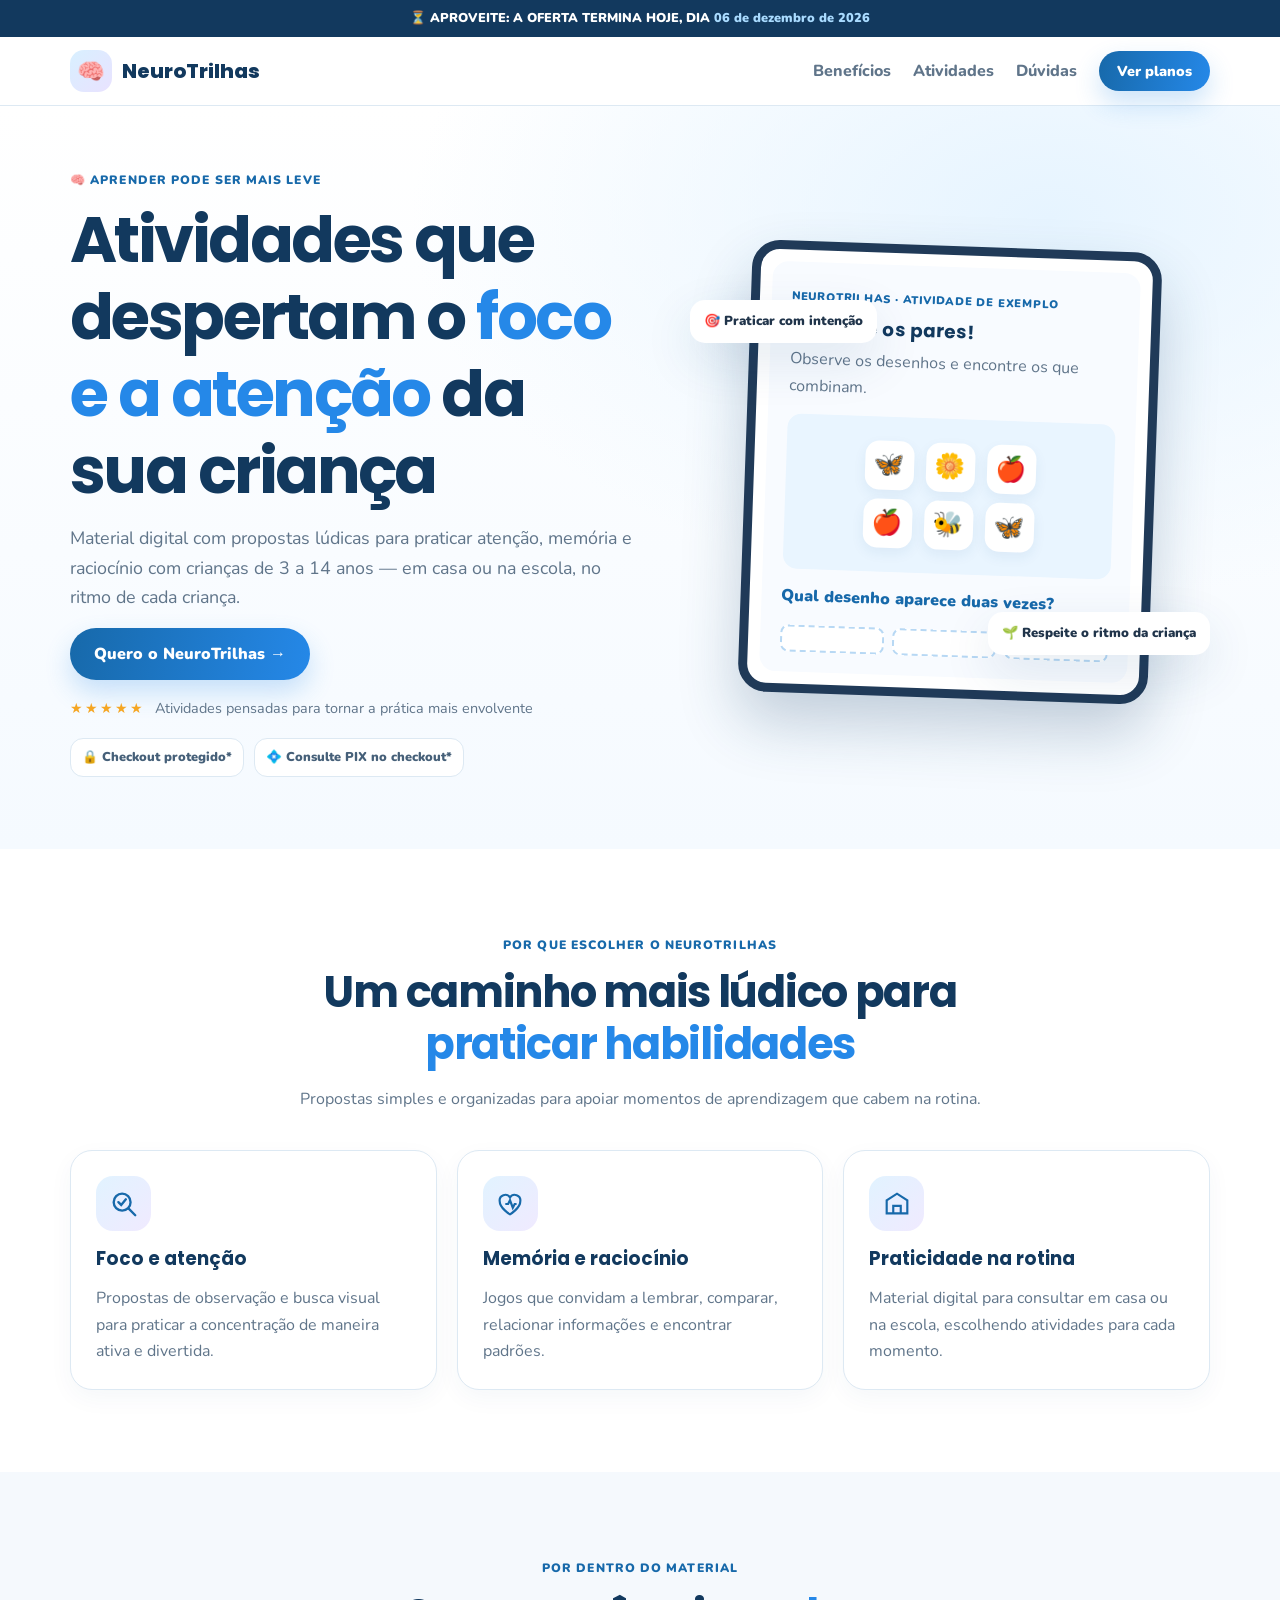
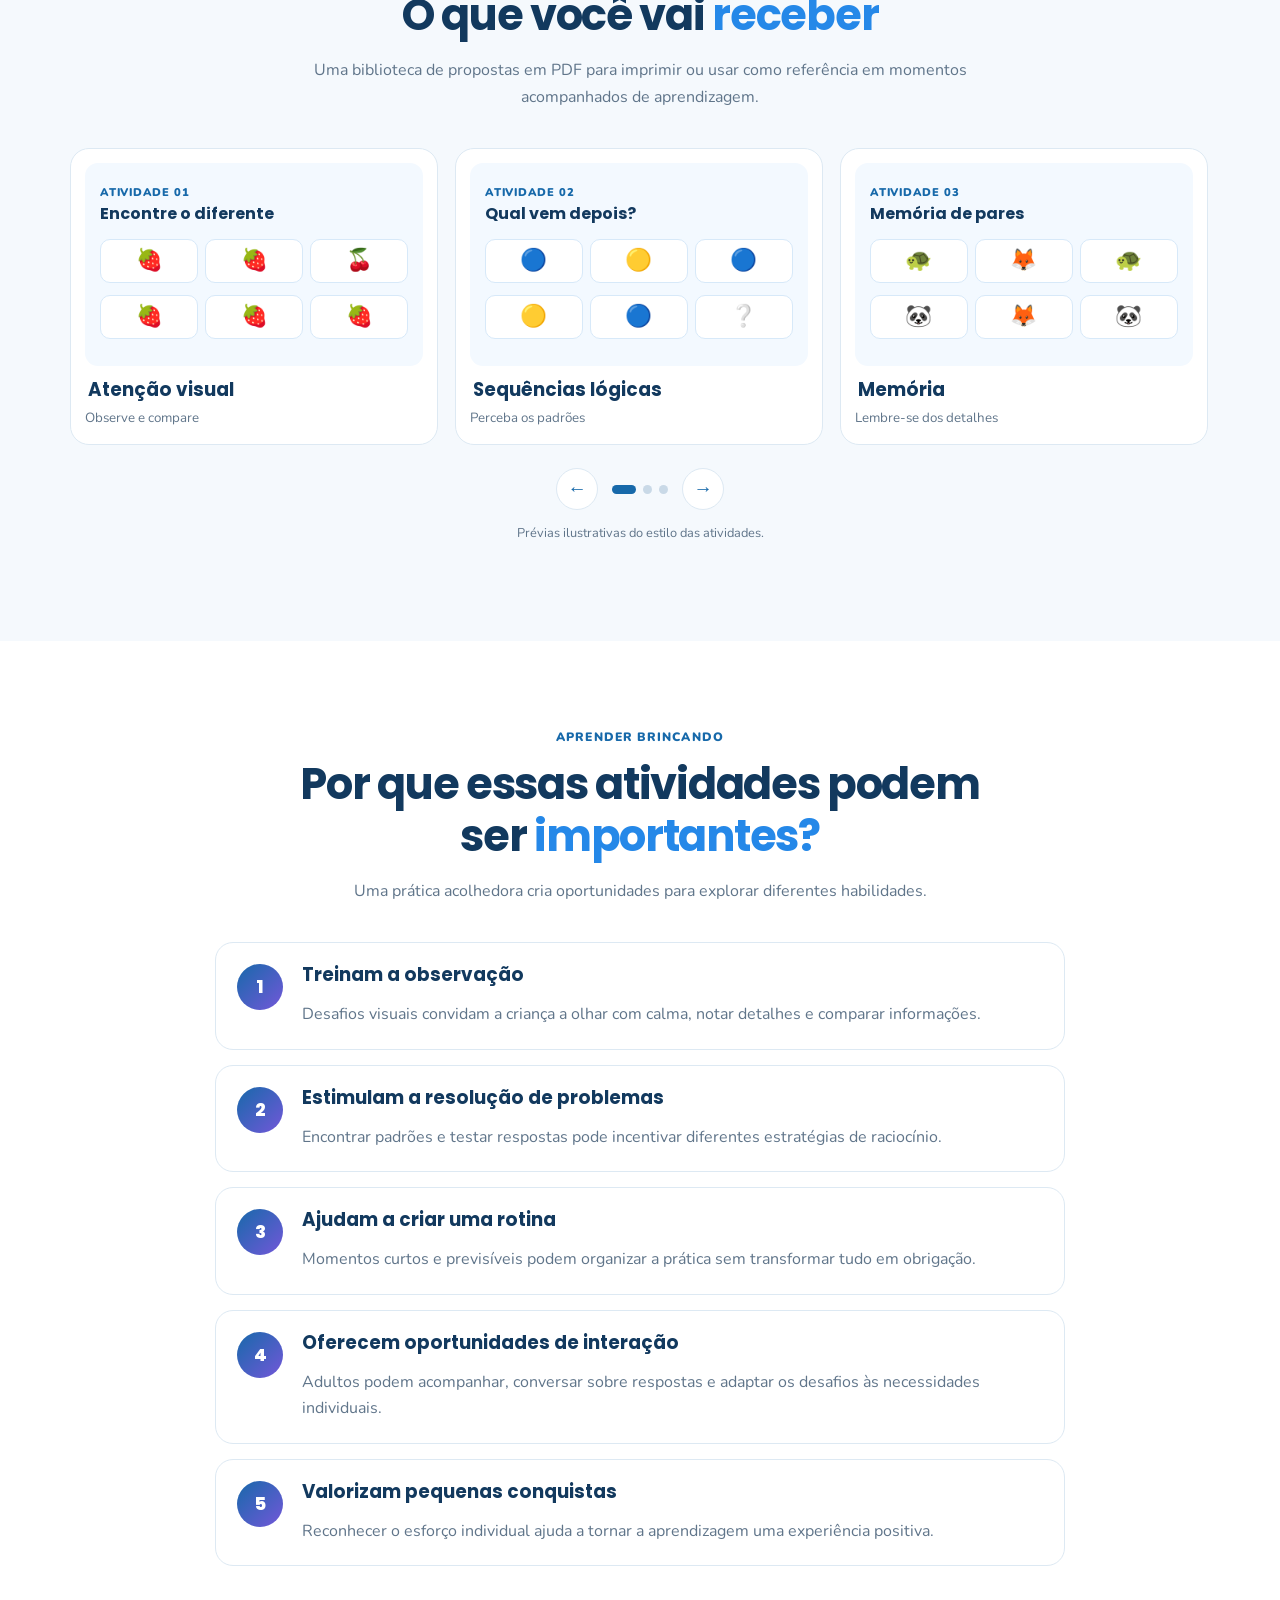
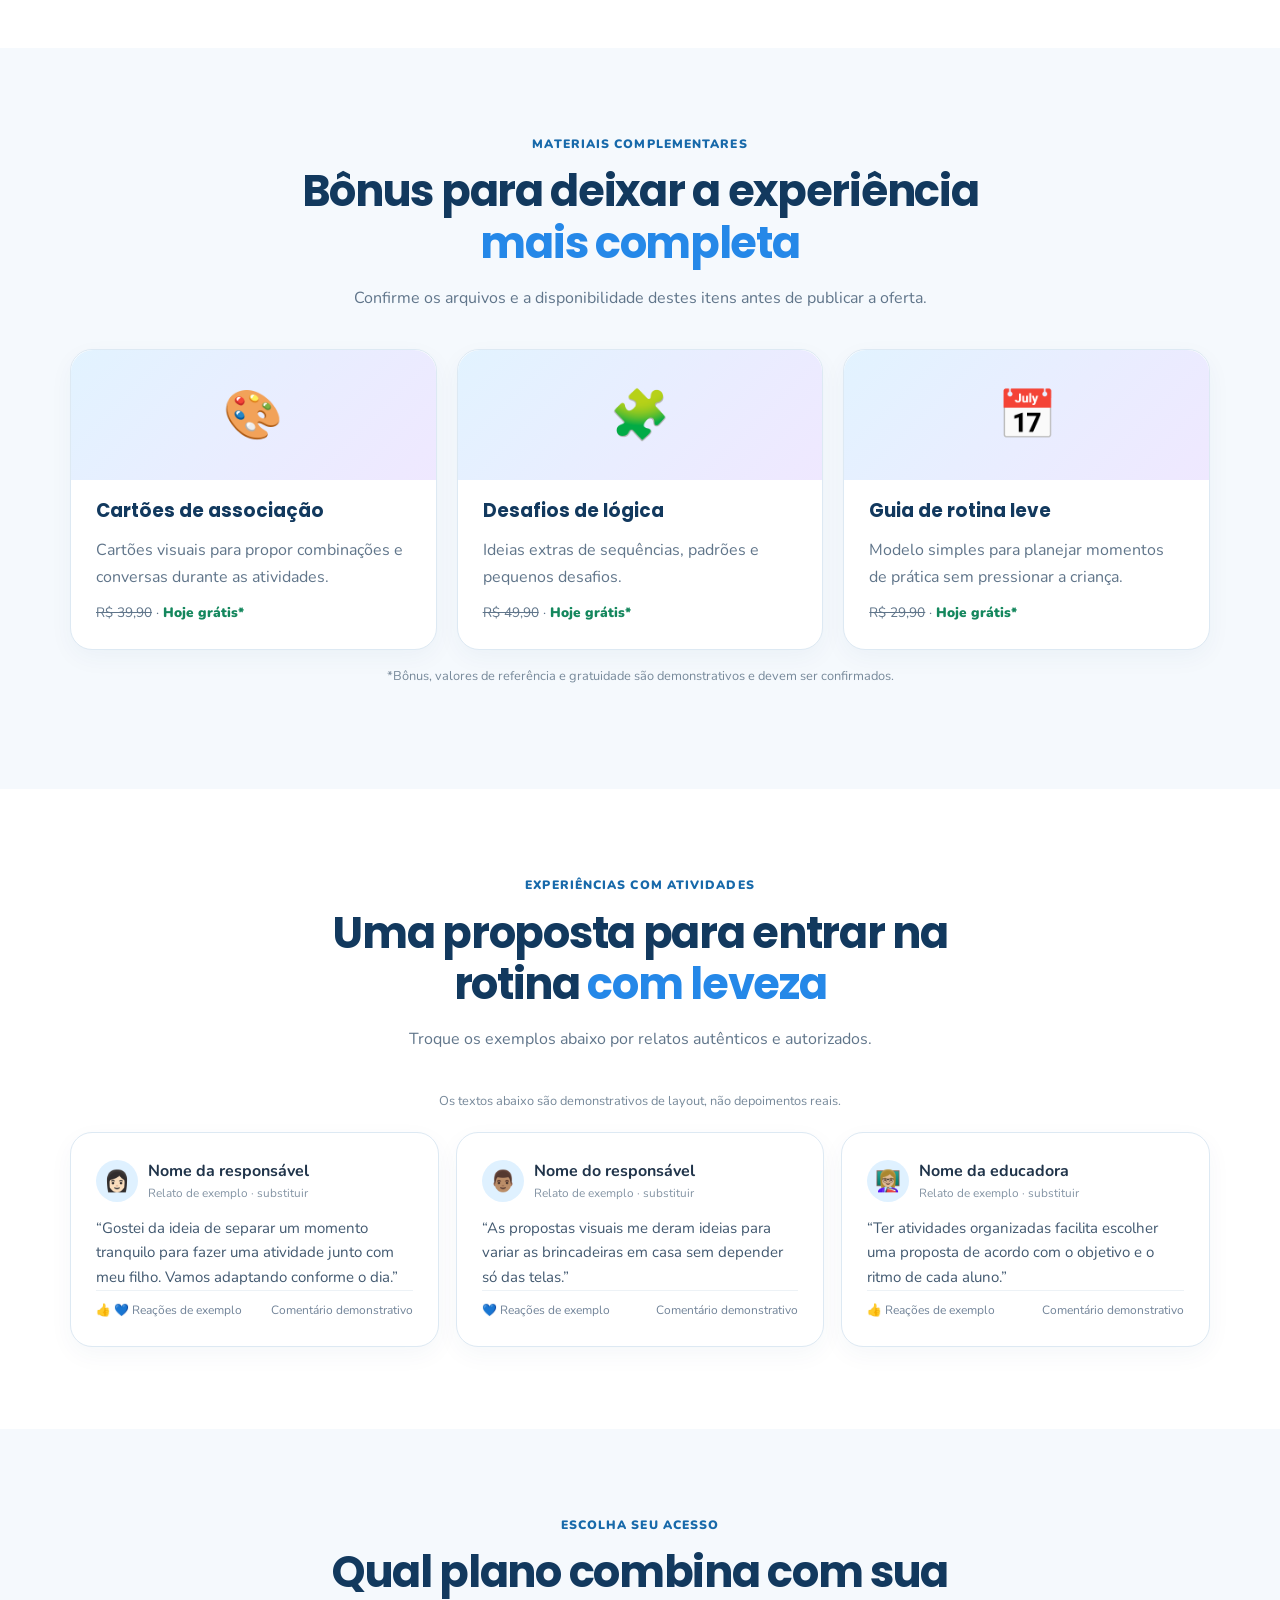
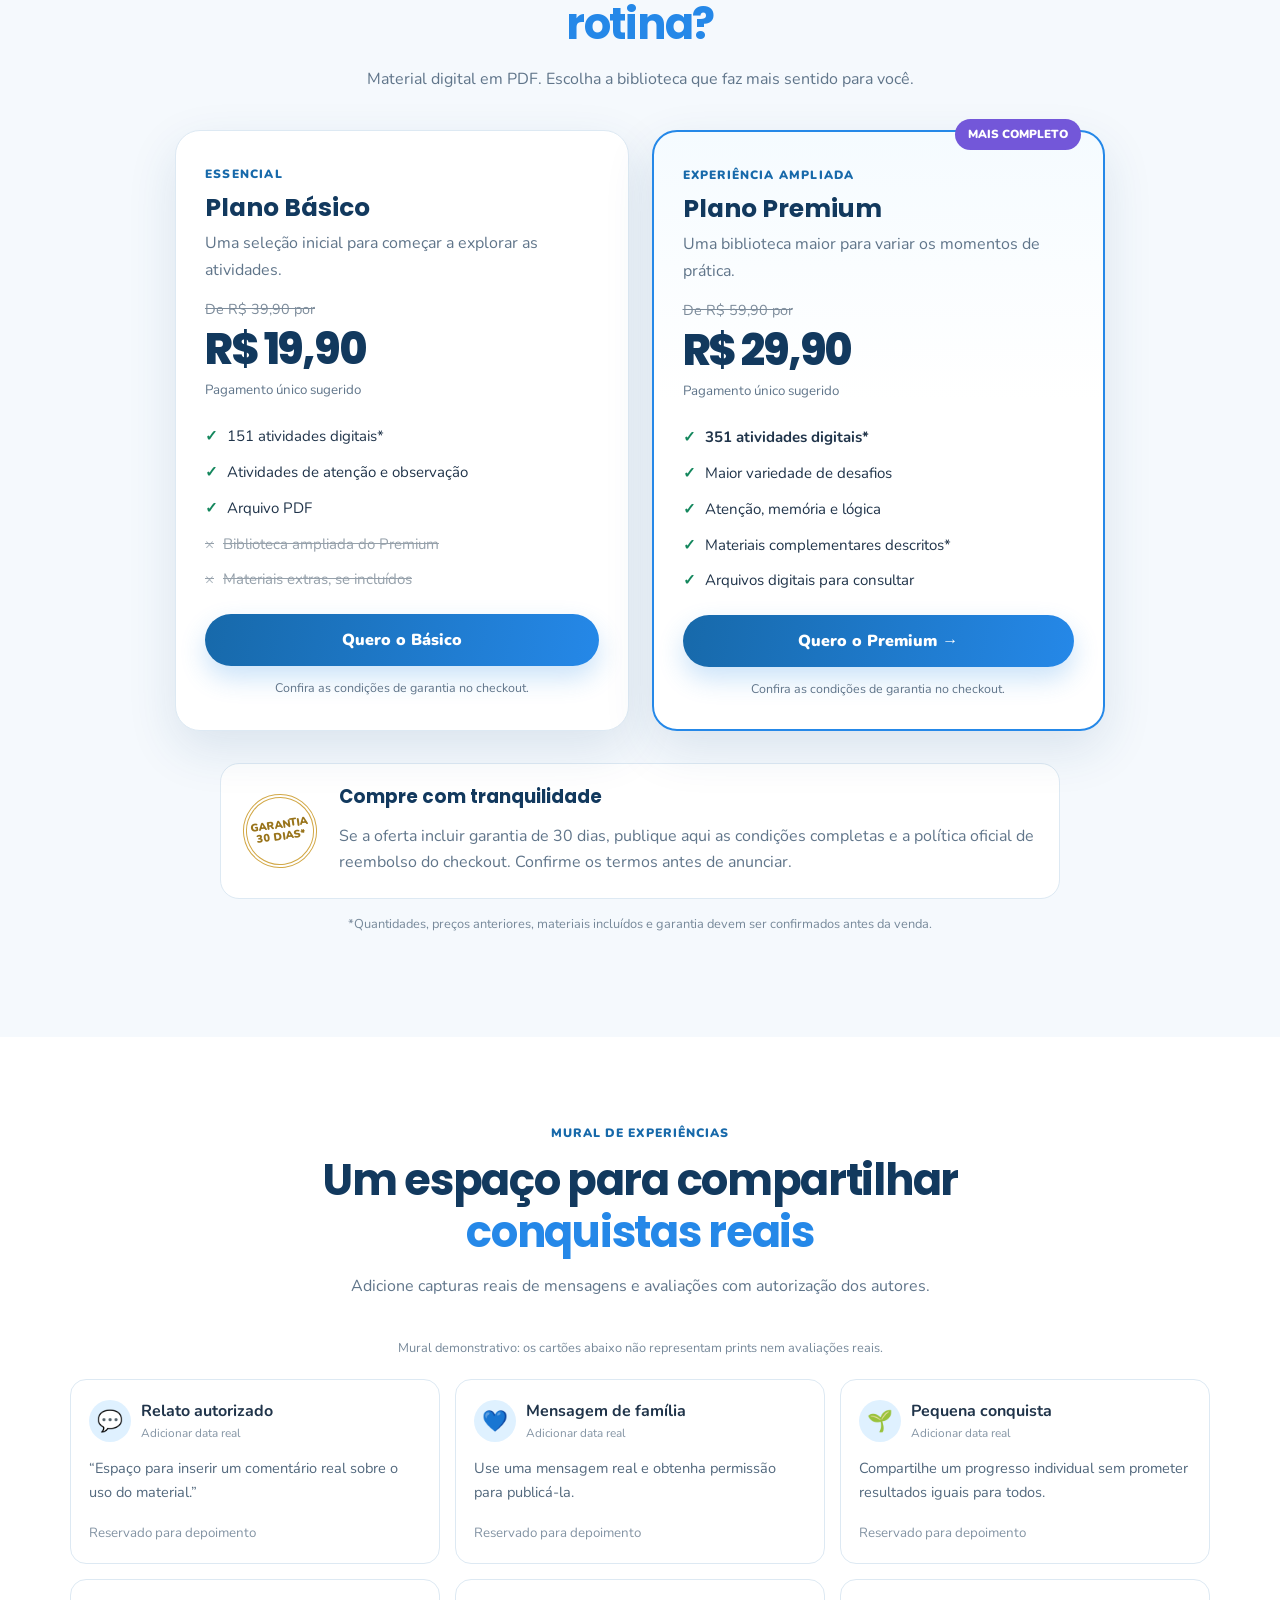
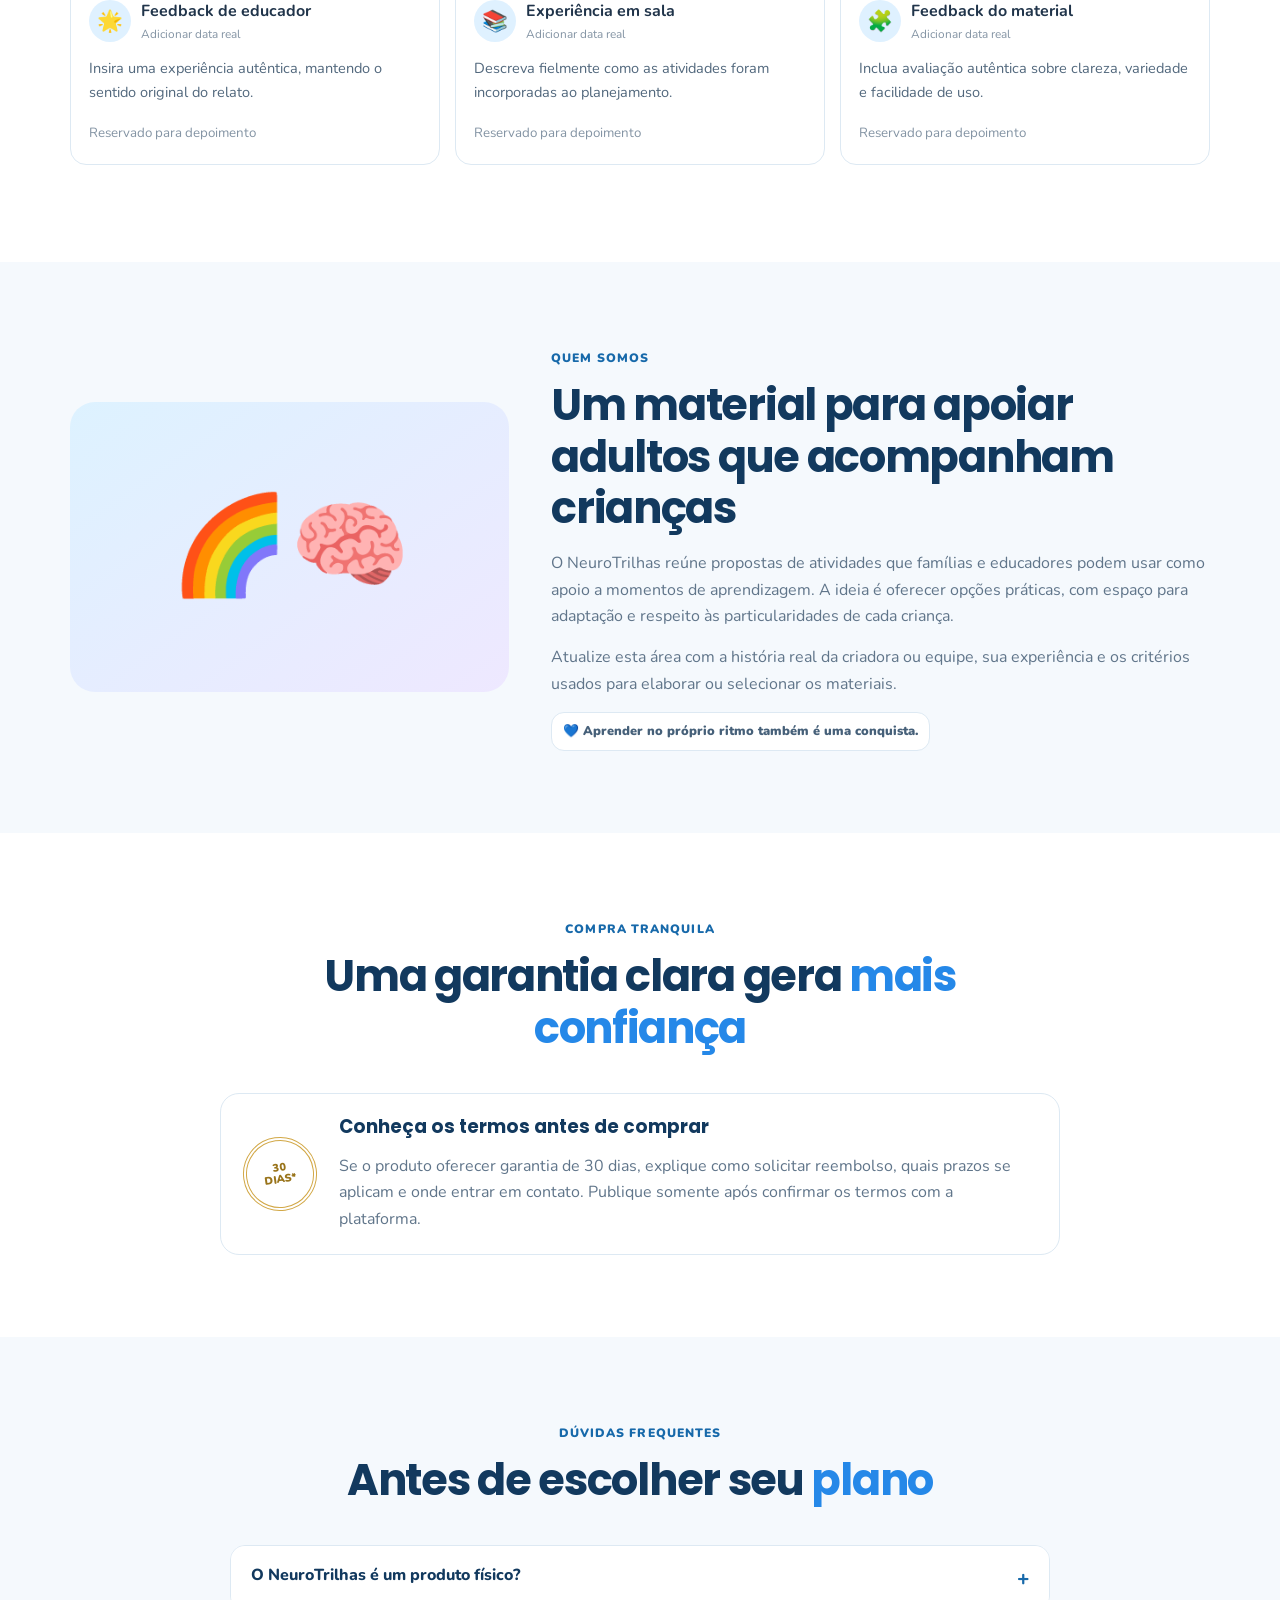
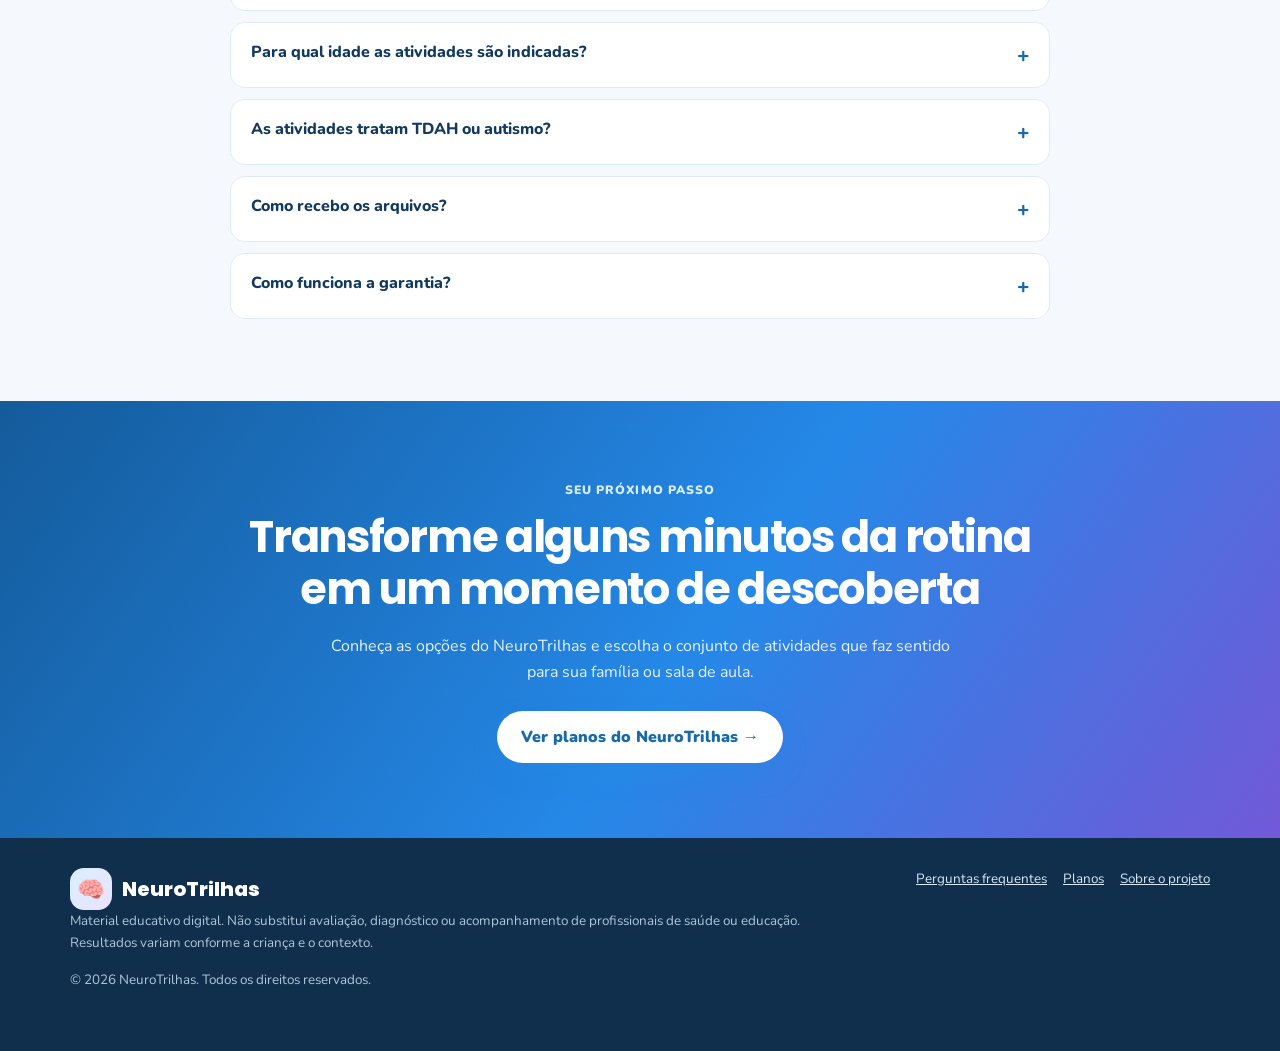
==== public/neurotrilhas.html @ 7e016652 "Add NeuroTrilhas landing page to Spark Joy" ====
<!DOCTYPE html>
<html lang="pt-BR">
<head>
<meta charset="UTF-8"><meta name="viewport" content="width=device-width, initial-scale=1"><meta name="theme-color" content="#1769AA">
<meta name="description" content="NeuroTrilhas: material digital de atividades lúdicas para praticar atenção, memória e raciocínio com crianças.">
<title>NeuroTrilhas | Foco, atenção e aprendizagem</title>
<link rel="preconnect" href="https://fonts.googleapis.com"><link rel="preconnect" href="https://fonts.gstatic.com" crossorigin><link href="https://fonts.googleapis.com/css2?family=Nunito:wght@400;600;700;800;900&family=Poppins:wght@500;600;700;800&display=swap" rel="stylesheet">
<!-- META PIXEL: configure seu ID real antes de publicar.
<script>!function(f,b,e,v,n,t,s){if(f.fbq)return;n=f.fbq=function(){n.callMethod?n.callMethod.apply(n,arguments):n.queue.push(arguments)};if(!f._fbq)f._fbq=n;n.push=n;n.loaded=!0;n.version='2.0';n.queue=[];t=b.createElement(e);t.async=!0;t.src=v;s=b.getElementsByTagName(e)[0];s.parentNode.insertBefore(t,s)}(window,document,'script','https://connect.facebook.net/en_US/fbevents.js');fbq('init','SEU_PIXEL_ID');fbq('track','PageView');</script> -->
<style>
:root{--blue:#1769AA;--bright:#2588E8;--navy:#12395E;--purple:#7357D9;--sky:#EAF5FF;--pale:#F5F9FD;--ink:#20344A;--muted:#60758A;--line:#DDE9F3;--green:#14875D;--shadow:0 18px 50px #194d7b1f;--radius:22px}*{box-sizing:border-box}html{scroll-behavior:smooth;scroll-padding-top:80px}body{margin:0;font-family:Nunito,sans-serif;color:var(--ink);line-height:1.65}h1,h2,h3,h4{font-family:Poppins,sans-serif;color:var(--navy);line-height:1.2;margin:0 0 15px}h1{font-size:clamp(2.25rem,5vw,4.15rem);letter-spacing:-.04em}h2{font-size:clamp(1.8rem,3.5vw,2.7rem);letter-spacing:-.03em}h3{font-size:1.15rem}p{margin:0 0 15px}.container{width:min(1140px,calc(100% - 36px));margin:auto}.section{padding:82px 0}.soft{background:var(--pale)}.head{text-align:center;max-width:730px;margin:0 auto 38px}.head p,.muted{color:var(--muted)}.eyebrow{display:inline-block;color:var(--blue);font-weight:900;letter-spacing:.09em;text-transform:uppercase;font-size:.76rem;margin-bottom:12px}.hi{color:var(--bright)}.btn{display:inline-flex;justify-content:center;align-items:center;gap:8px;border:0;border-radius:999px;padding:15px 24px;background:linear-gradient(100deg,var(--blue),var(--bright));color:white;font:900 1rem Nunito,sans-serif;text-decoration:none;cursor:pointer;box-shadow:0 12px 26px #2588e83d;transition:.2s}.btn:hover{transform:translateY(-2px)}.btn.full{width:100%}.btn.light{background:white;color:var(--blue);border:1px solid var(--line);box-shadow:none}.urgency{position:sticky;top:0;z-index:30;background:var(--navy);color:white;text-align:center;padding:8px 10px;font-size:.8rem;font-weight:900}.urgency span{color:#a9dbff}.nav{padding:13px 0;border-bottom:1px solid var(--line);background:#ffffffef}.navin{display:flex;align-items:center;justify-content:space-between;gap:15px}.brand{display:flex;align-items:center;gap:10px;text-decoration:none;color:var(--navy);font:800 1.25rem Poppins,sans-serif}.logo{width:42px;height:42px;border-radius:14px;display:grid;place-items:center;background:linear-gradient(135deg,#d8f0ff,#e9e2ff);font-size:1.4rem}.navlinks{display:flex;align-items:center;gap:22px}.navlinks a:not(.btn){text-decoration:none;color:var(--muted);font-weight:800}.navlinks .btn{padding:10px 18px;font-size:.9rem}.hero{background:radial-gradient(ellipse at 82% 15%,#e6f4ff,transparent 43%),linear-gradient(#fff,#f5faff);padding:60px 0 72px;overflow:hidden}.heroGrid{display:grid;grid-template-columns:1.05fr .95fr;align-items:center;gap:45px}.lead{font-size:1.12rem;color:var(--muted);max-width:620px}.proof{display:flex;align-items:center;gap:10px;margin:17px 0;color:var(--muted);font-size:.9rem}.stars{color:#f5a623;letter-spacing:2px}.trust{display:flex;flex-wrap:wrap;gap:10px}.pill{border:1px solid var(--line);background:white;border-radius:13px;padding:8px 11px;font-size:.8rem;font-weight:900;color:#466079}.visual{position:relative;min-height:420px;display:grid;place-items:center}.glow{position:absolute;width:360px;height:360px;border-radius:50%;background:linear-gradient(145deg,#d6edff,#eae2ff)}.device{z-index:1;width:min(410px,100%);border:9px solid #203a58;border-radius:28px;padding:12px;background:white;box-shadow:0 30px 60px #1741683d;transform:rotate(2deg)}.sheet{background:#f8fbff;border-radius:16px;padding:20px;min-height:290px}.sheet h3{margin:8px 0}.tag{font-size:.7rem;color:var(--blue);font-weight:900;text-transform:uppercase;letter-spacing:.07em}.art{padding:15px;background:#e9f5ff;border-radius:14px;margin:14px 0}.emojis{display:flex;justify-content:center;gap:12px;margin:9px}.emojis span{display:grid;place-items:center;width:49px;height:49px;background:white;border-radius:14px;font-size:1.55rem;box-shadow:0 5px 13px #1e598f12}.answers{display:flex;gap:8px}.answers span{height:27px;flex:1;border:2px dashed #b7d8f4;border-radius:8px;background:white}.float{position:absolute;z-index:2;padding:11px 14px;border-radius:15px;background:white;box-shadow:var(--shadow);font-size:.82rem;font-weight:900}.f1{top:54px;left:0}.f2{bottom:42px;right:0}.grid3{display:grid;grid-template-columns:repeat(3,1fr);gap:20px}.card{border:1px solid var(--line);border-radius:var(--radius);background:white;padding:25px;box-shadow:0 8px 25px #174a770b}.ico{width:55px;height:55px;border-radius:17px;background:linear-gradient(135deg,#e1f3ff,#f0eaff);display:grid;place-items:center;color:var(--blue);font-size:1.7rem;margin-bottom:17px}.card p{color:var(--muted);margin:0}.carousel{overflow:hidden}.track{display:flex;gap:17px;transition:transform .35s}.activity{flex:0 0 calc(33.333% - 12px);border:1px solid var(--line);border-radius:19px;background:white;padding:14px}.preview{background:#f3f9ff;border-radius:13px;padding:15px;min-height:185px}.preview h4{font-size:1rem}.symbolrow{display:flex;gap:7px;justify-content:center;margin:12px 0}.symbol{display:grid;place-items:center;flex:1;min-height:44px;border-radius:10px;background:white;border:1px solid #d7e9f9;font-size:1.35rem}.dotsbar{display:flex;justify-content:center;align-items:center;gap:14px;margin-top:23px}.arrow{width:42px;height:42px;border-radius:50%;border:1px solid var(--line);background:white;color:var(--blue);font-size:1.2rem;cursor:pointer}.dots{display:flex;gap:7px}.dot{width:9px;height:9px;border:0;border-radius:50%;padding:0;background:#c9d9e7;cursor:pointer}.dot.active{width:24px;border-radius:9px;background:var(--blue)}.numberlist{max-width:850px;margin:auto;display:grid;gap:15px}.numberitem{display:grid;grid-template-columns:48px 1fr;gap:17px;padding:21px;border:1px solid var(--line);border-radius:18px;background:white}.num{width:46px;height:46px;display:grid;place-items:center;border-radius:50%;background:linear-gradient(135deg,var(--blue),var(--purple));color:white;font:800 1.1rem Poppins}.numberitem p{margin:0;color:var(--muted)}.bonusart{height:130px;margin:-25px -25px 20px;border-radius:22px 22px 0 0;background:linear-gradient(135deg,#e2f3ff,#efe8ff);display:grid;place-items:center;font-size:3rem}.bonusprice{font-size:.85rem;color:var(--muted);margin-top:12px}.free{color:var(--green);font-weight:900}.testimonials{display:grid;grid-template-columns:repeat(3,1fr);gap:17px}.posthead{display:flex;align-items:center;gap:10px;margin-bottom:12px}.avatar{width:42px;height:42px;border-radius:50%;display:grid;place-items:center;background:#dff1ff;font-size:1.3rem}.posthead strong,.posthead small{display:block}.posthead small{font-size:.74rem;color:#8494a4}.testimonial p{color:#425970;font-size:.94rem}.reactions{border-top:1px solid #edf2f6;padding-top:10px;display:flex;justify-content:space-between;font-size:.75rem;color:#718398}.demo{font-size:.8rem;color:#77899a;text-align:center;margin:0 auto 20px;max-width:780px}.pricing{display:grid;grid-template-columns:1fr 1fr;gap:23px;max-width:930px;margin:auto;align-items:stretch}.pricecard{position:relative;padding:29px;border:1px solid var(--line);border-radius:25px;background:white;box-shadow:var(--shadow)}.pricecard.premium{border:2px solid var(--bright);background:linear-gradient(#f5fbff,white 45%)}.badge{position:absolute;right:22px;top:-13px;border-radius:99px;background:var(--purple);color:white;padding:6px 13px;font-size:.73rem;font-weight:900}.plan{font-size:.75rem;text-transform:uppercase;letter-spacing:.1em;color:var(--blue);font-weight:900}.pricecard h3{font-size:1.55rem;margin:7px 0}.priceold{text-decoration:line-through;color:#7d8c9b;font-size:.9rem}.price{font:800 2.7rem Poppins,sans-serif;color:var(--navy);letter-spacing:-.05em;line-height:1.25}.price small{font:700 .85rem Nunito,sans-serif;color:var(--muted);letter-spacing:0}.benefits{list-style:none;padding:0;margin:22px 0;display:grid;gap:11px}.benefits li{display:flex;gap:9px;font-size:.94rem}.check{color:var(--green);font-weight:900}.cross{color:#aab4bd}.strike{color:#96a1ab;text-decoration:line-through}.guarantee{display:flex;align-items:center;gap:22px;max-width:840px;margin:32px auto 0;padding:22px;border:1px solid var(--line);border-radius:19px;background:white}.seal{flex-shrink:0;width:74px;height:74px;border:4px double #d2a847;border-radius:50%;display:grid;place-items:center;text-align:center;color:#99741b;font-size:.68rem;font-weight:900;line-height:1.1;transform:rotate(-8deg)}.guarantee p{color:var(--muted);margin:0}.masonry{columns:3;column-gap:15px}.mural{break-inside:avoid;margin-bottom:15px;padding:18px;border:1px solid var(--line);border-radius:16px;background:white}.mural p{font-size:.91rem;color:#52687d}.mural small{color:#8494a4}.about{display:grid;grid-template-columns:.8fr 1.2fr;gap:42px;align-items:center}.aboutpic{min-height:290px;border-radius:25px;background:linear-gradient(145deg,#ddf2ff,#eee8ff);display:grid;place-items:center;font-size:6rem}.about p{color:var(--muted)}.faq{max-width:820px;margin:auto;display:grid;gap:11px}.faqitem{border:1px solid var(--line);border-radius:15px;background:white;overflow:hidden}.question{width:100%;padding:18px 20px;border:0;background:white;display:flex;justify-content:space-between;text-align:left;gap:15px;font:800 1rem Nunito,sans-serif;color:var(--navy);cursor:pointer}.question span:last-child{color:var(--blue);font-size:1.3rem}.answer{padding:0 20px 18px;color:var(--muted)}.answer[hidden]{display:none}.final{padding:75px 0;text-align:center;color:white;background:linear-gradient(125deg,#145b9b,#2588e8 55%,#7259d8)}.final h2{color:white;max-width:800px;margin:0 auto 17px}.final p{max-width:650px;margin:0 auto 25px;color:#e5f3ff}.final .btn{background:white;color:var(--blue)}footer{padding:30px 0 45px;background:#102f4c;color:#d7e8f6;font-size:.84rem}footer p{color:#afc7d9;max-width:750px}.foot{display:flex;justify-content:space-between;gap:20px;flex-wrap:wrap}.footlinks{display:flex;gap:16px}.footlinks a{color:#d7e8f6}.sticky{display:none;position:fixed;z-index:25;bottom:0;left:0;right:0;padding:10px 14px calc(10px + env(safe-area-inset-bottom));background:#ffffffef;box-shadow:0 -7px 25px #0e325224;backdrop-filter:blur(10px)}.toast{display:none;position:fixed;z-index:35;bottom:18px;left:16px;max-width:320px;background:white;border:1px solid var(--line);border-radius:15px;padding:13px 15px;box-shadow:var(--shadow);font-size:.83rem}.toast.show{display:block;animation:fade .3s}.toast strong,.toast small{display:block}.toast small{color:var(--muted)}.backdrop{display:none;position:fixed;inset:0;z-index:50;align-items:center;justify-content:center;background:#0a1f34ad;padding:18px}.backdrop.open{display:flex;animation:fade .2s}.modal{position:relative;width:min(820px,100%);max-height:calc(100vh - 36px);overflow:auto;background:white;border-radius:24px;padding:28px;box-shadow:0 25px 80px #0004}.close{position:absolute;top:12px;right:14px;width:36px;height:36px;border:0;border-radius:50%;background:#f0f5f9;font-size:1.3rem;cursor:pointer}.modal h2{text-align:center;font-size:clamp(1.4rem,3vw,2rem);padding:0 24px}.modalintro{text-align:center;color:var(--muted)}.compare{display:grid;grid-template-columns:1fr 1fr;gap:14px;margin:20px 0}.option{border:1px solid var(--line);border-radius:17px;padding:18px}.option.best{border:2px solid var(--bright);background:#f5fbff}.option ul{padding-left:19px;color:var(--muted);font-size:.9rem}.optionprice{font:800 1.7rem Poppins;color:var(--navy)}.bonusvalue{text-align:center;padding:12px;background:#eff8ff;color:var(--blue);border-radius:13px;font-weight:900}.nope{display:block;text-align:center;margin-top:13px;color:#77899a;font-size:.86rem}.nope button{border:0;background:none;text-decoration:underline;color:inherit;font:inherit;cursor:pointer}.fine{font-size:.75rem;color:#8191a0;text-align:center;margin-top:12px}@keyframes fade{from{opacity:0;transform:translateY(5px)}to{opacity:1;transform:translateY(0)}}@keyframes pulse{50%{box-shadow:0 12px 34px #2588e86e}}.pulse{animation:pulse 2.4s infinite}@media(max-width:900px){.heroGrid{grid-template-columns:1fr;gap:12px}.heroCopy{text-align:center}.heroCopy .lead{margin:auto}.proof,.trust{justify-content:center}.grid3,.testimonials{grid-template-columns:repeat(2,1fr)}.activity{flex-basis:calc(50% - 9px)}.navlinks{gap:10px}.navlinks a:not(.btn){display:none}}@media(max-width:600px){.container{width:calc(100% - 30px)}.section{padding:60px 0}.urgency{font-size:.7rem}.nav{padding:9px 0}.brand{font-size:1.08rem}.logo{width:36px;height:36px}.navlinks .btn{font-size:.8rem;padding:9px 13px}.hero{padding:40px 0 48px}h1{font-size:2.3rem}.lead{font-size:1rem}.heroCopy .btn{width:100%}.visual{min-height:320px}.glow{width:275px;height:275px}.device{width:min(330px,96%);border-width:7px;padding:8px}.sheet{padding:13px;min-height:245px}.emojis span{width:42px;height:42px;font-size:1.3rem}.float{font-size:.7rem;padding:9px}.f1{top:27px}.f2{bottom:20px}.grid3,.testimonials{grid-template-columns:1fr}.card{padding:22px}.activity{flex-basis:78%}.numberitem{grid-template-columns:41px 1fr;gap:12px;padding:16px}.num{width:40px;height:40px}.pricing{grid-template-columns:1fr}.pricecard{padding:24px 20px}.premium{order:-1}.guarantee{align-items:flex-start;padding:17px;gap:14px}.seal{width:61px;height:61px;font-size:.57rem}.masonry{columns:1}.about{grid-template-columns:1fr}.aboutpic{min-height:210px;font-size:4.5rem}.compare{grid-template-columns:1fr}.modal{padding:25px 16px 20px}.modal h2{padding:0 18px}.sticky{display:block}.toast{left:12px;bottom:80px;max-width:calc(100% - 24px)}footer{padding-bottom:95px}.final{padding:58px 0}}@media(prefers-reduced-motion:reduce){*,*::before,*::after{animation-duration:.01ms!important;animation-iteration-count:1!important;scroll-behavior:auto!important;transition-duration:.01ms!important}}
</style></head>
<body>
<div class="urgency">⏳ APROVEITE: A OFERTA TERMINA HOJE, DIA <span id="today">—</span></div>
<nav class="nav"><div class="container navin"><a class="brand" href="#inicio"><span class="logo">🧠</span>NeuroTrilhas</a><div class="navlinks"><a href="#beneficios">Benefícios</a><a href="#conteudo">Atividades</a><a href="#faq">Dúvidas</a><a class="btn" href="#planos">Ver planos</a></div></div></nav>
<main>
<section class="hero" id="inicio"><div class="container heroGrid"><div class="heroCopy"><span class="eyebrow">🧠 Aprender pode ser mais leve</span><h1>Atividades que despertam o <span class="hi">foco e a atenção</span> da sua criança</h1><p class="lead">Material digital com propostas lúdicas para praticar atenção, memória e raciocínio com crianças de 3 a 14 anos — em casa ou na escola, no ritmo de cada criança.</p><a class="btn pulse" href="#planos">Quero o NeuroTrilhas →</a><div class="proof"><span class="stars">★★★★★</span><span>Atividades pensadas para tornar a prática mais envolvente</span></div><div class="trust"><span class="pill">🔒 Checkout protegido*</span><span class="pill">💠 Consulte PIX no checkout*</span></div></div><div class="visual" aria-label="Prévia ilustrativa de atividade digital"><div class="glow"></div><div class="device"><div class="sheet"><span class="tag">NeuroTrilhas · atividade de exemplo</span><h3>Encontre os pares!</h3><p class="muted">Observe os desenhos e encontre os que combinam.</p><div class="art"><div class="emojis"><span>🦋</span><span>🌼</span><span>🍎</span></div><div class="emojis"><span>🍎</span><span>🐝</span><span>🦋</span></div></div><p style="color:#1769aa;font-weight:900">Qual desenho aparece duas vezes?</p><div class="answers"><span></span><span></span><span></span></div></div></div><div class="float f1">🎯 Praticar com intenção</div><div class="float f2">🌱 Respeite o ritmo da criança</div></div></div></section>
<section class="section" id="beneficios"><div class="container"><div class="head"><span class="eyebrow">Por que escolher o NeuroTrilhas</span><h2>Um caminho mais lúdico para <span class="hi">praticar habilidades</span></h2><p>Propostas simples e organizadas para apoiar momentos de aprendizagem que cabem na rotina.</p></div><div class="grid3"><article class="card"><div class="ico"><svg width="30" height="30" viewBox="0 0 32 32" fill="none"><circle cx="14" cy="14" r="9" stroke="currentColor" stroke-width="2.5"/><path d="m21 21 7 7M10 14l3 3 5-6" stroke="currentColor" stroke-width="2.5" stroke-linecap="round"/></svg></div><h3>Foco e atenção</h3><p>Propostas de observação e busca visual para praticar a concentração de maneira ativa e divertida.</p></article><article class="card"><div class="ico"><svg width="30" height="30" viewBox="0 0 32 32" fill="none"><path d="M16 27s-11-6.5-11-14A6 6 0 0 1 16 9a6 6 0 0 1 11 4c0 7.5-11 14-11 14Z" stroke="currentColor" stroke-width="2.3"/><path d="M11 16h3l2-4 3 8 2-4h2" stroke="currentColor" stroke-width="2.3"/></svg></div><h3>Memória e raciocínio</h3><p>Jogos que convidam a lembrar, comparar, relacionar informações e encontrar padrões.</p></article><article class="card"><div class="ico"><svg width="30" height="30" viewBox="0 0 32 32" fill="none"><path d="M5 26V12l11-7 11 7v14H5Z" stroke="currentColor" stroke-width="2.3"/><path d="M12 26v-8h8v8M10 13h.01M16 13h.01M22 13h.01" stroke="currentColor" stroke-width="2.3"/></svg></div><h3>Praticidade na rotina</h3><p>Material digital para consultar em casa ou na escola, escolhendo atividades para cada momento.</p></article></div></div></section>
<section class="section soft" id="conteudo"><div class="container"><div class="head"><span class="eyebrow">Por dentro do material</span><h2>O que você vai <span class="hi">receber</span></h2><p>Uma biblioteca de propostas em PDF para imprimir ou usar como referência em momentos acompanhados de aprendizagem.</p></div><div class="carousel"><div class="track" id="track"><article class="activity"><div class="preview"><span class="tag">Atividade 01</span><h4>Encontre o diferente</h4><div class="symbolrow"><span class="symbol">🍓</span><span class="symbol">🍓</span><span class="symbol">🍒</span></div><div class="symbolrow"><span class="symbol">🍓</span><span class="symbol">🍓</span><span class="symbol">🍓</span></div></div><h3 style="margin:13px 3px 3px">Atenção visual</h3><small class="muted">Observe e compare</small></article><article class="activity"><div class="preview"><span class="tag">Atividade 02</span><h4>Qual vem depois?</h4><div class="symbolrow"><span class="symbol">🔵</span><span class="symbol">🟡</span><span class="symbol">🔵</span></div><div class="symbolrow"><span class="symbol">🟡</span><span class="symbol">🔵</span><span class="symbol">❔</span></div></div><h3 style="margin:13px 3px 3px">Sequências lógicas</h3><small class="muted">Perceba os padrões</small></article><article class="activity"><div class="preview"><span class="tag">Atividade 03</span><h4>Memória de pares</h4><div class="symbolrow"><span class="symbol">🐢</span><span class="symbol">🦊</span><span class="symbol">🐢</span></div><div class="symbolrow"><span class="symbol">🐼</span><span class="symbol">🦊</span><span class="symbol">🐼</span></div></div><h3 style="margin:13px 3px 3px">Memória</h3><small class="muted">Lembre-se dos detalhes</small></article><article class="activity"><div class="preview"><span class="tag">Atividade 04</span><h4>Conte e descubra</h4><div class="symbolrow"><span class="symbol">⭐</span><span class="symbol">⭐</span><span class="symbol">⭐</span></div><div class="symbolrow"><span class="symbol">⭐</span><span class="symbol">⭐</span><span class="symbol">❔</span></div></div><h3 style="margin:13px 3px 3px">Contagem e atenção</h3><small class="muted">Conte com calma</small></article><article class="activity"><div class="preview"><span class="tag">Atividade 05</span><h4>Associe as formas</h4><div class="symbolrow"><span class="symbol">🔺</span><span class="symbol">🟦</span><span class="symbol">⚪</span></div><div class="symbolrow"><span class="symbol">⚪</span><span class="symbol">🔺</span><span class="symbol">🟦</span></div></div><h3 style="margin:13px 3px 3px">Associação</h3><small class="muted">Relacione imagens</small></article></div></div><div class="dotsbar"><button class="arrow" id="prev" aria-label="Atividades anteriores">←</button><div class="dots" id="dots"></div><button class="arrow" id="next" aria-label="Próximas atividades">→</button></div><p class="muted" style="text-align:center;font-size:.8rem;margin-top:13px">Prévias ilustrativas do estilo das atividades.</p></div></section>
<section class="section"><div class="container"><div class="head"><span class="eyebrow">Aprender brincando</span><h2>Por que essas atividades podem ser <span class="hi">importantes?</span></h2><p>Uma prática acolhedora cria oportunidades para explorar diferentes habilidades.</p></div><div class="numberlist"><article class="numberitem"><div class="num">1</div><div><h3>Treinam a observação</h3><p>Desafios visuais convidam a criança a olhar com calma, notar detalhes e comparar informações.</p></div></article><article class="numberitem"><div class="num">2</div><div><h3>Estimulam a resolução de problemas</h3><p>Encontrar padrões e testar respostas pode incentivar diferentes estratégias de raciocínio.</p></div></article><article class="numberitem"><div class="num">3</div><div><h3>Ajudam a criar uma rotina</h3><p>Momentos curtos e previsíveis podem organizar a prática sem transformar tudo em obrigação.</p></div></article><article class="numberitem"><div class="num">4</div><div><h3>Oferecem oportunidades de interação</h3><p>Adultos podem acompanhar, conversar sobre respostas e adaptar os desafios às necessidades individuais.</p></div></article><article class="numberitem"><div class="num">5</div><div><h3>Valorizam pequenas conquistas</h3><p>Reconhecer o esforço individual ajuda a tornar a aprendizagem uma experiência positiva.</p></div></article></div></div></section>
<section class="section soft" id="bonus"><div class="container"><div class="head"><span class="eyebrow">Materiais complementares</span><h2>Bônus para deixar a experiência <span class="hi">mais completa</span></h2><p>Confirme os arquivos e a disponibilidade destes itens antes de publicar a oferta.</p></div><div class="grid3"><article class="card"><div class="bonusart">🎨</div><h3>Cartões de associação</h3><p>Cartões visuais para propor combinações e conversas durante as atividades.</p><div class="bonusprice"><s>R$ 39,90</s> · <span class="free">Hoje grátis*</span></div></article><article class="card"><div class="bonusart">🧩</div><h3>Desafios de lógica</h3><p>Ideias extras de sequências, padrões e pequenos desafios.</p><div class="bonusprice"><s>R$ 49,90</s> · <span class="free">Hoje grátis*</span></div></article><article class="card"><div class="bonusart">📅</div><h3>Guia de rotina leve</h3><p>Modelo simples para planejar momentos de prática sem pressionar a criança.</p><div class="bonusprice"><s>R$ 29,90</s> · <span class="free">Hoje grátis*</span></div></article></div><p class="demo" style="margin-top:16px">*Bônus, valores de referência e gratuidade são demonstrativos e devem ser confirmados.</p></div></section>
<section class="section" id="depoimentos"><div class="container"><div class="head"><span class="eyebrow">Experiências com atividades</span><h2>Uma proposta para entrar na rotina <span class="hi">com leveza</span></h2><p>Troque os exemplos abaixo por relatos autênticos e autorizados.</p></div><p class="demo">Os textos abaixo são demonstrativos de layout, não depoimentos reais.</p><div class="testimonials"><article class="card testimonial"><div class="posthead"><div class="avatar">👩🏻</div><div><strong>Nome da responsável</strong><small>Relato de exemplo · substituir</small></div></div><p>“Gostei da ideia de separar um momento tranquilo para fazer uma atividade junto com meu filho. Vamos adaptando conforme o dia.”</p><div class="reactions"><span>👍 💙 Reações de exemplo</span><span>Comentário demonstrativo</span></div></article><article class="card testimonial"><div class="posthead"><div class="avatar">👨🏽</div><div><strong>Nome do responsável</strong><small>Relato de exemplo · substituir</small></div></div><p>“As propostas visuais me deram ideias para variar as brincadeiras em casa sem depender só das telas.”</p><div class="reactions"><span>💙 Reações de exemplo</span><span>Comentário demonstrativo</span></div></article><article class="card testimonial"><div class="posthead"><div class="avatar">👩🏼‍🏫</div><div><strong>Nome da educadora</strong><small>Relato de exemplo · substituir</small></div></div><p>“Ter atividades organizadas facilita escolher uma proposta de acordo com o objetivo e o ritmo de cada aluno.”</p><div class="reactions"><span>👍 Reações de exemplo</span><span>Comentário demonstrativo</span></div></article></div></div></section>
<section class="section soft" id="planos"><div class="container"><div class="head"><span class="eyebrow">Escolha seu acesso</span><h2>Qual plano combina com sua <span class="hi">rotina?</span></h2><p>Material digital em PDF. Escolha a biblioteca que faz mais sentido para você.</p></div><div class="pricing"><article class="pricecard" id="basic-card"><span class="plan">Essencial</span><h3>Plano Básico</h3><p class="muted">Uma seleção inicial para começar a explorar as atividades.</p><div class="priceold">De R$ 39,90 por</div><div class="price">R$ 19,90</div><small class="muted">Pagamento único sugerido</small><ul class="benefits"><li><span class="check">✓</span>151 atividades digitais*</li><li><span class="check">✓</span>Atividades de atenção e observação</li><li><span class="check">✓</span>Arquivo PDF</li><li class="strike"><span class="cross">×</span> Biblioteca ampliada do Premium</li><li class="strike"><span class="cross">×</span> Materiais extras, se incluídos</li></ul><button class="btn full" id="basic-cta">Quero o Básico</button><p class="muted" style="font-size:.78rem;text-align:center;margin:12px 0 0">Confira as condições de garantia no checkout.</p></article><article class="pricecard premium" id="premium-card"><span class="badge">MAIS COMPLETO</span><span class="plan">Experiência ampliada</span><h3>Plano Premium</h3><p class="muted">Uma biblioteca maior para variar os momentos de prática.</p><div class="priceold">De R$ 59,90 por</div><div class="price">R$ 29,90</div><small class="muted">Pagamento único sugerido</small><ul class="benefits"><li><span class="check">✓</span><strong>351 atividades digitais*</strong></li><li><span class="check">✓</span>Maior variedade de desafios</li><li><span class="check">✓</span>Atenção, memória e lógica</li><li><span class="check">✓</span>Materiais complementares descritos*</li><li><span class="check">✓</span>Arquivos digitais para consultar</li></ul><button class="btn full" id="premium-cta">Quero o Premium →</button><p class="muted" style="font-size:.78rem;text-align:center;margin:12px 0 0">Confira as condições de garantia no checkout.</p></article></div><div class="guarantee"><div class="seal">GARANTIA<br>30 DIAS*</div><div><h3>Compre com tranquilidade</h3><p>Se a oferta incluir garantia de 30 dias, publique aqui as condições completas e a política oficial de reembolso do checkout. Confirme os termos antes de anunciar.</p></div></div><p class="demo" style="margin-top:15px">*Quantidades, preços anteriores, materiais incluídos e garantia devem ser confirmados antes da venda.</p></div></section>
<section class="section"><div class="container"><div class="head"><span class="eyebrow">Mural de experiências</span><h2>Um espaço para compartilhar <span class="hi">conquistas reais</span></h2><p>Adicione capturas reais de mensagens e avaliações com autorização dos autores.</p></div><p class="demo">Mural demonstrativo: os cartões abaixo não representam prints nem avaliações reais.</p><div class="masonry"><article class="mural"><div class="posthead"><div class="avatar">💬</div><div><strong>Relato autorizado</strong><small>Adicionar data real</small></div></div><p>“Espaço para inserir um comentário real sobre o uso do material.”</p><small>Reservado para depoimento</small></article><article class="mural"><div class="posthead"><div class="avatar">🌟</div><div><strong>Feedback de educador</strong><small>Adicionar data real</small></div></div><p>Insira uma experiência autêntica, mantendo o sentido original do relato.</p><small>Reservado para depoimento</small></article><article class="mural"><div class="posthead"><div class="avatar">💙</div><div><strong>Mensagem de família</strong><small>Adicionar data real</small></div></div><p>Use uma mensagem real e obtenha permissão para publicá-la.</p><small>Reservado para depoimento</small></article><article class="mural"><div class="posthead"><div class="avatar">📚</div><div><strong>Experiência em sala</strong><small>Adicionar data real</small></div></div><p>Descreva fielmente como as atividades foram incorporadas ao planejamento.</p><small>Reservado para depoimento</small></article><article class="mural"><div class="posthead"><div class="avatar">🌱</div><div><strong>Pequena conquista</strong><small>Adicionar data real</small></div></div><p>Compartilhe um progresso individual sem prometer resultados iguais para todos.</p><small>Reservado para depoimento</small></article><article class="mural"><div class="posthead"><div class="avatar">🧩</div><div><strong>Feedback do material</strong><small>Adicionar data real</small></div></div><p>Inclua avaliação autêntica sobre clareza, variedade e facilidade de uso.</p><small>Reservado para depoimento</small></article></div></div></section>
<section class="section soft" id="sobre"><div class="container about"><div class="aboutpic" aria-label="Ilustração de aprendizagem">🌈🧠</div><div><span class="eyebrow">Quem somos</span><h2>Um material para apoiar adultos que acompanham crianças</h2><p>O NeuroTrilhas reúne propostas de atividades que famílias e educadores podem usar como apoio a momentos de aprendizagem. A ideia é oferecer opções práticas, com espaço para adaptação e respeito às particularidades de cada criança.</p><p>Atualize esta área com a história real da criadora ou equipe, sua experiência e os critérios usados para elaborar ou selecionar os materiais.</p><div class="pill" style="display:inline-block;white-space:normal">💙 Aprender no próprio ritmo também é uma conquista.</div></div></div></section>
<section class="section"><div class="container"><div class="head"><span class="eyebrow">Compra tranquila</span><h2>Uma garantia clara gera <span class="hi">mais confiança</span></h2></div><div class="guarantee"><div class="seal">30<br>DIAS*</div><div><h3>Conheça os termos antes de comprar</h3><p>Se o produto oferecer garantia de 30 dias, explique como solicitar reembolso, quais prazos se aplicam e onde entrar em contato. Publique somente após confirmar os termos com a plataforma.</p></div></div></div></section>
<section class="section soft" id="faq"><div class="container"><div class="head"><span class="eyebrow">Dúvidas frequentes</span><h2>Antes de escolher seu <span class="hi">plano</span></h2></div><div class="faq"><div class="faqitem"><button class="question" aria-expanded="false"><span>O NeuroTrilhas é um produto físico?</span><span>+</span></button><div class="answer" hidden>Não. A proposta é um material digital em PDF. Confira no checkout como e quando os arquivos serão disponibilizados.</div></div><div class="faqitem"><button class="question" aria-expanded="false"><span>Para qual idade as atividades são indicadas?</span><span>+</span></button><div class="answer" hidden>O material foi pensado para crianças de 3 a 14 anos. Escolha as atividades conforme o desenvolvimento, as preferências e as necessidades individuais.</div></div><div class="faqitem"><button class="question" aria-expanded="false"><span>As atividades tratam TDAH ou autismo?</span><span>+</span></button><div class="answer" hidden>Não. O material não diagnostica nem trata condições clínicas e não substitui avaliação ou acompanhamento profissional. Converse com os profissionais que acompanham a criança sobre seu uso.</div></div><div class="faqitem"><button class="question" aria-expanded="false"><span>Como recebo os arquivos?</span><span>+</span></button><div class="answer" hidden>A entrega deverá ocorrer conforme as instruções da plataforma de checkout. Configure e teste o pagamento e a entrega antes de publicar.</div></div><div class="faqitem"><button class="question" aria-expanded="false"><span>Como funciona a garantia?</span><span>+</span></button><div class="answer" hidden>O prazo e as condições precisam ser confirmados pelo responsável pelo produto e descritos no checkout.</div></div></div></div></section>
<section class="final"><div class="container"><span class="eyebrow" style="color:#d5edff">Seu próximo passo</span><h2>Transforme alguns minutos da rotina em um momento de descoberta</h2><p>Conheça as opções do NeuroTrilhas e escolha o conjunto de atividades que faz sentido para sua família ou sala de aula.</p><a class="btn" href="#planos">Ver planos do NeuroTrilhas →</a></div></section>
</main><footer><div class="container foot"><div><a class="brand" href="#inicio" style="color:white"><span class="logo">🧠</span>NeuroTrilhas</a><p>Material educativo digital. Não substitui avaliação, diagnóstico ou acompanhamento de profissionais de saúde ou educação. Resultados variam conforme a criança e o contexto.</p><p>© <span id="year"></span> NeuroTrilhas. Todos os direitos reservados.</p></div><div class="footlinks"><a href="#faq">Perguntas frequentes</a><a href="#planos">Planos</a><a href="#sobre">Sobre o projeto</a></div></div></footer>
<div class="sticky" id="sticky"><a class="btn full" href="#planos">Conhecer os planos — a partir de R$ 19,90</a></div><div class="toast" id="toast" role="status" aria-live="polite"><strong>NeuroTrilhas</strong><small id="toastText">Conheça os planos e confira o que está incluído.</small></div>
<div class="backdrop" id="modal" role="dialog" aria-modal="true" aria-labelledby="modalTitle"><div class="modal"><button class="close" id="close" aria-label="Fechar janela">×</button><span class="eyebrow" style="display:block;text-align:center">Compare antes de decidir</span><h2 id="modalTitle">Quer comparar o Básico com o Premium?</h2><p class="modalintro">Veja a diferença entre as bibliotecas e escolha com calma.</p><div class="compare"><div class="option"><h3>Plano Básico</h3><div class="optionprice">R$ 19,90</div><ul><li>151 atividades*</li><li>Material digital em PDF</li><li>Seleção essencial</li></ul><button class="btn light full" id="continueBasic">Continuar com Básico</button></div><div class="option best"><span class="plan">Biblioteca ampliada</span><h3>Plano Premium</h3><div class="optionprice">R$ 29,90</div><ul><li>351 atividades*</li><li>Mais variedade de desafios</li><li>Materiais extras, se confirmados*</li></ul><button class="btn full" id="upgradePremium">Escolher Premium</button></div></div><div class="bonusvalue">Compare os bônus incluídos — valores e disponibilidade devem ser confirmados.</div><a class="nope" href="#planos" id="noThanks">Não, quero seguir com o Básico</a><p class="fine">*Confira quantidades, arquivos, preços e condições reais antes de finalizar a compra.</p></div></div>
<script>
// CONFIGURE os links oficiais de checkout da Hotmart abaixo.
const CHECKOUT_URLS={basic:'https://SEU-LINK-CHECKOUT-BASICO',premium:'https://SEU-LINK-CHECKOUT-PREMIUM'};
const $=s=>document.querySelector(s);$('#today').textContent=new Intl.DateTimeFormat('pt-BR',{day:'2-digit',month:'long',year:'numeric'}).format(new Date());$('#year').textContent=new Date().getFullYear();
// Carrossel com setas, indicadores e gesto de arrastar no celular.
const track=$('#track'),cards=[...track.children],dots=$('#dots');let index=0,touchX=0;function visible(){return innerWidth<=600?1:innerWidth<=900?2:3}function max(){return Math.max(0,cards.length-visible())}function render(){index=Math.min(index,max());let gap=parseFloat(getComputedStyle(track).gap)||17;track.style.transform=`translateX(-${index*(cards[0].getBoundingClientRect().width+gap)}px)`;dots.innerHTML='';for(let i=0;i<=max();i++){let b=document.createElement('button');b.className='dot'+(i===index?' active':'');b.setAttribute('aria-label','Ir para grupo '+(i+1));b.addEventListener('click',()=>{index=i;render()});dots.append(b)}}$('#prev').addEventListener('click',()=>{index=index>0?index-1:max();render()});$('#next').addEventListener('click',()=>{index=index<max()?index+1:0;render()});track.addEventListener('touchstart',e=>touchX=e.changedTouches[0].screenX,{passive:true});track.addEventListener('touchend',e=>{let dx=e.changedTouches[0].screenX-touchX;if(Math.abs(dx)>40){index=dx<0?Math.min(max(),index+1):Math.max(0,index-1);render()}},{passive:true});window.addEventListener('resize',render);render();
// Accordion FAQ acessível.
document.querySelectorAll('.question').forEach(b=>b.addEventListener('click',()=>{let a=b.nextElementSibling,open=b.getAttribute('aria-expanded')==='true';b.setAttribute('aria-expanded',String(!open));a.hidden=open;b.lastElementChild.textContent=open?'+':'−'}));
// Popup de upgrade do Básico e navegação para checkout.
const modal=$('#modal');let priorFocus;function openModal(){priorFocus=document.activeElement;modal.classList.add('open');document.body.style.overflow='hidden';$('#close').focus()}function closeModal(){modal.classList.remove('open');document.body.style.overflow='';if(priorFocus)priorFocus.focus()}$('#basic-cta').addEventListener('click',openModal);$('#close').addEventListener('click',closeModal);modal.addEventListener('click',e=>{if(e.target===modal)closeModal()});document.addEventListener('keydown',e=>{if(e.key==='Escape'&&modal.classList.contains('open'))closeModal()});$('#noThanks').addEventListener('click',e=>{e.preventDefault();closeModal();$('#basic-card').scrollIntoView({behavior:'smooth',block:'center'})});$('#continueBasic').addEventListener('click',()=>checkout('basic'));$('#upgradePremium').addEventListener('click',()=>checkout('premium'));$('#premium-cta').addEventListener('click',()=>checkout('premium'));
function toast(msg){$('#toastText').textContent=msg;$('#toast').classList.add('show');setTimeout(()=>$('#toast').classList.remove('show'),4500)}function checkout(plan){let url=CHECKOUT_URLS[plan];if(!url||url.includes('SEU-LINK-CHECKOUT')){closeModal();toast('Configure o link real de checkout no código antes de publicar.');return}if(typeof window.fbq==='function')window.fbq('track','InitiateCheckout',{content_name:'NeuroTrilhas '+plan,value:plan==='premium'?29.90:19.90,currency:'BRL'});location.href=url}
// CTA sticky: aparece depois do hero e some durante a seção de preços.
const sticky=$('#sticky');if('IntersectionObserver'in window){let after=false,pricing=false;const update=()=>sticky.style.display=after&&!pricing&&innerWidth<=600?'block':'none';new IntersectionObserver(es=>{after=!es[0].isIntersecting;update()},{threshold:.05}).observe($('.hero'));new IntersectionObserver(es=>{pricing=es[0].isIntersecting;update()},{threshold:.12}).observe($('#planos'));addEventListener('resize',update);update()}
// Não inventa compras recentes: notificação informa sobre o material, sem simular clientes.
setTimeout(()=>toast('Material digital: confira os arquivos e condições de cada plano.'),8000);
// Ctrl+U: aviso educado; isso não impede a inspeção por outras ferramentas do navegador.
document.addEventListener('keydown',e=>{if((e.ctrlKey||e.metaKey)&&e.key.toLowerCase()==='u'){e.preventDefault();alert('O código-fonte faz parte do funcionamento da web. Para conhecer o NeuroTrilhas, continue navegando pela página. 💙')}});
</script></body></html>
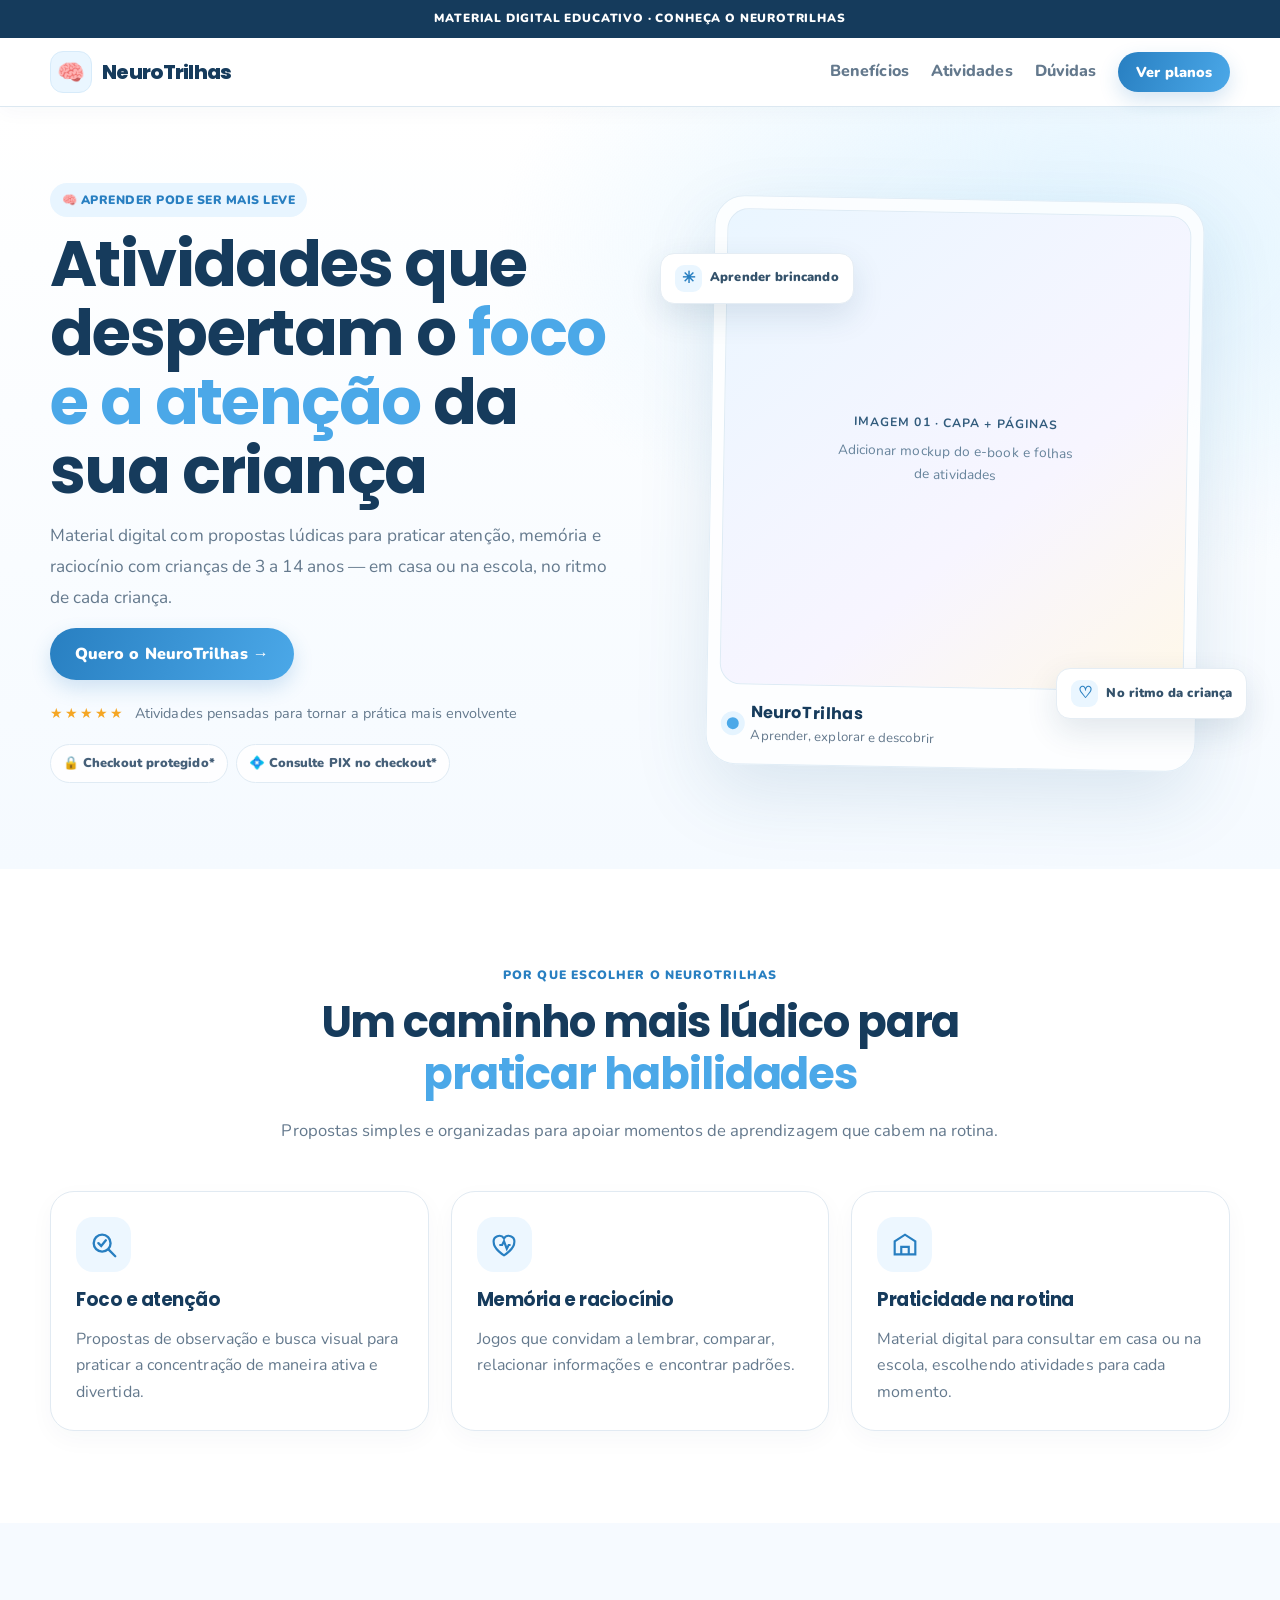
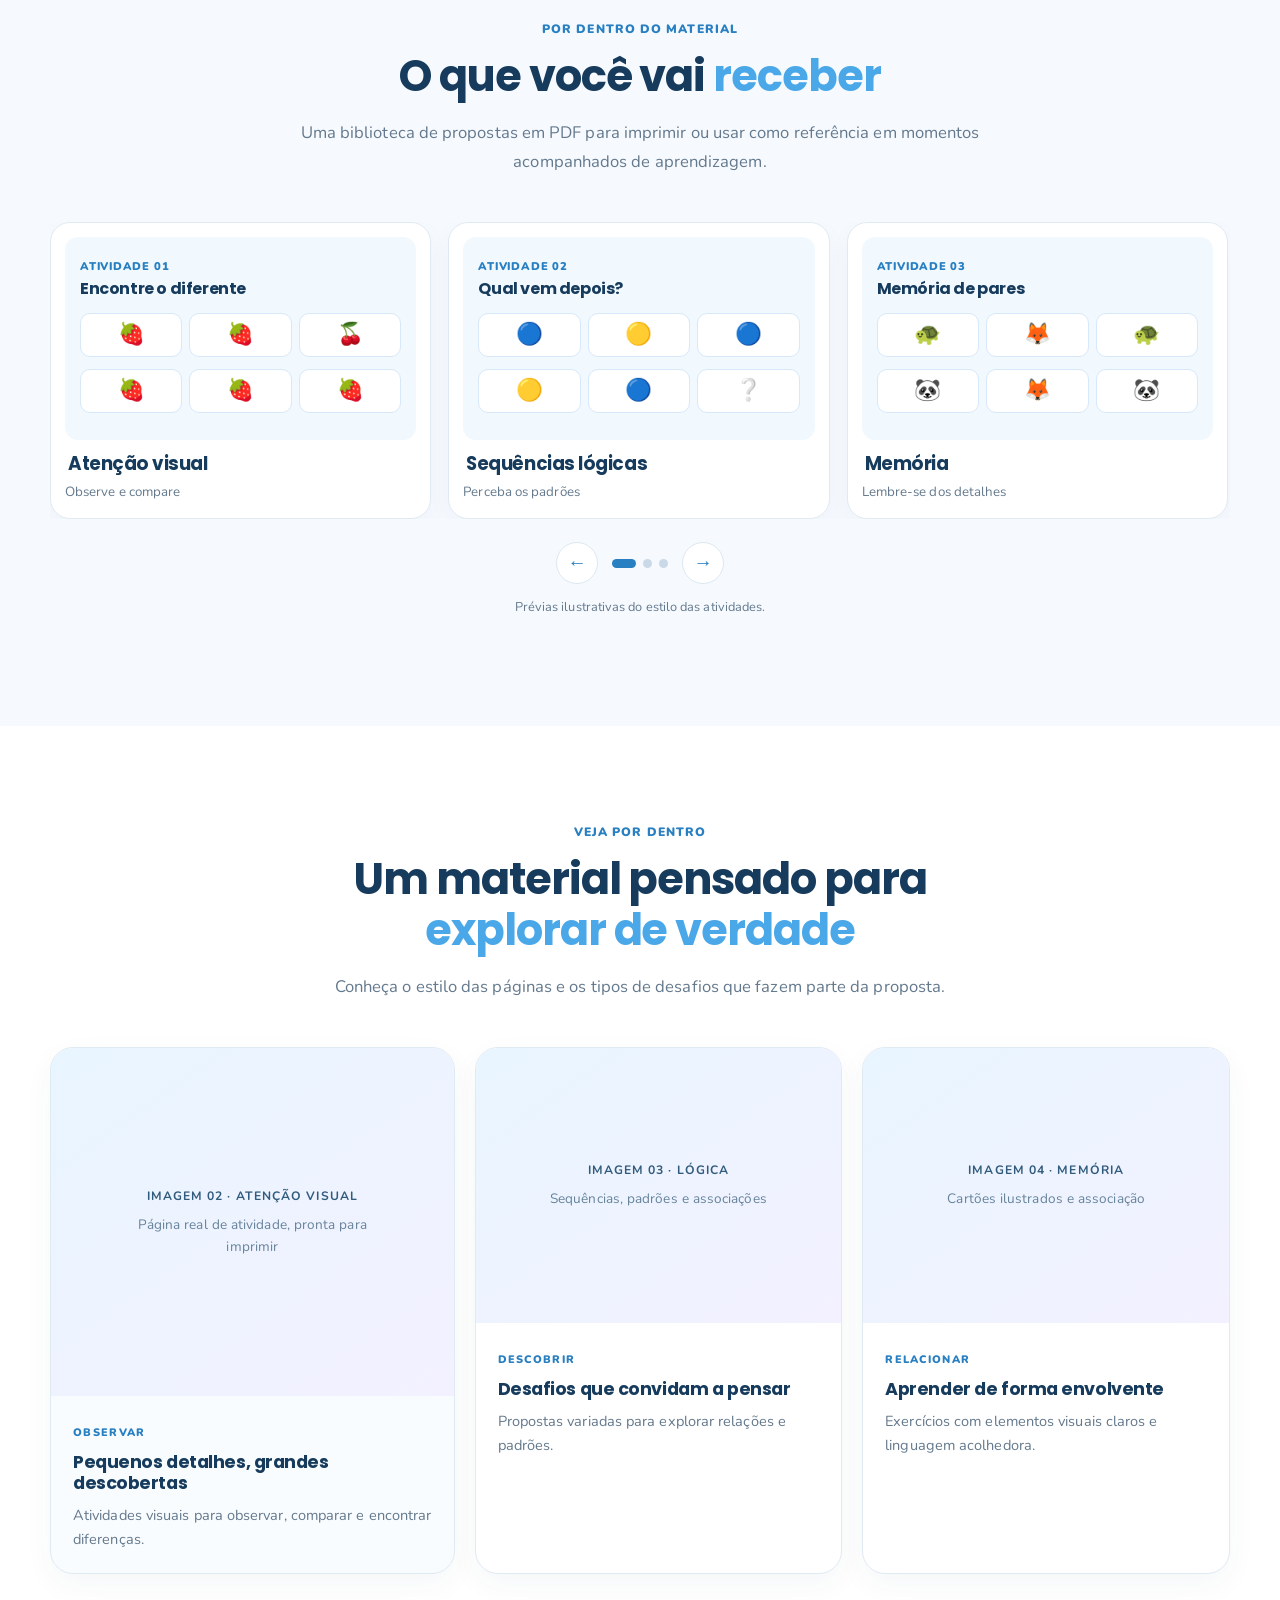
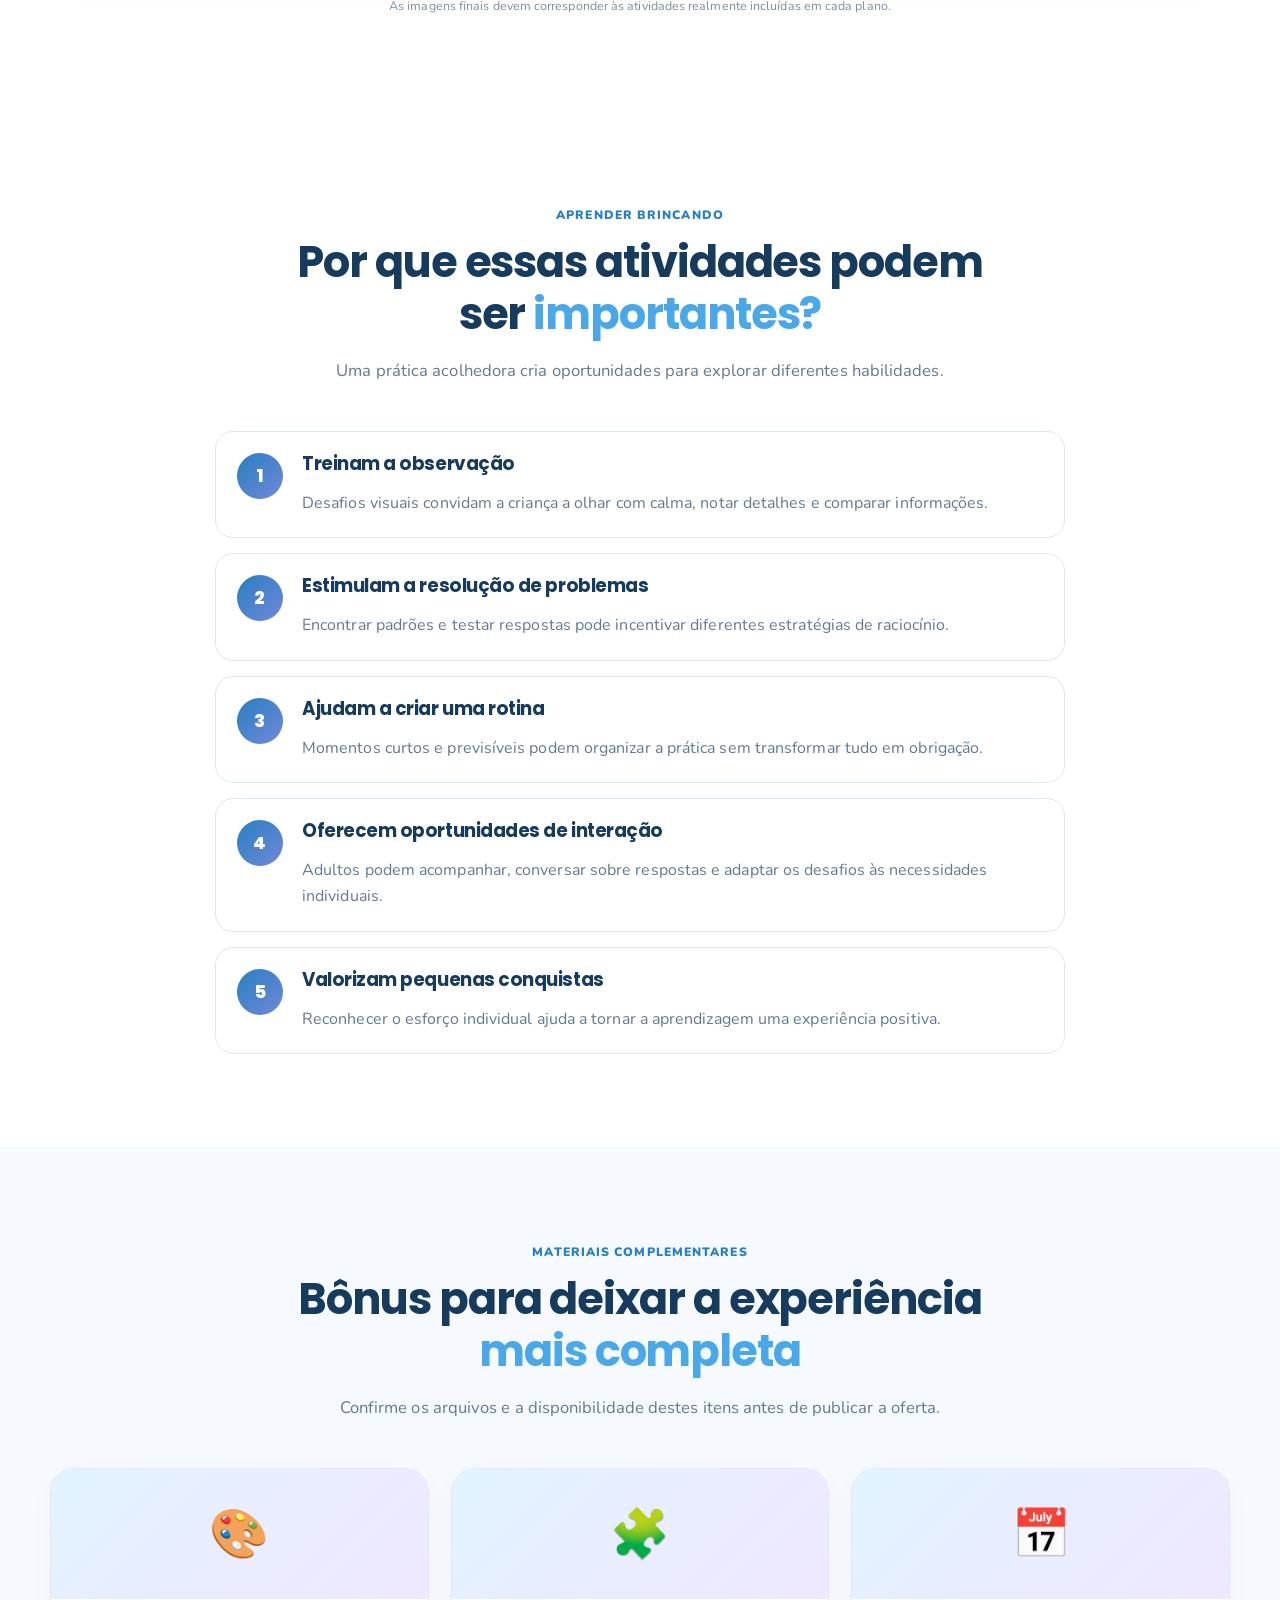
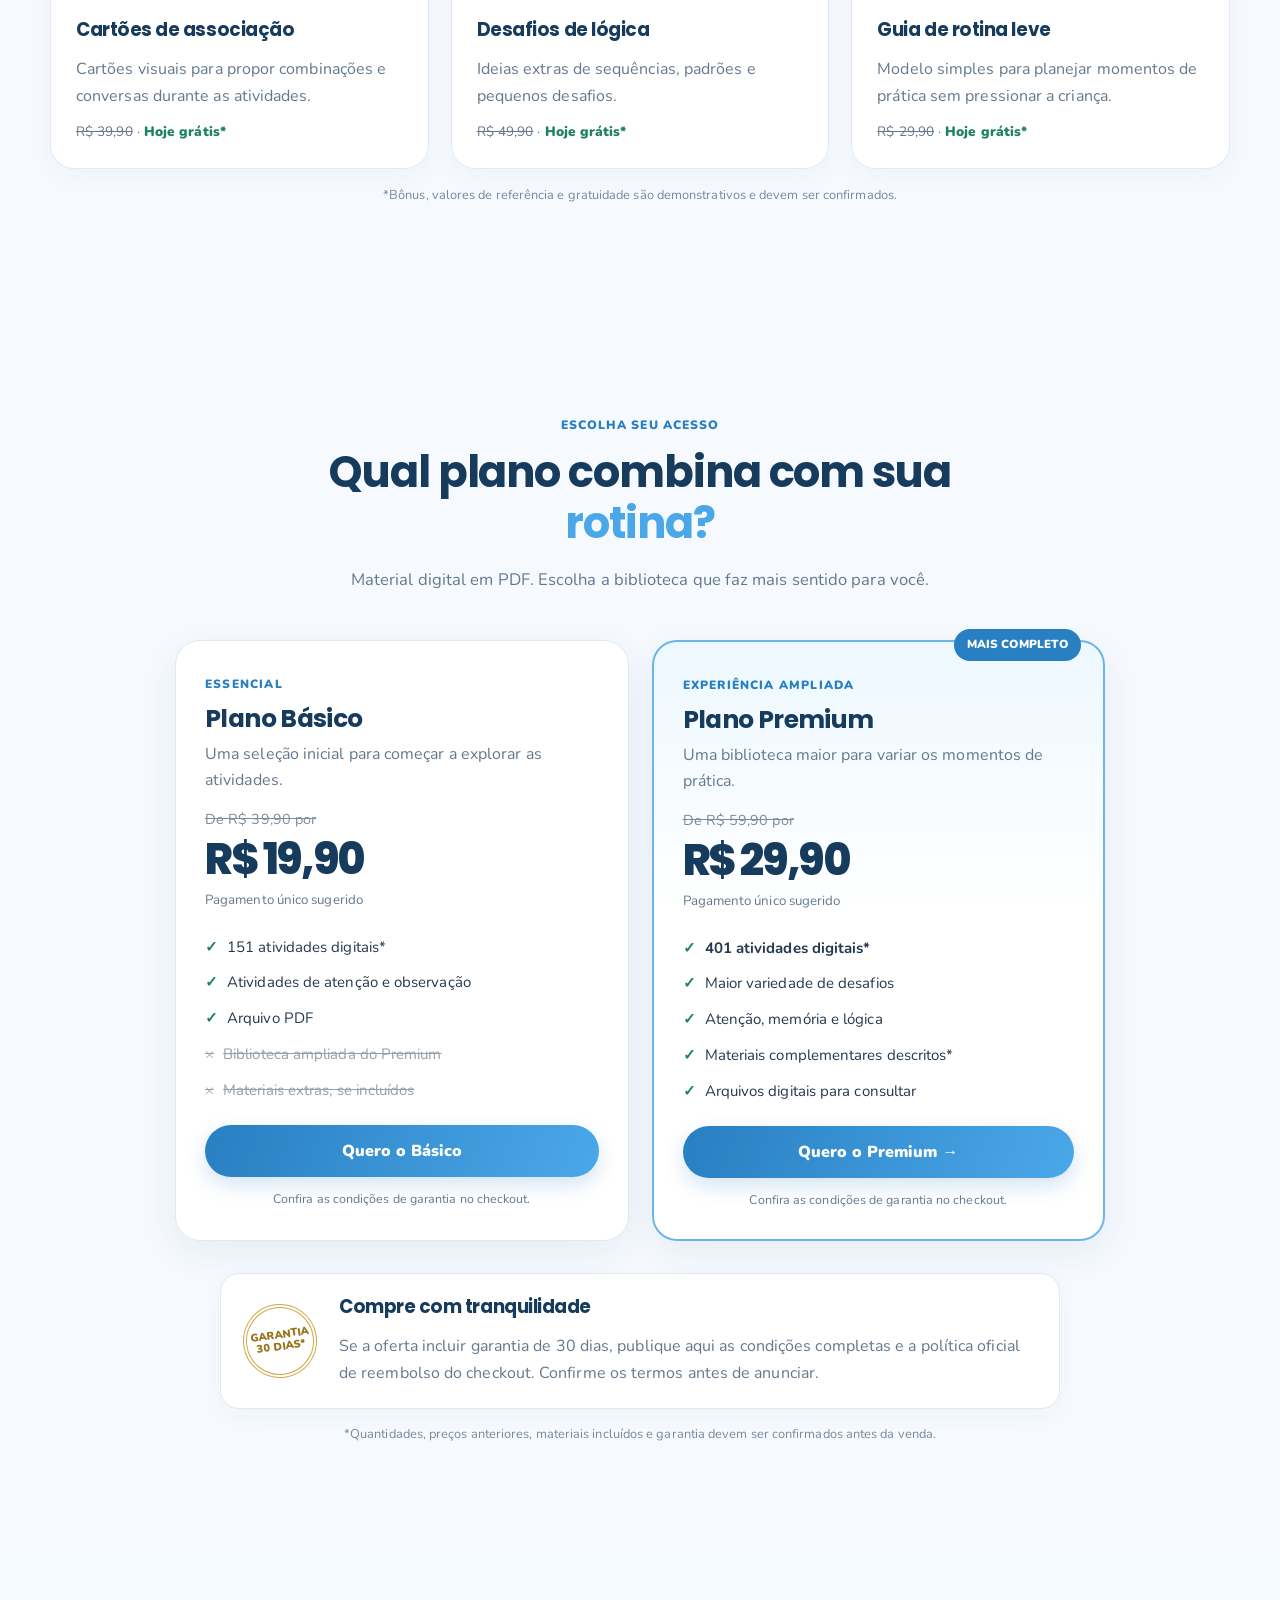
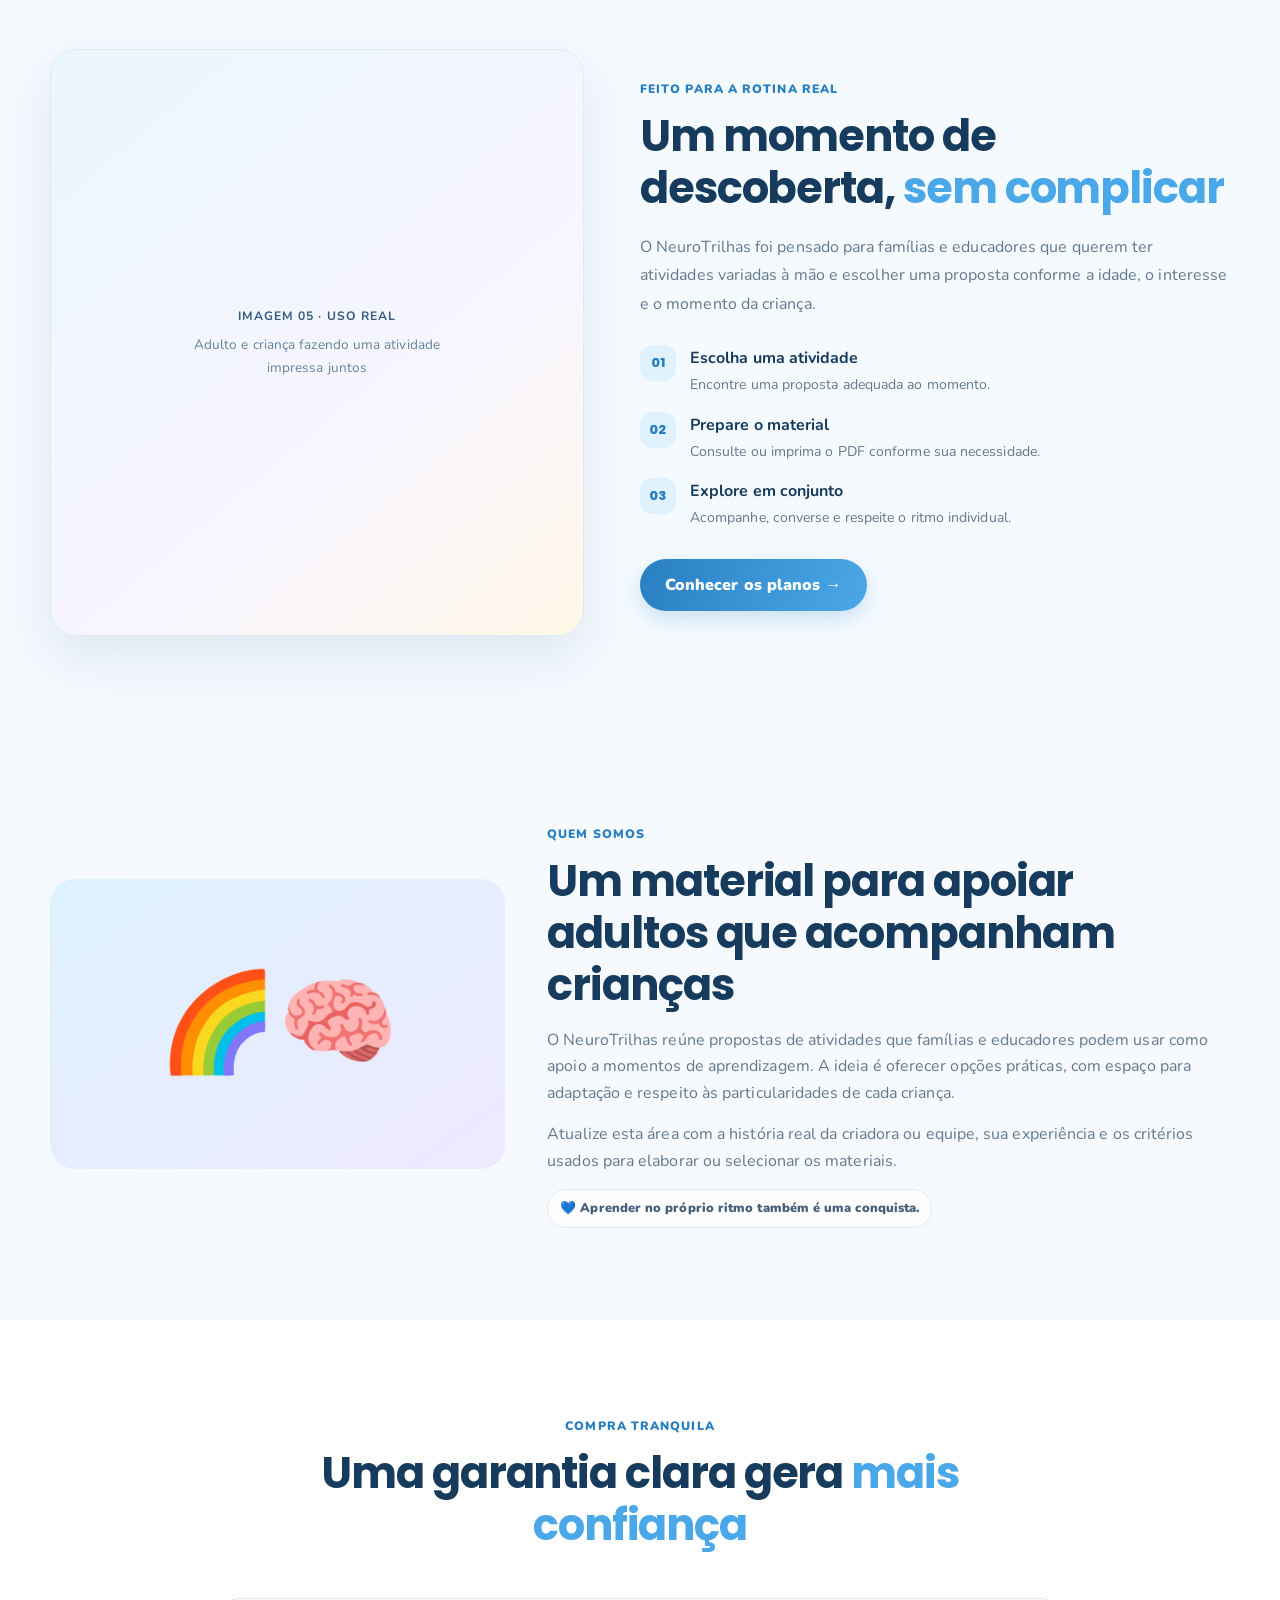
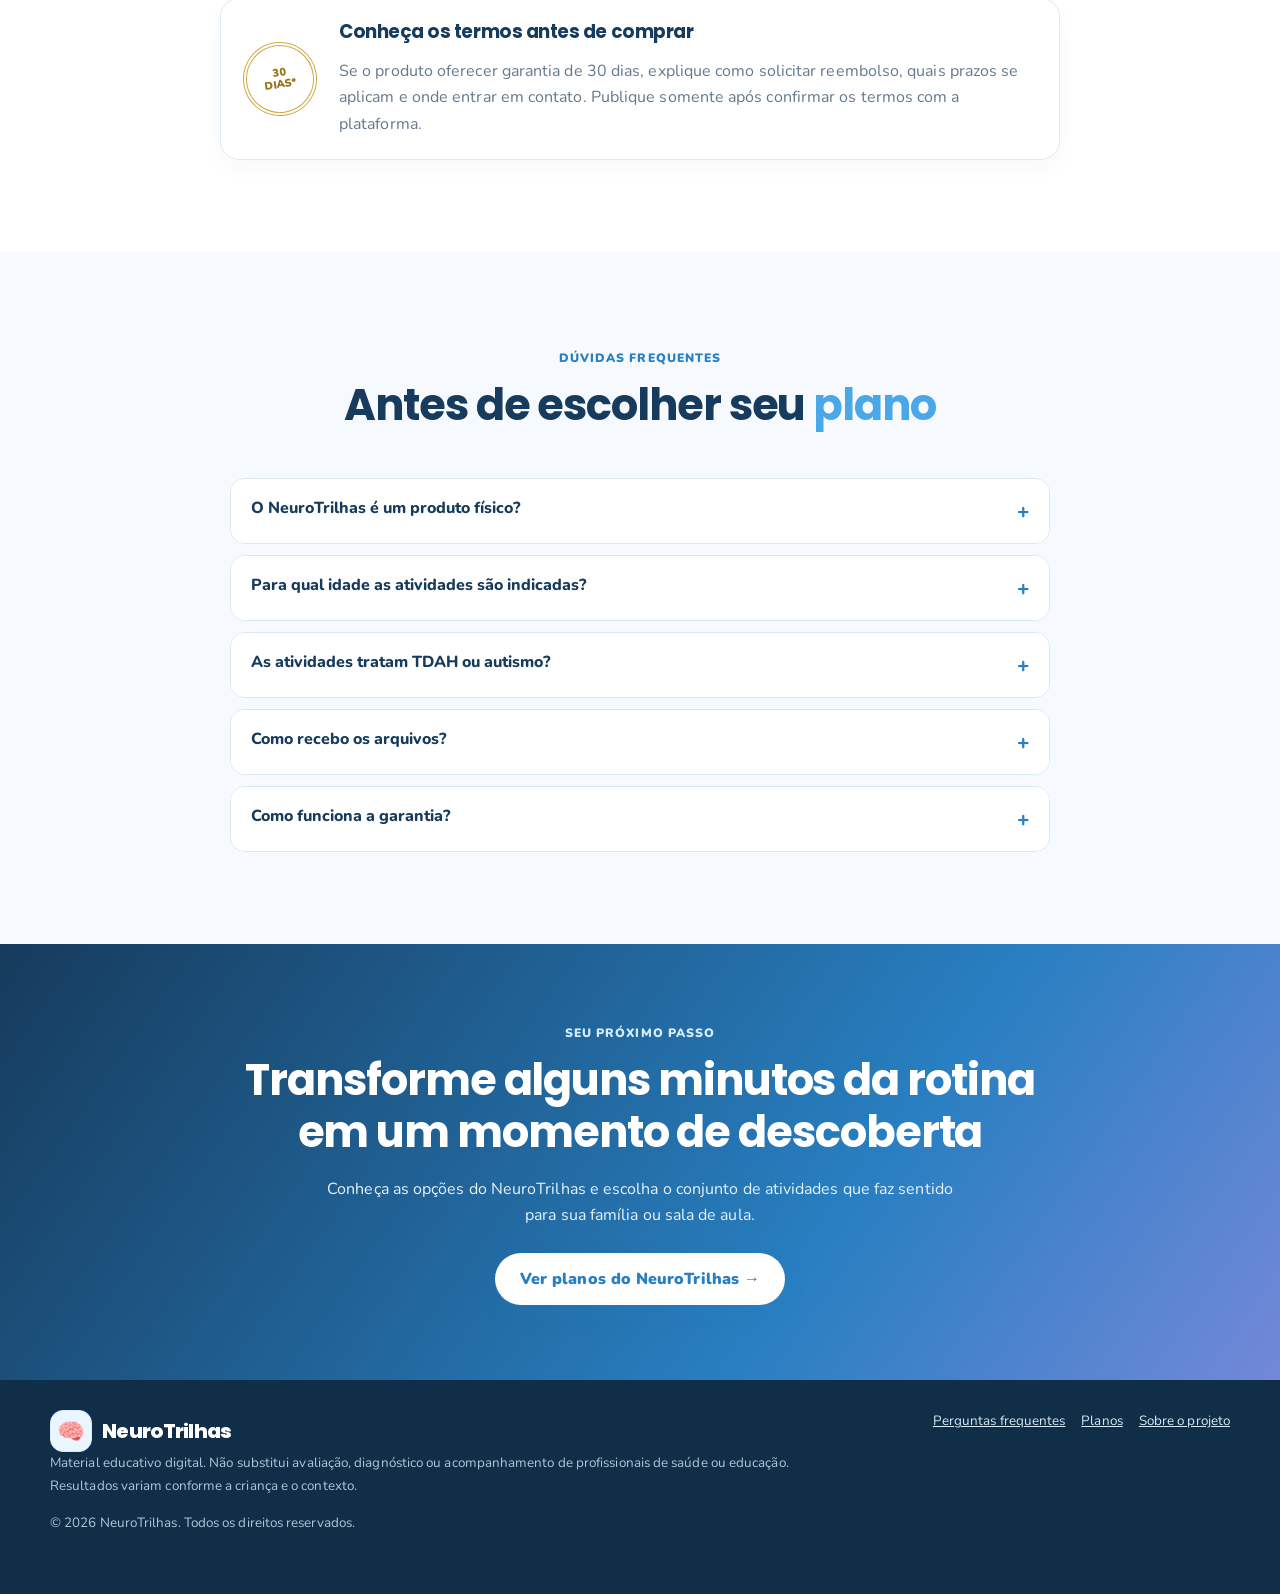
==== commit a1e30d24: "Sync NeuroTrilhas landing page refresh and image slots from latest design" ====
--- a/public/neurotrilhas.html
+++ b/public/neurotrilhas.html
@@ -9,30 +9,57 @@
 <script>!function(f,b,e,v,n,t,s){if(f.fbq)return;n=f.fbq=function(){n.callMethod?n.callMethod.apply(n,arguments):n.queue.push(arguments)};if(!f._fbq)f._fbq=n;n.push=n;n.loaded=!0;n.version='2.0';n.queue=[];t=b.createElement(e);t.async=!0;t.src=v;s=b.getElementsByTagName(e)[0];s.parentNode.insertBefore(t,s)}(window,document,'script','https://connect.facebook.net/en_US/fbevents.js');fbq('init','SEU_PIXEL_ID');fbq('track','PageView');</script> -->
 <style>
 :root{--blue:#1769AA;--bright:#2588E8;--navy:#12395E;--purple:#7357D9;--sky:#EAF5FF;--pale:#F5F9FD;--ink:#20344A;--muted:#60758A;--line:#DDE9F3;--green:#14875D;--shadow:0 18px 50px #194d7b1f;--radius:22px}*{box-sizing:border-box}html{scroll-behavior:smooth;scroll-padding-top:80px}body{margin:0;font-family:Nunito,sans-serif;color:var(--ink);line-height:1.65}h1,h2,h3,h4{font-family:Poppins,sans-serif;color:var(--navy);line-height:1.2;margin:0 0 15px}h1{font-size:clamp(2.25rem,5vw,4.15rem);letter-spacing:-.04em}h2{font-size:clamp(1.8rem,3.5vw,2.7rem);letter-spacing:-.03em}h3{font-size:1.15rem}p{margin:0 0 15px}.container{width:min(1140px,calc(100% - 36px));margin:auto}.section{padding:82px 0}.soft{background:var(--pale)}.head{text-align:center;max-width:730px;margin:0 auto 38px}.head p,.muted{color:var(--muted)}.eyebrow{display:inline-block;color:var(--blue);font-weight:900;letter-spacing:.09em;text-transform:uppercase;font-size:.76rem;margin-bottom:12px}.hi{color:var(--bright)}.btn{display:inline-flex;justify-content:center;align-items:center;gap:8px;border:0;border-radius:999px;padding:15px 24px;background:linear-gradient(100deg,var(--blue),var(--bright));color:white;font:900 1rem Nunito,sans-serif;text-decoration:none;cursor:pointer;box-shadow:0 12px 26px #2588e83d;transition:.2s}.btn:hover{transform:translateY(-2px)}.btn.full{width:100%}.btn.light{background:white;color:var(--blue);border:1px solid var(--line);box-shadow:none}.urgency{position:sticky;top:0;z-index:30;background:var(--navy);color:white;text-align:center;padding:8px 10px;font-size:.8rem;font-weight:900}.urgency span{color:#a9dbff}.nav{padding:13px 0;border-bottom:1px solid var(--line);background:#ffffffef}.navin{display:flex;align-items:center;justify-content:space-between;gap:15px}.brand{display:flex;align-items:center;gap:10px;text-decoration:none;color:var(--navy);font:800 1.25rem Poppins,sans-serif}.logo{width:42px;height:42px;border-radius:14px;display:grid;place-items:center;background:linear-gradient(135deg,#d8f0ff,#e9e2ff);font-size:1.4rem}.navlinks{display:flex;align-items:center;gap:22px}.navlinks a:not(.btn){text-decoration:none;color:var(--muted);font-weight:800}.navlinks .btn{padding:10px 18px;font-size:.9rem}.hero{background:radial-gradient(ellipse at 82% 15%,#e6f4ff,transparent 43%),linear-gradient(#fff,#f5faff);padding:60px 0 72px;overflow:hidden}.heroGrid{display:grid;grid-template-columns:1.05fr .95fr;align-items:center;gap:45px}.lead{font-size:1.12rem;color:var(--muted);max-width:620px}.proof{display:flex;align-items:center;gap:10px;margin:17px 0;color:var(--muted);font-size:.9rem}.stars{color:#f5a623;letter-spacing:2px}.trust{display:flex;flex-wrap:wrap;gap:10px}.pill{border:1px solid var(--line);background:white;border-radius:13px;padding:8px 11px;font-size:.8rem;font-weight:900;color:#466079}.visual{position:relative;min-height:420px;display:grid;place-items:center}.glow{position:absolute;width:360px;height:360px;border-radius:50%;background:linear-gradient(145deg,#d6edff,#eae2ff)}.device{z-index:1;width:min(410px,100%);border:9px solid #203a58;border-radius:28px;padding:12px;background:white;box-shadow:0 30px 60px #1741683d;transform:rotate(2deg)}.sheet{background:#f8fbff;border-radius:16px;padding:20px;min-height:290px}.sheet h3{margin:8px 0}.tag{font-size:.7rem;color:var(--blue);font-weight:900;text-transform:uppercase;letter-spacing:.07em}.art{padding:15px;background:#e9f5ff;border-radius:14px;margin:14px 0}.emojis{display:flex;justify-content:center;gap:12px;margin:9px}.emojis span{display:grid;place-items:center;width:49px;height:49px;background:white;border-radius:14px;font-size:1.55rem;box-shadow:0 5px 13px #1e598f12}.answers{display:flex;gap:8px}.answers span{height:27px;flex:1;border:2px dashed #b7d8f4;border-radius:8px;background:white}.float{position:absolute;z-index:2;padding:11px 14px;border-radius:15px;background:white;box-shadow:var(--shadow);font-size:.82rem;font-weight:900}.f1{top:54px;left:0}.f2{bottom:42px;right:0}.grid3{display:grid;grid-template-columns:repeat(3,1fr);gap:20px}.card{border:1px solid var(--line);border-radius:var(--radius);background:white;padding:25px;box-shadow:0 8px 25px #174a770b}.ico{width:55px;height:55px;border-radius:17px;background:linear-gradient(135deg,#e1f3ff,#f0eaff);display:grid;place-items:center;color:var(--blue);font-size:1.7rem;margin-bottom:17px}.card p{color:var(--muted);margin:0}.carousel{overflow:hidden}.track{display:flex;gap:17px;transition:transform .35s}.activity{flex:0 0 calc(33.333% - 12px);border:1px solid var(--line);border-radius:19px;background:white;padding:14px}.preview{background:#f3f9ff;border-radius:13px;padding:15px;min-height:185px}.preview h4{font-size:1rem}.symbolrow{display:flex;gap:7px;justify-content:center;margin:12px 0}.symbol{display:grid;place-items:center;flex:1;min-height:44px;border-radius:10px;background:white;border:1px solid #d7e9f9;font-size:1.35rem}.dotsbar{display:flex;justify-content:center;align-items:center;gap:14px;margin-top:23px}.arrow{width:42px;height:42px;border-radius:50%;border:1px solid var(--line);background:white;color:var(--blue);font-size:1.2rem;cursor:pointer}.dots{display:flex;gap:7px}.dot{width:9px;height:9px;border:0;border-radius:50%;padding:0;background:#c9d9e7;cursor:pointer}.dot.active{width:24px;border-radius:9px;background:var(--blue)}.numberlist{max-width:850px;margin:auto;display:grid;gap:15px}.numberitem{display:grid;grid-template-columns:48px 1fr;gap:17px;padding:21px;border:1px solid var(--line);border-radius:18px;background:white}.num{width:46px;height:46px;display:grid;place-items:center;border-radius:50%;background:linear-gradient(135deg,var(--blue),var(--purple));color:white;font:800 1.1rem Poppins}.numberitem p{margin:0;color:var(--muted)}.bonusart{height:130px;margin:-25px -25px 20px;border-radius:22px 22px 0 0;background:linear-gradient(135deg,#e2f3ff,#efe8ff);display:grid;place-items:center;font-size:3rem}.bonusprice{font-size:.85rem;color:var(--muted);margin-top:12px}.free{color:var(--green);font-weight:900}.testimonials{display:grid;grid-template-columns:repeat(3,1fr);gap:17px}.posthead{display:flex;align-items:center;gap:10px;margin-bottom:12px}.avatar{width:42px;height:42px;border-radius:50%;display:grid;place-items:center;background:#dff1ff;font-size:1.3rem}.posthead strong,.posthead small{display:block}.posthead small{font-size:.74rem;color:#8494a4}.testimonial p{color:#425970;font-size:.94rem}.reactions{border-top:1px solid #edf2f6;padding-top:10px;display:flex;justify-content:space-between;font-size:.75rem;color:#718398}.demo{font-size:.8rem;color:#77899a;text-align:center;margin:0 auto 20px;max-width:780px}.pricing{display:grid;grid-template-columns:1fr 1fr;gap:23px;max-width:930px;margin:auto;align-items:stretch}.pricecard{position:relative;padding:29px;border:1px solid var(--line);border-radius:25px;background:white;box-shadow:var(--shadow)}.pricecard.premium{border:2px solid var(--bright);background:linear-gradient(#f5fbff,white 45%)}.badge{position:absolute;right:22px;top:-13px;border-radius:99px;background:var(--purple);color:white;padding:6px 13px;font-size:.73rem;font-weight:900}.plan{font-size:.75rem;text-transform:uppercase;letter-spacing:.1em;color:var(--blue);font-weight:900}.pricecard h3{font-size:1.55rem;margin:7px 0}.priceold{text-decoration:line-through;color:#7d8c9b;font-size:.9rem}.price{font:800 2.7rem Poppins,sans-serif;color:var(--navy);letter-spacing:-.05em;line-height:1.25}.price small{font:700 .85rem Nunito,sans-serif;color:var(--muted);letter-spacing:0}.benefits{list-style:none;padding:0;margin:22px 0;display:grid;gap:11px}.benefits li{display:flex;gap:9px;font-size:.94rem}.check{color:var(--green);font-weight:900}.cross{color:#aab4bd}.strike{color:#96a1ab;text-decoration:line-through}.guarantee{display:flex;align-items:center;gap:22px;max-width:840px;margin:32px auto 0;padding:22px;border:1px solid var(--line);border-radius:19px;background:white}.seal{flex-shrink:0;width:74px;height:74px;border:4px double #d2a847;border-radius:50%;display:grid;place-items:center;text-align:center;color:#99741b;font-size:.68rem;font-weight:900;line-height:1.1;transform:rotate(-8deg)}.guarantee p{color:var(--muted);margin:0}.masonry{columns:3;column-gap:15px}.mural{break-inside:avoid;margin-bottom:15px;padding:18px;border:1px solid var(--line);border-radius:16px;background:white}.mural p{font-size:.91rem;color:#52687d}.mural small{color:#8494a4}.about{display:grid;grid-template-columns:.8fr 1.2fr;gap:42px;align-items:center}.aboutpic{min-height:290px;border-radius:25px;background:linear-gradient(145deg,#ddf2ff,#eee8ff);display:grid;place-items:center;font-size:6rem}.about p{color:var(--muted)}.faq{max-width:820px;margin:auto;display:grid;gap:11px}.faqitem{border:1px solid var(--line);border-radius:15px;background:white;overflow:hidden}.question{width:100%;padding:18px 20px;border:0;background:white;display:flex;justify-content:space-between;text-align:left;gap:15px;font:800 1rem Nunito,sans-serif;color:var(--navy);cursor:pointer}.question span:last-child{color:var(--blue);font-size:1.3rem}.answer{padding:0 20px 18px;color:var(--muted)}.answer[hidden]{display:none}.final{padding:75px 0;text-align:center;color:white;background:linear-gradient(125deg,#145b9b,#2588e8 55%,#7259d8)}.final h2{color:white;max-width:800px;margin:0 auto 17px}.final p{max-width:650px;margin:0 auto 25px;color:#e5f3ff}.final .btn{background:white;color:var(--blue)}footer{padding:30px 0 45px;background:#102f4c;color:#d7e8f6;font-size:.84rem}footer p{color:#afc7d9;max-width:750px}.foot{display:flex;justify-content:space-between;gap:20px;flex-wrap:wrap}.footlinks{display:flex;gap:16px}.footlinks a{color:#d7e8f6}.sticky{display:none;position:fixed;z-index:25;bottom:0;left:0;right:0;padding:10px 14px calc(10px + env(safe-area-inset-bottom));background:#ffffffef;box-shadow:0 -7px 25px #0e325224;backdrop-filter:blur(10px)}.toast{display:none;position:fixed;z-index:35;bottom:18px;left:16px;max-width:320px;background:white;border:1px solid var(--line);border-radius:15px;padding:13px 15px;box-shadow:var(--shadow);font-size:.83rem}.toast.show{display:block;animation:fade .3s}.toast strong,.toast small{display:block}.toast small{color:var(--muted)}.backdrop{display:none;position:fixed;inset:0;z-index:50;align-items:center;justify-content:center;background:#0a1f34ad;padding:18px}.backdrop.open{display:flex;animation:fade .2s}.modal{position:relative;width:min(820px,100%);max-height:calc(100vh - 36px);overflow:auto;background:white;border-radius:24px;padding:28px;box-shadow:0 25px 80px #0004}.close{position:absolute;top:12px;right:14px;width:36px;height:36px;border:0;border-radius:50%;background:#f0f5f9;font-size:1.3rem;cursor:pointer}.modal h2{text-align:center;font-size:clamp(1.4rem,3vw,2rem);padding:0 24px}.modalintro{text-align:center;color:var(--muted)}.compare{display:grid;grid-template-columns:1fr 1fr;gap:14px;margin:20px 0}.option{border:1px solid var(--line);border-radius:17px;padding:18px}.option.best{border:2px solid var(--bright);background:#f5fbff}.option ul{padding-left:19px;color:var(--muted);font-size:.9rem}.optionprice{font:800 1.7rem Poppins;color:var(--navy)}.bonusvalue{text-align:center;padding:12px;background:#eff8ff;color:var(--blue);border-radius:13px;font-weight:900}.nope{display:block;text-align:center;margin-top:13px;color:#77899a;font-size:.86rem}.nope button{border:0;background:none;text-decoration:underline;color:inherit;font:inherit;cursor:pointer}.fine{font-size:.75rem;color:#8191a0;text-align:center;margin-top:12px}@keyframes fade{from{opacity:0;transform:translateY(5px)}to{opacity:1;transform:translateY(0)}}@keyframes pulse{50%{box-shadow:0 12px 34px #2588e86e}}.pulse{animation:pulse 2.4s infinite}@media(max-width:900px){.heroGrid{grid-template-columns:1fr;gap:12px}.heroCopy{text-align:center}.heroCopy .lead{margin:auto}.proof,.trust{justify-content:center}.grid3,.testimonials{grid-template-columns:repeat(2,1fr)}.activity{flex-basis:calc(50% - 9px)}.navlinks{gap:10px}.navlinks a:not(.btn){display:none}}@media(max-width:600px){.container{width:calc(100% - 30px)}.section{padding:60px 0}.urgency{font-size:.7rem}.nav{padding:9px 0}.brand{font-size:1.08rem}.logo{width:36px;height:36px}.navlinks .btn{font-size:.8rem;padding:9px 13px}.hero{padding:40px 0 48px}h1{font-size:2.3rem}.lead{font-size:1rem}.heroCopy .btn{width:100%}.visual{min-height:320px}.glow{width:275px;height:275px}.device{width:min(330px,96%);border-width:7px;padding:8px}.sheet{padding:13px;min-height:245px}.emojis span{width:42px;height:42px;font-size:1.3rem}.float{font-size:.7rem;padding:9px}.f1{top:27px}.f2{bottom:20px}.grid3,.testimonials{grid-template-columns:1fr}.card{padding:22px}.activity{flex-basis:78%}.numberitem{grid-template-columns:41px 1fr;gap:12px;padding:16px}.num{width:40px;height:40px}.pricing{grid-template-columns:1fr}.pricecard{padding:24px 20px}.premium{order:-1}.guarantee{align-items:flex-start;padding:17px;gap:14px}.seal{width:61px;height:61px;font-size:.57rem}.masonry{columns:1}.about{grid-template-columns:1fr}.aboutpic{min-height:210px;font-size:4.5rem}.compare{grid-template-columns:1fr}.modal{padding:25px 16px 20px}.modal h2{padding:0 18px}.sticky{display:block}.toast{left:12px;bottom:80px;max-width:calc(100% - 24px)}footer{padding-bottom:95px}.final{padding:58px 0}}@media(prefers-reduced-motion:reduce){*,*::before,*::after{animation-duration:.01ms!important;animation-iteration-count:1!important;scroll-behavior:auto!important;transition-duration:.01ms!important}}
+
+/* NeuroTrilhas refresh — sistema visual editorial */
+:root{--blue:#287FC1;--bright:#4BA8E8;--navy:#163B5C;--purple:#7188D9;--sky:#EAF6FF;--pale:#F6FAFD;--ink:#24394D;--muted:#64798D;--line:#DCE8F1;--green:#208264;--shadow:0 16px 42px rgba(22,59,92,.09);--radius:24px}
+body{background:#fff;letter-spacing:.005em}h1,h2,h3,h4{letter-spacing:-.025em}.container{width:min(1180px,calc(100% - 48px))}.section{padding:92px 0}.head{margin-bottom:46px}.head p{font-size:1.04rem;line-height:1.75}
+.urgency{background:#153b5c;padding:9px 12px;font-size:.74rem;letter-spacing:.07em}.nav{position:sticky;top:0;z-index:29;backdrop-filter:blur(14px);background:rgba(255,255,255,.94);box-shadow:0 4px 20px rgba(24,66,101,.035)}.brand{letter-spacing:-.035em}.logo{background:#eaf6ff;color:#287fc1;border:1px solid #d7ebfa;border-radius:13px}
+.btn{background:linear-gradient(110deg,#287fc1,#4ba8e8);box-shadow:0 8px 20px rgba(40,127,193,.2);padding:15px 25px}.btn:hover{box-shadow:0 12px 26px rgba(40,127,193,.25)}
+.hero{position:relative;background:radial-gradient(ellipse at 84% 18%,rgba(216,240,255,.8),transparent 38%),linear-gradient(180deg,#fff 0%,#f5faff 100%);padding:76px 0 86px}.heroGrid{grid-template-columns:1.02fr .98fr;gap:58px}.heroCopy .eyebrow{background:#e8f5ff;padding:7px 12px;border-radius:99px;letter-spacing:.04em}h1{font-size:clamp(2.6rem,5vw,4.35rem);line-height:1.08;max-width:680px}.lead{line-height:1.8;font-size:1.08rem;max-width:570px}.proof{margin:22px 0 18px}.trust{gap:8px}.pill{border-color:#e0ebf4;border-radius:99px;padding:8px 12px;background:rgba(255,255,255,.86)}
+.heroVisual{min-height:450px;display:flex;align-items:center;justify-content:center;isolation:isolate}.heroImageFrame{width:min(100%,490px);position:relative;padding:12px;border-radius:30px;background:rgba(255,255,255,.8);border:1px solid #e1edf6;box-shadow:0 28px 75px rgba(31,91,137,.13);transform:rotate(1deg)}
+.image-slot{position:relative;overflow:hidden;isolation:isolate;background:linear-gradient(140deg,#eaf6ff,#f7f5ff 62%,#fff8e9);border:1px solid #deebf5;border-radius:20px}.image-slot img{position:absolute;inset:0;width:100%;height:100%;object-fit:cover;z-index:1}.image-slot.image-missing img{display:none}.image-guide{position:absolute;inset:0;display:flex;flex-direction:column;justify-content:center;align-items:center;gap:8px;padding:24px;text-align:center;color:#315b7c;z-index:0}.image-guide strong{font-size:.76rem;letter-spacing:.09em}.image-guide small{max-width:250px;color:#66839b;font-size:.85rem}.heroImageSlot{aspect-ratio:4/4.1;border-radius:21px}.heroImageCaption{display:flex;align-items:center;gap:12px;padding:15px 8px 4px}.heroImageCaption strong,.heroImageCaption small{display:block}.heroImageCaption strong{color:var(--navy);font-family:Poppins,sans-serif}.heroImageCaption small{color:var(--muted);font-size:.82rem}.captionDot{width:12px;height:12px;border-radius:50%;background:#4ba8e8;box-shadow:0 0 0 6px #e5f4ff}
+.float{display:flex;align-items:center;gap:8px;border:1px solid #e5edf4;border-radius:14px;box-shadow:0 12px 32px rgba(23,62,95,.12);font-size:.8rem;color:#34526b}.f1{top:54px;left:-20px}.f2{bottom:48px;right:-17px}.floatIcon{width:27px;height:27px;display:grid;place-items:center;background:#eaf6ff;color:#287fc1;border-radius:9px;font-size:1rem}
+.grid3{gap:22px}.card{border-color:#e1eaf2;box-shadow:0 8px 24px rgba(22,59,92,.035);transition:transform .2s,box-shadow .2s}.card:hover{transform:translateY(-3px);box-shadow:0 15px 34px rgba(22,59,92,.075)}.ico{background:#edf7ff;color:#287fc1}.soft{background:#f6faff}
+.imageShowcase{background:#fff}.showcaseGrid{display:grid;grid-template-columns:1.1fr 1fr 1fr;gap:20px;align-items:stretch}.showcaseCard{overflow:hidden;border:1px solid #e0eaf3;border-radius:23px;background:#fff;box-shadow:0 10px 30px rgba(22,59,92,.045)}.showcaseCard.showcaseLarge{background:#f9fcff}.galleryImage{aspect-ratio:4/3;border:0;border-radius:0;background:linear-gradient(145deg,#e8f5ff,#f3f1ff)}.showcaseLarge .galleryImage{aspect-ratio:4/3.45}.showcaseText{padding:22px}.showcaseText h3{margin:8px 0 9px;font-size:1.1rem}.showcaseText p{color:var(--muted);font-size:.91rem;line-height:1.65;margin:0}.miniLabel{font-size:.68rem;font-weight:900;letter-spacing:.12em;color:#287fc1}.imageDisclaimer{font-size:.78rem;color:#7b8ea0;text-align:center;margin:22px 0 0}
+.activity{border-color:#e0eaf3;border-radius:20px;box-shadow:0 8px 25px rgba(22,59,92,.035)}.preview{background:#f1f8fe}.pricecard{border-color:#dfeaf3;box-shadow:0 12px 36px rgba(22,59,92,.07)}.pricecard.premium{border:2px solid #6cb5e9;background:linear-gradient(180deg,#edf8ff 0%,#fff 45%)}.badge{background:#287fc1}.price{letter-spacing:-.055em}.guarantee{border-color:#dfebf4;box-shadow:0 7px 22px rgba(22,59,92,.035)}.final{background:linear-gradient(125deg,#163b5c,#287fc1 65%,#7388d9)}footer{background:#102e47}
+@media(max-width:900px){.container{width:min(100% - 36px,720px)}.heroGrid{grid-template-columns:1fr;gap:25px}.heroCopy{text-align:center}.heroCopy h1,.heroCopy .lead{margin-left:auto;margin-right:auto}.heroVisual{min-height:410px;width:min(100%,580px);margin:auto}.showcaseGrid{grid-template-columns:1fr 1fr}.showcaseLarge{grid-column:1/-1}.showcaseLarge .galleryImage{aspect-ratio:16/8}.section{padding:76px 0}}
+@media(max-width:600px){.container{width:calc(100% - 30px)}.section{padding:62px 0}.head{margin-bottom:30px}.hero{padding:46px 0 58px}h1{font-size:2.55rem}.heroVisual{min-height:350px}.heroImageFrame{width:calc(100% - 24px);padding:8px;border-radius:23px}.heroImageSlot{aspect-ratio:1/1}.f1{left:-4px;top:18px}.f2{right:-4px;bottom:22px}.float{font-size:.7rem;padding:8px 10px}.floatIcon{width:23px;height:23px}.showcaseGrid{grid-template-columns:1fr}.showcaseLarge{grid-column:auto}.showcaseLarge .galleryImage,.galleryImage{aspect-ratio:4/3}.showcaseText{padding:18px}.navlinks .btn{font-size:.78rem}.proof{font-size:.82rem}.trust .pill{font-size:.72rem}.grid3{gap:14px}}
+
+.useCaseSection{background:#f5faff}.useCaseGrid{display:grid;grid-template-columns:.95fr 1.05fr;gap:56px;align-items:center}.lifestyleImage{aspect-ratio:4/4.4;border-radius:26px;box-shadow:0 22px 55px rgba(22,59,92,.1)}.useCaseCopy h2{margin-bottom:18px}.useCaseCopy>p{color:var(--muted);line-height:1.8;margin-bottom:25px}.useSteps{display:grid;gap:16px;margin:26px 0 30px}.useSteps>div{display:flex;align-items:flex-start;gap:14px}.useSteps>div>span{flex:0 0 36px;height:36px;border-radius:12px;display:grid;place-items:center;background:#e1f2ff;color:#287fc1;font:800 .8rem Poppins,sans-serif}.useSteps p{margin:0}.useSteps strong,.useSteps small{display:block}.useSteps strong{color:var(--navy);margin:0 0 3px}.useSteps small{color:var(--muted);font-size:.88rem;line-height:1.5}
+@media(max-width:900px){.useCaseGrid{grid-template-columns:1fr;gap:28px}.lifestyleImage{aspect-ratio:16/9;max-height:400px}.useCaseCopy{text-align:left}}
 </style></head>
 <body>
-<div class="urgency">⏳ APROVEITE: A OFERTA TERMINA HOJE, DIA <span id="today">—</span></div>
+<div class="urgency">MATERIAL DIGITAL EDUCATIVO · CONHEÇA O NEUROTRILHAS</div>
 <nav class="nav"><div class="container navin"><a class="brand" href="#inicio"><span class="logo">🧠</span>NeuroTrilhas</a><div class="navlinks"><a href="#beneficios">Benefícios</a><a href="#conteudo">Atividades</a><a href="#faq">Dúvidas</a><a class="btn" href="#planos">Ver planos</a></div></div></nav>
 <main>
-<section class="hero" id="inicio"><div class="container heroGrid"><div class="heroCopy"><span class="eyebrow">🧠 Aprender pode ser mais leve</span><h1>Atividades que despertam o <span class="hi">foco e a atenção</span> da sua criança</h1><p class="lead">Material digital com propostas lúdicas para praticar atenção, memória e raciocínio com crianças de 3 a 14 anos — em casa ou na escola, no ritmo de cada criança.</p><a class="btn pulse" href="#planos">Quero o NeuroTrilhas →</a><div class="proof"><span class="stars">★★★★★</span><span>Atividades pensadas para tornar a prática mais envolvente</span></div><div class="trust"><span class="pill">🔒 Checkout protegido*</span><span class="pill">💠 Consulte PIX no checkout*</span></div></div><div class="visual" aria-label="Prévia ilustrativa de atividade digital"><div class="glow"></div><div class="device"><div class="sheet"><span class="tag">NeuroTrilhas · atividade de exemplo</span><h3>Encontre os pares!</h3><p class="muted">Observe os desenhos e encontre os que combinam.</p><div class="art"><div class="emojis"><span>🦋</span><span>🌼</span><span>🍎</span></div><div class="emojis"><span>🍎</span><span>🐝</span><span>🦋</span></div></div><p style="color:#1769aa;font-weight:900">Qual desenho aparece duas vezes?</p><div class="answers"><span></span><span></span><span></span></div></div></div><div class="float f1">🎯 Praticar com intenção</div><div class="float f2">🌱 Respeite o ritmo da criança</div></div></div></section>
+<section class="hero" id="inicio"><div class="container heroGrid"><div class="heroCopy"><span class="eyebrow">🧠 Aprender pode ser mais leve</span><h1>Atividades que despertam o <span class="hi">foco e a atenção</span> da sua criança</h1><p class="lead">Material digital com propostas lúdicas para praticar atenção, memória e raciocínio com crianças de 3 a 14 anos — em casa ou na escola, no ritmo de cada criança.</p><a class="btn pulse" href="#planos">Quero o NeuroTrilhas →</a><div class="proof"><span class="stars">★★★★★</span><span>Atividades pensadas para tornar a prática mais envolvente</span></div><div class="trust"><span class="pill">🔒 Checkout protegido*</span><span class="pill">💠 Consulte PIX no checkout*</span></div></div><div class="visual heroVisual" aria-label="Prévia visual do material NeuroTrilhas">
+<div class="heroImageFrame"><div class="image-slot heroImageSlot">
+<img loading="eager" fetchpriority="high" decoding="async" src="images/neurotrilhas-hero.png" alt="Mockup editorial do e-book de atividades NeuroTrilhas" onerror="this.parentElement.classList.add('image-missing')">
+<span class="image-guide"><strong>IMAGEM 01 · CAPA + PÁGINAS</strong><small>Adicionar mockup do e-book e folhas de atividades</small></span>
+</div><div class="heroImageCaption"><span class="captionDot"></span><span><strong>NeuroTrilhas</strong><small>Aprender, explorar e descobrir</small></span></div></div>
+<div class="float f1"><span class="floatIcon">✳</span> Aprender brincando</div><div class="float f2"><span class="floatIcon">♡</span> No ritmo da criança</div>
+</div></div></div></section>
 <section class="section" id="beneficios"><div class="container"><div class="head"><span class="eyebrow">Por que escolher o NeuroTrilhas</span><h2>Um caminho mais lúdico para <span class="hi">praticar habilidades</span></h2><p>Propostas simples e organizadas para apoiar momentos de aprendizagem que cabem na rotina.</p></div><div class="grid3"><article class="card"><div class="ico"><svg width="30" height="30" viewBox="0 0 32 32" fill="none"><circle cx="14" cy="14" r="9" stroke="currentColor" stroke-width="2.5"/><path d="m21 21 7 7M10 14l3 3 5-6" stroke="currentColor" stroke-width="2.5" stroke-linecap="round"/></svg></div><h3>Foco e atenção</h3><p>Propostas de observação e busca visual para praticar a concentração de maneira ativa e divertida.</p></article><article class="card"><div class="ico"><svg width="30" height="30" viewBox="0 0 32 32" fill="none"><path d="M16 27s-11-6.5-11-14A6 6 0 0 1 16 9a6 6 0 0 1 11 4c0 7.5-11 14-11 14Z" stroke="currentColor" stroke-width="2.3"/><path d="M11 16h3l2-4 3 8 2-4h2" stroke="currentColor" stroke-width="2.3"/></svg></div><h3>Memória e raciocínio</h3><p>Jogos que convidam a lembrar, comparar, relacionar informações e encontrar padrões.</p></article><article class="card"><div class="ico"><svg width="30" height="30" viewBox="0 0 32 32" fill="none"><path d="M5 26V12l11-7 11 7v14H5Z" stroke="currentColor" stroke-width="2.3"/><path d="M12 26v-8h8v8M10 13h.01M16 13h.01M22 13h.01" stroke="currentColor" stroke-width="2.3"/></svg></div><h3>Praticidade na rotina</h3><p>Material digital para consultar em casa ou na escola, escolhendo atividades para cada momento.</p></article></div></div></section>
 <section class="section soft" id="conteudo"><div class="container"><div class="head"><span class="eyebrow">Por dentro do material</span><h2>O que você vai <span class="hi">receber</span></h2><p>Uma biblioteca de propostas em PDF para imprimir ou usar como referência em momentos acompanhados de aprendizagem.</p></div><div class="carousel"><div class="track" id="track"><article class="activity"><div class="preview"><span class="tag">Atividade 01</span><h4>Encontre o diferente</h4><div class="symbolrow"><span class="symbol">🍓</span><span class="symbol">🍓</span><span class="symbol">🍒</span></div><div class="symbolrow"><span class="symbol">🍓</span><span class="symbol">🍓</span><span class="symbol">🍓</span></div></div><h3 style="margin:13px 3px 3px">Atenção visual</h3><small class="muted">Observe e compare</small></article><article class="activity"><div class="preview"><span class="tag">Atividade 02</span><h4>Qual vem depois?</h4><div class="symbolrow"><span class="symbol">🔵</span><span class="symbol">🟡</span><span class="symbol">🔵</span></div><div class="symbolrow"><span class="symbol">🟡</span><span class="symbol">🔵</span><span class="symbol">❔</span></div></div><h3 style="margin:13px 3px 3px">Sequências lógicas</h3><small class="muted">Perceba os padrões</small></article><article class="activity"><div class="preview"><span class="tag">Atividade 03</span><h4>Memória de pares</h4><div class="symbolrow"><span class="symbol">🐢</span><span class="symbol">🦊</span><span class="symbol">🐢</span></div><div class="symbolrow"><span class="symbol">🐼</span><span class="symbol">🦊</span><span class="symbol">🐼</span></div></div><h3 style="margin:13px 3px 3px">Memória</h3><small class="muted">Lembre-se dos detalhes</small></article><article class="activity"><div class="preview"><span class="tag">Atividade 04</span><h4>Conte e descubra</h4><div class="symbolrow"><span class="symbol">⭐</span><span class="symbol">⭐</span><span class="symbol">⭐</span></div><div class="symbolrow"><span class="symbol">⭐</span><span class="symbol">⭐</span><span class="symbol">❔</span></div></div><h3 style="margin:13px 3px 3px">Contagem e atenção</h3><small class="muted">Conte com calma</small></article><article class="activity"><div class="preview"><span class="tag">Atividade 05</span><h4>Associe as formas</h4><div class="symbolrow"><span class="symbol">🔺</span><span class="symbol">🟦</span><span class="symbol">⚪</span></div><div class="symbolrow"><span class="symbol">⚪</span><span class="symbol">🔺</span><span class="symbol">🟦</span></div></div><h3 style="margin:13px 3px 3px">Associação</h3><small class="muted">Relacione imagens</small></article></div></div><div class="dotsbar"><button class="arrow" id="prev" aria-label="Atividades anteriores">←</button><div class="dots" id="dots"></div><button class="arrow" id="next" aria-label="Próximas atividades">→</button></div><p class="muted" style="text-align:center;font-size:.8rem;margin-top:13px">Prévias ilustrativas do estilo das atividades.</p></div></section>
-<section class="section"><div class="container"><div class="head"><span class="eyebrow">Aprender brincando</span><h2>Por que essas atividades podem ser <span class="hi">importantes?</span></h2><p>Uma prática acolhedora cria oportunidades para explorar diferentes habilidades.</p></div><div class="numberlist"><article class="numberitem"><div class="num">1</div><div><h3>Treinam a observação</h3><p>Desafios visuais convidam a criança a olhar com calma, notar detalhes e comparar informações.</p></div></article><article class="numberitem"><div class="num">2</div><div><h3>Estimulam a resolução de problemas</h3><p>Encontrar padrões e testar respostas pode incentivar diferentes estratégias de raciocínio.</p></div></article><article class="numberitem"><div class="num">3</div><div><h3>Ajudam a criar uma rotina</h3><p>Momentos curtos e previsíveis podem organizar a prática sem transformar tudo em obrigação.</p></div></article><article class="numberitem"><div class="num">4</div><div><h3>Oferecem oportunidades de interação</h3><p>Adultos podem acompanhar, conversar sobre respostas e adaptar os desafios às necessidades individuais.</p></div></article><article class="numberitem"><div class="num">5</div><div><h3>Valorizam pequenas conquistas</h3><p>Reconhecer o esforço individual ajuda a tornar a aprendizagem uma experiência positiva.</p></div></article></div></div></section>
+<section class="section imageShowcase" id="por-dentro"><div class="container"><div class="head"><span class="eyebrow">Veja por dentro</span><h2>Um material pensado para <span class="hi">explorar de verdade</span></h2><p>Conheça o estilo das páginas e os tipos de desafios que fazem parte da proposta.</p></div><div class="showcaseGrid">
+<article class="showcaseCard showcaseLarge"><div class="image-slot galleryImage"><img loading="lazy" decoding="async" src="images/atividade-atencao.png" alt="Página de atividade de atenção visual" onerror="this.parentElement.classList.add('image-missing')"><span class="image-guide"><strong>IMAGEM 02 · ATENÇÃO VISUAL</strong><small>Página real de atividade, pronta para imprimir</small></span></div><div class="showcaseText"><span class="miniLabel">OBSERVAR</span><h3>Pequenos detalhes, grandes descobertas</h3><p>Atividades visuais para observar, comparar e encontrar diferenças.</p></div></article>
+<article class="showcaseCard"><div class="image-slot galleryImage"><img loading="lazy" decoding="async" src="images/atividade-logica.png" alt="Página de atividade de lógica e sequências" onerror="this.parentElement.classList.add('image-missing')"><span class="image-guide"><strong>IMAGEM 03 · LÓGICA</strong><small>Sequências, padrões e associações</small></span></div><div class="showcaseText"><span class="miniLabel">DESCOBRIR</span><h3>Desafios que convidam a pensar</h3><p>Propostas variadas para explorar relações e padrões.</p></div></article>
+<article class="showcaseCard"><div class="image-slot galleryImage"><img loading="lazy" decoding="async" src="images/atividade-memoria.png" alt="Página de atividade de memória e associação" onerror="this.parentElement.classList.add('image-missing')"><span class="image-guide"><strong>IMAGEM 04 · MEMÓRIA</strong><small>Cartões ilustrados e associação</small></span></div><div class="showcaseText"><span class="miniLabel">RELACIONAR</span><h3>Aprender de forma envolvente</h3><p>Exercícios com elementos visuais claros e linguagem acolhedora.</p></div></article></div><p class="imageDisclaimer">As imagens finais devem corresponder às atividades realmente incluídas em cada plano.</p></div></section><section class="section"><div class="container"><div class="head"><span class="eyebrow">Aprender brincando</span><h2>Por que essas atividades podem ser <span class="hi">importantes?</span></h2><p>Uma prática acolhedora cria oportunidades para explorar diferentes habilidades.</p></div><div class="numberlist"><article class="numberitem"><div class="num">1</div><div><h3>Treinam a observação</h3><p>Desafios visuais convidam a criança a olhar com calma, notar detalhes e comparar informações.</p></div></article><article class="numberitem"><div class="num">2</div><div><h3>Estimulam a resolução de problemas</h3><p>Encontrar padrões e testar respostas pode incentivar diferentes estratégias de raciocínio.</p></div></article><article class="numberitem"><div class="num">3</div><div><h3>Ajudam a criar uma rotina</h3><p>Momentos curtos e previsíveis podem organizar a prática sem transformar tudo em obrigação.</p></div></article><article class="numberitem"><div class="num">4</div><div><h3>Oferecem oportunidades de interação</h3><p>Adultos podem acompanhar, conversar sobre respostas e adaptar os desafios às necessidades individuais.</p></div></article><article class="numberitem"><div class="num">5</div><div><h3>Valorizam pequenas conquistas</h3><p>Reconhecer o esforço individual ajuda a tornar a aprendizagem uma experiência positiva.</p></div></article></div></div></section>
 <section class="section soft" id="bonus"><div class="container"><div class="head"><span class="eyebrow">Materiais complementares</span><h2>Bônus para deixar a experiência <span class="hi">mais completa</span></h2><p>Confirme os arquivos e a disponibilidade destes itens antes de publicar a oferta.</p></div><div class="grid3"><article class="card"><div class="bonusart">🎨</div><h3>Cartões de associação</h3><p>Cartões visuais para propor combinações e conversas durante as atividades.</p><div class="bonusprice"><s>R$ 39,90</s> · <span class="free">Hoje grátis*</span></div></article><article class="card"><div class="bonusart">🧩</div><h3>Desafios de lógica</h3><p>Ideias extras de sequências, padrões e pequenos desafios.</p><div class="bonusprice"><s>R$ 49,90</s> · <span class="free">Hoje grátis*</span></div></article><article class="card"><div class="bonusart">📅</div><h3>Guia de rotina leve</h3><p>Modelo simples para planejar momentos de prática sem pressionar a criança.</p><div class="bonusprice"><s>R$ 29,90</s> · <span class="free">Hoje grátis*</span></div></article></div><p class="demo" style="margin-top:16px">*Bônus, valores de referência e gratuidade são demonstrativos e devem ser confirmados.</p></div></section>
-<section class="section" id="depoimentos"><div class="container"><div class="head"><span class="eyebrow">Experiências com atividades</span><h2>Uma proposta para entrar na rotina <span class="hi">com leveza</span></h2><p>Troque os exemplos abaixo por relatos autênticos e autorizados.</p></div><p class="demo">Os textos abaixo são demonstrativos de layout, não depoimentos reais.</p><div class="testimonials"><article class="card testimonial"><div class="posthead"><div class="avatar">👩🏻</div><div><strong>Nome da responsável</strong><small>Relato de exemplo · substituir</small></div></div><p>“Gostei da ideia de separar um momento tranquilo para fazer uma atividade junto com meu filho. Vamos adaptando conforme o dia.”</p><div class="reactions"><span>👍 💙 Reações de exemplo</span><span>Comentário demonstrativo</span></div></article><article class="card testimonial"><div class="posthead"><div class="avatar">👨🏽</div><div><strong>Nome do responsável</strong><small>Relato de exemplo · substituir</small></div></div><p>“As propostas visuais me deram ideias para variar as brincadeiras em casa sem depender só das telas.”</p><div class="reactions"><span>💙 Reações de exemplo</span><span>Comentário demonstrativo</span></div></article><article class="card testimonial"><div class="posthead"><div class="avatar">👩🏼‍🏫</div><div><strong>Nome da educadora</strong><small>Relato de exemplo · substituir</small></div></div><p>“Ter atividades organizadas facilita escolher uma proposta de acordo com o objetivo e o ritmo de cada aluno.”</p><div class="reactions"><span>👍 Reações de exemplo</span><span>Comentário demonstrativo</span></div></article></div></div></section>
-<section class="section soft" id="planos"><div class="container"><div class="head"><span class="eyebrow">Escolha seu acesso</span><h2>Qual plano combina com sua <span class="hi">rotina?</span></h2><p>Material digital em PDF. Escolha a biblioteca que faz mais sentido para você.</p></div><div class="pricing"><article class="pricecard" id="basic-card"><span class="plan">Essencial</span><h3>Plano Básico</h3><p class="muted">Uma seleção inicial para começar a explorar as atividades.</p><div class="priceold">De R$ 39,90 por</div><div class="price">R$ 19,90</div><small class="muted">Pagamento único sugerido</small><ul class="benefits"><li><span class="check">✓</span>151 atividades digitais*</li><li><span class="check">✓</span>Atividades de atenção e observação</li><li><span class="check">✓</span>Arquivo PDF</li><li class="strike"><span class="cross">×</span> Biblioteca ampliada do Premium</li><li class="strike"><span class="cross">×</span> Materiais extras, se incluídos</li></ul><button class="btn full" id="basic-cta">Quero o Básico</button><p class="muted" style="font-size:.78rem;text-align:center;margin:12px 0 0">Confira as condições de garantia no checkout.</p></article><article class="pricecard premium" id="premium-card"><span class="badge">MAIS COMPLETO</span><span class="plan">Experiência ampliada</span><h3>Plano Premium</h3><p class="muted">Uma biblioteca maior para variar os momentos de prática.</p><div class="priceold">De R$ 59,90 por</div><div class="price">R$ 29,90</div><small class="muted">Pagamento único sugerido</small><ul class="benefits"><li><span class="check">✓</span><strong>351 atividades digitais*</strong></li><li><span class="check">✓</span>Maior variedade de desafios</li><li><span class="check">✓</span>Atenção, memória e lógica</li><li><span class="check">✓</span>Materiais complementares descritos*</li><li><span class="check">✓</span>Arquivos digitais para consultar</li></ul><button class="btn full" id="premium-cta">Quero o Premium →</button><p class="muted" style="font-size:.78rem;text-align:center;margin:12px 0 0">Confira as condições de garantia no checkout.</p></article></div><div class="guarantee"><div class="seal">GARANTIA<br>30 DIAS*</div><div><h3>Compre com tranquilidade</h3><p>Se a oferta incluir garantia de 30 dias, publique aqui as condições completas e a política oficial de reembolso do checkout. Confirme os termos antes de anunciar.</p></div></div><p class="demo" style="margin-top:15px">*Quantidades, preços anteriores, materiais incluídos e garantia devem ser confirmados antes da venda.</p></div></section>
-<section class="section"><div class="container"><div class="head"><span class="eyebrow">Mural de experiências</span><h2>Um espaço para compartilhar <span class="hi">conquistas reais</span></h2><p>Adicione capturas reais de mensagens e avaliações com autorização dos autores.</p></div><p class="demo">Mural demonstrativo: os cartões abaixo não representam prints nem avaliações reais.</p><div class="masonry"><article class="mural"><div class="posthead"><div class="avatar">💬</div><div><strong>Relato autorizado</strong><small>Adicionar data real</small></div></div><p>“Espaço para inserir um comentário real sobre o uso do material.”</p><small>Reservado para depoimento</small></article><article class="mural"><div class="posthead"><div class="avatar">🌟</div><div><strong>Feedback de educador</strong><small>Adicionar data real</small></div></div><p>Insira uma experiência autêntica, mantendo o sentido original do relato.</p><small>Reservado para depoimento</small></article><article class="mural"><div class="posthead"><div class="avatar">💙</div><div><strong>Mensagem de família</strong><small>Adicionar data real</small></div></div><p>Use uma mensagem real e obtenha permissão para publicá-la.</p><small>Reservado para depoimento</small></article><article class="mural"><div class="posthead"><div class="avatar">📚</div><div><strong>Experiência em sala</strong><small>Adicionar data real</small></div></div><p>Descreva fielmente como as atividades foram incorporadas ao planejamento.</p><small>Reservado para depoimento</small></article><article class="mural"><div class="posthead"><div class="avatar">🌱</div><div><strong>Pequena conquista</strong><small>Adicionar data real</small></div></div><p>Compartilhe um progresso individual sem prometer resultados iguais para todos.</p><small>Reservado para depoimento</small></article><article class="mural"><div class="posthead"><div class="avatar">🧩</div><div><strong>Feedback do material</strong><small>Adicionar data real</small></div></div><p>Inclua avaliação autêntica sobre clareza, variedade e facilidade de uso.</p><small>Reservado para depoimento</small></article></div></div></section>
+
+<section class="section soft" id="planos"><div class="container"><div class="head"><span class="eyebrow">Escolha seu acesso</span><h2>Qual plano combina com sua <span class="hi">rotina?</span></h2><p>Material digital em PDF. Escolha a biblioteca que faz mais sentido para você.</p></div><div class="pricing"><article class="pricecard" id="basic-card"><span class="plan">Essencial</span><h3>Plano Básico</h3><p class="muted">Uma seleção inicial para começar a explorar as atividades.</p><div class="priceold">De R$ 39,90 por</div><div class="price">R$ 19,90</div><small class="muted">Pagamento único sugerido</small><ul class="benefits"><li><span class="check">✓</span>151 atividades digitais*</li><li><span class="check">✓</span>Atividades de atenção e observação</li><li><span class="check">✓</span>Arquivo PDF</li><li class="strike"><span class="cross">×</span> Biblioteca ampliada do Premium</li><li class="strike"><span class="cross">×</span> Materiais extras, se incluídos</li></ul><button class="btn full" id="basic-cta">Quero o Básico</button><p class="muted" style="font-size:.78rem;text-align:center;margin:12px 0 0">Confira as condições de garantia no checkout.</p></article><article class="pricecard premium" id="premium-card"><span class="badge">MAIS COMPLETO</span><span class="plan">Experiência ampliada</span><h3>Plano Premium</h3><p class="muted">Uma biblioteca maior para variar os momentos de prática.</p><div class="priceold">De R$ 59,90 por</div><div class="price">R$ 29,90</div><small class="muted">Pagamento único sugerido</small><ul class="benefits"><li><span class="check">✓</span><strong>401 atividades digitais*</strong></li><li><span class="check">✓</span>Maior variedade de desafios</li><li><span class="check">✓</span>Atenção, memória e lógica</li><li><span class="check">✓</span>Materiais complementares descritos*</li><li><span class="check">✓</span>Arquivos digitais para consultar</li></ul><button class="btn full" id="premium-cta">Quero o Premium →</button><p class="muted" style="font-size:.78rem;text-align:center;margin:12px 0 0">Confira as condições de garantia no checkout.</p></article></div><div class="guarantee"><div class="seal">GARANTIA<br>30 DIAS*</div><div><h3>Compre com tranquilidade</h3><p>Se a oferta incluir garantia de 30 dias, publique aqui as condições completas e a política oficial de reembolso do checkout. Confirme os termos antes de anunciar.</p></div></div><p class="demo" style="margin-top:15px">*Quantidades, preços anteriores, materiais incluídos e garantia devem ser confirmados antes da venda.</p></div></section>
+<section class="section useCaseSection"><div class="container useCaseGrid"><div class="image-slot lifestyleImage"><img loading="lazy" decoding="async" src="images/familia-usando.png" alt="Adulto e criança explorando juntos uma atividade impressa" onerror="this.parentElement.classList.add('image-missing')"><span class="image-guide"><strong>IMAGEM 05 · USO REAL</strong><small>Adulto e criança fazendo uma atividade impressa juntos</small></span></div><div class="useCaseCopy"><span class="eyebrow">Feito para a rotina real</span><h2>Um momento de descoberta, <span class="hi">sem complicar</span></h2><p>O NeuroTrilhas foi pensado para famílias e educadores que querem ter atividades variadas à mão e escolher uma proposta conforme a idade, o interesse e o momento da criança.</p><div class="useSteps"><div><span>01</span><p><strong>Escolha uma atividade</strong><small>Encontre uma proposta adequada ao momento.</small></p></div><div><span>02</span><p><strong>Prepare o material</strong><small>Consulte ou imprima o PDF conforme sua necessidade.</small></p></div><div><span>03</span><p><strong>Explore em conjunto</strong><small>Acompanhe, converse e respeite o ritmo individual.</small></p></div></div><a class="btn" href="#planos">Conhecer os planos →</a></div></div></section>
 <section class="section soft" id="sobre"><div class="container about"><div class="aboutpic" aria-label="Ilustração de aprendizagem">🌈🧠</div><div><span class="eyebrow">Quem somos</span><h2>Um material para apoiar adultos que acompanham crianças</h2><p>O NeuroTrilhas reúne propostas de atividades que famílias e educadores podem usar como apoio a momentos de aprendizagem. A ideia é oferecer opções práticas, com espaço para adaptação e respeito às particularidades de cada criança.</p><p>Atualize esta área com a história real da criadora ou equipe, sua experiência e os critérios usados para elaborar ou selecionar os materiais.</p><div class="pill" style="display:inline-block;white-space:normal">💙 Aprender no próprio ritmo também é uma conquista.</div></div></div></section>
 <section class="section"><div class="container"><div class="head"><span class="eyebrow">Compra tranquila</span><h2>Uma garantia clara gera <span class="hi">mais confiança</span></h2></div><div class="guarantee"><div class="seal">30<br>DIAS*</div><div><h3>Conheça os termos antes de comprar</h3><p>Se o produto oferecer garantia de 30 dias, explique como solicitar reembolso, quais prazos se aplicam e onde entrar em contato. Publique somente após confirmar os termos com a plataforma.</p></div></div></div></section>
 <section class="section soft" id="faq"><div class="container"><div class="head"><span class="eyebrow">Dúvidas frequentes</span><h2>Antes de escolher seu <span class="hi">plano</span></h2></div><div class="faq"><div class="faqitem"><button class="question" aria-expanded="false"><span>O NeuroTrilhas é um produto físico?</span><span>+</span></button><div class="answer" hidden>Não. A proposta é um material digital em PDF. Confira no checkout como e quando os arquivos serão disponibilizados.</div></div><div class="faqitem"><button class="question" aria-expanded="false"><span>Para qual idade as atividades são indicadas?</span><span>+</span></button><div class="answer" hidden>O material foi pensado para crianças de 3 a 14 anos. Escolha as atividades conforme o desenvolvimento, as preferências e as necessidades individuais.</div></div><div class="faqitem"><button class="question" aria-expanded="false"><span>As atividades tratam TDAH ou autismo?</span><span>+</span></button><div class="answer" hidden>Não. O material não diagnostica nem trata condições clínicas e não substitui avaliação ou acompanhamento profissional. Converse com os profissionais que acompanham a criança sobre seu uso.</div></div><div class="faqitem"><button class="question" aria-expanded="false"><span>Como recebo os arquivos?</span><span>+</span></button><div class="answer" hidden>A entrega deverá ocorrer conforme as instruções da plataforma de checkout. Configure e teste o pagamento e a entrega antes de publicar.</div></div><div class="faqitem"><button class="question" aria-expanded="false"><span>Como funciona a garantia?</span><span>+</span></button><div class="answer" hidden>O prazo e as condições precisam ser confirmados pelo responsável pelo produto e descritos no checkout.</div></div></div></div></section>
 <section class="final"><div class="container"><span class="eyebrow" style="color:#d5edff">Seu próximo passo</span><h2>Transforme alguns minutos da rotina em um momento de descoberta</h2><p>Conheça as opções do NeuroTrilhas e escolha o conjunto de atividades que faz sentido para sua família ou sala de aula.</p><a class="btn" href="#planos">Ver planos do NeuroTrilhas →</a></div></section>
 </main><footer><div class="container foot"><div><a class="brand" href="#inicio" style="color:white"><span class="logo">🧠</span>NeuroTrilhas</a><p>Material educativo digital. Não substitui avaliação, diagnóstico ou acompanhamento de profissionais de saúde ou educação. Resultados variam conforme a criança e o contexto.</p><p>© <span id="year"></span> NeuroTrilhas. Todos os direitos reservados.</p></div><div class="footlinks"><a href="#faq">Perguntas frequentes</a><a href="#planos">Planos</a><a href="#sobre">Sobre o projeto</a></div></div></footer>
 <div class="sticky" id="sticky"><a class="btn full" href="#planos">Conhecer os planos — a partir de R$ 19,90</a></div><div class="toast" id="toast" role="status" aria-live="polite"><strong>NeuroTrilhas</strong><small id="toastText">Conheça os planos e confira o que está incluído.</small></div>
-<div class="backdrop" id="modal" role="dialog" aria-modal="true" aria-labelledby="modalTitle"><div class="modal"><button class="close" id="close" aria-label="Fechar janela">×</button><span class="eyebrow" style="display:block;text-align:center">Compare antes de decidir</span><h2 id="modalTitle">Quer comparar o Básico com o Premium?</h2><p class="modalintro">Veja a diferença entre as bibliotecas e escolha com calma.</p><div class="compare"><div class="option"><h3>Plano Básico</h3><div class="optionprice">R$ 19,90</div><ul><li>151 atividades*</li><li>Material digital em PDF</li><li>Seleção essencial</li></ul><button class="btn light full" id="continueBasic">Continuar com Básico</button></div><div class="option best"><span class="plan">Biblioteca ampliada</span><h3>Plano Premium</h3><div class="optionprice">R$ 29,90</div><ul><li>351 atividades*</li><li>Mais variedade de desafios</li><li>Materiais extras, se confirmados*</li></ul><button class="btn full" id="upgradePremium">Escolher Premium</button></div></div><div class="bonusvalue">Compare os bônus incluídos — valores e disponibilidade devem ser confirmados.</div><a class="nope" href="#planos" id="noThanks">Não, quero seguir com o Básico</a><p class="fine">*Confira quantidades, arquivos, preços e condições reais antes de finalizar a compra.</p></div></div>
+<div class="backdrop" id="modal" role="dialog" aria-modal="true" aria-labelledby="modalTitle"><div class="modal"><button class="close" id="close" aria-label="Fechar janela">×</button><span class="eyebrow" style="display:block;text-align:center">Compare antes de decidir</span><h2 id="modalTitle">Quer comparar o Básico com o Premium?</h2><p class="modalintro">Veja a diferença entre as bibliotecas e escolha com calma.</p><div class="compare"><div class="option"><h3>Plano Básico</h3><div class="optionprice">R$ 19,90</div><ul><li>151 atividades*</li><li>Material digital em PDF</li><li>Seleção essencial</li></ul><button class="btn light full" id="continueBasic">Continuar com Básico</button></div><div class="option best"><span class="plan">Biblioteca ampliada</span><h3>Plano Premium</h3><div class="optionprice">R$ 29,90</div><ul><li>401 atividades*</li><li>Mais variedade de desafios</li><li>Materiais extras, se confirmados*</li></ul><button class="btn full" id="upgradePremium">Escolher Premium</button></div></div><div class="bonusvalue">Compare os bônus incluídos — valores e disponibilidade devem ser confirmados.</div><a class="nope" href="#planos" id="noThanks">Não, quero seguir com o Básico</a><p class="fine">*Confira quantidades, arquivos, preços e condições reais antes de finalizar a compra.</p></div></div>
 <script>
 // CONFIGURE os links oficiais de checkout da Hotmart abaixo.
 const CHECKOUT_URLS={basic:'https://SEU-LINK-CHECKOUT-BASICO',premium:'https://SEU-LINK-CHECKOUT-PREMIUM'};
-const $=s=>document.querySelector(s);$('#today').textContent=new Intl.DateTimeFormat('pt-BR',{day:'2-digit',month:'long',year:'numeric'}).format(new Date());$('#year').textContent=new Date().getFullYear();
+const $=s=>document.querySelector(s);$('#year').textContent=new Date().getFullYear();
 // Carrossel com setas, indicadores e gesto de arrastar no celular.
 const track=$('#track'),cards=[...track.children],dots=$('#dots');let index=0,touchX=0;function visible(){return innerWidth<=600?1:innerWidth<=900?2:3}function max(){return Math.max(0,cards.length-visible())}function render(){index=Math.min(index,max());let gap=parseFloat(getComputedStyle(track).gap)||17;track.style.transform=`translateX(-${index*(cards[0].getBoundingClientRect().width+gap)}px)`;dots.innerHTML='';for(let i=0;i<=max();i++){let b=document.createElement('button');b.className='dot'+(i===index?' active':'');b.setAttribute('aria-label','Ir para grupo '+(i+1));b.addEventListener('click',()=>{index=i;render()});dots.append(b)}}$('#prev').addEventListener('click',()=>{index=index>0?index-1:max();render()});$('#next').addEventListener('click',()=>{index=index<max()?index+1:0;render()});track.addEventListener('touchstart',e=>touchX=e.changedTouches[0].screenX,{passive:true});track.addEventListener('touchend',e=>{let dx=e.changedTouches[0].screenX-touchX;if(Math.abs(dx)>40){index=dx<0?Math.min(max(),index+1):Math.max(0,index-1);render()}},{passive:true});window.addEventListener('resize',render);render();
 // Accordion FAQ acessível.
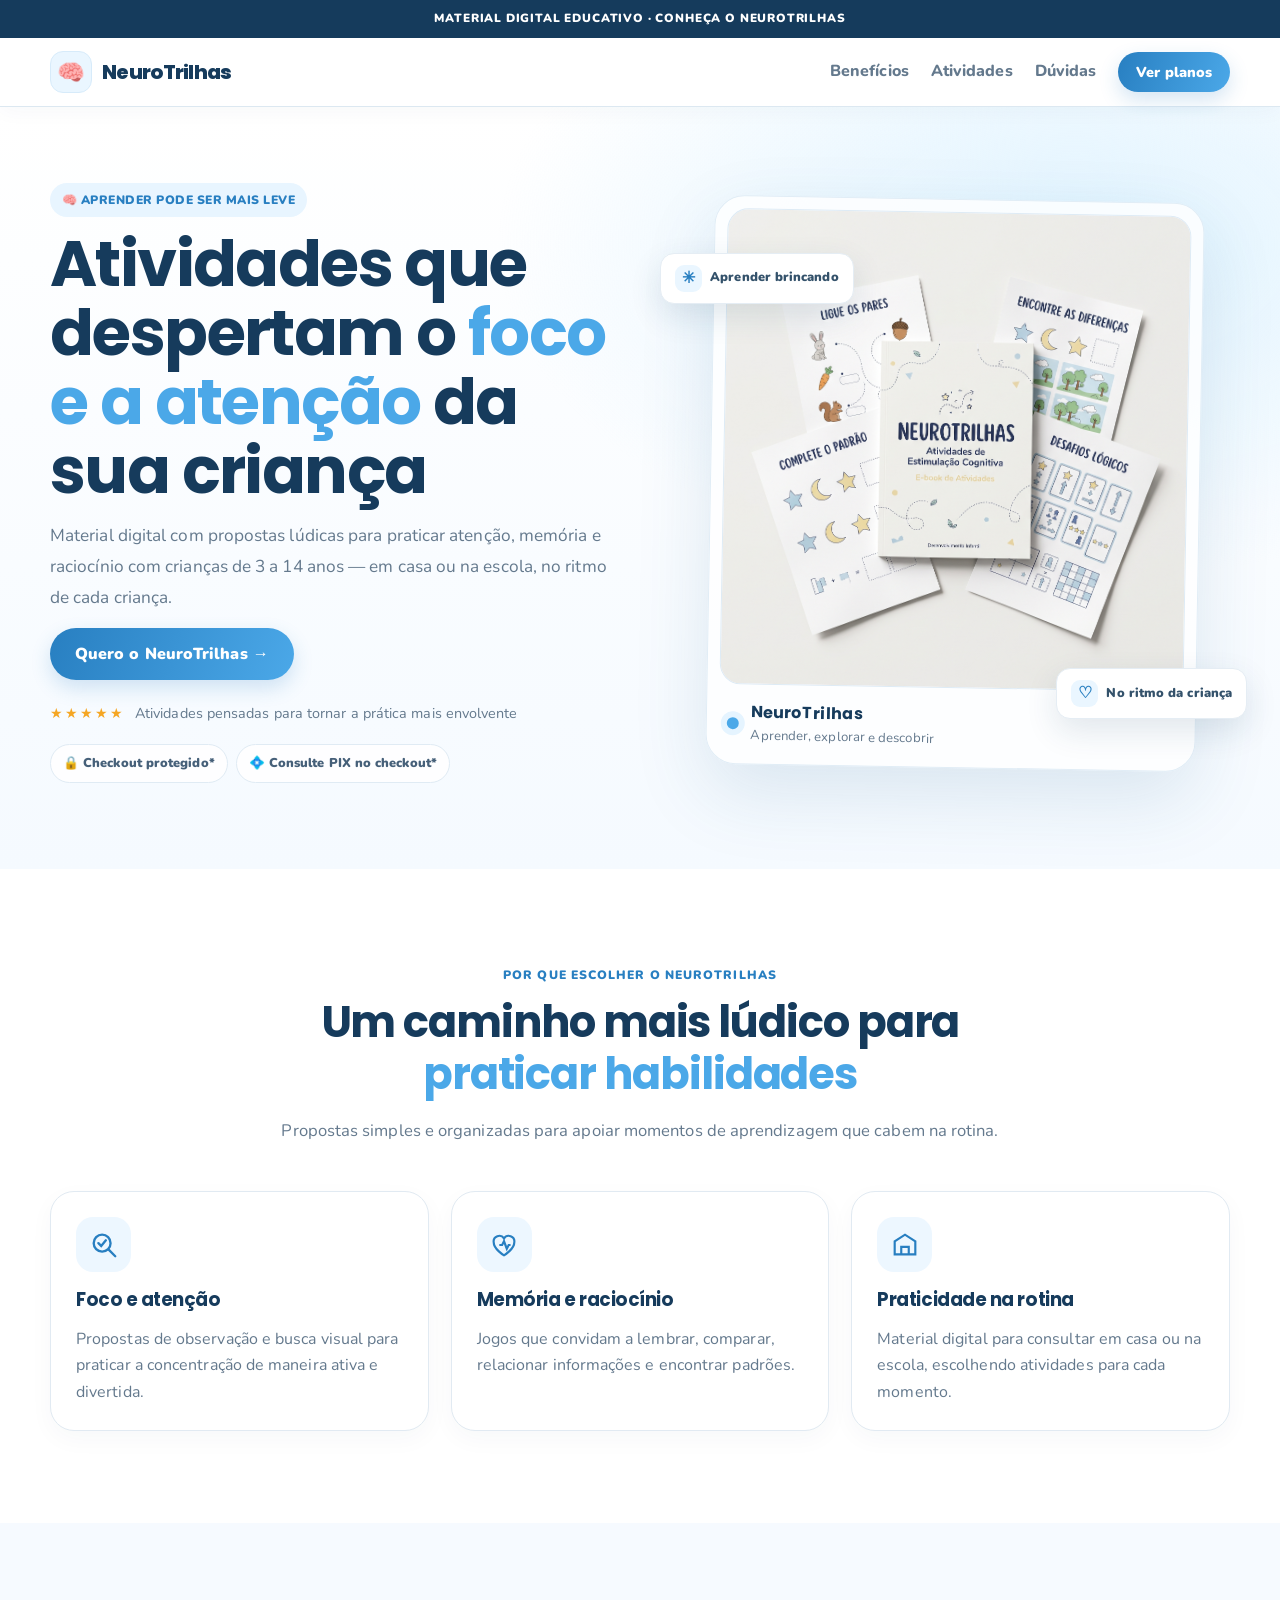
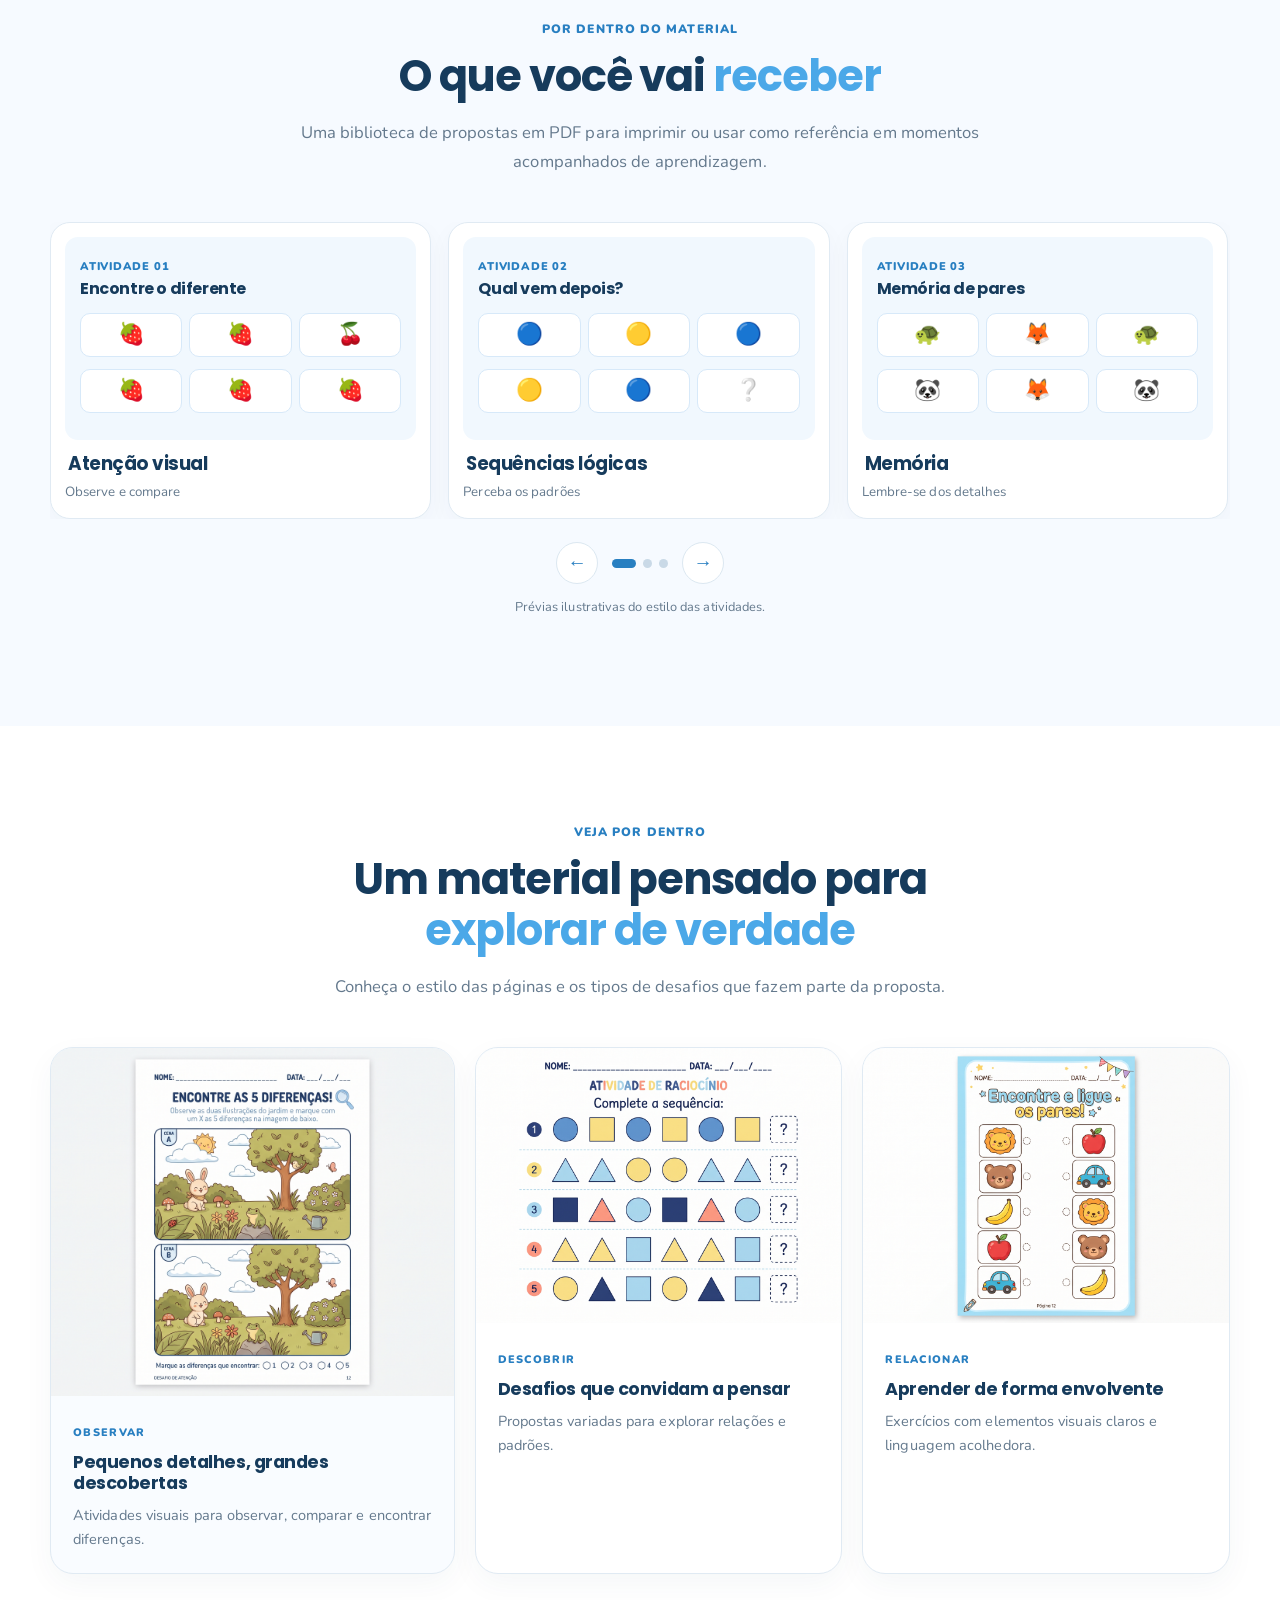
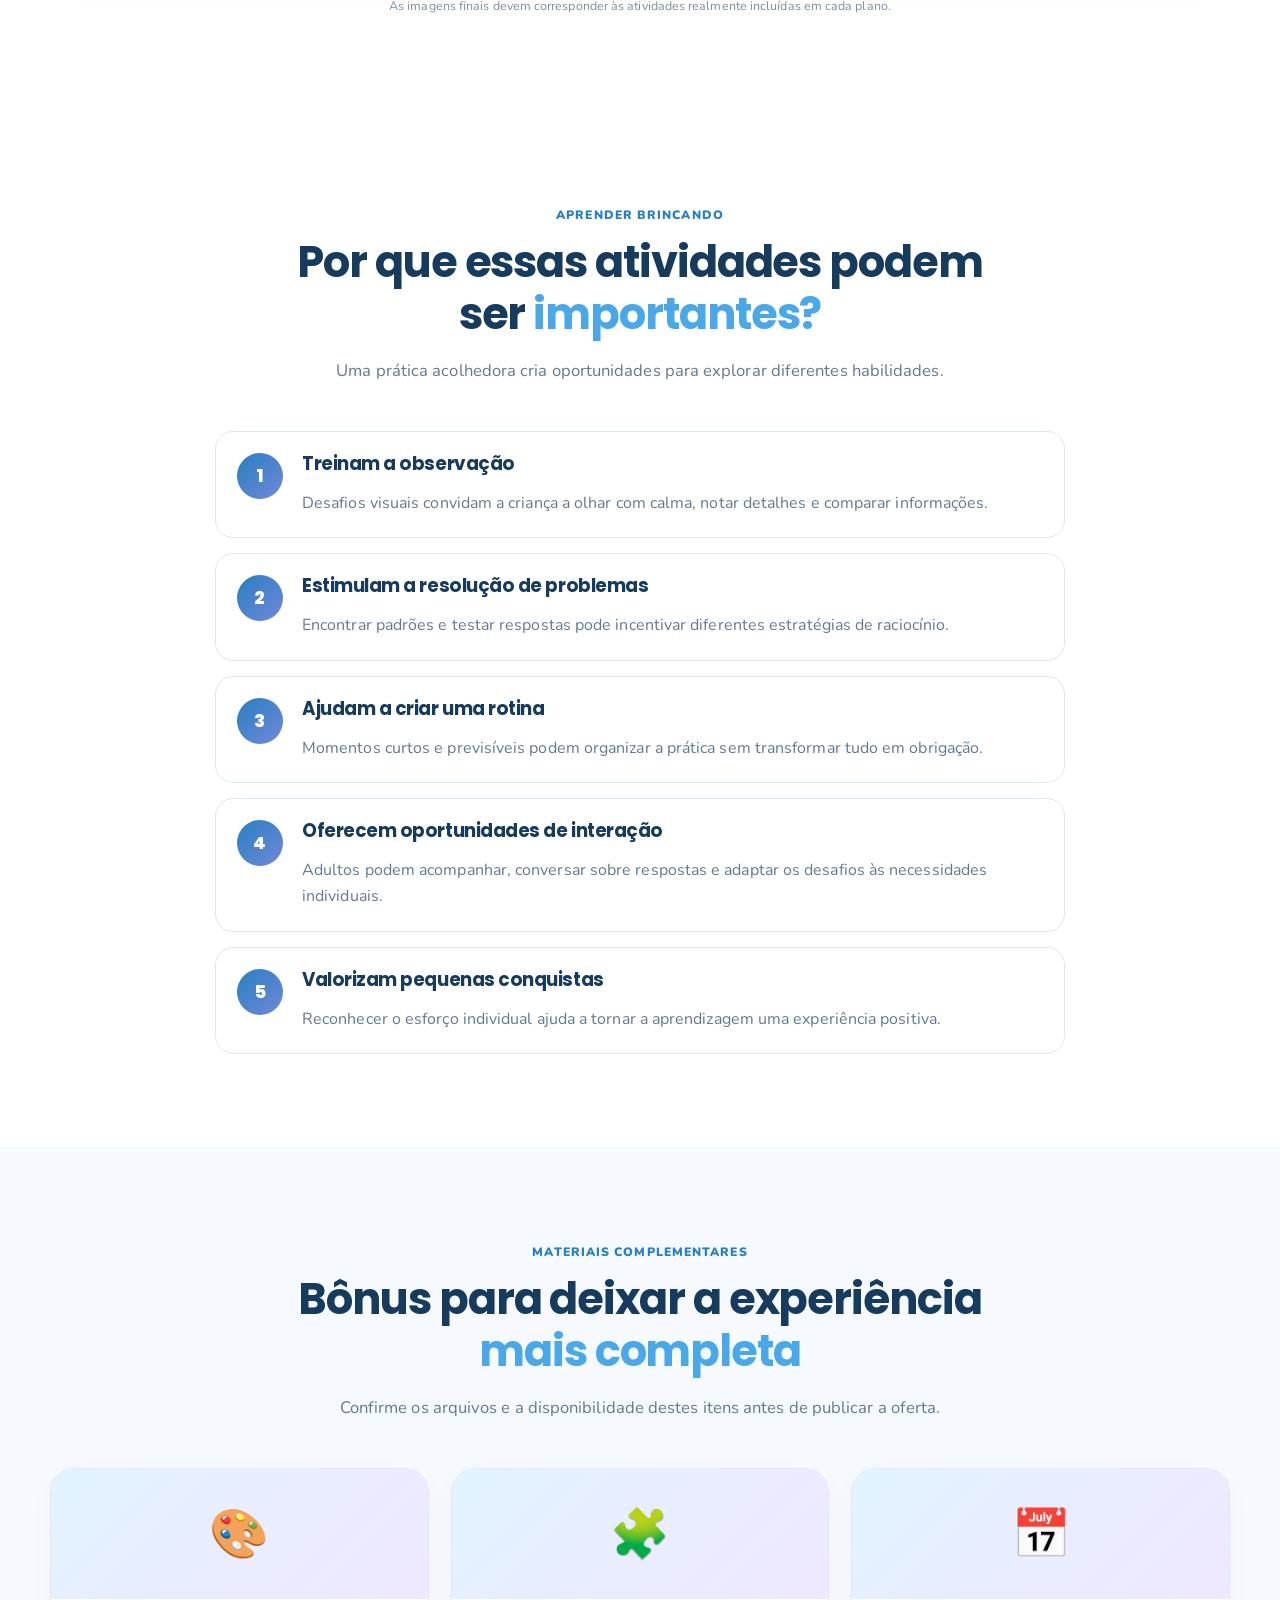
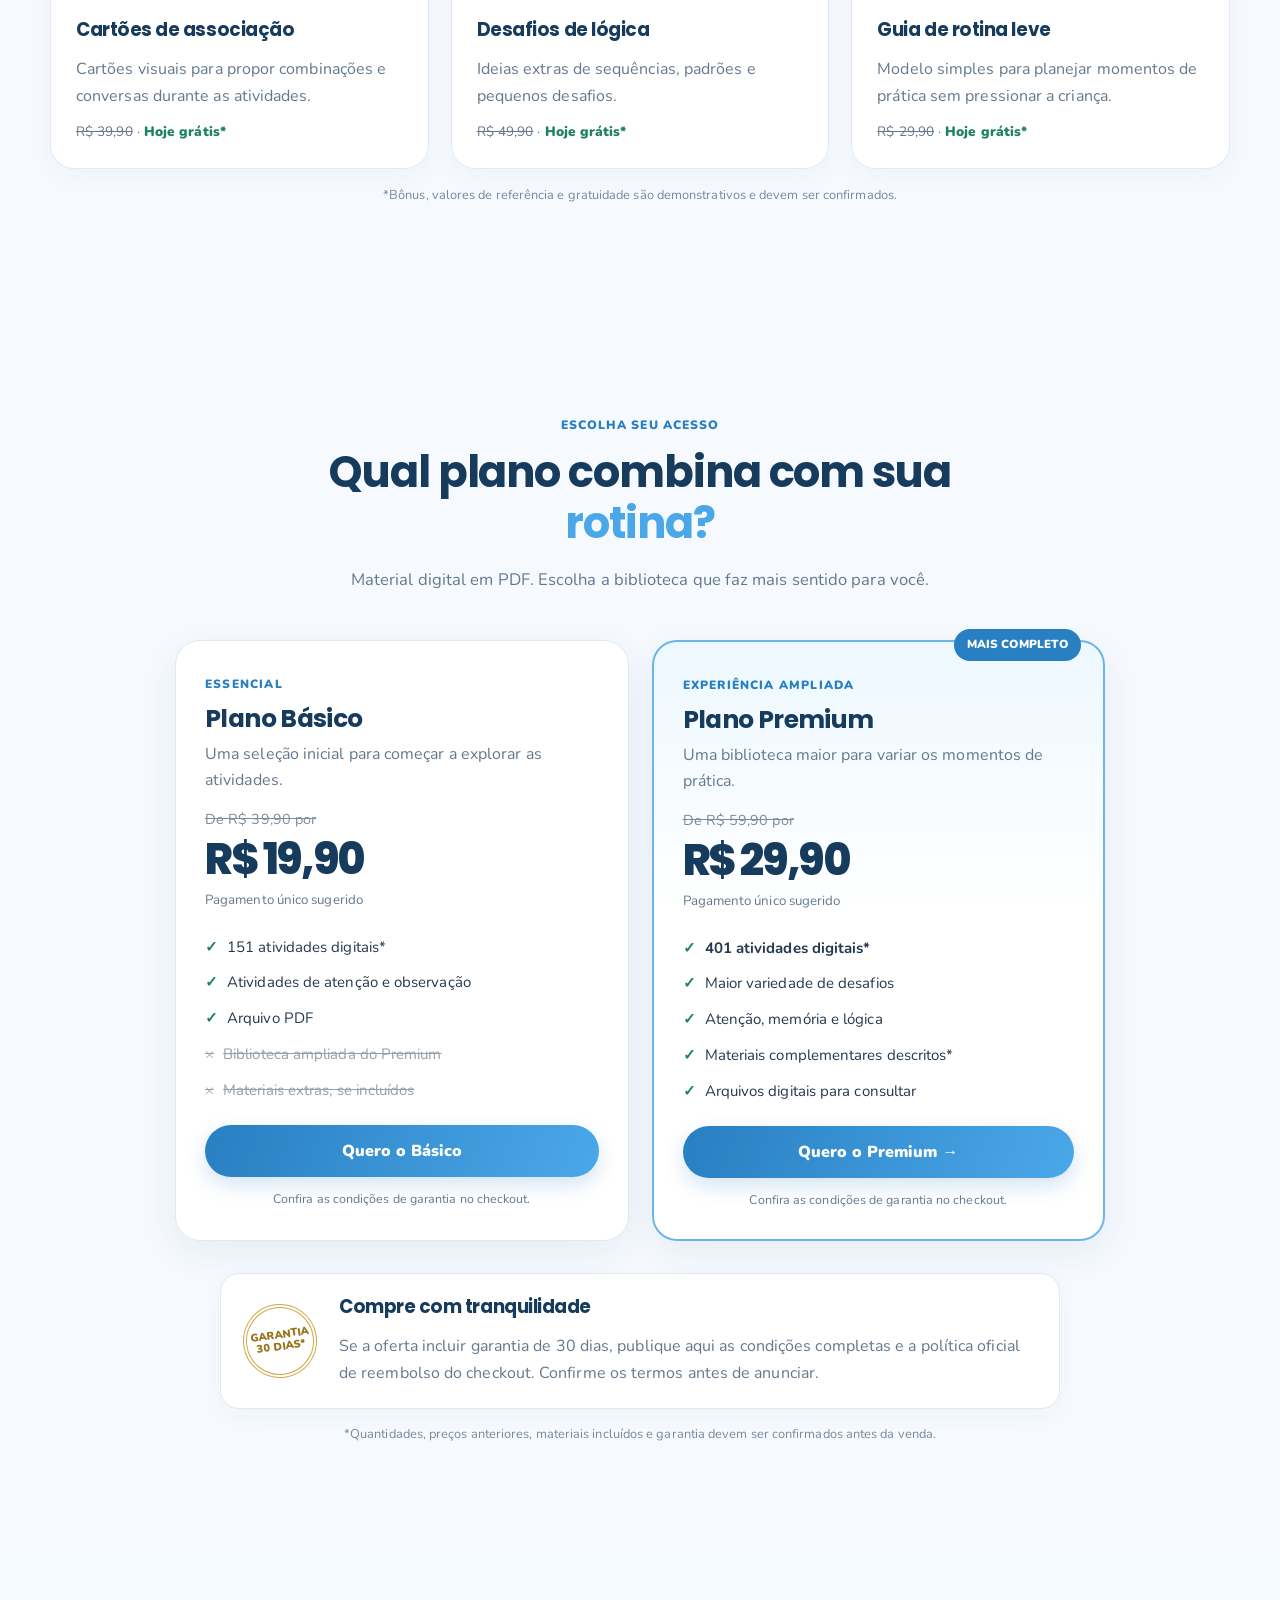
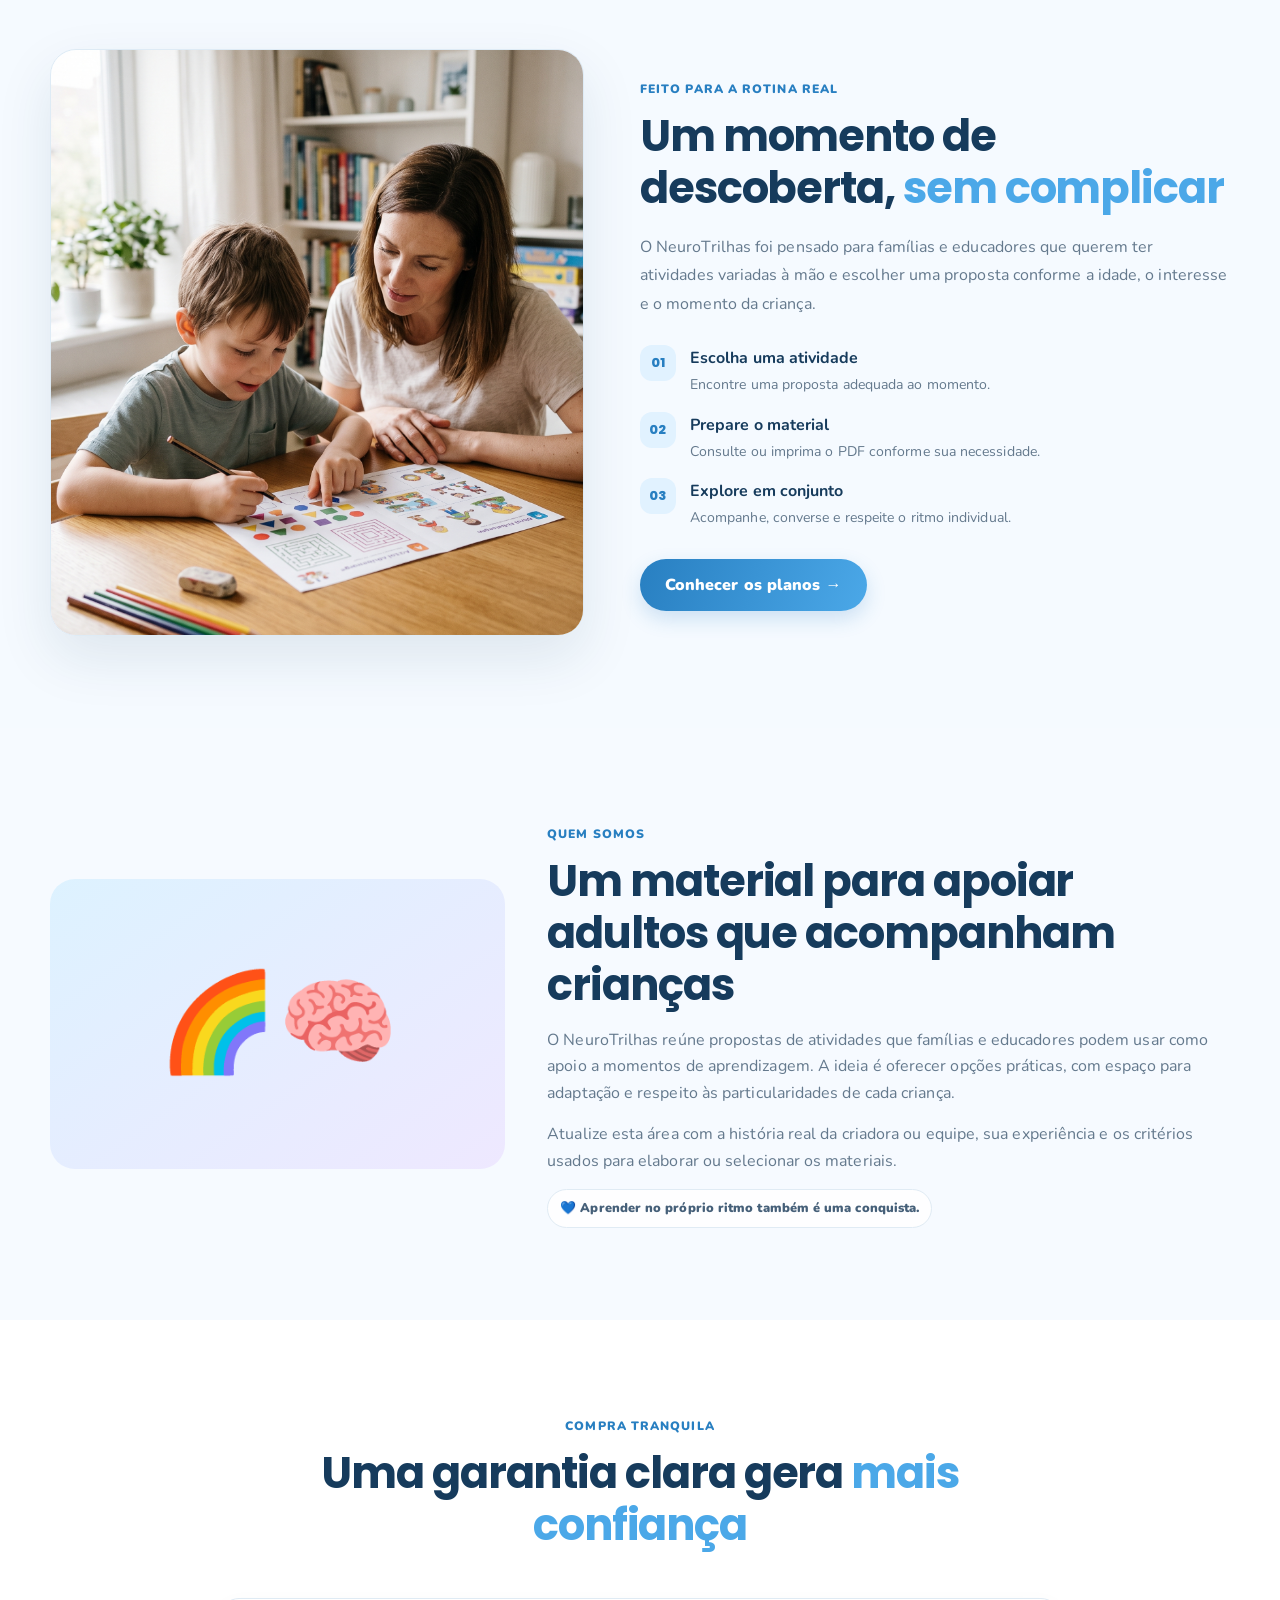
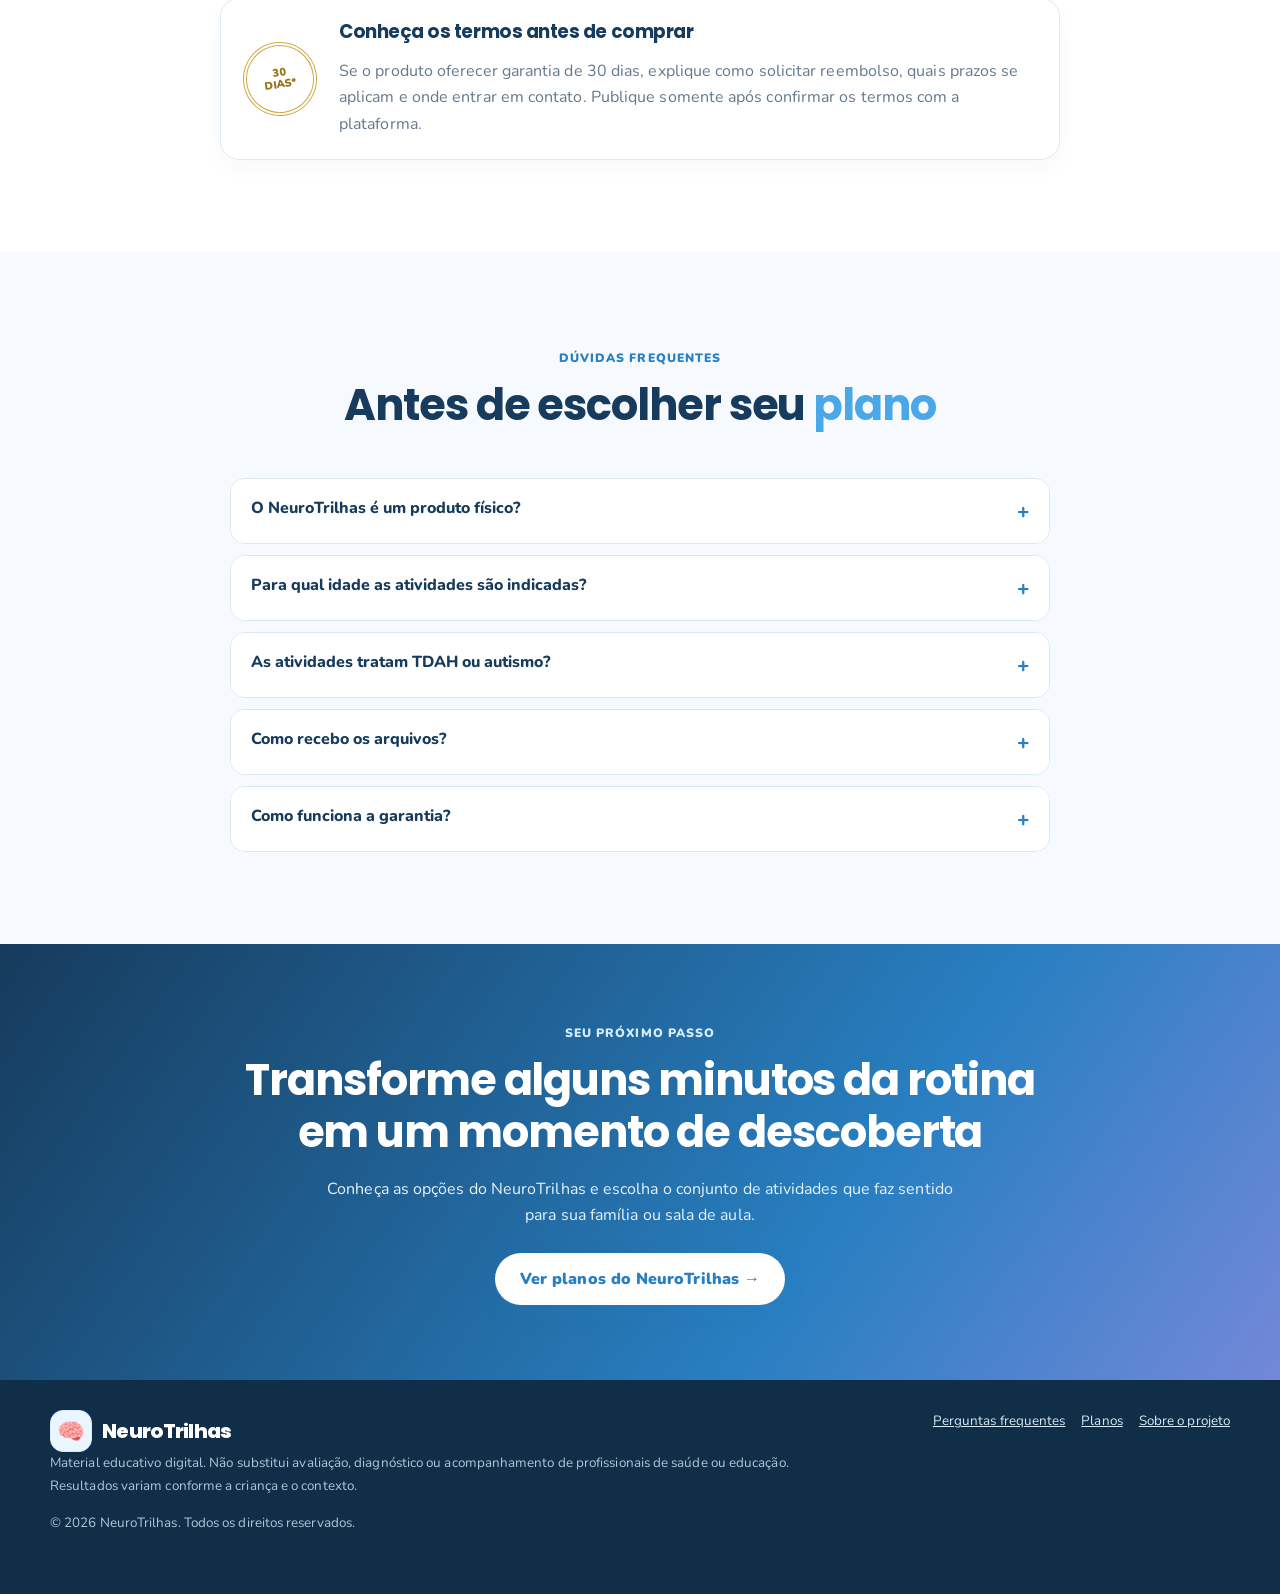
==== commit 7981afb4: "Corrige caminhos das imagens NeuroTrilhas" ====
--- a/public/neurotrilhas.html
+++ b/public/neurotrilhas.html
@@ -34,7 +34,7 @@
 <main>
 <section class="hero" id="inicio"><div class="container heroGrid"><div class="heroCopy"><span class="eyebrow">🧠 Aprender pode ser mais leve</span><h1>Atividades que despertam o <span class="hi">foco e a atenção</span> da sua criança</h1><p class="lead">Material digital com propostas lúdicas para praticar atenção, memória e raciocínio com crianças de 3 a 14 anos — em casa ou na escola, no ritmo de cada criança.</p><a class="btn pulse" href="#planos">Quero o NeuroTrilhas →</a><div class="proof"><span class="stars">★★★★★</span><span>Atividades pensadas para tornar a prática mais envolvente</span></div><div class="trust"><span class="pill">🔒 Checkout protegido*</span><span class="pill">💠 Consulte PIX no checkout*</span></div></div><div class="visual heroVisual" aria-label="Prévia visual do material NeuroTrilhas">
 <div class="heroImageFrame"><div class="image-slot heroImageSlot">
-<img loading="eager" fetchpriority="high" decoding="async" src="images/neurotrilhas-hero.png" alt="Mockup editorial do e-book de atividades NeuroTrilhas" onerror="this.parentElement.classList.add('image-missing')">
+<img loading="eager" fetchpriority="high" decoding="async" src="images/neurotrilhas-hero.png.jpg" alt="Mockup editorial do e-book de atividades NeuroTrilhas" onerror="this.parentElement.classList.add('image-missing')">
 <span class="image-guide"><strong>IMAGEM 01 · CAPA + PÁGINAS</strong><small>Adicionar mockup do e-book e folhas de atividades</small></span>
 </div><div class="heroImageCaption"><span class="captionDot"></span><span><strong>NeuroTrilhas</strong><small>Aprender, explorar e descobrir</small></span></div></div>
 <div class="float f1"><span class="floatIcon">✳</span> Aprender brincando</div><div class="float f2"><span class="floatIcon">♡</span> No ritmo da criança</div>
@@ -42,13 +42,13 @@
 <section class="section" id="beneficios"><div class="container"><div class="head"><span class="eyebrow">Por que escolher o NeuroTrilhas</span><h2>Um caminho mais lúdico para <span class="hi">praticar habilidades</span></h2><p>Propostas simples e organizadas para apoiar momentos de aprendizagem que cabem na rotina.</p></div><div class="grid3"><article class="card"><div class="ico"><svg width="30" height="30" viewBox="0 0 32 32" fill="none"><circle cx="14" cy="14" r="9" stroke="currentColor" stroke-width="2.5"/><path d="m21 21 7 7M10 14l3 3 5-6" stroke="currentColor" stroke-width="2.5" stroke-linecap="round"/></svg></div><h3>Foco e atenção</h3><p>Propostas de observação e busca visual para praticar a concentração de maneira ativa e divertida.</p></article><article class="card"><div class="ico"><svg width="30" height="30" viewBox="0 0 32 32" fill="none"><path d="M16 27s-11-6.5-11-14A6 6 0 0 1 16 9a6 6 0 0 1 11 4c0 7.5-11 14-11 14Z" stroke="currentColor" stroke-width="2.3"/><path d="M11 16h3l2-4 3 8 2-4h2" stroke="currentColor" stroke-width="2.3"/></svg></div><h3>Memória e raciocínio</h3><p>Jogos que convidam a lembrar, comparar, relacionar informações e encontrar padrões.</p></article><article class="card"><div class="ico"><svg width="30" height="30" viewBox="0 0 32 32" fill="none"><path d="M5 26V12l11-7 11 7v14H5Z" stroke="currentColor" stroke-width="2.3"/><path d="M12 26v-8h8v8M10 13h.01M16 13h.01M22 13h.01" stroke="currentColor" stroke-width="2.3"/></svg></div><h3>Praticidade na rotina</h3><p>Material digital para consultar em casa ou na escola, escolhendo atividades para cada momento.</p></article></div></div></section>
 <section class="section soft" id="conteudo"><div class="container"><div class="head"><span class="eyebrow">Por dentro do material</span><h2>O que você vai <span class="hi">receber</span></h2><p>Uma biblioteca de propostas em PDF para imprimir ou usar como referência em momentos acompanhados de aprendizagem.</p></div><div class="carousel"><div class="track" id="track"><article class="activity"><div class="preview"><span class="tag">Atividade 01</span><h4>Encontre o diferente</h4><div class="symbolrow"><span class="symbol">🍓</span><span class="symbol">🍓</span><span class="symbol">🍒</span></div><div class="symbolrow"><span class="symbol">🍓</span><span class="symbol">🍓</span><span class="symbol">🍓</span></div></div><h3 style="margin:13px 3px 3px">Atenção visual</h3><small class="muted">Observe e compare</small></article><article class="activity"><div class="preview"><span class="tag">Atividade 02</span><h4>Qual vem depois?</h4><div class="symbolrow"><span class="symbol">🔵</span><span class="symbol">🟡</span><span class="symbol">🔵</span></div><div class="symbolrow"><span class="symbol">🟡</span><span class="symbol">🔵</span><span class="symbol">❔</span></div></div><h3 style="margin:13px 3px 3px">Sequências lógicas</h3><small class="muted">Perceba os padrões</small></article><article class="activity"><div class="preview"><span class="tag">Atividade 03</span><h4>Memória de pares</h4><div class="symbolrow"><span class="symbol">🐢</span><span class="symbol">🦊</span><span class="symbol">🐢</span></div><div class="symbolrow"><span class="symbol">🐼</span><span class="symbol">🦊</span><span class="symbol">🐼</span></div></div><h3 style="margin:13px 3px 3px">Memória</h3><small class="muted">Lembre-se dos detalhes</small></article><article class="activity"><div class="preview"><span class="tag">Atividade 04</span><h4>Conte e descubra</h4><div class="symbolrow"><span class="symbol">⭐</span><span class="symbol">⭐</span><span class="symbol">⭐</span></div><div class="symbolrow"><span class="symbol">⭐</span><span class="symbol">⭐</span><span class="symbol">❔</span></div></div><h3 style="margin:13px 3px 3px">Contagem e atenção</h3><small class="muted">Conte com calma</small></article><article class="activity"><div class="preview"><span class="tag">Atividade 05</span><h4>Associe as formas</h4><div class="symbolrow"><span class="symbol">🔺</span><span class="symbol">🟦</span><span class="symbol">⚪</span></div><div class="symbolrow"><span class="symbol">⚪</span><span class="symbol">🔺</span><span class="symbol">🟦</span></div></div><h3 style="margin:13px 3px 3px">Associação</h3><small class="muted">Relacione imagens</small></article></div></div><div class="dotsbar"><button class="arrow" id="prev" aria-label="Atividades anteriores">←</button><div class="dots" id="dots"></div><button class="arrow" id="next" aria-label="Próximas atividades">→</button></div><p class="muted" style="text-align:center;font-size:.8rem;margin-top:13px">Prévias ilustrativas do estilo das atividades.</p></div></section>
 <section class="section imageShowcase" id="por-dentro"><div class="container"><div class="head"><span class="eyebrow">Veja por dentro</span><h2>Um material pensado para <span class="hi">explorar de verdade</span></h2><p>Conheça o estilo das páginas e os tipos de desafios que fazem parte da proposta.</p></div><div class="showcaseGrid">
-<article class="showcaseCard showcaseLarge"><div class="image-slot galleryImage"><img loading="lazy" decoding="async" src="images/atividade-atencao.png" alt="Página de atividade de atenção visual" onerror="this.parentElement.classList.add('image-missing')"><span class="image-guide"><strong>IMAGEM 02 · ATENÇÃO VISUAL</strong><small>Página real de atividade, pronta para imprimir</small></span></div><div class="showcaseText"><span class="miniLabel">OBSERVAR</span><h3>Pequenos detalhes, grandes descobertas</h3><p>Atividades visuais para observar, comparar e encontrar diferenças.</p></div></article>
-<article class="showcaseCard"><div class="image-slot galleryImage"><img loading="lazy" decoding="async" src="images/atividade-logica.png" alt="Página de atividade de lógica e sequências" onerror="this.parentElement.classList.add('image-missing')"><span class="image-guide"><strong>IMAGEM 03 · LÓGICA</strong><small>Sequências, padrões e associações</small></span></div><div class="showcaseText"><span class="miniLabel">DESCOBRIR</span><h3>Desafios que convidam a pensar</h3><p>Propostas variadas para explorar relações e padrões.</p></div></article>
-<article class="showcaseCard"><div class="image-slot galleryImage"><img loading="lazy" decoding="async" src="images/atividade-memoria.png" alt="Página de atividade de memória e associação" onerror="this.parentElement.classList.add('image-missing')"><span class="image-guide"><strong>IMAGEM 04 · MEMÓRIA</strong><small>Cartões ilustrados e associação</small></span></div><div class="showcaseText"><span class="miniLabel">RELACIONAR</span><h3>Aprender de forma envolvente</h3><p>Exercícios com elementos visuais claros e linguagem acolhedora.</p></div></article></div><p class="imageDisclaimer">As imagens finais devem corresponder às atividades realmente incluídas em cada plano.</p></div></section><section class="section"><div class="container"><div class="head"><span class="eyebrow">Aprender brincando</span><h2>Por que essas atividades podem ser <span class="hi">importantes?</span></h2><p>Uma prática acolhedora cria oportunidades para explorar diferentes habilidades.</p></div><div class="numberlist"><article class="numberitem"><div class="num">1</div><div><h3>Treinam a observação</h3><p>Desafios visuais convidam a criança a olhar com calma, notar detalhes e comparar informações.</p></div></article><article class="numberitem"><div class="num">2</div><div><h3>Estimulam a resolução de problemas</h3><p>Encontrar padrões e testar respostas pode incentivar diferentes estratégias de raciocínio.</p></div></article><article class="numberitem"><div class="num">3</div><div><h3>Ajudam a criar uma rotina</h3><p>Momentos curtos e previsíveis podem organizar a prática sem transformar tudo em obrigação.</p></div></article><article class="numberitem"><div class="num">4</div><div><h3>Oferecem oportunidades de interação</h3><p>Adultos podem acompanhar, conversar sobre respostas e adaptar os desafios às necessidades individuais.</p></div></article><article class="numberitem"><div class="num">5</div><div><h3>Valorizam pequenas conquistas</h3><p>Reconhecer o esforço individual ajuda a tornar a aprendizagem uma experiência positiva.</p></div></article></div></div></section>
+<article class="showcaseCard showcaseLarge"><div class="image-slot galleryImage"><img loading="lazy" decoding="async" src="images/atividade-atencao.png.jpg" alt="Página de atividade de atenção visual" onerror="this.parentElement.classList.add('image-missing')"><span class="image-guide"><strong>IMAGEM 02 · ATENÇÃO VISUAL</strong><small>Página real de atividade, pronta para imprimir</small></span></div><div class="showcaseText"><span class="miniLabel">OBSERVAR</span><h3>Pequenos detalhes, grandes descobertas</h3><p>Atividades visuais para observar, comparar e encontrar diferenças.</p></div></article>
+<article class="showcaseCard"><div class="image-slot galleryImage"><img loading="lazy" decoding="async" src="images/atividade-logica.png.jpg" alt="Página de atividade de lógica e sequências" onerror="this.parentElement.classList.add('image-missing')"><span class="image-guide"><strong>IMAGEM 03 · LÓGICA</strong><small>Sequências, padrões e associações</small></span></div><div class="showcaseText"><span class="miniLabel">DESCOBRIR</span><h3>Desafios que convidam a pensar</h3><p>Propostas variadas para explorar relações e padrões.</p></div></article>
+<article class="showcaseCard"><div class="image-slot galleryImage"><img loading="lazy" decoding="async" src="images/atividade-memoria.png.jpg" alt="Página de atividade de memória e associação" onerror="this.parentElement.classList.add('image-missing')"><span class="image-guide"><strong>IMAGEM 04 · MEMÓRIA</strong><small>Cartões ilustrados e associação</small></span></div><div class="showcaseText"><span class="miniLabel">RELACIONAR</span><h3>Aprender de forma envolvente</h3><p>Exercícios com elementos visuais claros e linguagem acolhedora.</p></div></article></div><p class="imageDisclaimer">As imagens finais devem corresponder às atividades realmente incluídas em cada plano.</p></div></section><section class="section"><div class="container"><div class="head"><span class="eyebrow">Aprender brincando</span><h2>Por que essas atividades podem ser <span class="hi">importantes?</span></h2><p>Uma prática acolhedora cria oportunidades para explorar diferentes habilidades.</p></div><div class="numberlist"><article class="numberitem"><div class="num">1</div><div><h3>Treinam a observação</h3><p>Desafios visuais convidam a criança a olhar com calma, notar detalhes e comparar informações.</p></div></article><article class="numberitem"><div class="num">2</div><div><h3>Estimulam a resolução de problemas</h3><p>Encontrar padrões e testar respostas pode incentivar diferentes estratégias de raciocínio.</p></div></article><article class="numberitem"><div class="num">3</div><div><h3>Ajudam a criar uma rotina</h3><p>Momentos curtos e previsíveis podem organizar a prática sem transformar tudo em obrigação.</p></div></article><article class="numberitem"><div class="num">4</div><div><h3>Oferecem oportunidades de interação</h3><p>Adultos podem acompanhar, conversar sobre respostas e adaptar os desafios às necessidades individuais.</p></div></article><article class="numberitem"><div class="num">5</div><div><h3>Valorizam pequenas conquistas</h3><p>Reconhecer o esforço individual ajuda a tornar a aprendizagem uma experiência positiva.</p></div></article></div></div></section>
 <section class="section soft" id="bonus"><div class="container"><div class="head"><span class="eyebrow">Materiais complementares</span><h2>Bônus para deixar a experiência <span class="hi">mais completa</span></h2><p>Confirme os arquivos e a disponibilidade destes itens antes de publicar a oferta.</p></div><div class="grid3"><article class="card"><div class="bonusart">🎨</div><h3>Cartões de associação</h3><p>Cartões visuais para propor combinações e conversas durante as atividades.</p><div class="bonusprice"><s>R$ 39,90</s> · <span class="free">Hoje grátis*</span></div></article><article class="card"><div class="bonusart">🧩</div><h3>Desafios de lógica</h3><p>Ideias extras de sequências, padrões e pequenos desafios.</p><div class="bonusprice"><s>R$ 49,90</s> · <span class="free">Hoje grátis*</span></div></article><article class="card"><div class="bonusart">📅</div><h3>Guia de rotina leve</h3><p>Modelo simples para planejar momentos de prática sem pressionar a criança.</p><div class="bonusprice"><s>R$ 29,90</s> · <span class="free">Hoje grátis*</span></div></article></div><p class="demo" style="margin-top:16px">*Bônus, valores de referência e gratuidade são demonstrativos e devem ser confirmados.</p></div></section>
 
 <section class="section soft" id="planos"><div class="container"><div class="head"><span class="eyebrow">Escolha seu acesso</span><h2>Qual plano combina com sua <span class="hi">rotina?</span></h2><p>Material digital em PDF. Escolha a biblioteca que faz mais sentido para você.</p></div><div class="pricing"><article class="pricecard" id="basic-card"><span class="plan">Essencial</span><h3>Plano Básico</h3><p class="muted">Uma seleção inicial para começar a explorar as atividades.</p><div class="priceold">De R$ 39,90 por</div><div class="price">R$ 19,90</div><small class="muted">Pagamento único sugerido</small><ul class="benefits"><li><span class="check">✓</span>151 atividades digitais*</li><li><span class="check">✓</span>Atividades de atenção e observação</li><li><span class="check">✓</span>Arquivo PDF</li><li class="strike"><span class="cross">×</span> Biblioteca ampliada do Premium</li><li class="strike"><span class="cross">×</span> Materiais extras, se incluídos</li></ul><button class="btn full" id="basic-cta">Quero o Básico</button><p class="muted" style="font-size:.78rem;text-align:center;margin:12px 0 0">Confira as condições de garantia no checkout.</p></article><article class="pricecard premium" id="premium-card"><span class="badge">MAIS COMPLETO</span><span class="plan">Experiência ampliada</span><h3>Plano Premium</h3><p class="muted">Uma biblioteca maior para variar os momentos de prática.</p><div class="priceold">De R$ 59,90 por</div><div class="price">R$ 29,90</div><small class="muted">Pagamento único sugerido</small><ul class="benefits"><li><span class="check">✓</span><strong>401 atividades digitais*</strong></li><li><span class="check">✓</span>Maior variedade de desafios</li><li><span class="check">✓</span>Atenção, memória e lógica</li><li><span class="check">✓</span>Materiais complementares descritos*</li><li><span class="check">✓</span>Arquivos digitais para consultar</li></ul><button class="btn full" id="premium-cta">Quero o Premium →</button><p class="muted" style="font-size:.78rem;text-align:center;margin:12px 0 0">Confira as condições de garantia no checkout.</p></article></div><div class="guarantee"><div class="seal">GARANTIA<br>30 DIAS*</div><div><h3>Compre com tranquilidade</h3><p>Se a oferta incluir garantia de 30 dias, publique aqui as condições completas e a política oficial de reembolso do checkout. Confirme os termos antes de anunciar.</p></div></div><p class="demo" style="margin-top:15px">*Quantidades, preços anteriores, materiais incluídos e garantia devem ser confirmados antes da venda.</p></div></section>
-<section class="section useCaseSection"><div class="container useCaseGrid"><div class="image-slot lifestyleImage"><img loading="lazy" decoding="async" src="images/familia-usando.png" alt="Adulto e criança explorando juntos uma atividade impressa" onerror="this.parentElement.classList.add('image-missing')"><span class="image-guide"><strong>IMAGEM 05 · USO REAL</strong><small>Adulto e criança fazendo uma atividade impressa juntos</small></span></div><div class="useCaseCopy"><span class="eyebrow">Feito para a rotina real</span><h2>Um momento de descoberta, <span class="hi">sem complicar</span></h2><p>O NeuroTrilhas foi pensado para famílias e educadores que querem ter atividades variadas à mão e escolher uma proposta conforme a idade, o interesse e o momento da criança.</p><div class="useSteps"><div><span>01</span><p><strong>Escolha uma atividade</strong><small>Encontre uma proposta adequada ao momento.</small></p></div><div><span>02</span><p><strong>Prepare o material</strong><small>Consulte ou imprima o PDF conforme sua necessidade.</small></p></div><div><span>03</span><p><strong>Explore em conjunto</strong><small>Acompanhe, converse e respeite o ritmo individual.</small></p></div></div><a class="btn" href="#planos">Conhecer os planos →</a></div></div></section>
+<section class="section useCaseSection"><div class="container useCaseGrid"><div class="image-slot lifestyleImage"><img loading="lazy" decoding="async" src="images/familia-usando.png.jpg" alt="Adulto e criança explorando juntos uma atividade impressa" onerror="this.parentElement.classList.add('image-missing')"><span class="image-guide"><strong>IMAGEM 05 · USO REAL</strong><small>Adulto e criança fazendo uma atividade impressa juntos</small></span></div><div class="useCaseCopy"><span class="eyebrow">Feito para a rotina real</span><h2>Um momento de descoberta, <span class="hi">sem complicar</span></h2><p>O NeuroTrilhas foi pensado para famílias e educadores que querem ter atividades variadas à mão e escolher uma proposta conforme a idade, o interesse e o momento da criança.</p><div class="useSteps"><div><span>01</span><p><strong>Escolha uma atividade</strong><small>Encontre uma proposta adequada ao momento.</small></p></div><div><span>02</span><p><strong>Prepare o material</strong><small>Consulte ou imprima o PDF conforme sua necessidade.</small></p></div><div><span>03</span><p><strong>Explore em conjunto</strong><small>Acompanhe, converse e respeite o ritmo individual.</small></p></div></div><a class="btn" href="#planos">Conhecer os planos →</a></div></div></section>
 <section class="section soft" id="sobre"><div class="container about"><div class="aboutpic" aria-label="Ilustração de aprendizagem">🌈🧠</div><div><span class="eyebrow">Quem somos</span><h2>Um material para apoiar adultos que acompanham crianças</h2><p>O NeuroTrilhas reúne propostas de atividades que famílias e educadores podem usar como apoio a momentos de aprendizagem. A ideia é oferecer opções práticas, com espaço para adaptação e respeito às particularidades de cada criança.</p><p>Atualize esta área com a história real da criadora ou equipe, sua experiência e os critérios usados para elaborar ou selecionar os materiais.</p><div class="pill" style="display:inline-block;white-space:normal">💙 Aprender no próprio ritmo também é uma conquista.</div></div></div></section>
 <section class="section"><div class="container"><div class="head"><span class="eyebrow">Compra tranquila</span><h2>Uma garantia clara gera <span class="hi">mais confiança</span></h2></div><div class="guarantee"><div class="seal">30<br>DIAS*</div><div><h3>Conheça os termos antes de comprar</h3><p>Se o produto oferecer garantia de 30 dias, explique como solicitar reembolso, quais prazos se aplicam e onde entrar em contato. Publique somente após confirmar os termos com a plataforma.</p></div></div></div></section>
 <section class="section soft" id="faq"><div class="container"><div class="head"><span class="eyebrow">Dúvidas frequentes</span><h2>Antes de escolher seu <span class="hi">plano</span></h2></div><div class="faq"><div class="faqitem"><button class="question" aria-expanded="false"><span>O NeuroTrilhas é um produto físico?</span><span>+</span></button><div class="answer" hidden>Não. A proposta é um material digital em PDF. Confira no checkout como e quando os arquivos serão disponibilizados.</div></div><div class="faqitem"><button class="question" aria-expanded="false"><span>Para qual idade as atividades são indicadas?</span><span>+</span></button><div class="answer" hidden>O material foi pensado para crianças de 3 a 14 anos. Escolha as atividades conforme o desenvolvimento, as preferências e as necessidades individuais.</div></div><div class="faqitem"><button class="question" aria-expanded="false"><span>As atividades tratam TDAH ou autismo?</span><span>+</span></button><div class="answer" hidden>Não. O material não diagnostica nem trata condições clínicas e não substitui avaliação ou acompanhamento profissional. Converse com os profissionais que acompanham a criança sobre seu uso.</div></div><div class="faqitem"><button class="question" aria-expanded="false"><span>Como recebo os arquivos?</span><span>+</span></button><div class="answer" hidden>A entrega deverá ocorrer conforme as instruções da plataforma de checkout. Configure e teste o pagamento e a entrega antes de publicar.</div></div><div class="faqitem"><button class="question" aria-expanded="false"><span>Como funciona a garantia?</span><span>+</span></button><div class="answer" hidden>O prazo e as condições precisam ser confirmados pelo responsável pelo produto e descritos no checkout.</div></div></div></div></section>
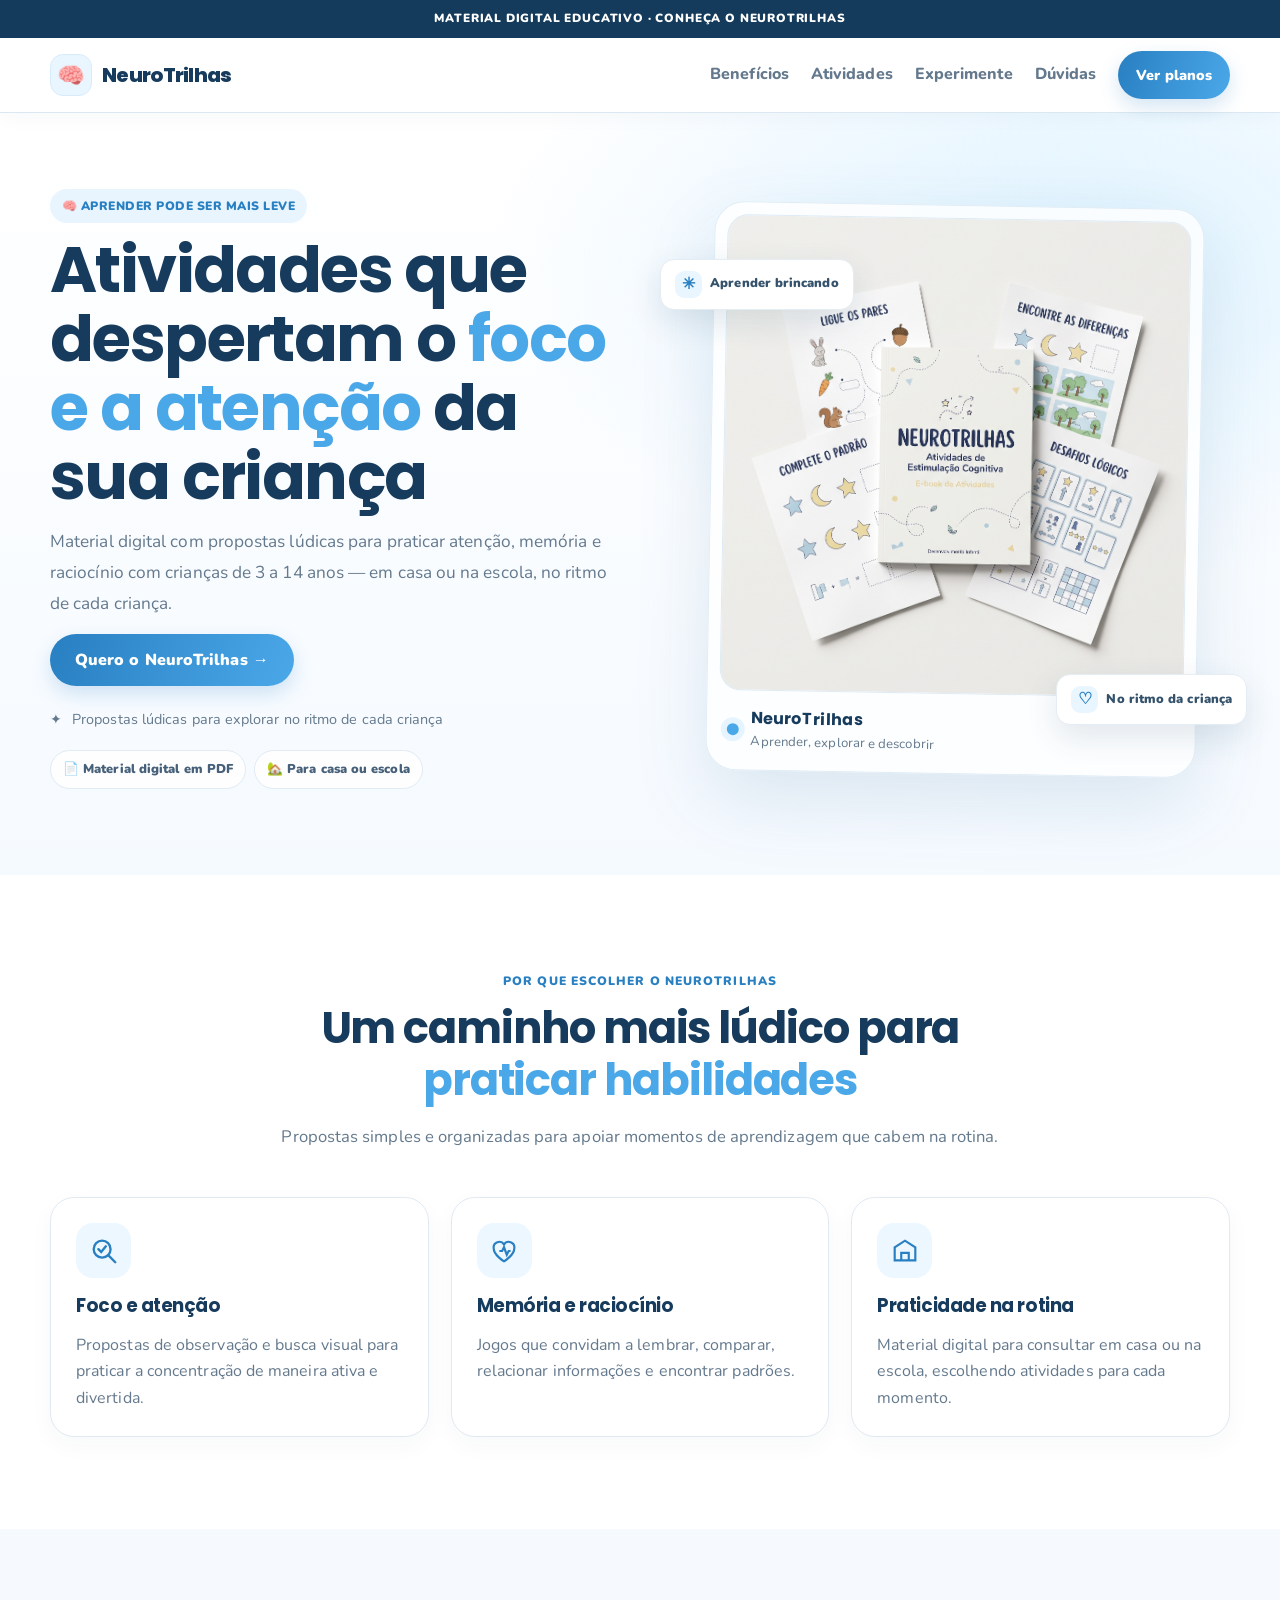
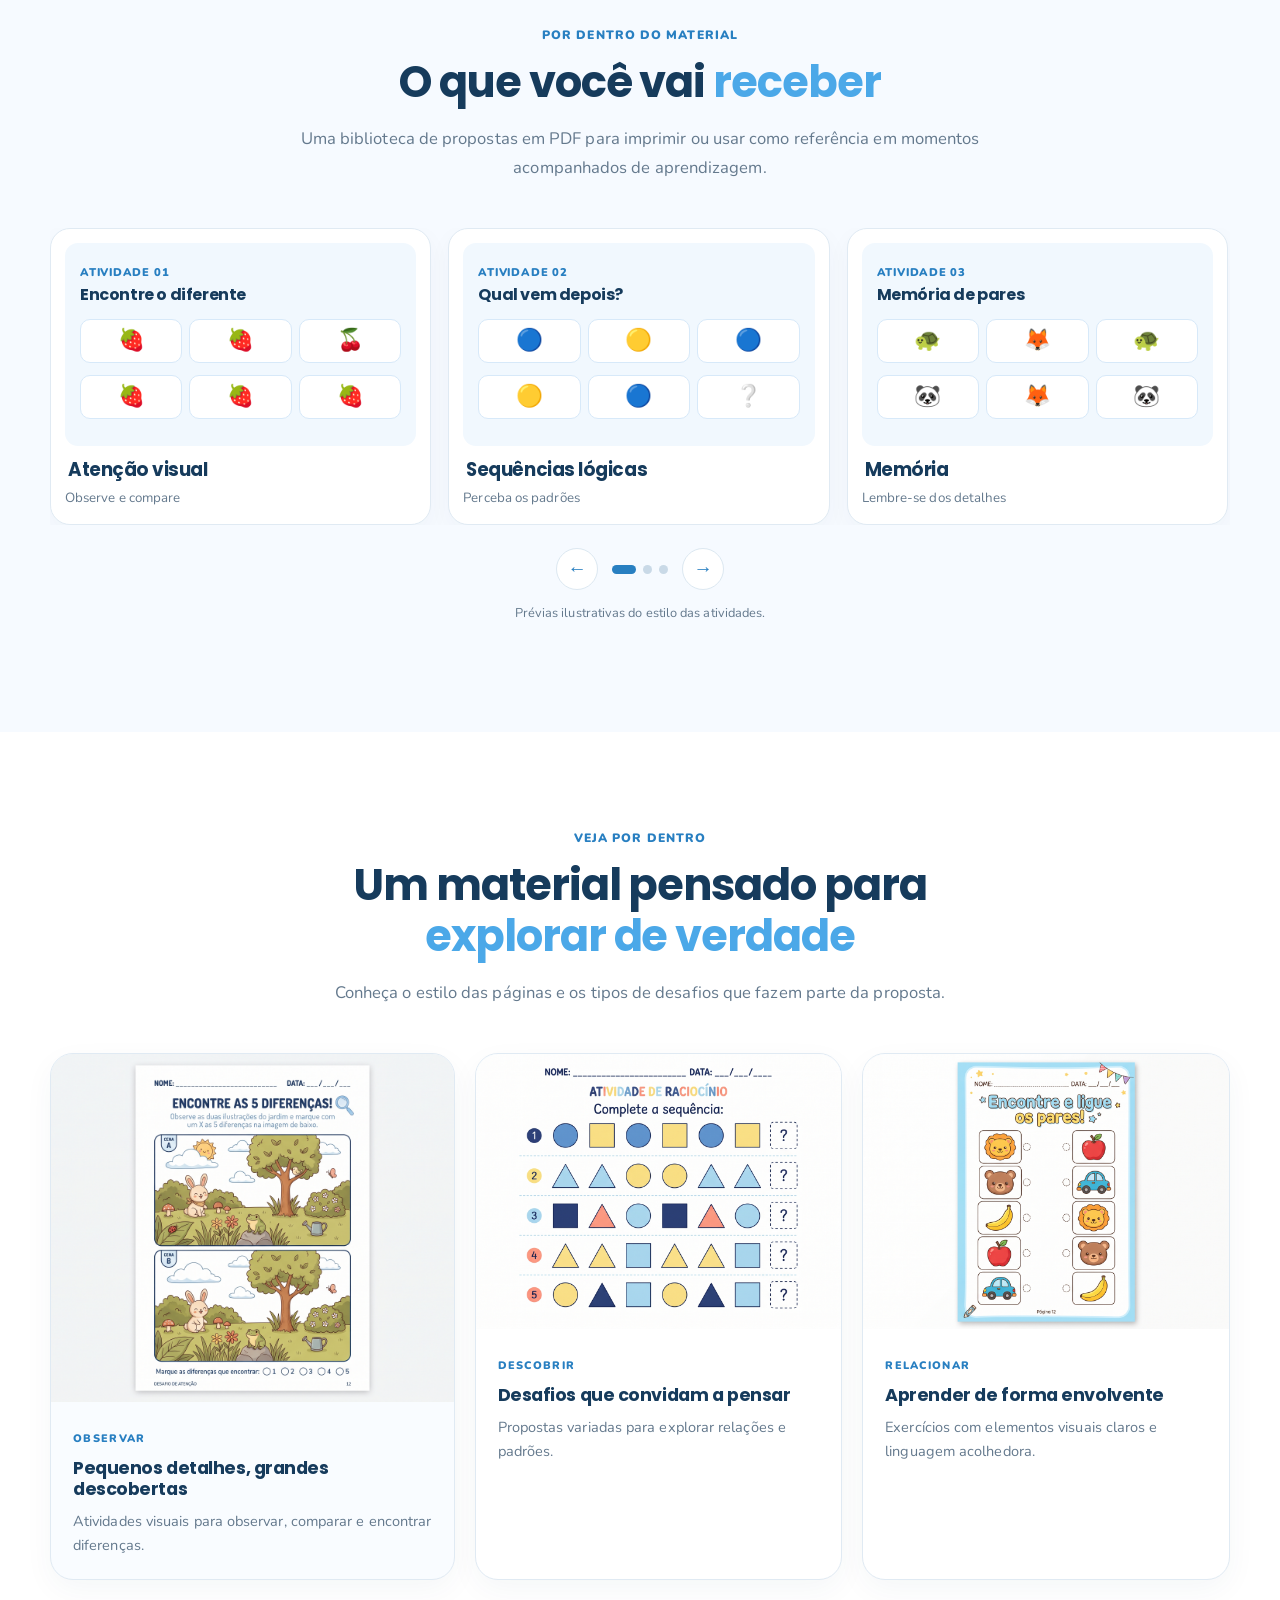
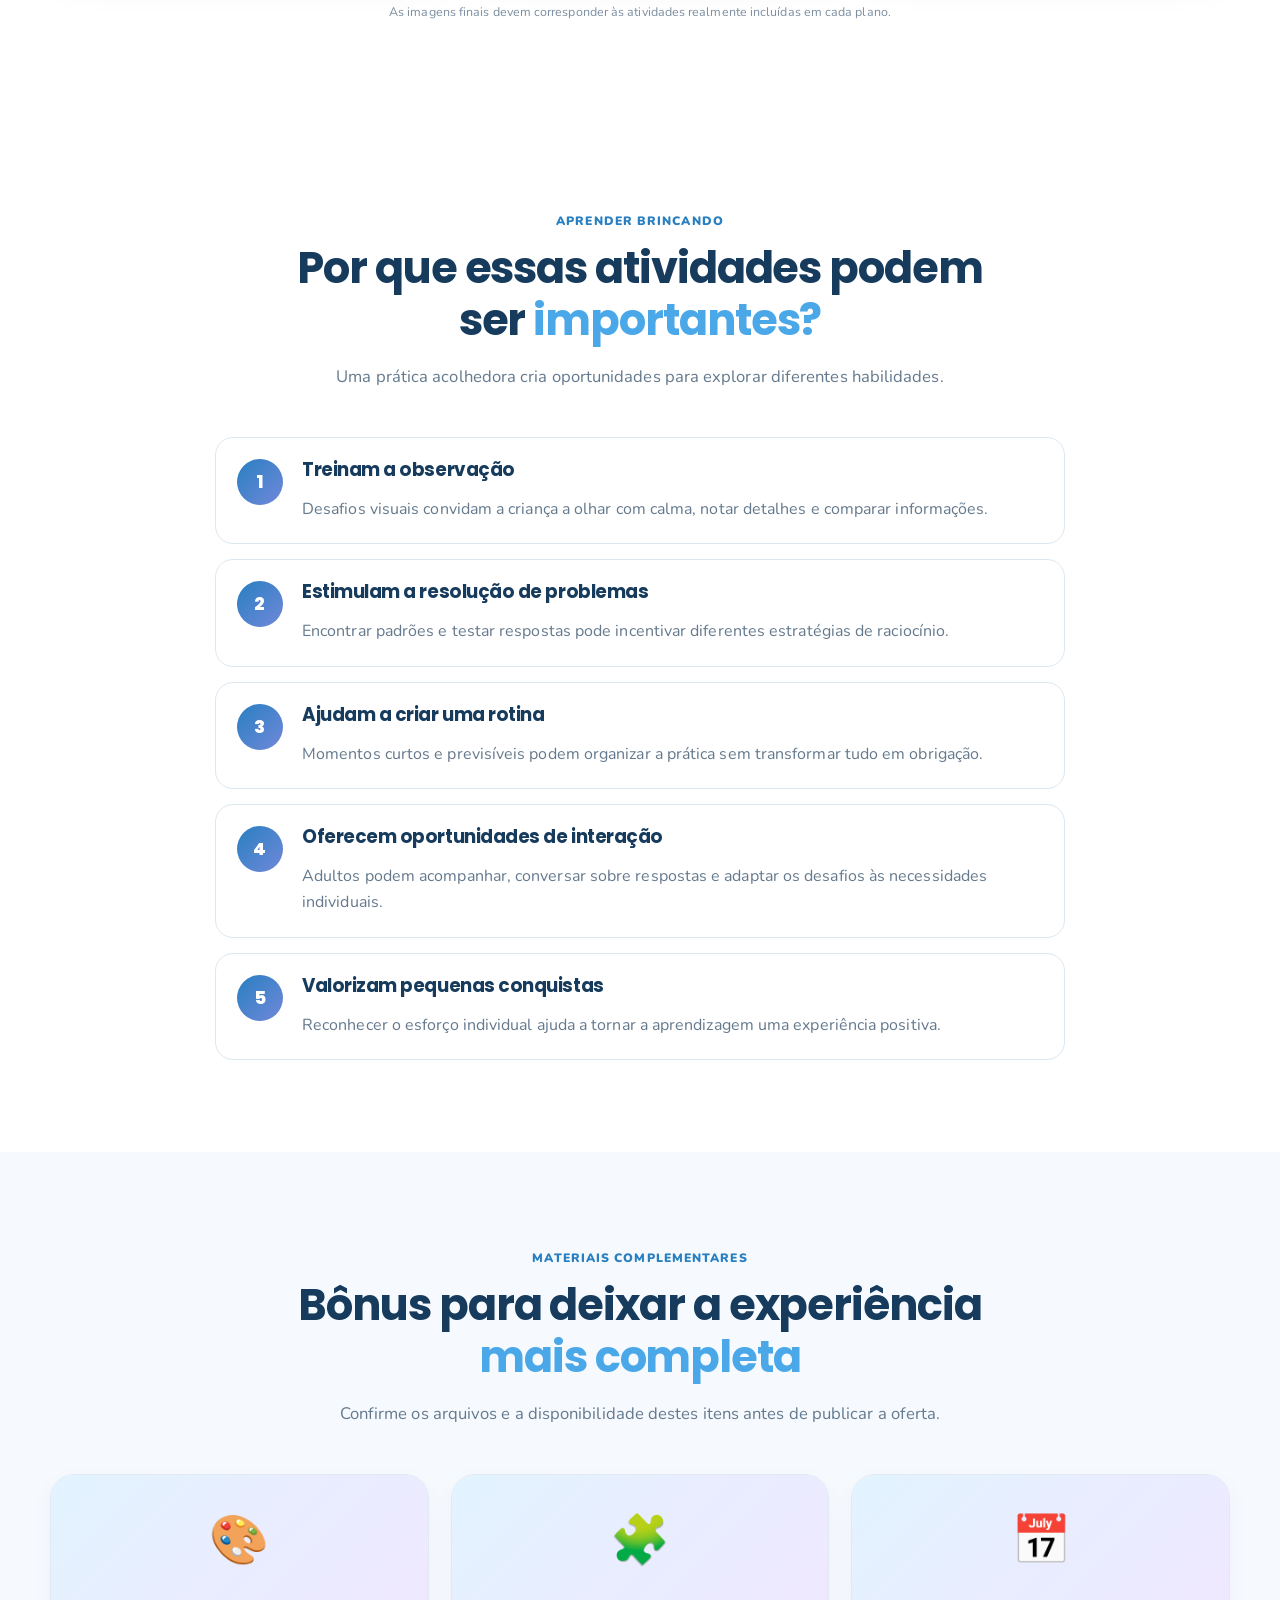
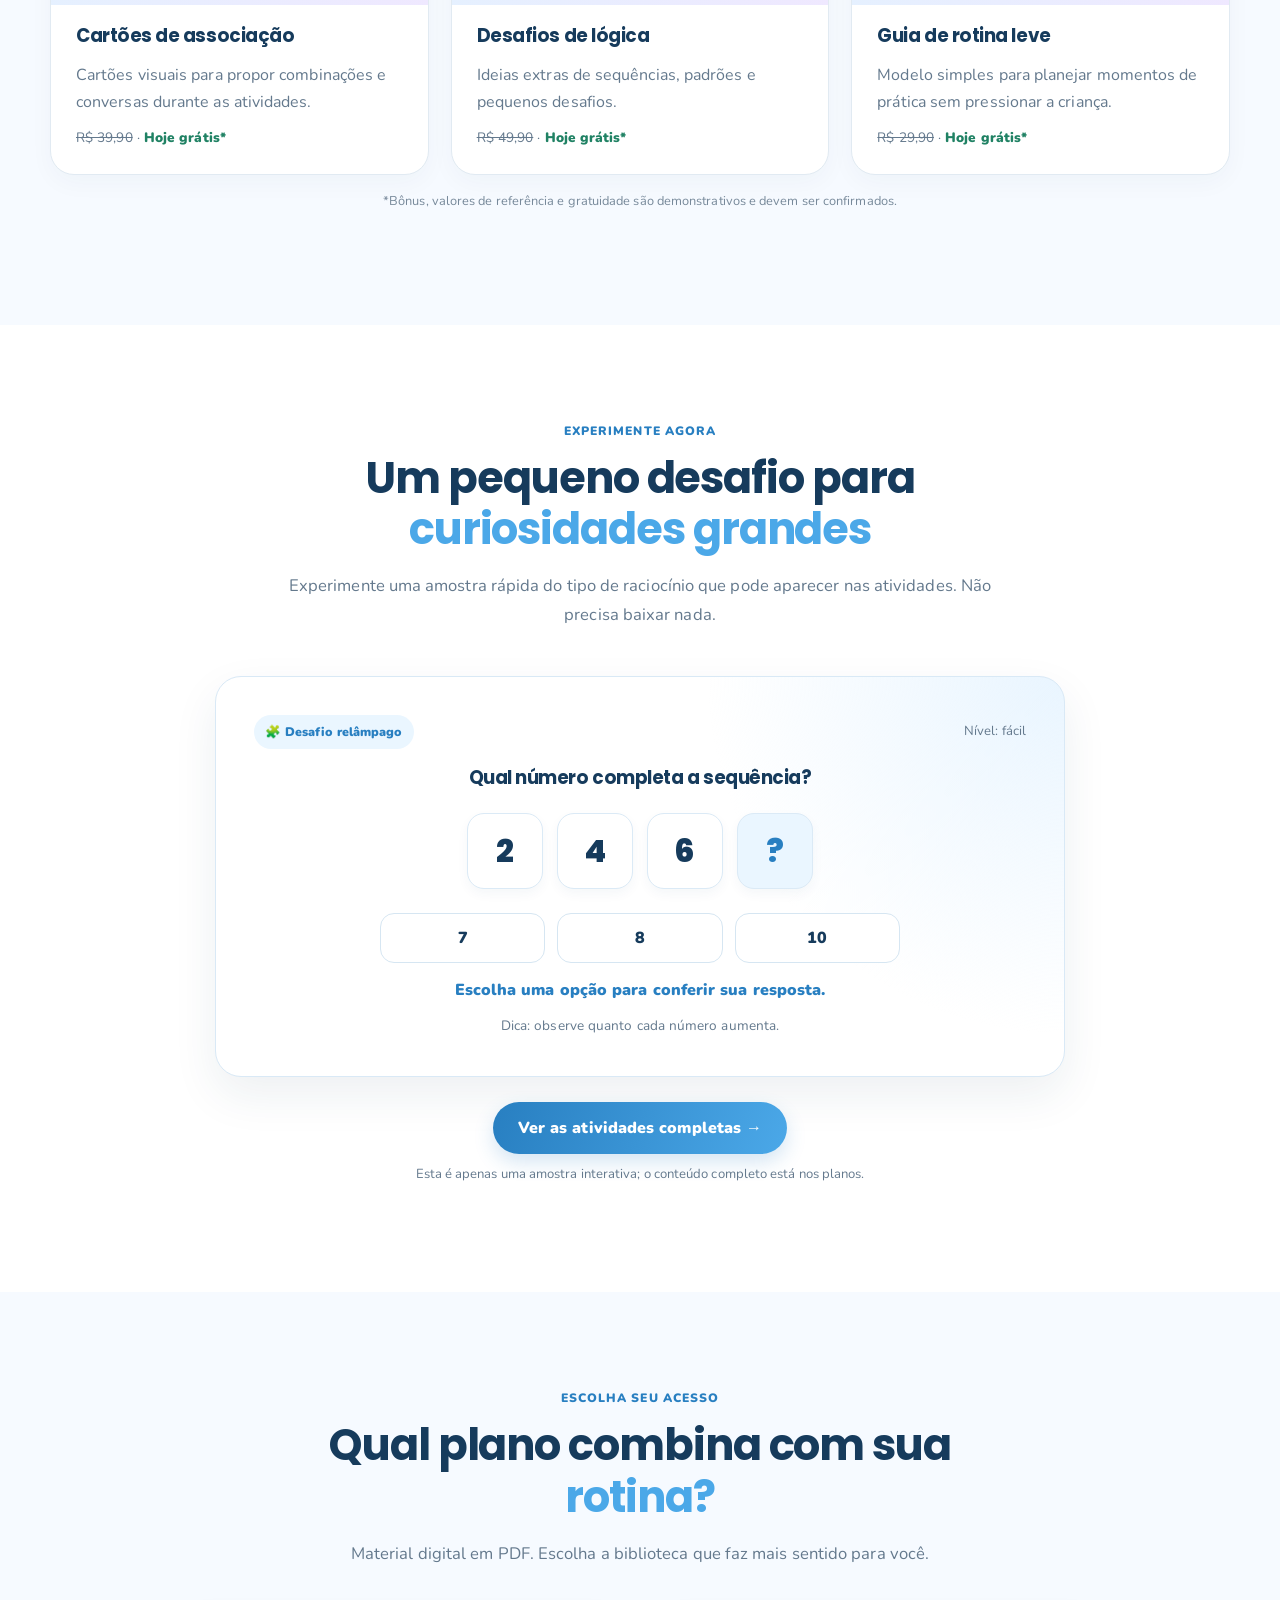
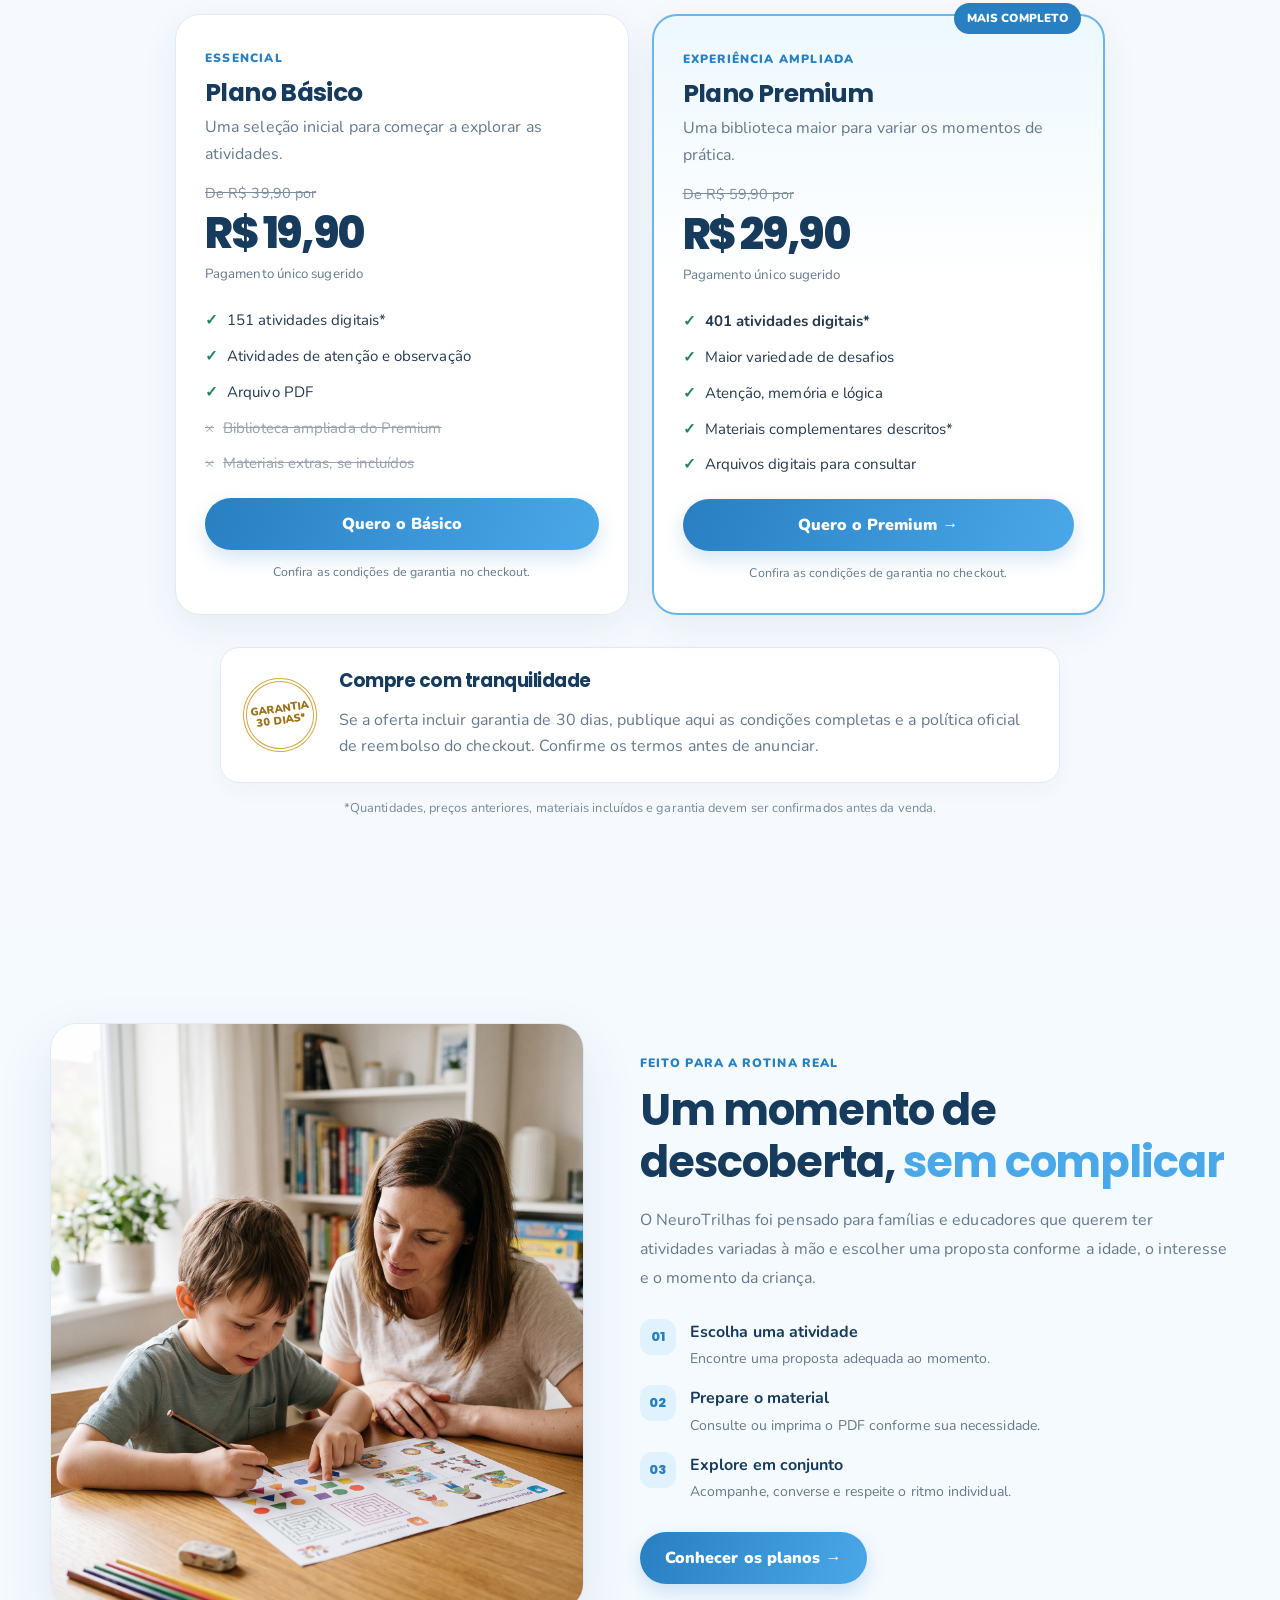
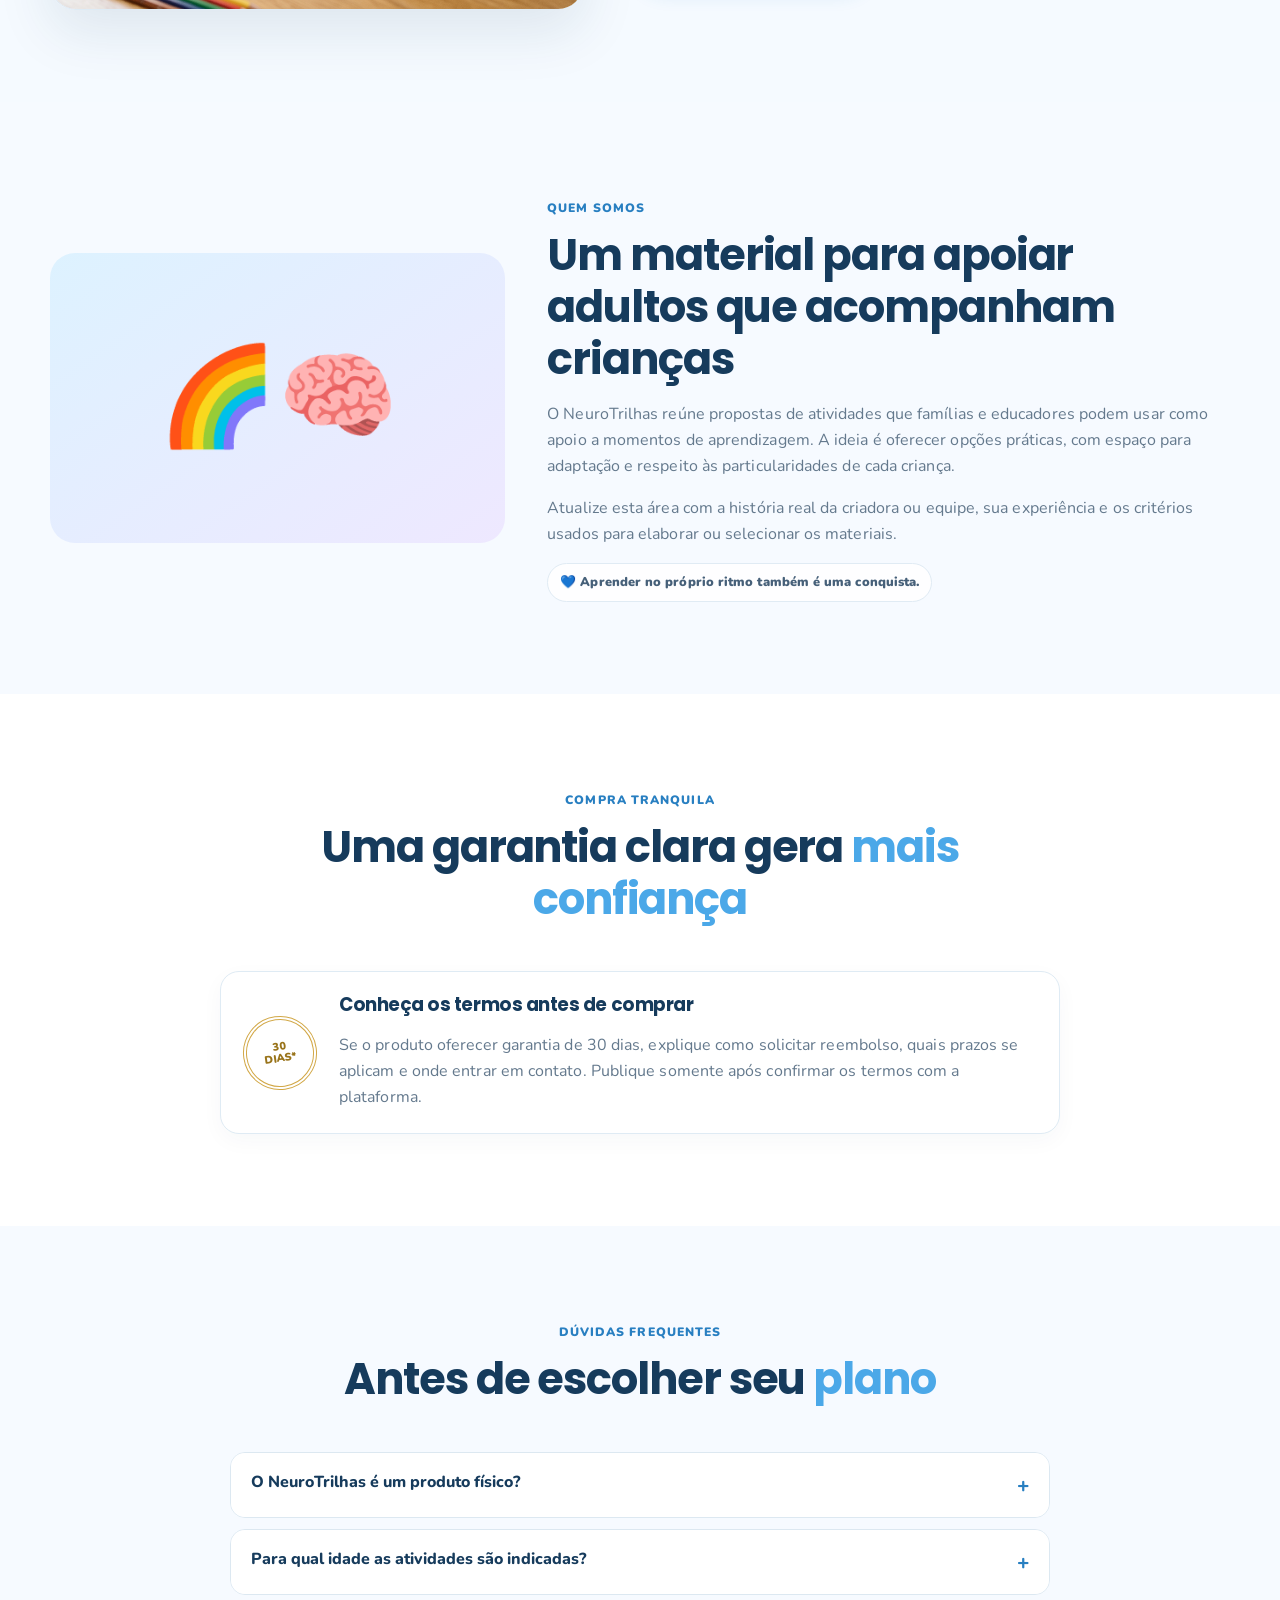
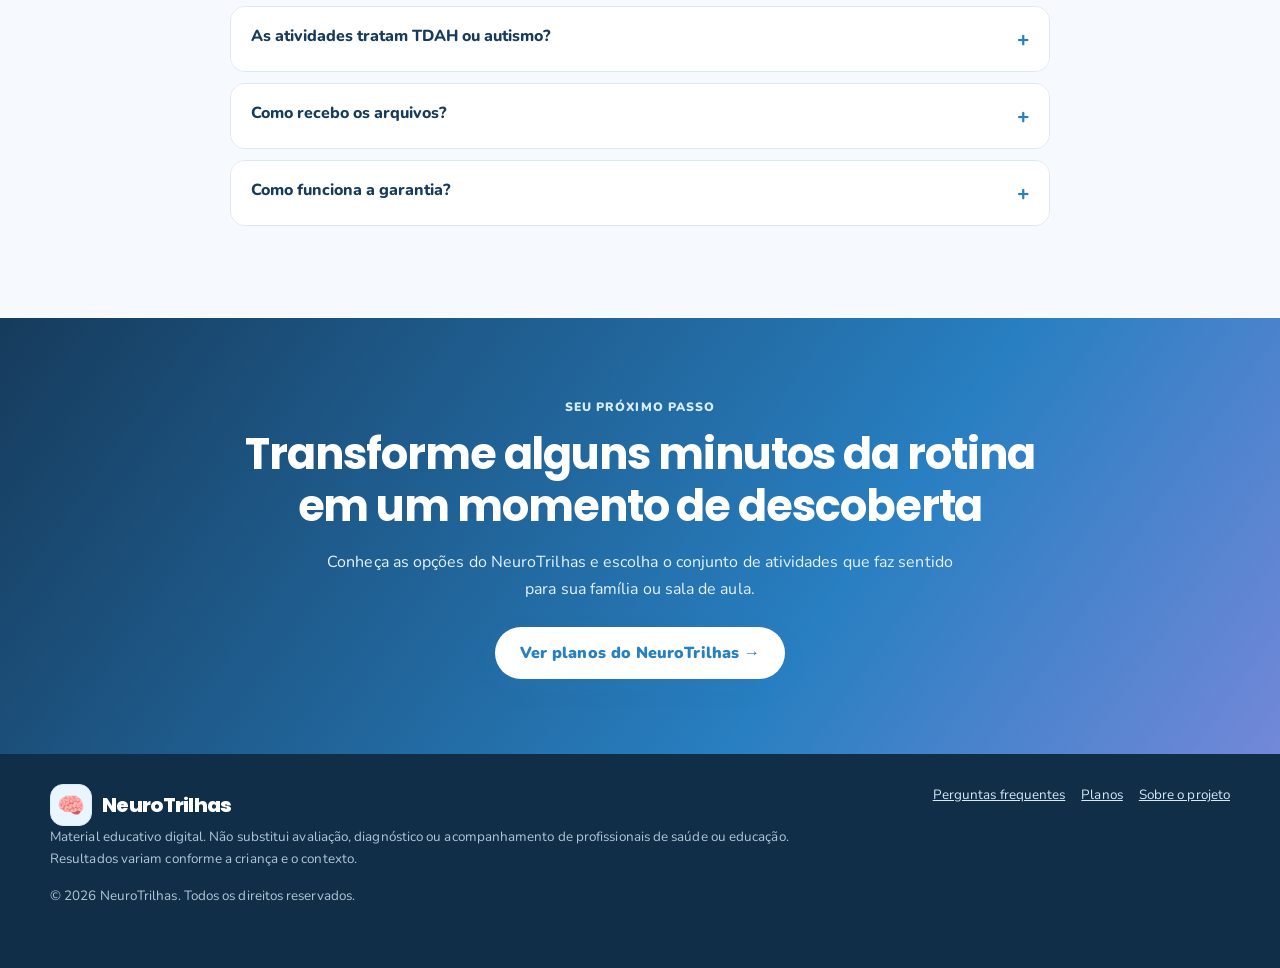
==== commit 67940cde: "Improve NeuroTrilhas landing page interactivity and conversion UX" ====
--- a/public/neurotrilhas.html
+++ b/public/neurotrilhas.html
@@ -2,7 +2,7 @@
 <html lang="pt-BR">
 <head>
 <meta charset="UTF-8"><meta name="viewport" content="width=device-width, initial-scale=1"><meta name="theme-color" content="#1769AA">
-<meta name="description" content="NeuroTrilhas: material digital de atividades lúdicas para praticar atenção, memória e raciocínio com crianças.">
+<meta name="description" content="Conheça o NeuroTrilhas: atividades digitais lúdicas de atenção, memória e raciocínio para explorar com crianças em casa ou na escola."><meta name="robots" content="index,follow,max-image-preview:large"><meta property="og:type" content="website"><meta property="og:title" content="NeuroTrilhas | Aprender pode ser mais leve"><meta property="og:description" content="Explore atividades de atenção, memória e raciocínio para crianças. Conheça os planos e veja uma amostra interativa.">
 <title>NeuroTrilhas | Foco, atenção e aprendizagem</title>
 <link rel="preconnect" href="https://fonts.googleapis.com"><link rel="preconnect" href="https://fonts.gstatic.com" crossorigin><link href="https://fonts.googleapis.com/css2?family=Nunito:wght@400;600;700;800;900&family=Poppins:wght@500;600;700;800&display=swap" rel="stylesheet">
 <!-- META PIXEL: configure seu ID real antes de publicar.
@@ -27,12 +27,19 @@
 
 .useCaseSection{background:#f5faff}.useCaseGrid{display:grid;grid-template-columns:.95fr 1.05fr;gap:56px;align-items:center}.lifestyleImage{aspect-ratio:4/4.4;border-radius:26px;box-shadow:0 22px 55px rgba(22,59,92,.1)}.useCaseCopy h2{margin-bottom:18px}.useCaseCopy>p{color:var(--muted);line-height:1.8;margin-bottom:25px}.useSteps{display:grid;gap:16px;margin:26px 0 30px}.useSteps>div{display:flex;align-items:flex-start;gap:14px}.useSteps>div>span{flex:0 0 36px;height:36px;border-radius:12px;display:grid;place-items:center;background:#e1f2ff;color:#287fc1;font:800 .8rem Poppins,sans-serif}.useSteps p{margin:0}.useSteps strong,.useSteps small{display:block}.useSteps strong{color:var(--navy);margin:0 0 3px}.useSteps small{color:var(--muted);font-size:.88rem;line-height:1.5}
 @media(max-width:900px){.useCaseGrid{grid-template-columns:1fr;gap:28px}.lifestyleImage{aspect-ratio:16/9;max-height:400px}.useCaseCopy{text-align:left}}
+
+:focus-visible{outline:3px solid #f2b544;outline-offset:4px}.btn,.arrow,.dot,.question,.close,.challengeChoice{touch-action:manipulation}.btn{min-height:48px}.btn:active{transform:translateY(1px) scale(.99)}
+.challenge{max-width:850px;margin:0 auto;border:1px solid #d9e9f6;border-radius:26px;padding:clamp(22px,4vw,38px);background:radial-gradient(circle at 100% 0,#e9f5ff 0,transparent 38%),white;box-shadow:0 18px 45px rgba(22,59,92,.08)}
+.challengeTop{display:flex;align-items:center;justify-content:space-between;gap:12px;flex-wrap:wrap}.challengeLabel{display:inline-flex;align-items:center;gap:7px;border-radius:99px;padding:7px 11px;background:#eaf6ff;color:#287fc1;font-size:.78rem;font-weight:900}
+.challengeSequence{display:flex;justify-content:center;gap:clamp(7px,2vw,14px);margin:24px 0}.challengeTile{display:grid;place-items:center;width:clamp(48px,10vw,76px);aspect-ratio:1;border:1px solid #dbeaf6;border-radius:17px;background:white;font:800 clamp(1.25rem,3vw,2rem) Poppins,sans-serif;color:#163b5c;box-shadow:0 5px 12px #16466b0b}
+.challengeChoices{display:grid;grid-template-columns:repeat(3,1fr);gap:12px;max-width:520px;margin:0 auto}.challengeChoice{border:1px solid #d6e6f2;border-radius:14px;padding:13px;background:white;color:#163b5c;font:900 1rem Nunito,sans-serif;cursor:pointer;transition:transform .18s,border-color .18s,background .18s}.challengeChoice:hover{transform:translateY(-2px);border-color:#4ba8e8;background:#f4faff}.challengeChoice:disabled{cursor:default}.challengeChoice.correct{background:#e9f8f1;border-color:#208264;color:#176849}.challengeChoice.wrong{background:#fff2ed;border-color:#df8a72;color:#9c442d}.challengeFeedback{min-height:28px;margin:14px 0 0;text-align:center;font-weight:900;color:#287fc1}.challengeFoot{text-align:center;color:#64798d;font-size:.85rem;margin:10px 0 0}
+@media(max-width:600px){.challenge{border-radius:20px}.challengeChoices{gap:8px}.challengeChoice{padding:12px 8px}}@media(prefers-reduced-motion:reduce){.challengeChoice,.btn{transition:none}}
 </style></head>
 <body>
 <div class="urgency">MATERIAL DIGITAL EDUCATIVO · CONHEÇA O NEUROTRILHAS</div>
-<nav class="nav"><div class="container navin"><a class="brand" href="#inicio"><span class="logo">🧠</span>NeuroTrilhas</a><div class="navlinks"><a href="#beneficios">Benefícios</a><a href="#conteudo">Atividades</a><a href="#faq">Dúvidas</a><a class="btn" href="#planos">Ver planos</a></div></div></nav>
+<nav class="nav"><div class="container navin"><a class="brand" href="#inicio"><span class="logo">🧠</span>NeuroTrilhas</a><div class="navlinks"><a href="#beneficios">Benefícios</a><a href="#conteudo">Atividades</a><a href="#desafio">Experimente</a><a href="#faq">Dúvidas</a><a class="btn" href="#planos">Ver planos</a></div></div></nav>
 <main>
-<section class="hero" id="inicio"><div class="container heroGrid"><div class="heroCopy"><span class="eyebrow">🧠 Aprender pode ser mais leve</span><h1>Atividades que despertam o <span class="hi">foco e a atenção</span> da sua criança</h1><p class="lead">Material digital com propostas lúdicas para praticar atenção, memória e raciocínio com crianças de 3 a 14 anos — em casa ou na escola, no ritmo de cada criança.</p><a class="btn pulse" href="#planos">Quero o NeuroTrilhas →</a><div class="proof"><span class="stars">★★★★★</span><span>Atividades pensadas para tornar a prática mais envolvente</span></div><div class="trust"><span class="pill">🔒 Checkout protegido*</span><span class="pill">💠 Consulte PIX no checkout*</span></div></div><div class="visual heroVisual" aria-label="Prévia visual do material NeuroTrilhas">
+<section class="hero" id="inicio"><div class="container heroGrid"><div class="heroCopy"><span class="eyebrow">🧠 Aprender pode ser mais leve</span><h1>Atividades que despertam o <span class="hi">foco e a atenção</span> da sua criança</h1><p class="lead">Material digital com propostas lúdicas para praticar atenção, memória e raciocínio com crianças de 3 a 14 anos — em casa ou na escola, no ritmo de cada criança.</p><a class="btn pulse" href="#planos">Quero o NeuroTrilhas →</a><div class="proof"><span aria-hidden="true">✦</span><span>Propostas lúdicas para explorar no ritmo de cada criança</span></div><div class="trust"><span class="pill">📄 Material digital em PDF</span><span class="pill">🏡 Para casa ou escola</span></div></div><div class="visual heroVisual" aria-label="Prévia visual do material NeuroTrilhas">
 <div class="heroImageFrame"><div class="image-slot heroImageSlot">
 <img loading="eager" fetchpriority="high" decoding="async" src="images/neurotrilhas-hero.png.jpg" alt="Mockup editorial do e-book de atividades NeuroTrilhas" onerror="this.parentElement.classList.add('image-missing')">
 <span class="image-guide"><strong>IMAGEM 01 · CAPA + PÁGINAS</strong><small>Adicionar mockup do e-book e folhas de atividades</small></span>
@@ -47,7 +54,7 @@
 <article class="showcaseCard"><div class="image-slot galleryImage"><img loading="lazy" decoding="async" src="images/atividade-memoria.png.jpg" alt="Página de atividade de memória e associação" onerror="this.parentElement.classList.add('image-missing')"><span class="image-guide"><strong>IMAGEM 04 · MEMÓRIA</strong><small>Cartões ilustrados e associação</small></span></div><div class="showcaseText"><span class="miniLabel">RELACIONAR</span><h3>Aprender de forma envolvente</h3><p>Exercícios com elementos visuais claros e linguagem acolhedora.</p></div></article></div><p class="imageDisclaimer">As imagens finais devem corresponder às atividades realmente incluídas em cada plano.</p></div></section><section class="section"><div class="container"><div class="head"><span class="eyebrow">Aprender brincando</span><h2>Por que essas atividades podem ser <span class="hi">importantes?</span></h2><p>Uma prática acolhedora cria oportunidades para explorar diferentes habilidades.</p></div><div class="numberlist"><article class="numberitem"><div class="num">1</div><div><h3>Treinam a observação</h3><p>Desafios visuais convidam a criança a olhar com calma, notar detalhes e comparar informações.</p></div></article><article class="numberitem"><div class="num">2</div><div><h3>Estimulam a resolução de problemas</h3><p>Encontrar padrões e testar respostas pode incentivar diferentes estratégias de raciocínio.</p></div></article><article class="numberitem"><div class="num">3</div><div><h3>Ajudam a criar uma rotina</h3><p>Momentos curtos e previsíveis podem organizar a prática sem transformar tudo em obrigação.</p></div></article><article class="numberitem"><div class="num">4</div><div><h3>Oferecem oportunidades de interação</h3><p>Adultos podem acompanhar, conversar sobre respostas e adaptar os desafios às necessidades individuais.</p></div></article><article class="numberitem"><div class="num">5</div><div><h3>Valorizam pequenas conquistas</h3><p>Reconhecer o esforço individual ajuda a tornar a aprendizagem uma experiência positiva.</p></div></article></div></div></section>
 <section class="section soft" id="bonus"><div class="container"><div class="head"><span class="eyebrow">Materiais complementares</span><h2>Bônus para deixar a experiência <span class="hi">mais completa</span></h2><p>Confirme os arquivos e a disponibilidade destes itens antes de publicar a oferta.</p></div><div class="grid3"><article class="card"><div class="bonusart">🎨</div><h3>Cartões de associação</h3><p>Cartões visuais para propor combinações e conversas durante as atividades.</p><div class="bonusprice"><s>R$ 39,90</s> · <span class="free">Hoje grátis*</span></div></article><article class="card"><div class="bonusart">🧩</div><h3>Desafios de lógica</h3><p>Ideias extras de sequências, padrões e pequenos desafios.</p><div class="bonusprice"><s>R$ 49,90</s> · <span class="free">Hoje grátis*</span></div></article><article class="card"><div class="bonusart">📅</div><h3>Guia de rotina leve</h3><p>Modelo simples para planejar momentos de prática sem pressionar a criança.</p><div class="bonusprice"><s>R$ 29,90</s> · <span class="free">Hoje grátis*</span></div></article></div><p class="demo" style="margin-top:16px">*Bônus, valores de referência e gratuidade são demonstrativos e devem ser confirmados.</p></div></section>
 
-<section class="section soft" id="planos"><div class="container"><div class="head"><span class="eyebrow">Escolha seu acesso</span><h2>Qual plano combina com sua <span class="hi">rotina?</span></h2><p>Material digital em PDF. Escolha a biblioteca que faz mais sentido para você.</p></div><div class="pricing"><article class="pricecard" id="basic-card"><span class="plan">Essencial</span><h3>Plano Básico</h3><p class="muted">Uma seleção inicial para começar a explorar as atividades.</p><div class="priceold">De R$ 39,90 por</div><div class="price">R$ 19,90</div><small class="muted">Pagamento único sugerido</small><ul class="benefits"><li><span class="check">✓</span>151 atividades digitais*</li><li><span class="check">✓</span>Atividades de atenção e observação</li><li><span class="check">✓</span>Arquivo PDF</li><li class="strike"><span class="cross">×</span> Biblioteca ampliada do Premium</li><li class="strike"><span class="cross">×</span> Materiais extras, se incluídos</li></ul><button class="btn full" id="basic-cta">Quero o Básico</button><p class="muted" style="font-size:.78rem;text-align:center;margin:12px 0 0">Confira as condições de garantia no checkout.</p></article><article class="pricecard premium" id="premium-card"><span class="badge">MAIS COMPLETO</span><span class="plan">Experiência ampliada</span><h3>Plano Premium</h3><p class="muted">Uma biblioteca maior para variar os momentos de prática.</p><div class="priceold">De R$ 59,90 por</div><div class="price">R$ 29,90</div><small class="muted">Pagamento único sugerido</small><ul class="benefits"><li><span class="check">✓</span><strong>401 atividades digitais*</strong></li><li><span class="check">✓</span>Maior variedade de desafios</li><li><span class="check">✓</span>Atenção, memória e lógica</li><li><span class="check">✓</span>Materiais complementares descritos*</li><li><span class="check">✓</span>Arquivos digitais para consultar</li></ul><button class="btn full" id="premium-cta">Quero o Premium →</button><p class="muted" style="font-size:.78rem;text-align:center;margin:12px 0 0">Confira as condições de garantia no checkout.</p></article></div><div class="guarantee"><div class="seal">GARANTIA<br>30 DIAS*</div><div><h3>Compre com tranquilidade</h3><p>Se a oferta incluir garantia de 30 dias, publique aqui as condições completas e a política oficial de reembolso do checkout. Confirme os termos antes de anunciar.</p></div></div><p class="demo" style="margin-top:15px">*Quantidades, preços anteriores, materiais incluídos e garantia devem ser confirmados antes da venda.</p></div></section>
+<section class="section" id="desafio"><div class="container"><div class="head"><span class="eyebrow">Experimente agora</span><h2>Um pequeno desafio para <span class="hi">curiosidades grandes</span></h2><p>Experimente uma amostra rápida do tipo de raciocínio que pode aparecer nas atividades. Não precisa baixar nada.</p></div><div class="challenge"><div class="challengeTop"><span class="challengeLabel">🧩 Desafio relâmpago</span><span class="muted" style="font-size:.82rem">Nível: fácil</span></div><h3 style="text-align:center;margin-top:18px">Qual número completa a sequência?</h3><div class="challengeSequence" aria-label="Sequência numérica: 2, 4, 6, interrogação"><span class="challengeTile">2</span><span class="challengeTile">4</span><span class="challengeTile">6</span><span class="challengeTile" style="background:#eaf6ff;color:#287fc1">?</span></div><div class="challengeChoices" role="group" aria-label="Escolha a resposta"><button class="challengeChoice" data-answer="7">7</button><button class="challengeChoice" data-answer="8">8</button><button class="challengeChoice" data-answer="10">10</button></div><p class="challengeFeedback" id="challengeFeedback" role="status" aria-live="polite">Escolha uma opção para conferir sua resposta.</p><p class="challengeFoot" id="challengeExplain">Dica: observe quanto cada número aumenta.</p></div><div style="text-align:center;margin-top:25px"><a class="btn" href="#planos">Ver as atividades completas →</a><p class="muted" style="font-size:.82rem;margin-top:10px">Esta é apenas uma amostra interativa; o conteúdo completo está nos planos.</p></div></div></section><section class="section soft" id="planos"><div class="container"><div class="head"><span class="eyebrow">Escolha seu acesso</span><h2>Qual plano combina com sua <span class="hi">rotina?</span></h2><p>Material digital em PDF. Escolha a biblioteca que faz mais sentido para você.</p></div><div class="pricing"><article class="pricecard" id="basic-card"><span class="plan">Essencial</span><h3>Plano Básico</h3><p class="muted">Uma seleção inicial para começar a explorar as atividades.</p><div class="priceold">De R$ 39,90 por</div><div class="price">R$ 19,90</div><small class="muted">Pagamento único sugerido</small><ul class="benefits"><li><span class="check">✓</span>151 atividades digitais*</li><li><span class="check">✓</span>Atividades de atenção e observação</li><li><span class="check">✓</span>Arquivo PDF</li><li class="strike"><span class="cross">×</span> Biblioteca ampliada do Premium</li><li class="strike"><span class="cross">×</span> Materiais extras, se incluídos</li></ul><button class="btn full" id="basic-cta">Quero o Básico</button><p class="muted" style="font-size:.78rem;text-align:center;margin:12px 0 0">Confira as condições de garantia no checkout.</p></article><article class="pricecard premium" id="premium-card"><span class="badge">MAIS COMPLETO</span><span class="plan">Experiência ampliada</span><h3>Plano Premium</h3><p class="muted">Uma biblioteca maior para variar os momentos de prática.</p><div class="priceold">De R$ 59,90 por</div><div class="price">R$ 29,90</div><small class="muted">Pagamento único sugerido</small><ul class="benefits"><li><span class="check">✓</span><strong>401 atividades digitais*</strong></li><li><span class="check">✓</span>Maior variedade de desafios</li><li><span class="check">✓</span>Atenção, memória e lógica</li><li><span class="check">✓</span>Materiais complementares descritos*</li><li><span class="check">✓</span>Arquivos digitais para consultar</li></ul><button class="btn full" id="premium-cta">Quero o Premium →</button><p class="muted" style="font-size:.78rem;text-align:center;margin:12px 0 0">Confira as condições de garantia no checkout.</p></article></div><div class="guarantee"><div class="seal">GARANTIA<br>30 DIAS*</div><div><h3>Compre com tranquilidade</h3><p>Se a oferta incluir garantia de 30 dias, publique aqui as condições completas e a política oficial de reembolso do checkout. Confirme os termos antes de anunciar.</p></div></div><p class="demo" style="margin-top:15px">*Quantidades, preços anteriores, materiais incluídos e garantia devem ser confirmados antes da venda.</p></div></section>
 <section class="section useCaseSection"><div class="container useCaseGrid"><div class="image-slot lifestyleImage"><img loading="lazy" decoding="async" src="images/familia-usando.png.jpg" alt="Adulto e criança explorando juntos uma atividade impressa" onerror="this.parentElement.classList.add('image-missing')"><span class="image-guide"><strong>IMAGEM 05 · USO REAL</strong><small>Adulto e criança fazendo uma atividade impressa juntos</small></span></div><div class="useCaseCopy"><span class="eyebrow">Feito para a rotina real</span><h2>Um momento de descoberta, <span class="hi">sem complicar</span></h2><p>O NeuroTrilhas foi pensado para famílias e educadores que querem ter atividades variadas à mão e escolher uma proposta conforme a idade, o interesse e o momento da criança.</p><div class="useSteps"><div><span>01</span><p><strong>Escolha uma atividade</strong><small>Encontre uma proposta adequada ao momento.</small></p></div><div><span>02</span><p><strong>Prepare o material</strong><small>Consulte ou imprima o PDF conforme sua necessidade.</small></p></div><div><span>03</span><p><strong>Explore em conjunto</strong><small>Acompanhe, converse e respeite o ritmo individual.</small></p></div></div><a class="btn" href="#planos">Conhecer os planos →</a></div></div></section>
 <section class="section soft" id="sobre"><div class="container about"><div class="aboutpic" aria-label="Ilustração de aprendizagem">🌈🧠</div><div><span class="eyebrow">Quem somos</span><h2>Um material para apoiar adultos que acompanham crianças</h2><p>O NeuroTrilhas reúne propostas de atividades que famílias e educadores podem usar como apoio a momentos de aprendizagem. A ideia é oferecer opções práticas, com espaço para adaptação e respeito às particularidades de cada criança.</p><p>Atualize esta área com a história real da criadora ou equipe, sua experiência e os critérios usados para elaborar ou selecionar os materiais.</p><div class="pill" style="display:inline-block;white-space:normal">💙 Aprender no próprio ritmo também é uma conquista.</div></div></div></section>
 <section class="section"><div class="container"><div class="head"><span class="eyebrow">Compra tranquila</span><h2>Uma garantia clara gera <span class="hi">mais confiança</span></h2></div><div class="guarantee"><div class="seal">30<br>DIAS*</div><div><h3>Conheça os termos antes de comprar</h3><p>Se o produto oferecer garantia de 30 dias, explique como solicitar reembolso, quais prazos se aplicam e onde entrar em contato. Publique somente após confirmar os termos com a plataforma.</p></div></div></div></section>
@@ -69,8 +76,13 @@
 function toast(msg){$('#toastText').textContent=msg;$('#toast').classList.add('show');setTimeout(()=>$('#toast').classList.remove('show'),4500)}function checkout(plan){let url=CHECKOUT_URLS[plan];if(!url||url.includes('SEU-LINK-CHECKOUT')){closeModal();toast('Configure o link real de checkout no código antes de publicar.');return}if(typeof window.fbq==='function')window.fbq('track','InitiateCheckout',{content_name:'NeuroTrilhas '+plan,value:plan==='premium'?29.90:19.90,currency:'BRL'});location.href=url}
 // CTA sticky: aparece depois do hero e some durante a seção de preços.
 const sticky=$('#sticky');if('IntersectionObserver'in window){let after=false,pricing=false;const update=()=>sticky.style.display=after&&!pricing&&innerWidth<=600?'block':'none';new IntersectionObserver(es=>{after=!es[0].isIntersecting;update()},{threshold:.05}).observe($('.hero'));new IntersectionObserver(es=>{pricing=es[0].isIntersecting;update()},{threshold:.12}).observe($('#planos'));addEventListener('resize',update);update()}
-// Não inventa compras recentes: notificação informa sobre o material, sem simular clientes.
-setTimeout(()=>toast('Material digital: confira os arquivos e condições de cada plano.'),8000);
-// Ctrl+U: aviso educado; isso não impede a inspeção por outras ferramentas do navegador.
-document.addEventListener('keydown',e=>{if((e.ctrlKey||e.metaKey)&&e.key.toLowerCase()==='u'){e.preventDefault();alert('O código-fonte faz parte do funcionamento da web. Para conhecer o NeuroTrilhas, continue navegando pela página. 💙')}});
+// Amostra interativa com feedback imediato e acessível.
+const challengeButtons=[...document.querySelectorAll('.challengeChoice')];
+challengeButtons.forEach(button=>button.addEventListener('click',()=>{
+ const correct=button.dataset.answer==='8';
+ challengeButtons.forEach(choice=>{choice.disabled=true;if(choice.dataset.answer==='8')choice.classList.add('correct');else if(choice===button&&!correct)choice.classList.add('wrong')});
+ $('#challengeFeedback').textContent=correct?'Acertou! Cada número aumenta de 2 em 2. 🎉':'Quase! A resposta é 8: a sequência aumenta de 2 em 2.';
+ $('#challengeExplain').textContent='Atenção aos padrões é uma das habilidades que você pode explorar com atividades lúdicas.';
+ if(typeof window.fbq==='function')window.fbq('trackCustom','SampleChallengeAnswered',{correct:correct});
+}));
 </script></body></html>
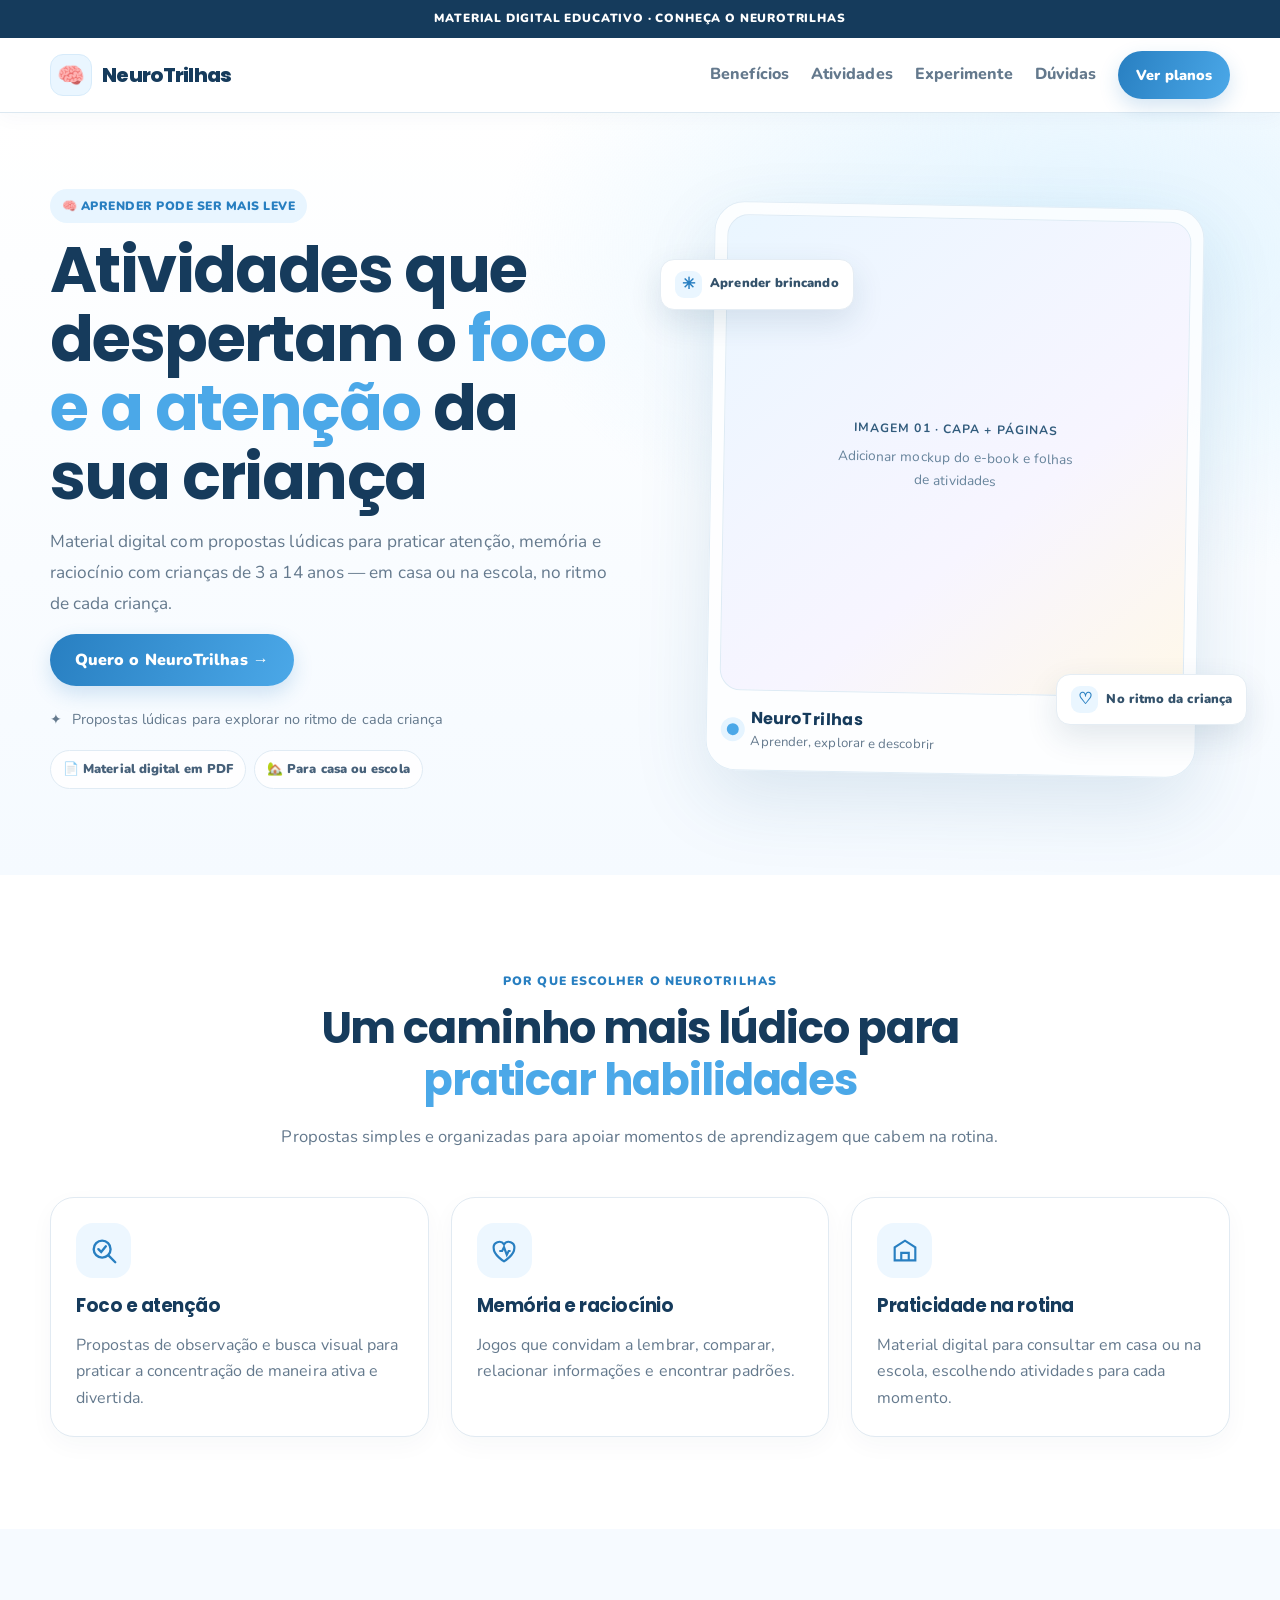
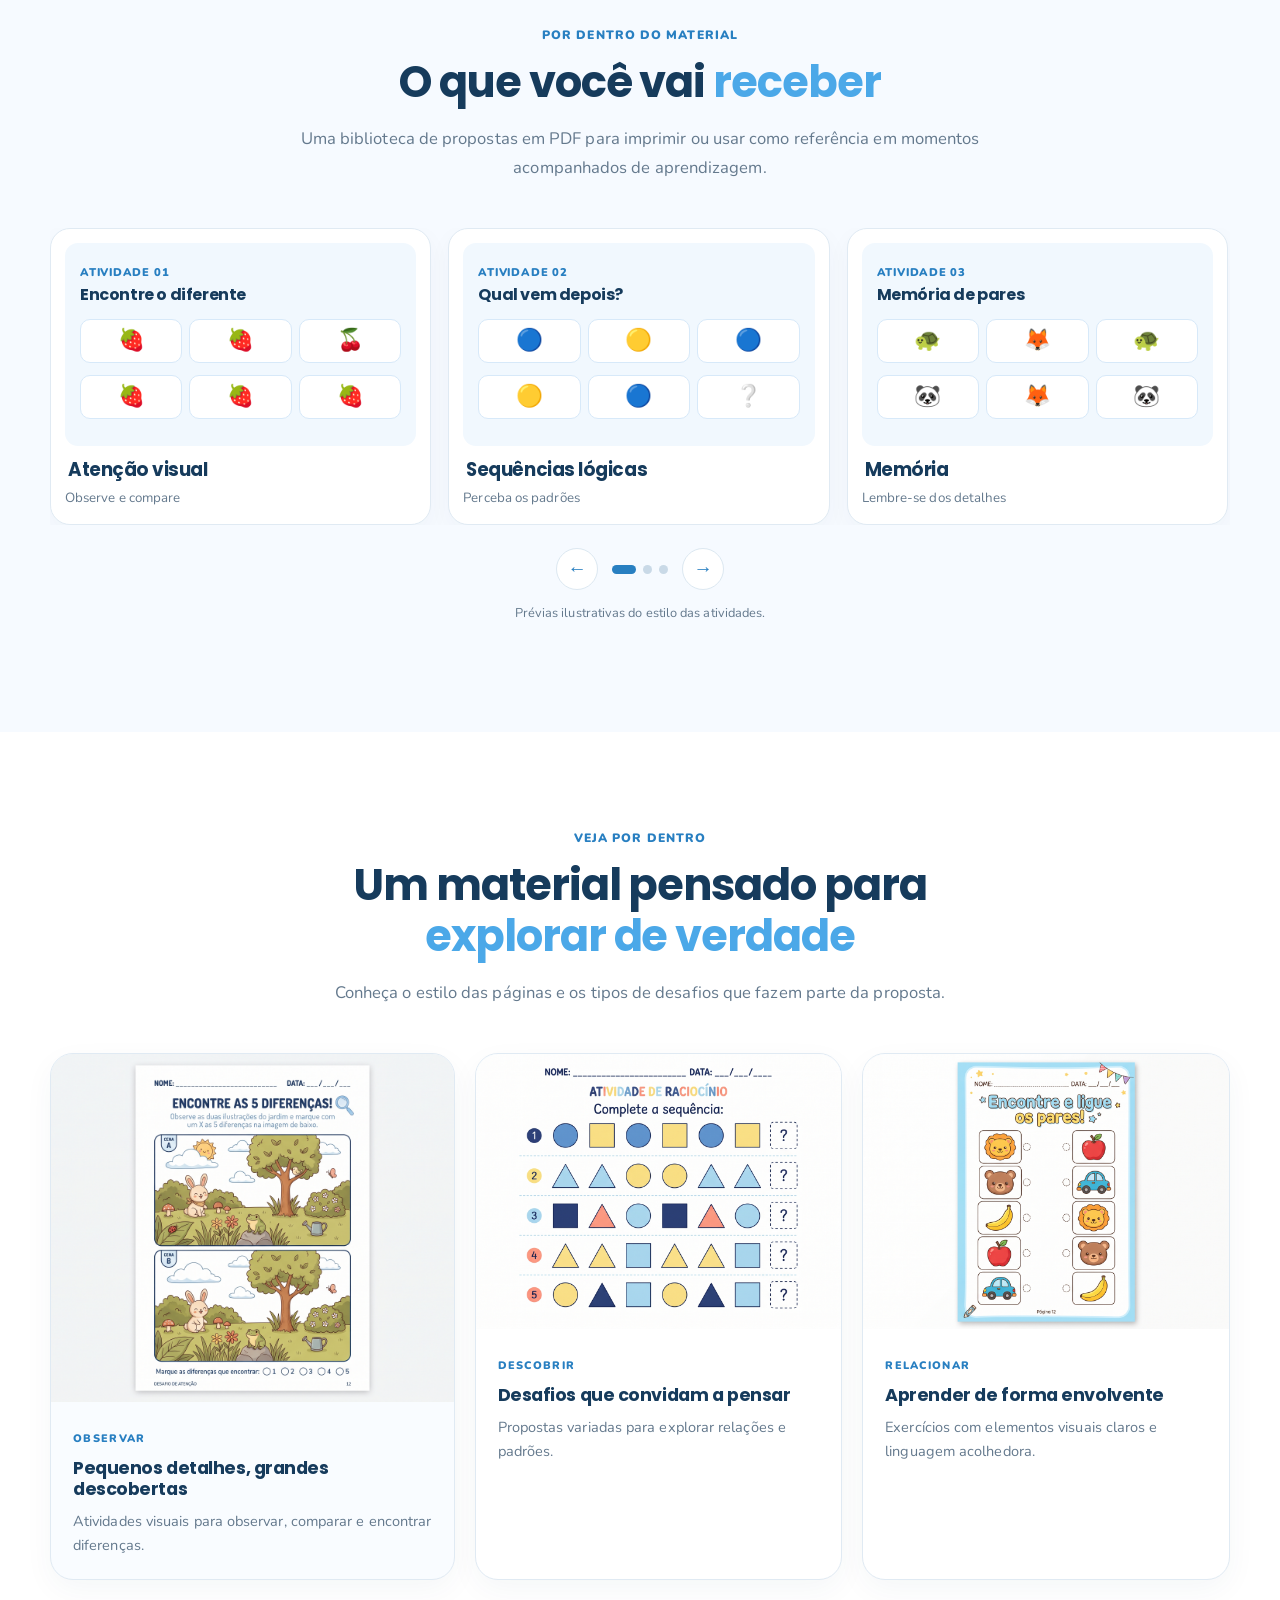
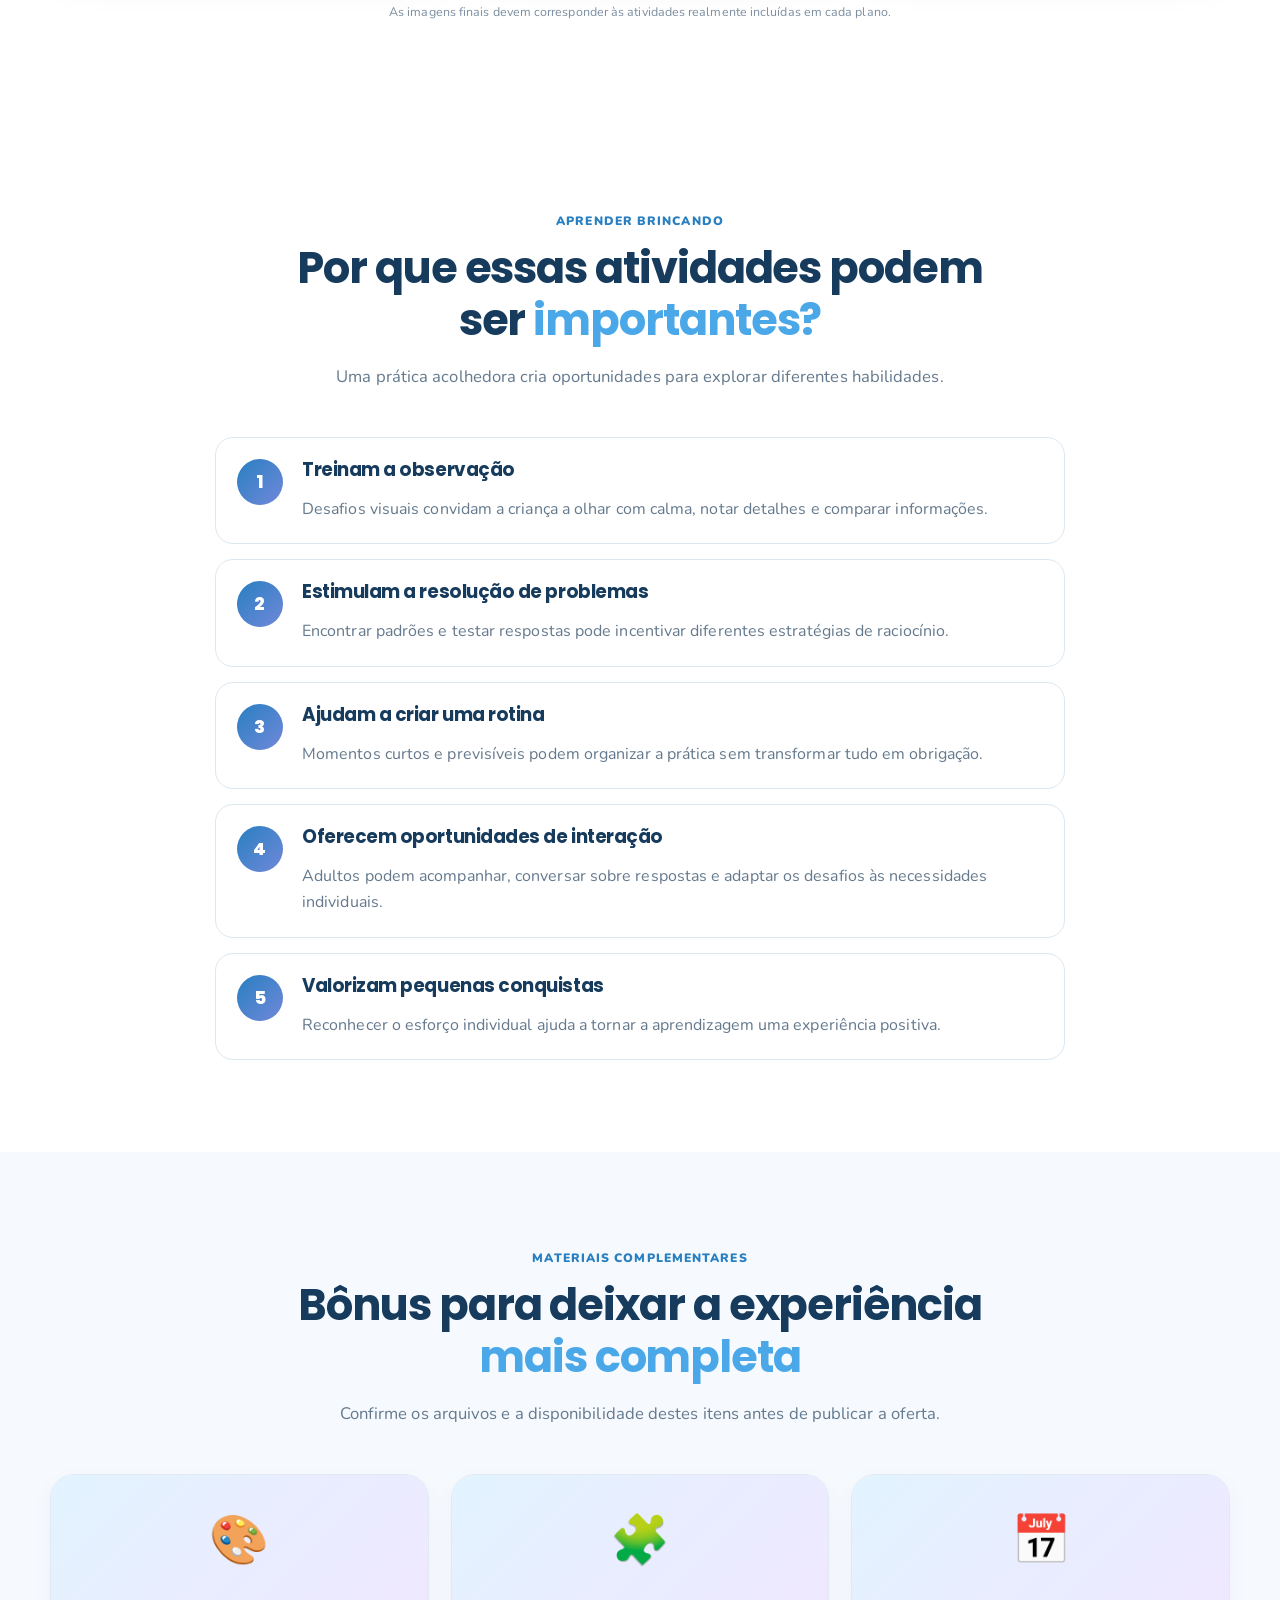
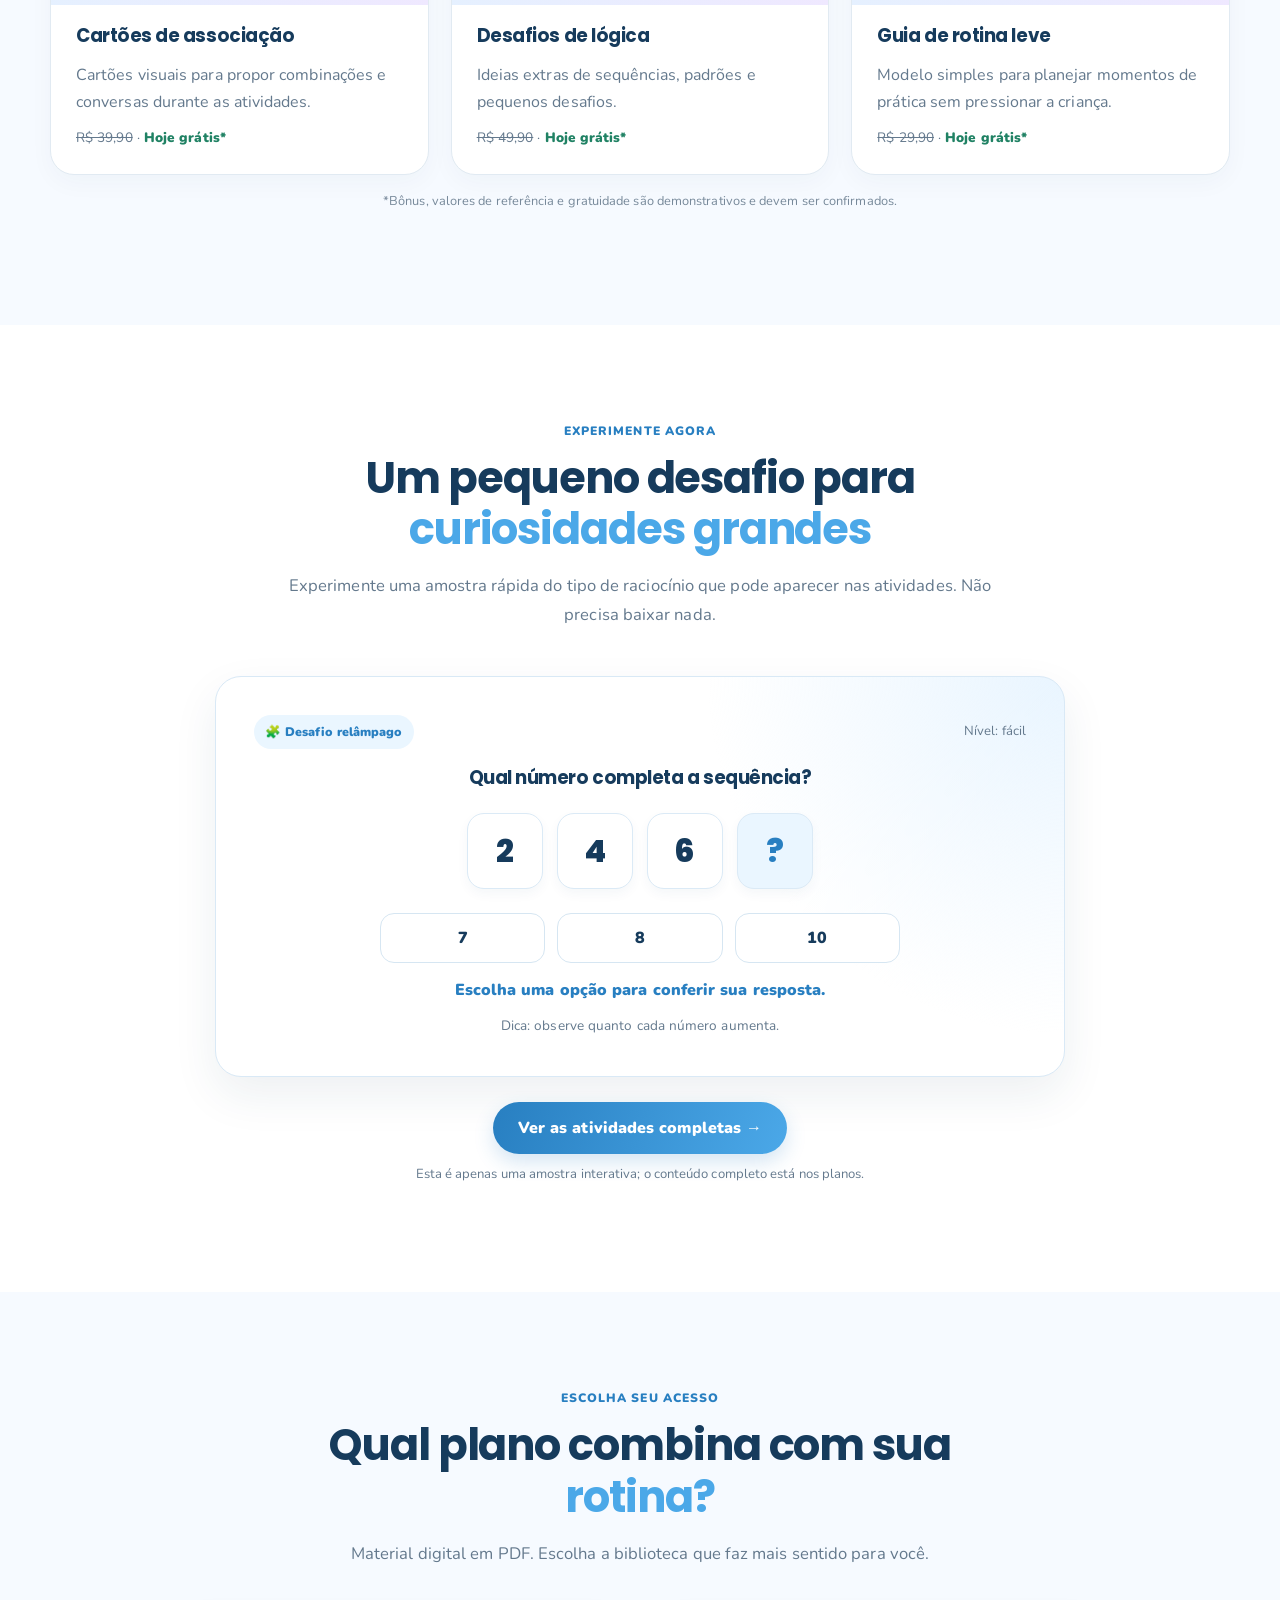
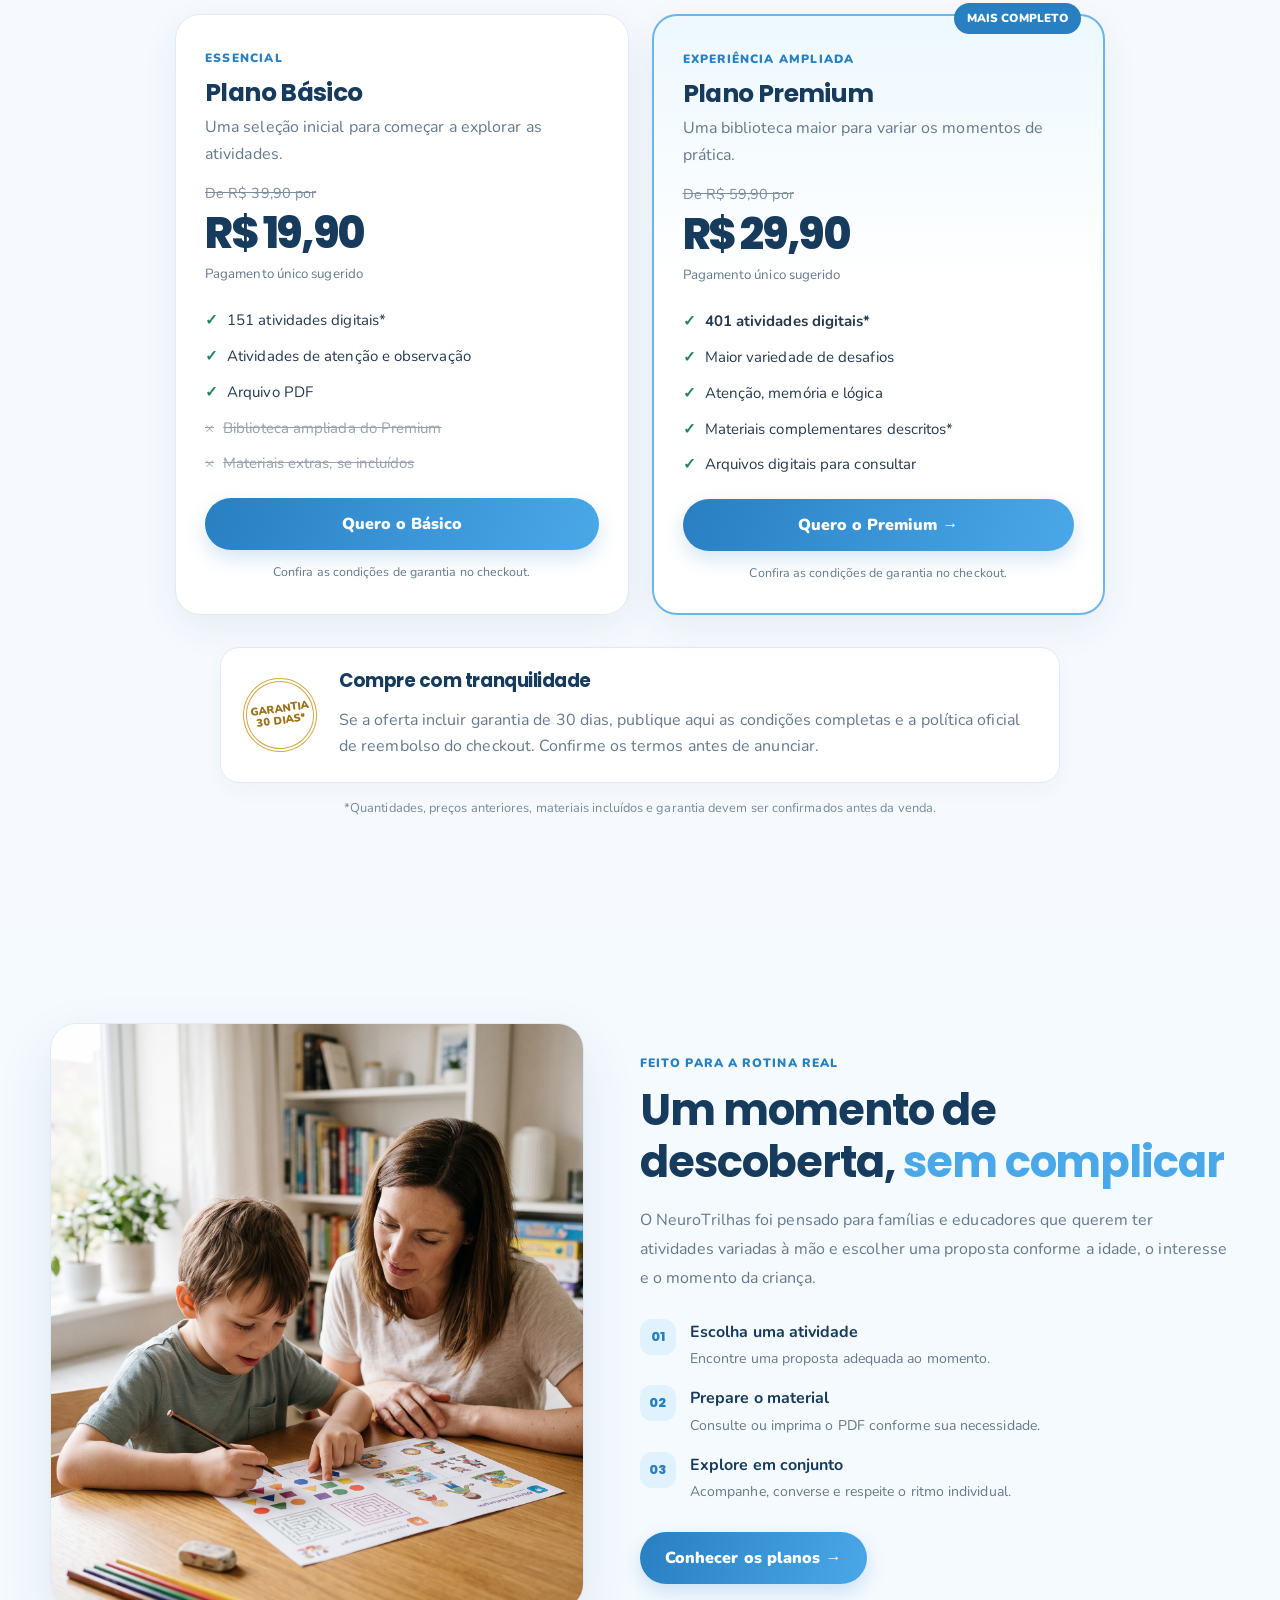
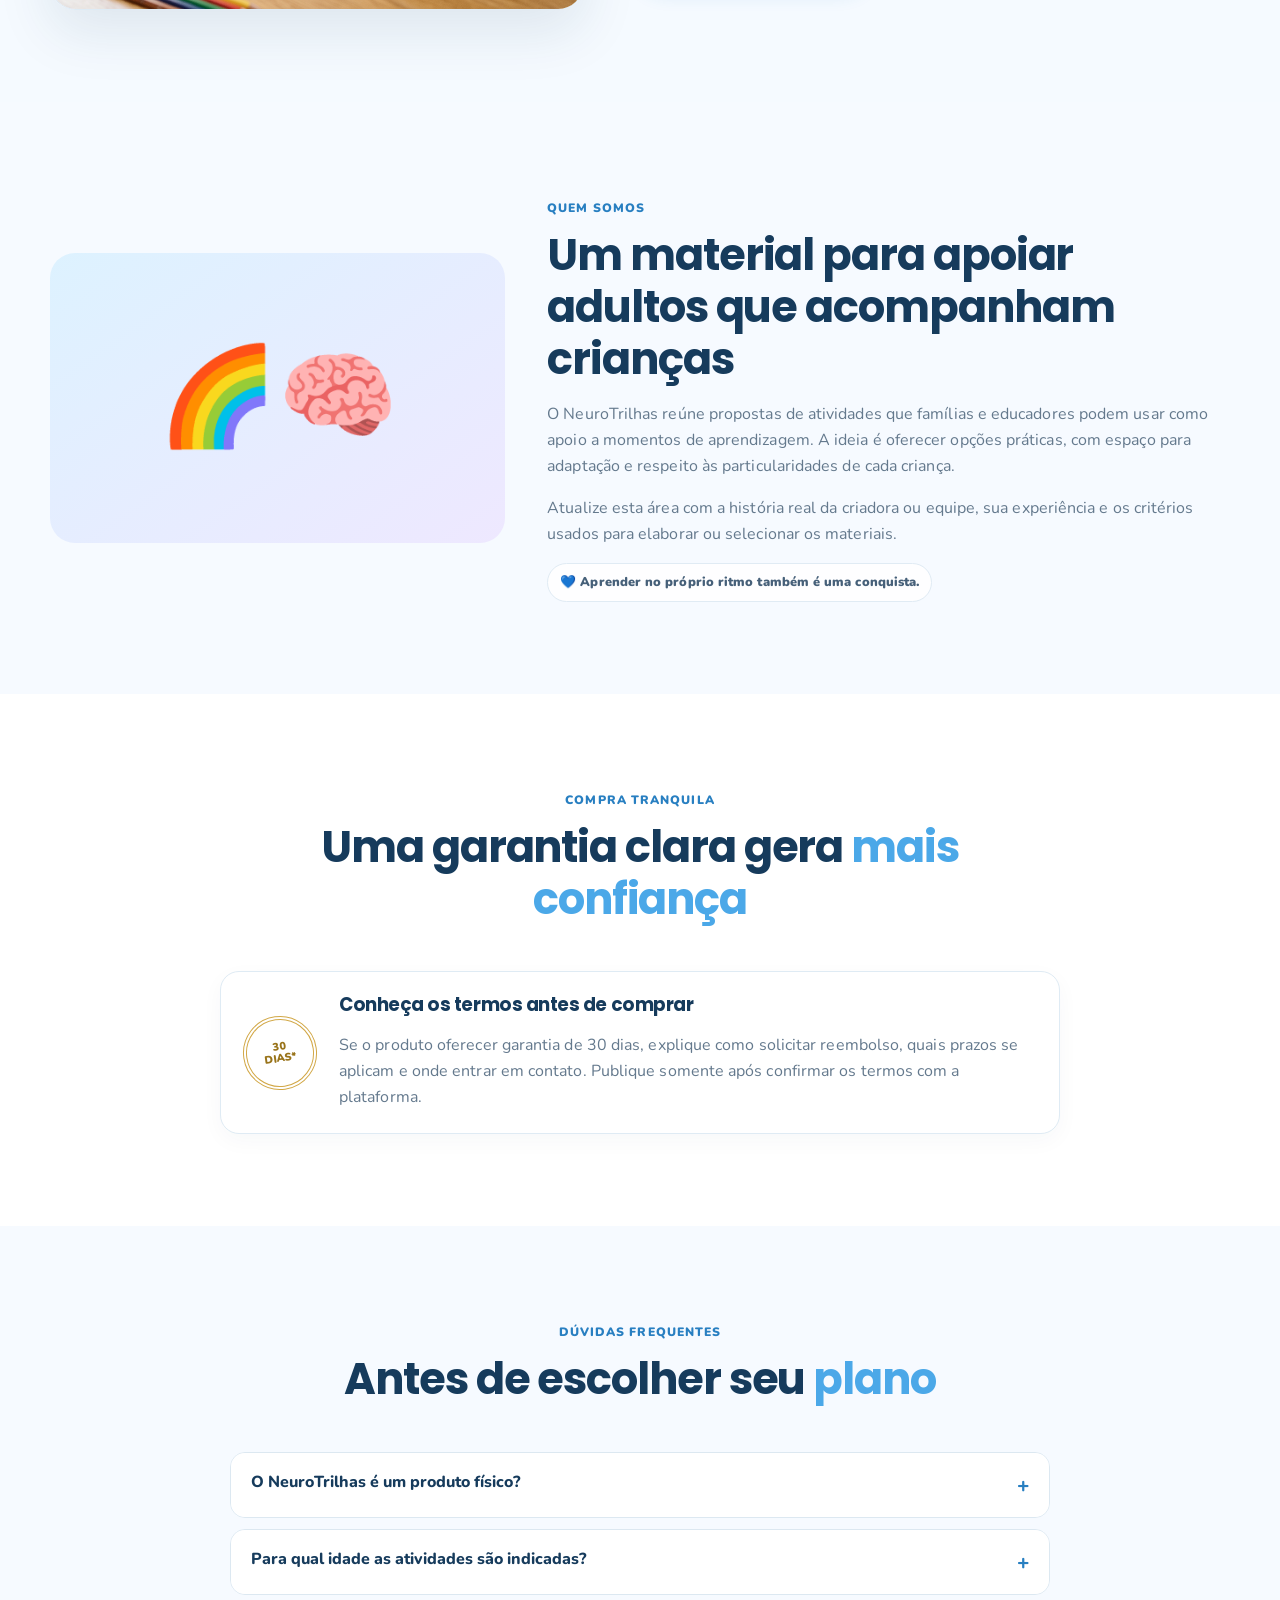
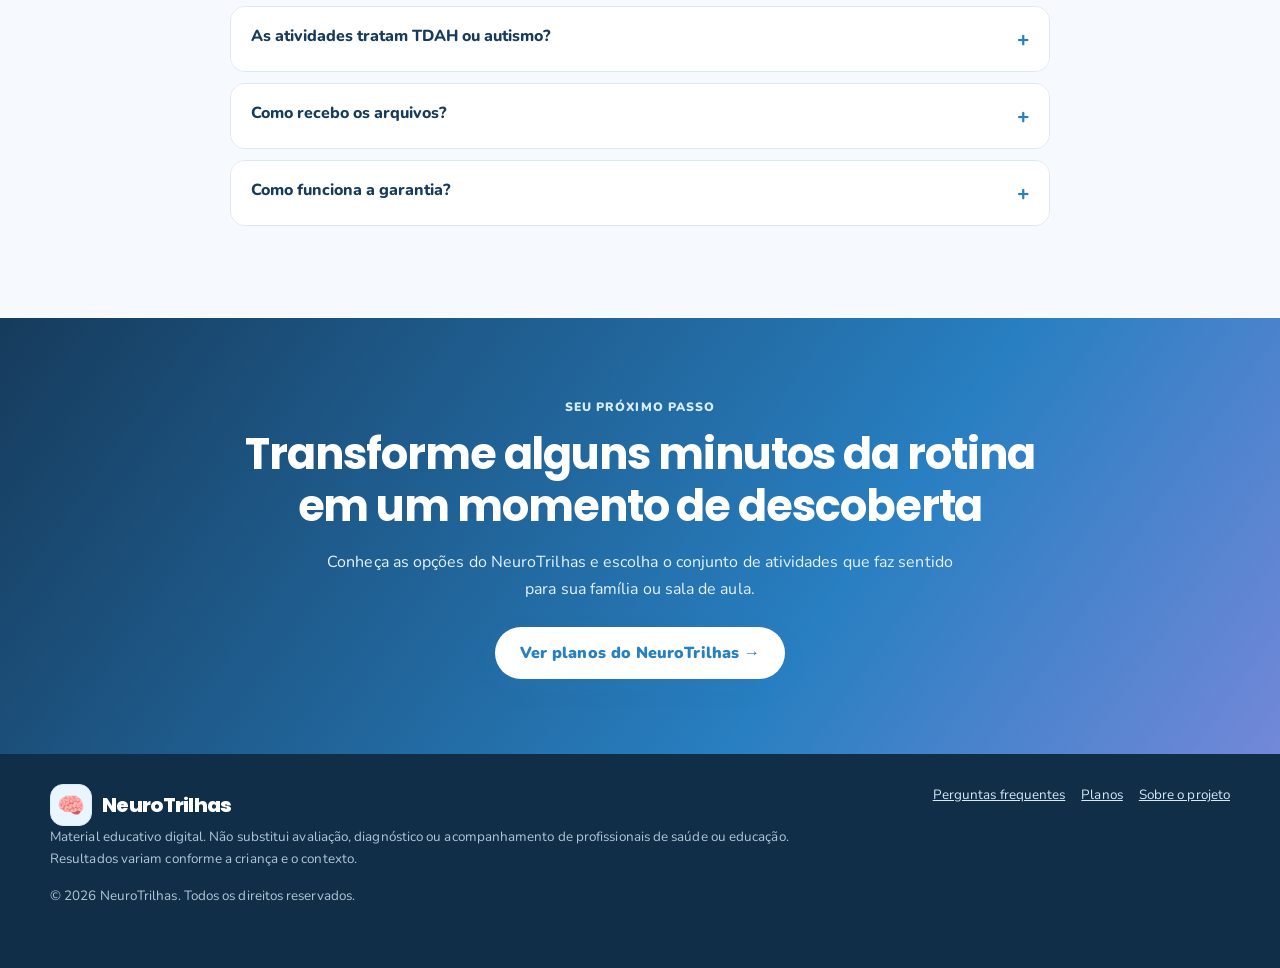
==== commit ddb6e529: "Prioritize hero image loading for NeuroTrilhas" ====
--- a/public/neurotrilhas.html
+++ b/public/neurotrilhas.html
@@ -4,7 +4,7 @@
 <meta charset="UTF-8"><meta name="viewport" content="width=device-width, initial-scale=1"><meta name="theme-color" content="#1769AA">
 <meta name="description" content="Conheça o NeuroTrilhas: atividades digitais lúdicas de atenção, memória e raciocínio para explorar com crianças em casa ou na escola."><meta name="robots" content="index,follow,max-image-preview:large"><meta property="og:type" content="website"><meta property="og:title" content="NeuroTrilhas | Aprender pode ser mais leve"><meta property="og:description" content="Explore atividades de atenção, memória e raciocínio para crianças. Conheça os planos e veja uma amostra interativa.">
 <title>NeuroTrilhas | Foco, atenção e aprendizagem</title>
-<link rel="preconnect" href="https://fonts.googleapis.com"><link rel="preconnect" href="https://fonts.gstatic.com" crossorigin><link href="https://fonts.googleapis.com/css2?family=Nunito:wght@400;600;700;800;900&family=Poppins:wght@500;600;700;800&display=swap" rel="stylesheet">
+<link rel="preconnect" href="https://fonts.googleapis.com"><link rel="preconnect" href="https://fonts.gstatic.com" crossorigin><link rel="preload" as="image" href="/images/neurotrilhas-hero.webp" fetchpriority="high"><link href="https://fonts.googleapis.com/css2?family=Nunito:wght@400;600;700;800;900&family=Poppins:wght@500;600;700;800&display=swap" rel="stylesheet">
 <!-- META PIXEL: configure seu ID real antes de publicar.
 <script>!function(f,b,e,v,n,t,s){if(f.fbq)return;n=f.fbq=function(){n.callMethod?n.callMethod.apply(n,arguments):n.queue.push(arguments)};if(!f._fbq)f._fbq=n;n.push=n;n.loaded=!0;n.version='2.0';n.queue=[];t=b.createElement(e);t.async=!0;t.src=v;s=b.getElementsByTagName(e)[0];s.parentNode.insertBefore(t,s)}(window,document,'script','https://connect.facebook.net/en_US/fbevents.js');fbq('init','SEU_PIXEL_ID');fbq('track','PageView');</script> -->
 <style>
@@ -41,7 +41,7 @@
 <main>
 <section class="hero" id="inicio"><div class="container heroGrid"><div class="heroCopy"><span class="eyebrow">🧠 Aprender pode ser mais leve</span><h1>Atividades que despertam o <span class="hi">foco e a atenção</span> da sua criança</h1><p class="lead">Material digital com propostas lúdicas para praticar atenção, memória e raciocínio com crianças de 3 a 14 anos — em casa ou na escola, no ritmo de cada criança.</p><a class="btn pulse" href="#planos">Quero o NeuroTrilhas →</a><div class="proof"><span aria-hidden="true">✦</span><span>Propostas lúdicas para explorar no ritmo de cada criança</span></div><div class="trust"><span class="pill">📄 Material digital em PDF</span><span class="pill">🏡 Para casa ou escola</span></div></div><div class="visual heroVisual" aria-label="Prévia visual do material NeuroTrilhas">
 <div class="heroImageFrame"><div class="image-slot heroImageSlot">
-<img loading="eager" fetchpriority="high" decoding="async" src="images/neurotrilhas-hero.png.jpg" alt="Mockup editorial do e-book de atividades NeuroTrilhas" onerror="this.parentElement.classList.add('image-missing')">
+<img loading="eager" fetchpriority="high" decoding="async" width="1200" height="1200" src="images/neurotrilhas-hero.webp" alt="Mockup editorial do e-book de atividades NeuroTrilhas" onerror="this.parentElement.classList.add('image-missing')">
 <span class="image-guide"><strong>IMAGEM 01 · CAPA + PÁGINAS</strong><small>Adicionar mockup do e-book e folhas de atividades</small></span>
 </div><div class="heroImageCaption"><span class="captionDot"></span><span><strong>NeuroTrilhas</strong><small>Aprender, explorar e descobrir</small></span></div></div>
 <div class="float f1"><span class="floatIcon">✳</span> Aprender brincando</div><div class="float f2"><span class="floatIcon">♡</span> No ritmo da criança</div>
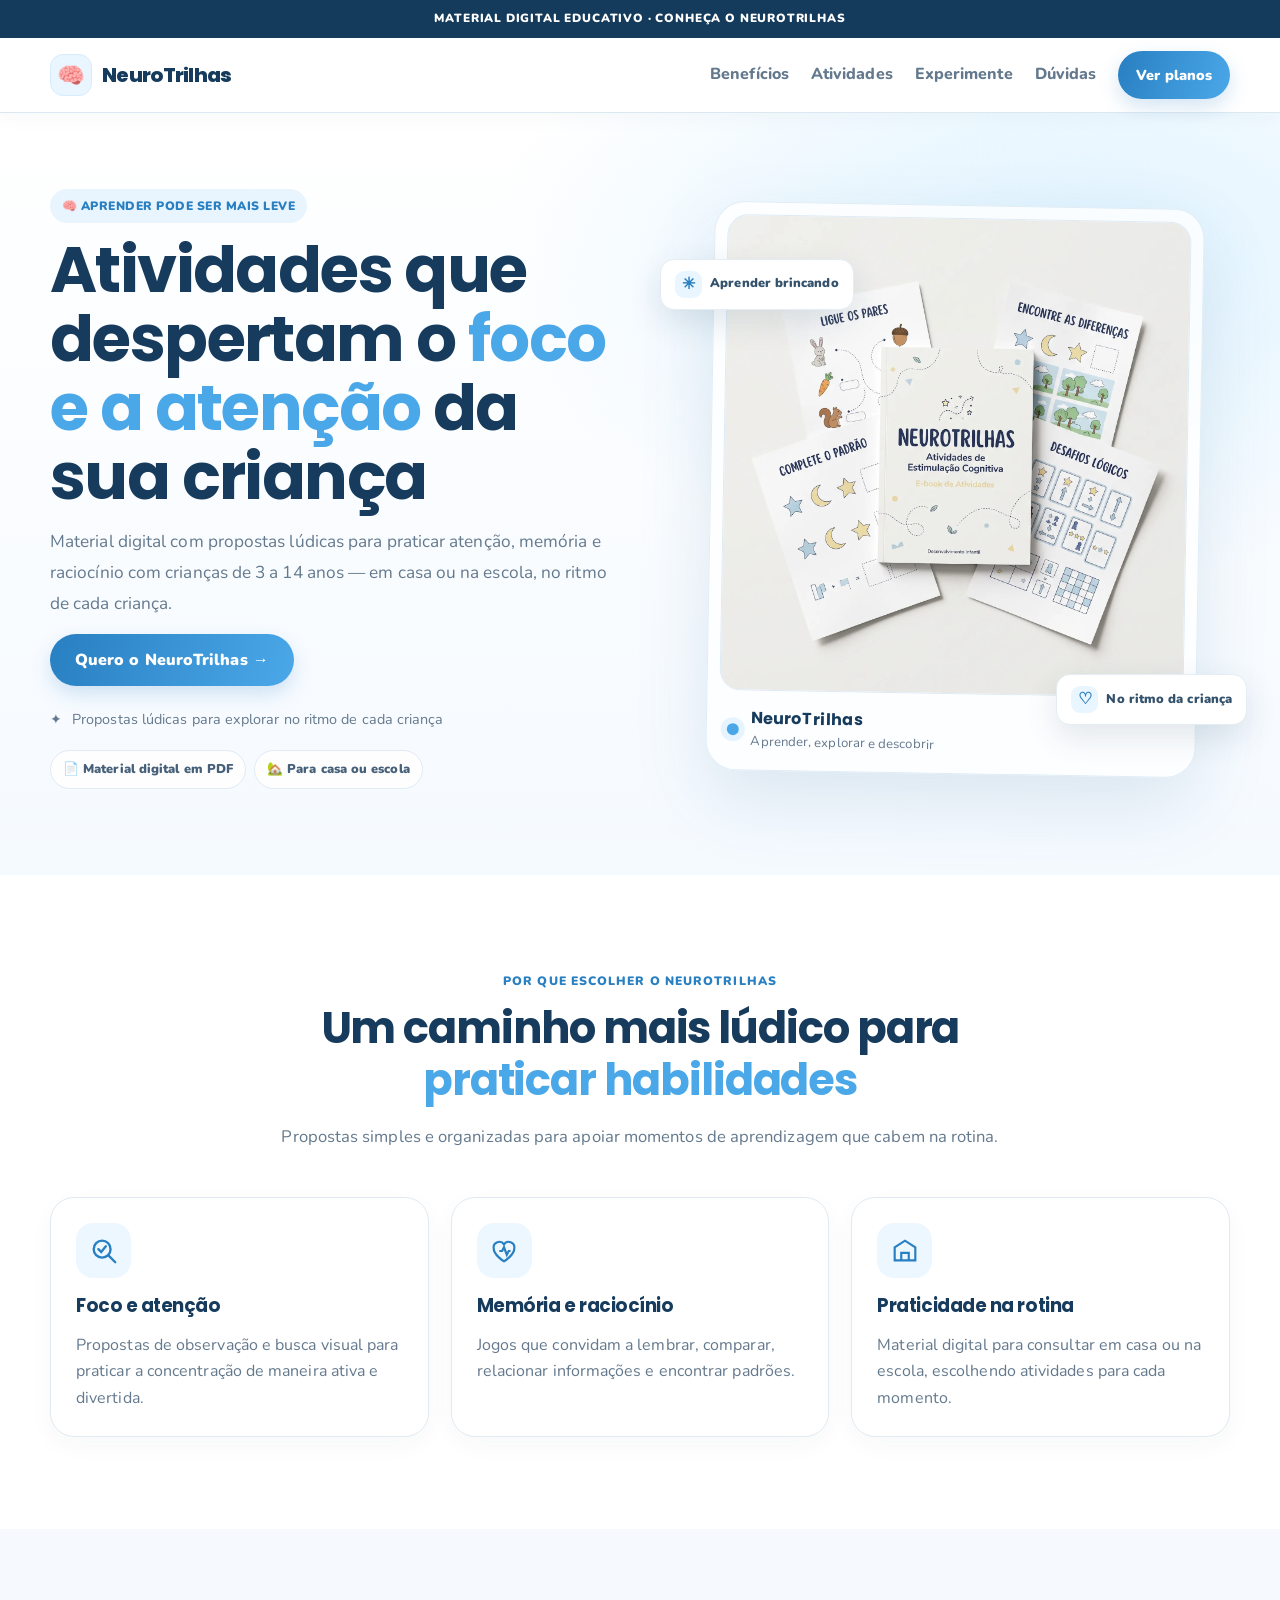
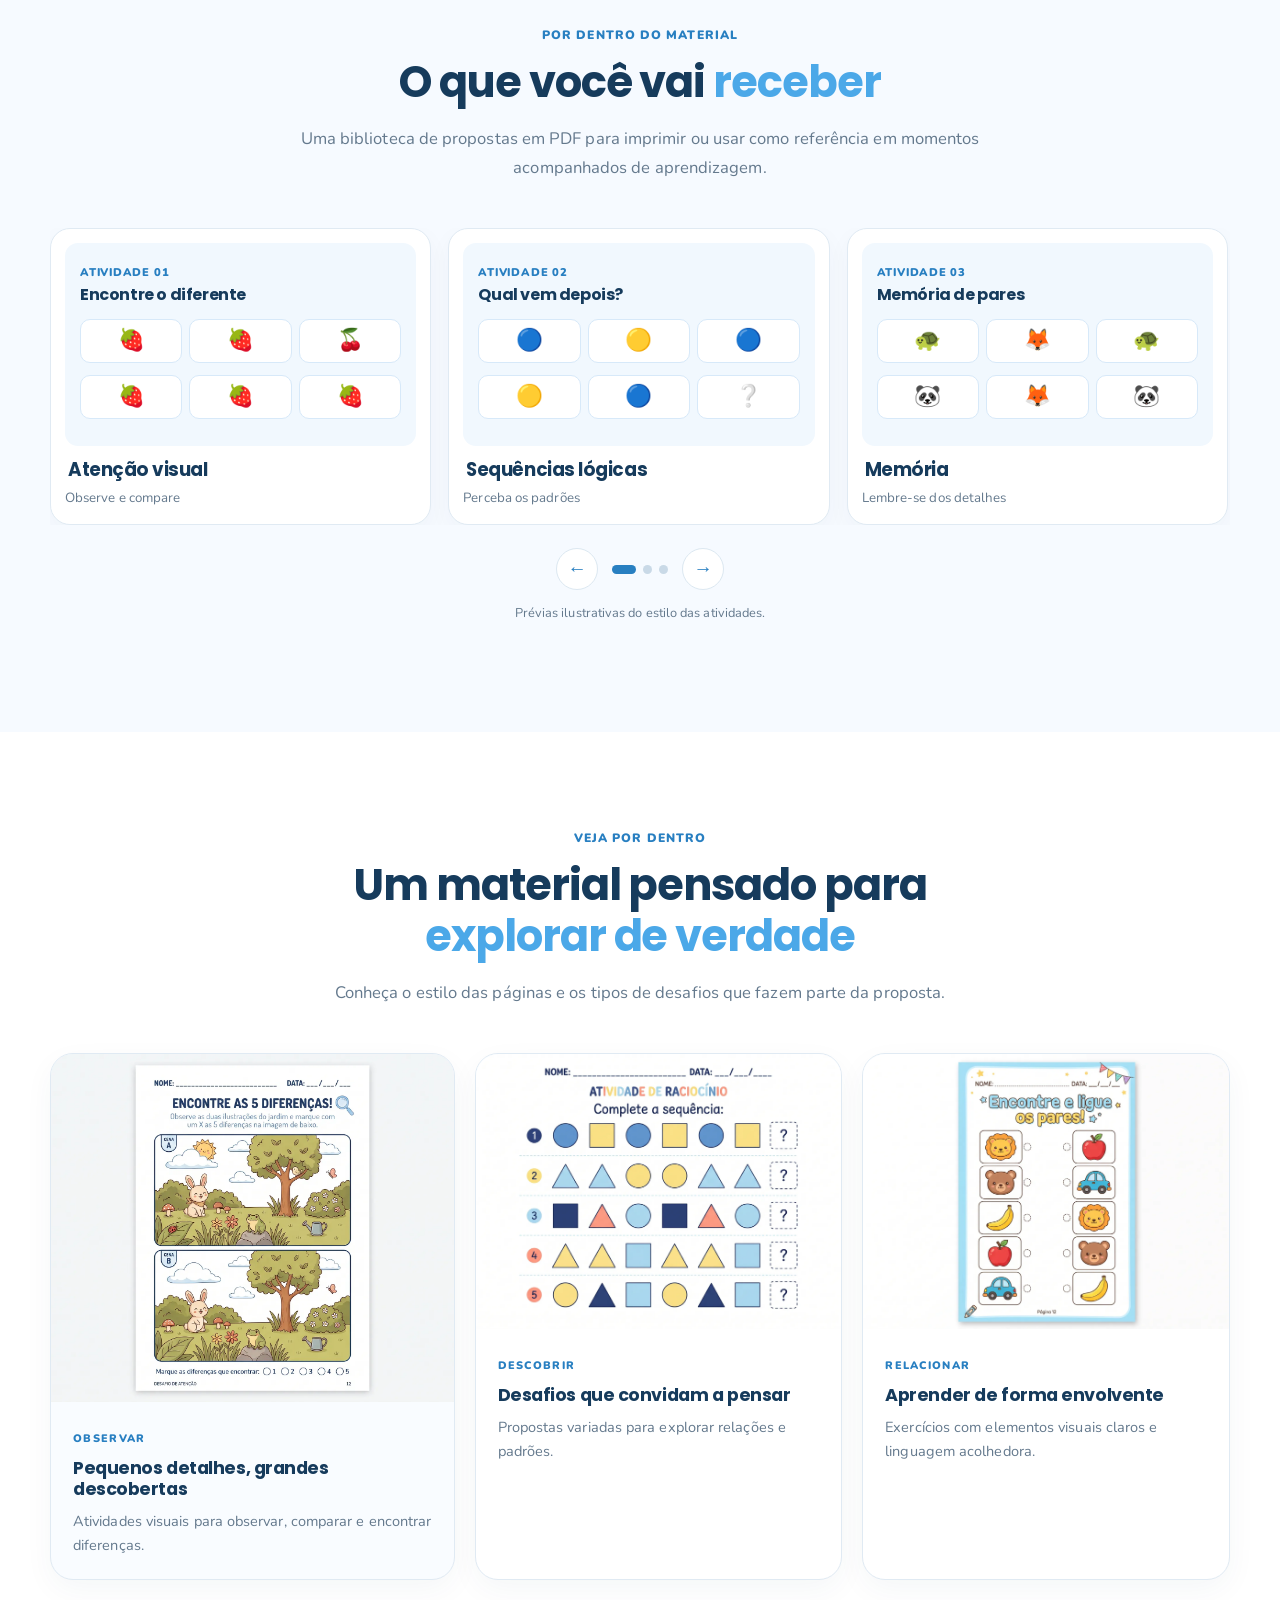
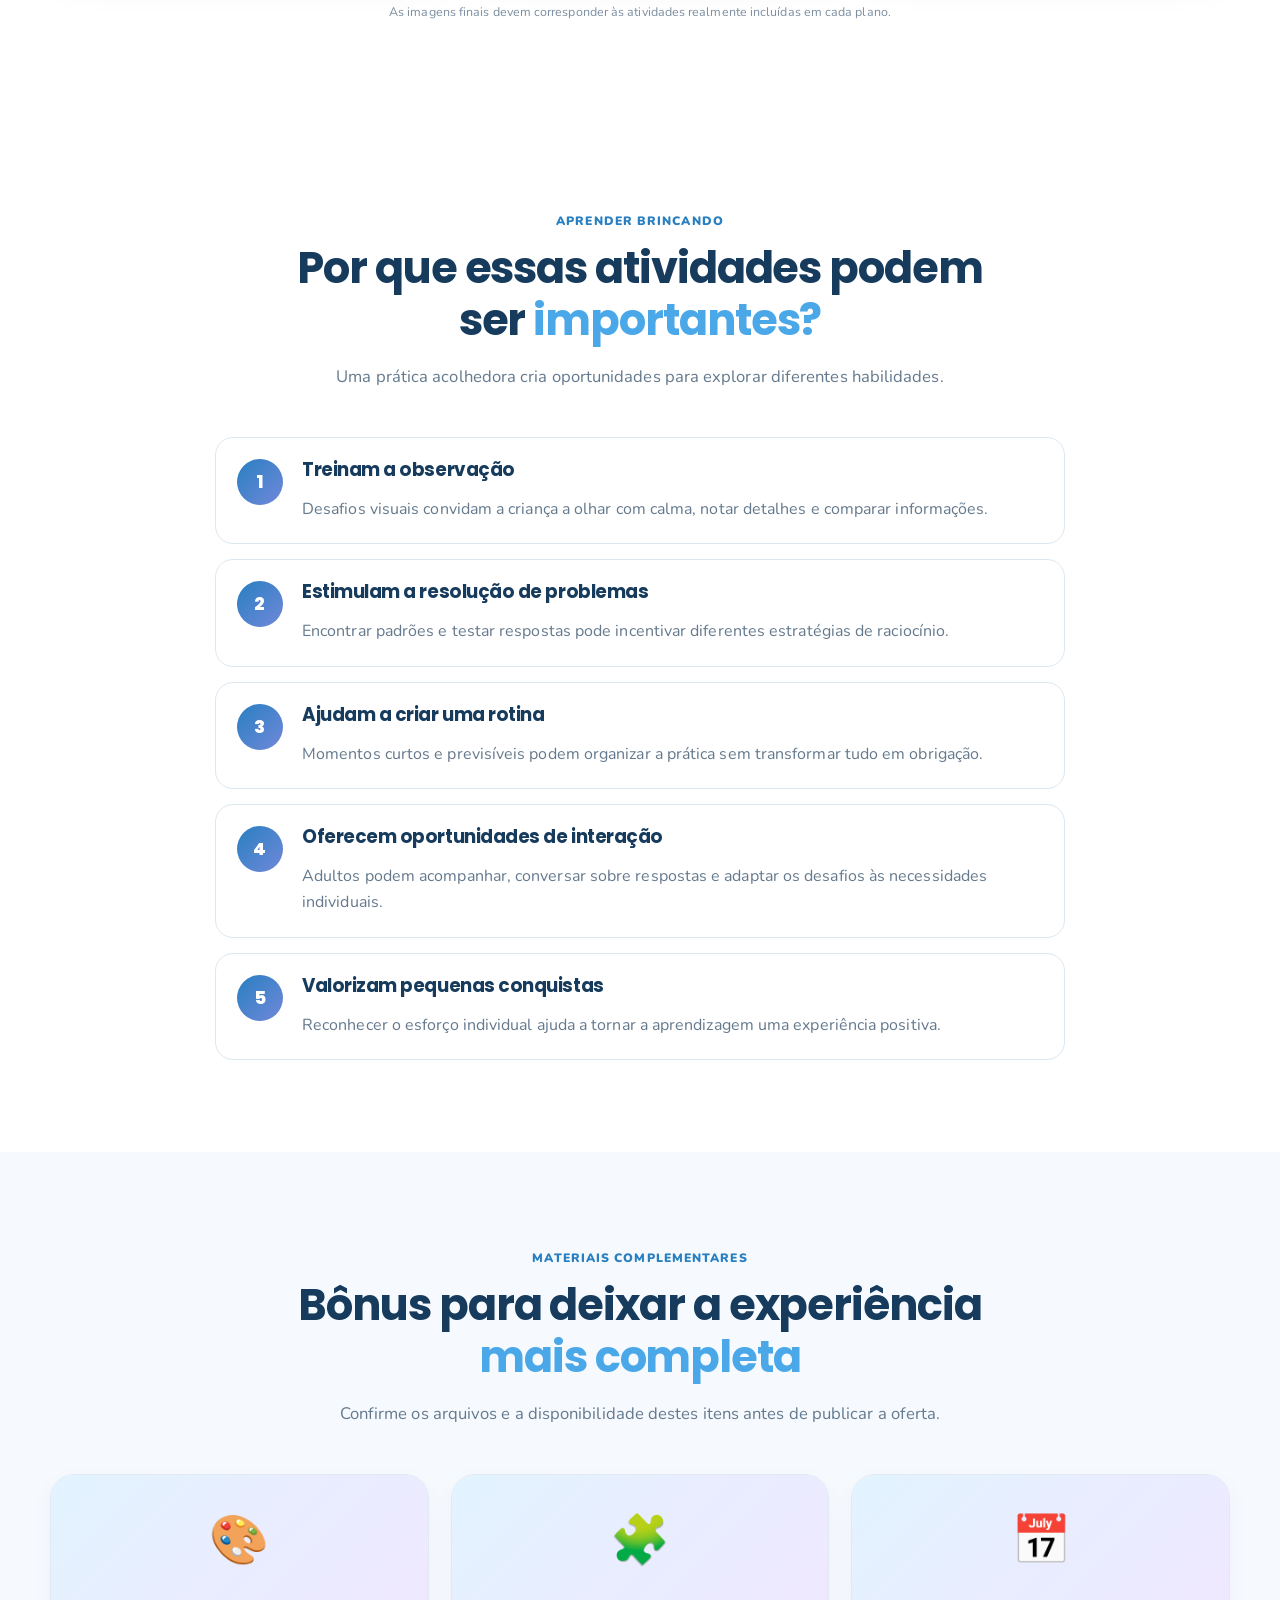
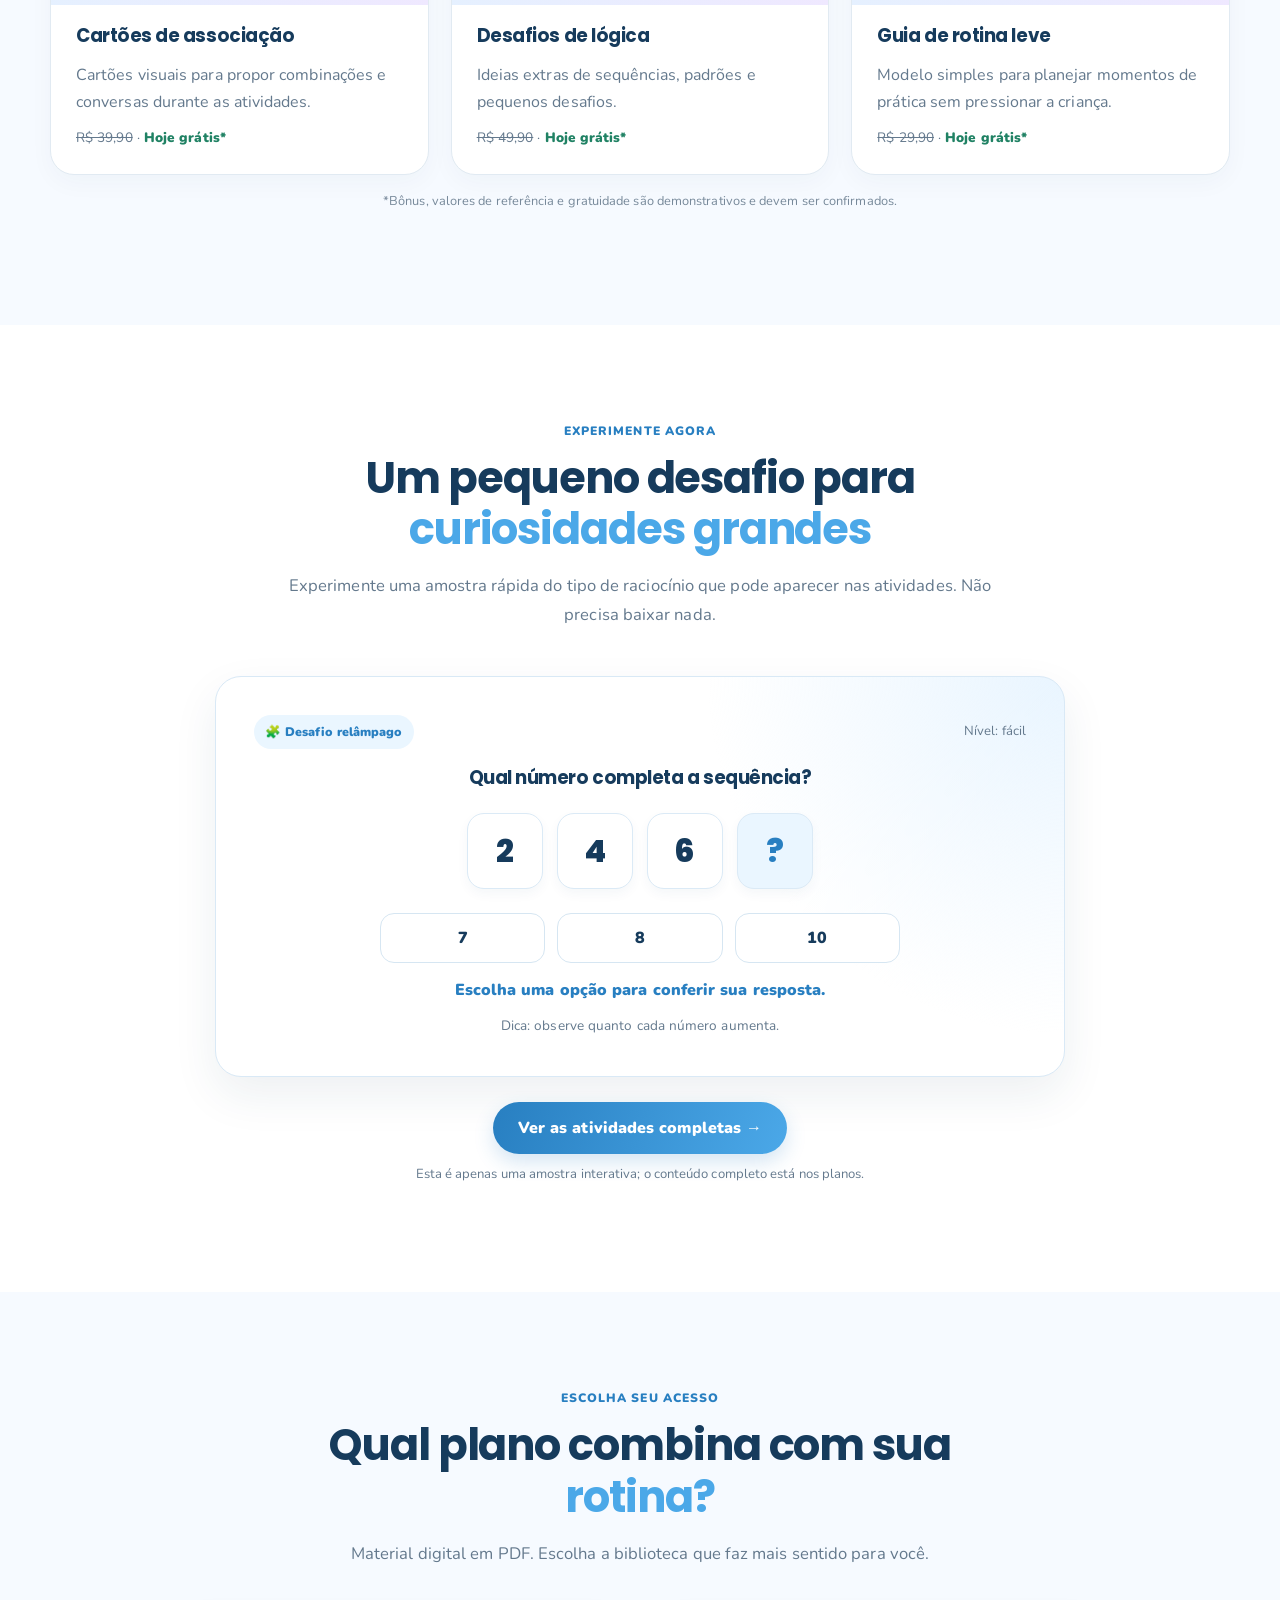
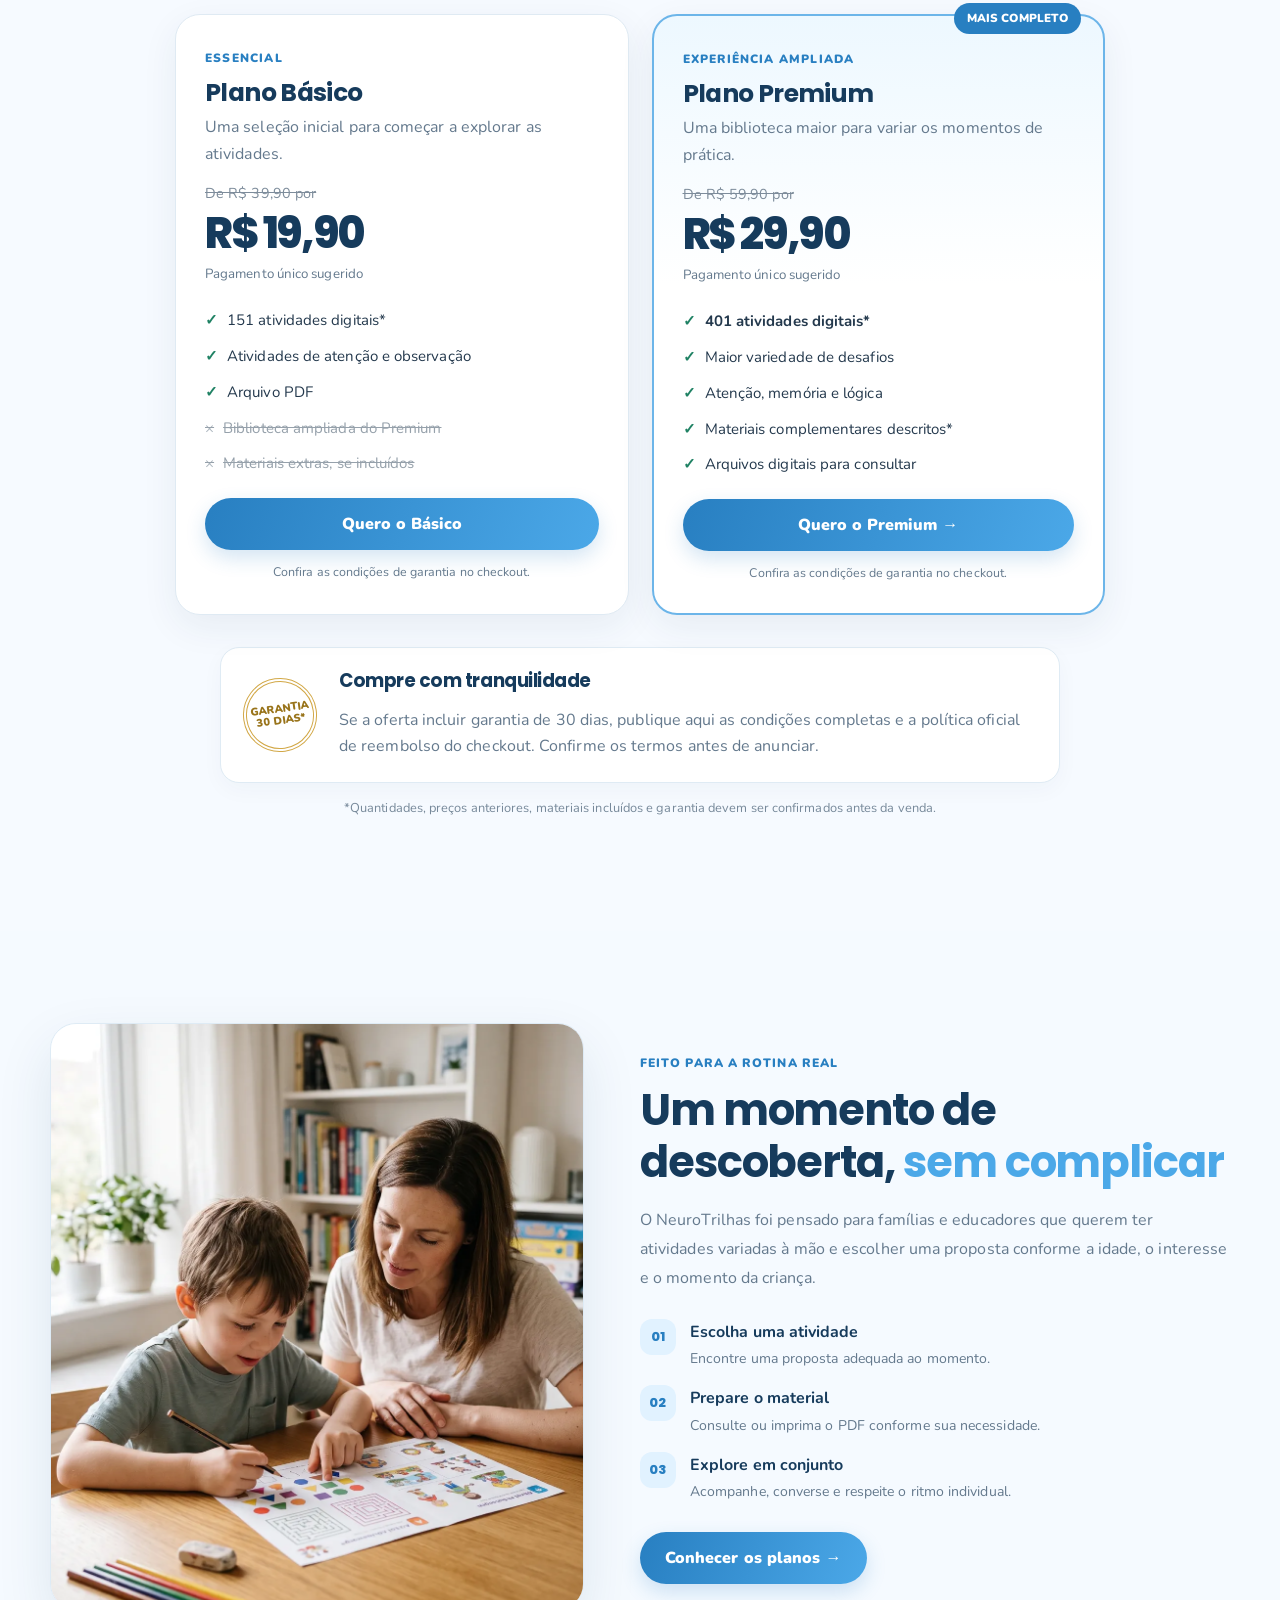
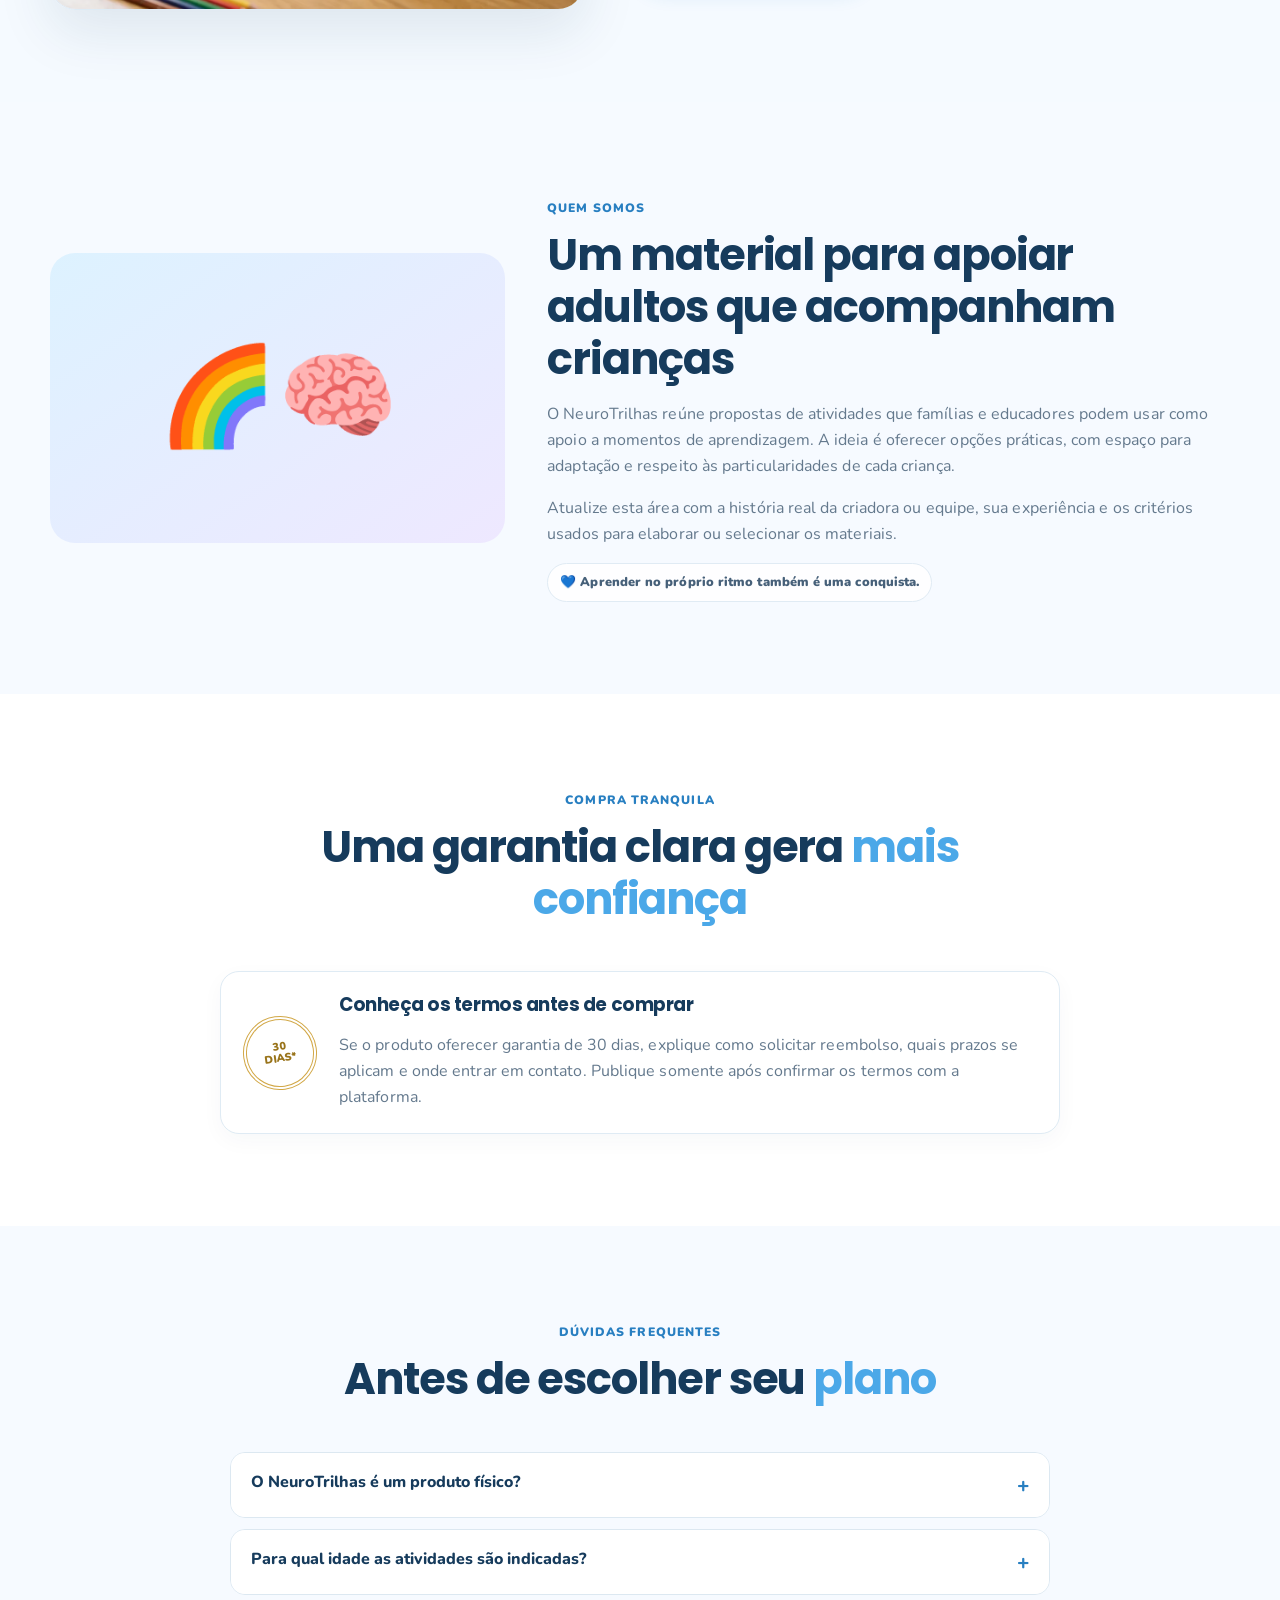
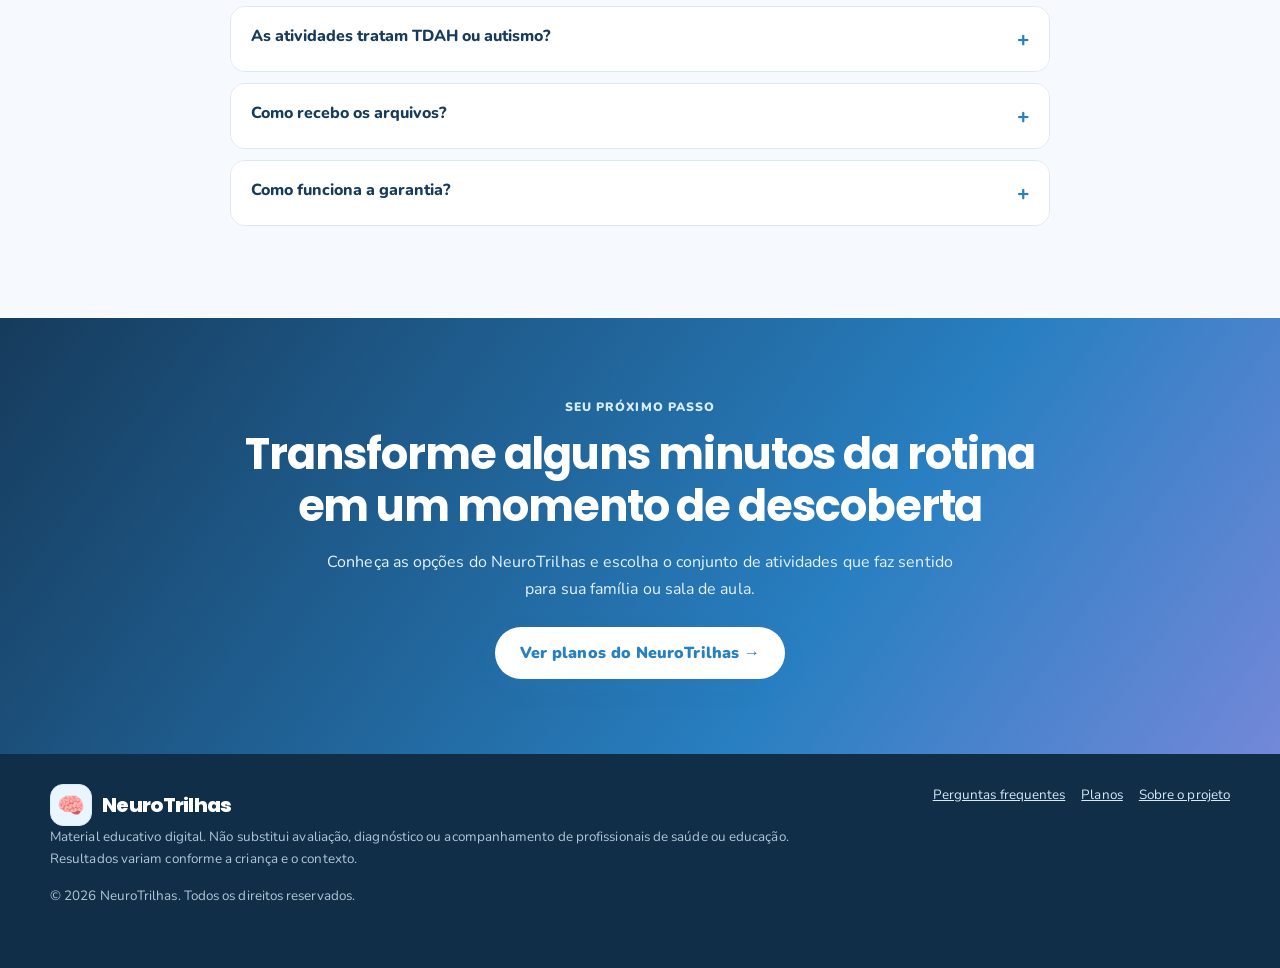
==== commit 1f6fb629: "Optimize NeuroTrilhas images for faster loading" ====
--- a/public/neurotrilhas.html
+++ b/public/neurotrilhas.html
@@ -49,13 +49,13 @@
 <section class="section" id="beneficios"><div class="container"><div class="head"><span class="eyebrow">Por que escolher o NeuroTrilhas</span><h2>Um caminho mais lúdico para <span class="hi">praticar habilidades</span></h2><p>Propostas simples e organizadas para apoiar momentos de aprendizagem que cabem na rotina.</p></div><div class="grid3"><article class="card"><div class="ico"><svg width="30" height="30" viewBox="0 0 32 32" fill="none"><circle cx="14" cy="14" r="9" stroke="currentColor" stroke-width="2.5"/><path d="m21 21 7 7M10 14l3 3 5-6" stroke="currentColor" stroke-width="2.5" stroke-linecap="round"/></svg></div><h3>Foco e atenção</h3><p>Propostas de observação e busca visual para praticar a concentração de maneira ativa e divertida.</p></article><article class="card"><div class="ico"><svg width="30" height="30" viewBox="0 0 32 32" fill="none"><path d="M16 27s-11-6.5-11-14A6 6 0 0 1 16 9a6 6 0 0 1 11 4c0 7.5-11 14-11 14Z" stroke="currentColor" stroke-width="2.3"/><path d="M11 16h3l2-4 3 8 2-4h2" stroke="currentColor" stroke-width="2.3"/></svg></div><h3>Memória e raciocínio</h3><p>Jogos que convidam a lembrar, comparar, relacionar informações e encontrar padrões.</p></article><article class="card"><div class="ico"><svg width="30" height="30" viewBox="0 0 32 32" fill="none"><path d="M5 26V12l11-7 11 7v14H5Z" stroke="currentColor" stroke-width="2.3"/><path d="M12 26v-8h8v8M10 13h.01M16 13h.01M22 13h.01" stroke="currentColor" stroke-width="2.3"/></svg></div><h3>Praticidade na rotina</h3><p>Material digital para consultar em casa ou na escola, escolhendo atividades para cada momento.</p></article></div></div></section>
 <section class="section soft" id="conteudo"><div class="container"><div class="head"><span class="eyebrow">Por dentro do material</span><h2>O que você vai <span class="hi">receber</span></h2><p>Uma biblioteca de propostas em PDF para imprimir ou usar como referência em momentos acompanhados de aprendizagem.</p></div><div class="carousel"><div class="track" id="track"><article class="activity"><div class="preview"><span class="tag">Atividade 01</span><h4>Encontre o diferente</h4><div class="symbolrow"><span class="symbol">🍓</span><span class="symbol">🍓</span><span class="symbol">🍒</span></div><div class="symbolrow"><span class="symbol">🍓</span><span class="symbol">🍓</span><span class="symbol">🍓</span></div></div><h3 style="margin:13px 3px 3px">Atenção visual</h3><small class="muted">Observe e compare</small></article><article class="activity"><div class="preview"><span class="tag">Atividade 02</span><h4>Qual vem depois?</h4><div class="symbolrow"><span class="symbol">🔵</span><span class="symbol">🟡</span><span class="symbol">🔵</span></div><div class="symbolrow"><span class="symbol">🟡</span><span class="symbol">🔵</span><span class="symbol">❔</span></div></div><h3 style="margin:13px 3px 3px">Sequências lógicas</h3><small class="muted">Perceba os padrões</small></article><article class="activity"><div class="preview"><span class="tag">Atividade 03</span><h4>Memória de pares</h4><div class="symbolrow"><span class="symbol">🐢</span><span class="symbol">🦊</span><span class="symbol">🐢</span></div><div class="symbolrow"><span class="symbol">🐼</span><span class="symbol">🦊</span><span class="symbol">🐼</span></div></div><h3 style="margin:13px 3px 3px">Memória</h3><small class="muted">Lembre-se dos detalhes</small></article><article class="activity"><div class="preview"><span class="tag">Atividade 04</span><h4>Conte e descubra</h4><div class="symbolrow"><span class="symbol">⭐</span><span class="symbol">⭐</span><span class="symbol">⭐</span></div><div class="symbolrow"><span class="symbol">⭐</span><span class="symbol">⭐</span><span class="symbol">❔</span></div></div><h3 style="margin:13px 3px 3px">Contagem e atenção</h3><small class="muted">Conte com calma</small></article><article class="activity"><div class="preview"><span class="tag">Atividade 05</span><h4>Associe as formas</h4><div class="symbolrow"><span class="symbol">🔺</span><span class="symbol">🟦</span><span class="symbol">⚪</span></div><div class="symbolrow"><span class="symbol">⚪</span><span class="symbol">🔺</span><span class="symbol">🟦</span></div></div><h3 style="margin:13px 3px 3px">Associação</h3><small class="muted">Relacione imagens</small></article></div></div><div class="dotsbar"><button class="arrow" id="prev" aria-label="Atividades anteriores">←</button><div class="dots" id="dots"></div><button class="arrow" id="next" aria-label="Próximas atividades">→</button></div><p class="muted" style="text-align:center;font-size:.8rem;margin-top:13px">Prévias ilustrativas do estilo das atividades.</p></div></section>
 <section class="section imageShowcase" id="por-dentro"><div class="container"><div class="head"><span class="eyebrow">Veja por dentro</span><h2>Um material pensado para <span class="hi">explorar de verdade</span></h2><p>Conheça o estilo das páginas e os tipos de desafios que fazem parte da proposta.</p></div><div class="showcaseGrid">
-<article class="showcaseCard showcaseLarge"><div class="image-slot galleryImage"><img loading="lazy" decoding="async" src="images/atividade-atencao.png.jpg" alt="Página de atividade de atenção visual" onerror="this.parentElement.classList.add('image-missing')"><span class="image-guide"><strong>IMAGEM 02 · ATENÇÃO VISUAL</strong><small>Página real de atividade, pronta para imprimir</small></span></div><div class="showcaseText"><span class="miniLabel">OBSERVAR</span><h3>Pequenos detalhes, grandes descobertas</h3><p>Atividades visuais para observar, comparar e encontrar diferenças.</p></div></article>
-<article class="showcaseCard"><div class="image-slot galleryImage"><img loading="lazy" decoding="async" src="images/atividade-logica.png.jpg" alt="Página de atividade de lógica e sequências" onerror="this.parentElement.classList.add('image-missing')"><span class="image-guide"><strong>IMAGEM 03 · LÓGICA</strong><small>Sequências, padrões e associações</small></span></div><div class="showcaseText"><span class="miniLabel">DESCOBRIR</span><h3>Desafios que convidam a pensar</h3><p>Propostas variadas para explorar relações e padrões.</p></div></article>
-<article class="showcaseCard"><div class="image-slot galleryImage"><img loading="lazy" decoding="async" src="images/atividade-memoria.png.jpg" alt="Página de atividade de memória e associação" onerror="this.parentElement.classList.add('image-missing')"><span class="image-guide"><strong>IMAGEM 04 · MEMÓRIA</strong><small>Cartões ilustrados e associação</small></span></div><div class="showcaseText"><span class="miniLabel">RELACIONAR</span><h3>Aprender de forma envolvente</h3><p>Exercícios com elementos visuais claros e linguagem acolhedora.</p></div></article></div><p class="imageDisclaimer">As imagens finais devem corresponder às atividades realmente incluídas em cada plano.</p></div></section><section class="section"><div class="container"><div class="head"><span class="eyebrow">Aprender brincando</span><h2>Por que essas atividades podem ser <span class="hi">importantes?</span></h2><p>Uma prática acolhedora cria oportunidades para explorar diferentes habilidades.</p></div><div class="numberlist"><article class="numberitem"><div class="num">1</div><div><h3>Treinam a observação</h3><p>Desafios visuais convidam a criança a olhar com calma, notar detalhes e comparar informações.</p></div></article><article class="numberitem"><div class="num">2</div><div><h3>Estimulam a resolução de problemas</h3><p>Encontrar padrões e testar respostas pode incentivar diferentes estratégias de raciocínio.</p></div></article><article class="numberitem"><div class="num">3</div><div><h3>Ajudam a criar uma rotina</h3><p>Momentos curtos e previsíveis podem organizar a prática sem transformar tudo em obrigação.</p></div></article><article class="numberitem"><div class="num">4</div><div><h3>Oferecem oportunidades de interação</h3><p>Adultos podem acompanhar, conversar sobre respostas e adaptar os desafios às necessidades individuais.</p></div></article><article class="numberitem"><div class="num">5</div><div><h3>Valorizam pequenas conquistas</h3><p>Reconhecer o esforço individual ajuda a tornar a aprendizagem uma experiência positiva.</p></div></article></div></div></section>
+<article class="showcaseCard showcaseLarge"><div class="image-slot galleryImage"><img loading="lazy" decoding="async" src="images/atividade-atencao.webp" alt="Página de atividade de atenção visual" onerror="this.parentElement.classList.add('image-missing')"><span class="image-guide"><strong>IMAGEM 02 · ATENÇÃO VISUAL</strong><small>Página real de atividade, pronta para imprimir</small></span></div><div class="showcaseText"><span class="miniLabel">OBSERVAR</span><h3>Pequenos detalhes, grandes descobertas</h3><p>Atividades visuais para observar, comparar e encontrar diferenças.</p></div></article>
+<article class="showcaseCard"><div class="image-slot galleryImage"><img loading="lazy" decoding="async" src="images/atividade-logica.webp" alt="Página de atividade de lógica e sequências" onerror="this.parentElement.classList.add('image-missing')"><span class="image-guide"><strong>IMAGEM 03 · LÓGICA</strong><small>Sequências, padrões e associações</small></span></div><div class="showcaseText"><span class="miniLabel">DESCOBRIR</span><h3>Desafios que convidam a pensar</h3><p>Propostas variadas para explorar relações e padrões.</p></div></article>
+<article class="showcaseCard"><div class="image-slot galleryImage"><img loading="lazy" decoding="async" src="images/atividade-memoria.webp" alt="Página de atividade de memória e associação" onerror="this.parentElement.classList.add('image-missing')"><span class="image-guide"><strong>IMAGEM 04 · MEMÓRIA</strong><small>Cartões ilustrados e associação</small></span></div><div class="showcaseText"><span class="miniLabel">RELACIONAR</span><h3>Aprender de forma envolvente</h3><p>Exercícios com elementos visuais claros e linguagem acolhedora.</p></div></article></div><p class="imageDisclaimer">As imagens finais devem corresponder às atividades realmente incluídas em cada plano.</p></div></section><section class="section"><div class="container"><div class="head"><span class="eyebrow">Aprender brincando</span><h2>Por que essas atividades podem ser <span class="hi">importantes?</span></h2><p>Uma prática acolhedora cria oportunidades para explorar diferentes habilidades.</p></div><div class="numberlist"><article class="numberitem"><div class="num">1</div><div><h3>Treinam a observação</h3><p>Desafios visuais convidam a criança a olhar com calma, notar detalhes e comparar informações.</p></div></article><article class="numberitem"><div class="num">2</div><div><h3>Estimulam a resolução de problemas</h3><p>Encontrar padrões e testar respostas pode incentivar diferentes estratégias de raciocínio.</p></div></article><article class="numberitem"><div class="num">3</div><div><h3>Ajudam a criar uma rotina</h3><p>Momentos curtos e previsíveis podem organizar a prática sem transformar tudo em obrigação.</p></div></article><article class="numberitem"><div class="num">4</div><div><h3>Oferecem oportunidades de interação</h3><p>Adultos podem acompanhar, conversar sobre respostas e adaptar os desafios às necessidades individuais.</p></div></article><article class="numberitem"><div class="num">5</div><div><h3>Valorizam pequenas conquistas</h3><p>Reconhecer o esforço individual ajuda a tornar a aprendizagem uma experiência positiva.</p></div></article></div></div></section>
 <section class="section soft" id="bonus"><div class="container"><div class="head"><span class="eyebrow">Materiais complementares</span><h2>Bônus para deixar a experiência <span class="hi">mais completa</span></h2><p>Confirme os arquivos e a disponibilidade destes itens antes de publicar a oferta.</p></div><div class="grid3"><article class="card"><div class="bonusart">🎨</div><h3>Cartões de associação</h3><p>Cartões visuais para propor combinações e conversas durante as atividades.</p><div class="bonusprice"><s>R$ 39,90</s> · <span class="free">Hoje grátis*</span></div></article><article class="card"><div class="bonusart">🧩</div><h3>Desafios de lógica</h3><p>Ideias extras de sequências, padrões e pequenos desafios.</p><div class="bonusprice"><s>R$ 49,90</s> · <span class="free">Hoje grátis*</span></div></article><article class="card"><div class="bonusart">📅</div><h3>Guia de rotina leve</h3><p>Modelo simples para planejar momentos de prática sem pressionar a criança.</p><div class="bonusprice"><s>R$ 29,90</s> · <span class="free">Hoje grátis*</span></div></article></div><p class="demo" style="margin-top:16px">*Bônus, valores de referência e gratuidade são demonstrativos e devem ser confirmados.</p></div></section>
 
 <section class="section" id="desafio"><div class="container"><div class="head"><span class="eyebrow">Experimente agora</span><h2>Um pequeno desafio para <span class="hi">curiosidades grandes</span></h2><p>Experimente uma amostra rápida do tipo de raciocínio que pode aparecer nas atividades. Não precisa baixar nada.</p></div><div class="challenge"><div class="challengeTop"><span class="challengeLabel">🧩 Desafio relâmpago</span><span class="muted" style="font-size:.82rem">Nível: fácil</span></div><h3 style="text-align:center;margin-top:18px">Qual número completa a sequência?</h3><div class="challengeSequence" aria-label="Sequência numérica: 2, 4, 6, interrogação"><span class="challengeTile">2</span><span class="challengeTile">4</span><span class="challengeTile">6</span><span class="challengeTile" style="background:#eaf6ff;color:#287fc1">?</span></div><div class="challengeChoices" role="group" aria-label="Escolha a resposta"><button class="challengeChoice" data-answer="7">7</button><button class="challengeChoice" data-answer="8">8</button><button class="challengeChoice" data-answer="10">10</button></div><p class="challengeFeedback" id="challengeFeedback" role="status" aria-live="polite">Escolha uma opção para conferir sua resposta.</p><p class="challengeFoot" id="challengeExplain">Dica: observe quanto cada número aumenta.</p></div><div style="text-align:center;margin-top:25px"><a class="btn" href="#planos">Ver as atividades completas →</a><p class="muted" style="font-size:.82rem;margin-top:10px">Esta é apenas uma amostra interativa; o conteúdo completo está nos planos.</p></div></div></section><section class="section soft" id="planos"><div class="container"><div class="head"><span class="eyebrow">Escolha seu acesso</span><h2>Qual plano combina com sua <span class="hi">rotina?</span></h2><p>Material digital em PDF. Escolha a biblioteca que faz mais sentido para você.</p></div><div class="pricing"><article class="pricecard" id="basic-card"><span class="plan">Essencial</span><h3>Plano Básico</h3><p class="muted">Uma seleção inicial para começar a explorar as atividades.</p><div class="priceold">De R$ 39,90 por</div><div class="price">R$ 19,90</div><small class="muted">Pagamento único sugerido</small><ul class="benefits"><li><span class="check">✓</span>151 atividades digitais*</li><li><span class="check">✓</span>Atividades de atenção e observação</li><li><span class="check">✓</span>Arquivo PDF</li><li class="strike"><span class="cross">×</span> Biblioteca ampliada do Premium</li><li class="strike"><span class="cross">×</span> Materiais extras, se incluídos</li></ul><button class="btn full" id="basic-cta">Quero o Básico</button><p class="muted" style="font-size:.78rem;text-align:center;margin:12px 0 0">Confira as condições de garantia no checkout.</p></article><article class="pricecard premium" id="premium-card"><span class="badge">MAIS COMPLETO</span><span class="plan">Experiência ampliada</span><h3>Plano Premium</h3><p class="muted">Uma biblioteca maior para variar os momentos de prática.</p><div class="priceold">De R$ 59,90 por</div><div class="price">R$ 29,90</div><small class="muted">Pagamento único sugerido</small><ul class="benefits"><li><span class="check">✓</span><strong>401 atividades digitais*</strong></li><li><span class="check">✓</span>Maior variedade de desafios</li><li><span class="check">✓</span>Atenção, memória e lógica</li><li><span class="check">✓</span>Materiais complementares descritos*</li><li><span class="check">✓</span>Arquivos digitais para consultar</li></ul><button class="btn full" id="premium-cta">Quero o Premium →</button><p class="muted" style="font-size:.78rem;text-align:center;margin:12px 0 0">Confira as condições de garantia no checkout.</p></article></div><div class="guarantee"><div class="seal">GARANTIA<br>30 DIAS*</div><div><h3>Compre com tranquilidade</h3><p>Se a oferta incluir garantia de 30 dias, publique aqui as condições completas e a política oficial de reembolso do checkout. Confirme os termos antes de anunciar.</p></div></div><p class="demo" style="margin-top:15px">*Quantidades, preços anteriores, materiais incluídos e garantia devem ser confirmados antes da venda.</p></div></section>
-<section class="section useCaseSection"><div class="container useCaseGrid"><div class="image-slot lifestyleImage"><img loading="lazy" decoding="async" src="images/familia-usando.png.jpg" alt="Adulto e criança explorando juntos uma atividade impressa" onerror="this.parentElement.classList.add('image-missing')"><span class="image-guide"><strong>IMAGEM 05 · USO REAL</strong><small>Adulto e criança fazendo uma atividade impressa juntos</small></span></div><div class="useCaseCopy"><span class="eyebrow">Feito para a rotina real</span><h2>Um momento de descoberta, <span class="hi">sem complicar</span></h2><p>O NeuroTrilhas foi pensado para famílias e educadores que querem ter atividades variadas à mão e escolher uma proposta conforme a idade, o interesse e o momento da criança.</p><div class="useSteps"><div><span>01</span><p><strong>Escolha uma atividade</strong><small>Encontre uma proposta adequada ao momento.</small></p></div><div><span>02</span><p><strong>Prepare o material</strong><small>Consulte ou imprima o PDF conforme sua necessidade.</small></p></div><div><span>03</span><p><strong>Explore em conjunto</strong><small>Acompanhe, converse e respeite o ritmo individual.</small></p></div></div><a class="btn" href="#planos">Conhecer os planos →</a></div></div></section>
+<section class="section useCaseSection"><div class="container useCaseGrid"><div class="image-slot lifestyleImage"><img loading="lazy" decoding="async" src="images/familia-usando.webp" alt="Adulto e criança explorando juntos uma atividade impressa" onerror="this.parentElement.classList.add('image-missing')"><span class="image-guide"><strong>IMAGEM 05 · USO REAL</strong><small>Adulto e criança fazendo uma atividade impressa juntos</small></span></div><div class="useCaseCopy"><span class="eyebrow">Feito para a rotina real</span><h2>Um momento de descoberta, <span class="hi">sem complicar</span></h2><p>O NeuroTrilhas foi pensado para famílias e educadores que querem ter atividades variadas à mão e escolher uma proposta conforme a idade, o interesse e o momento da criança.</p><div class="useSteps"><div><span>01</span><p><strong>Escolha uma atividade</strong><small>Encontre uma proposta adequada ao momento.</small></p></div><div><span>02</span><p><strong>Prepare o material</strong><small>Consulte ou imprima o PDF conforme sua necessidade.</small></p></div><div><span>03</span><p><strong>Explore em conjunto</strong><small>Acompanhe, converse e respeite o ritmo individual.</small></p></div></div><a class="btn" href="#planos">Conhecer os planos →</a></div></div></section>
 <section class="section soft" id="sobre"><div class="container about"><div class="aboutpic" aria-label="Ilustração de aprendizagem">🌈🧠</div><div><span class="eyebrow">Quem somos</span><h2>Um material para apoiar adultos que acompanham crianças</h2><p>O NeuroTrilhas reúne propostas de atividades que famílias e educadores podem usar como apoio a momentos de aprendizagem. A ideia é oferecer opções práticas, com espaço para adaptação e respeito às particularidades de cada criança.</p><p>Atualize esta área com a história real da criadora ou equipe, sua experiência e os critérios usados para elaborar ou selecionar os materiais.</p><div class="pill" style="display:inline-block;white-space:normal">💙 Aprender no próprio ritmo também é uma conquista.</div></div></div></section>
 <section class="section"><div class="container"><div class="head"><span class="eyebrow">Compra tranquila</span><h2>Uma garantia clara gera <span class="hi">mais confiança</span></h2></div><div class="guarantee"><div class="seal">30<br>DIAS*</div><div><h3>Conheça os termos antes de comprar</h3><p>Se o produto oferecer garantia de 30 dias, explique como solicitar reembolso, quais prazos se aplicam e onde entrar em contato. Publique somente após confirmar os termos com a plataforma.</p></div></div></div></section>
 <section class="section soft" id="faq"><div class="container"><div class="head"><span class="eyebrow">Dúvidas frequentes</span><h2>Antes de escolher seu <span class="hi">plano</span></h2></div><div class="faq"><div class="faqitem"><button class="question" aria-expanded="false"><span>O NeuroTrilhas é um produto físico?</span><span>+</span></button><div class="answer" hidden>Não. A proposta é um material digital em PDF. Confira no checkout como e quando os arquivos serão disponibilizados.</div></div><div class="faqitem"><button class="question" aria-expanded="false"><span>Para qual idade as atividades são indicadas?</span><span>+</span></button><div class="answer" hidden>O material foi pensado para crianças de 3 a 14 anos. Escolha as atividades conforme o desenvolvimento, as preferências e as necessidades individuais.</div></div><div class="faqitem"><button class="question" aria-expanded="false"><span>As atividades tratam TDAH ou autismo?</span><span>+</span></button><div class="answer" hidden>Não. O material não diagnostica nem trata condições clínicas e não substitui avaliação ou acompanhamento profissional. Converse com os profissionais que acompanham a criança sobre seu uso.</div></div><div class="faqitem"><button class="question" aria-expanded="false"><span>Como recebo os arquivos?</span><span>+</span></button><div class="answer" hidden>A entrega deverá ocorrer conforme as instruções da plataforma de checkout. Configure e teste o pagamento e a entrega antes de publicar.</div></div><div class="faqitem"><button class="question" aria-expanded="false"><span>Como funciona a garantia?</span><span>+</span></button><div class="answer" hidden>O prazo e as condições precisam ser confirmados pelo responsável pelo produto e descritos no checkout.</div></div></div></div></section>
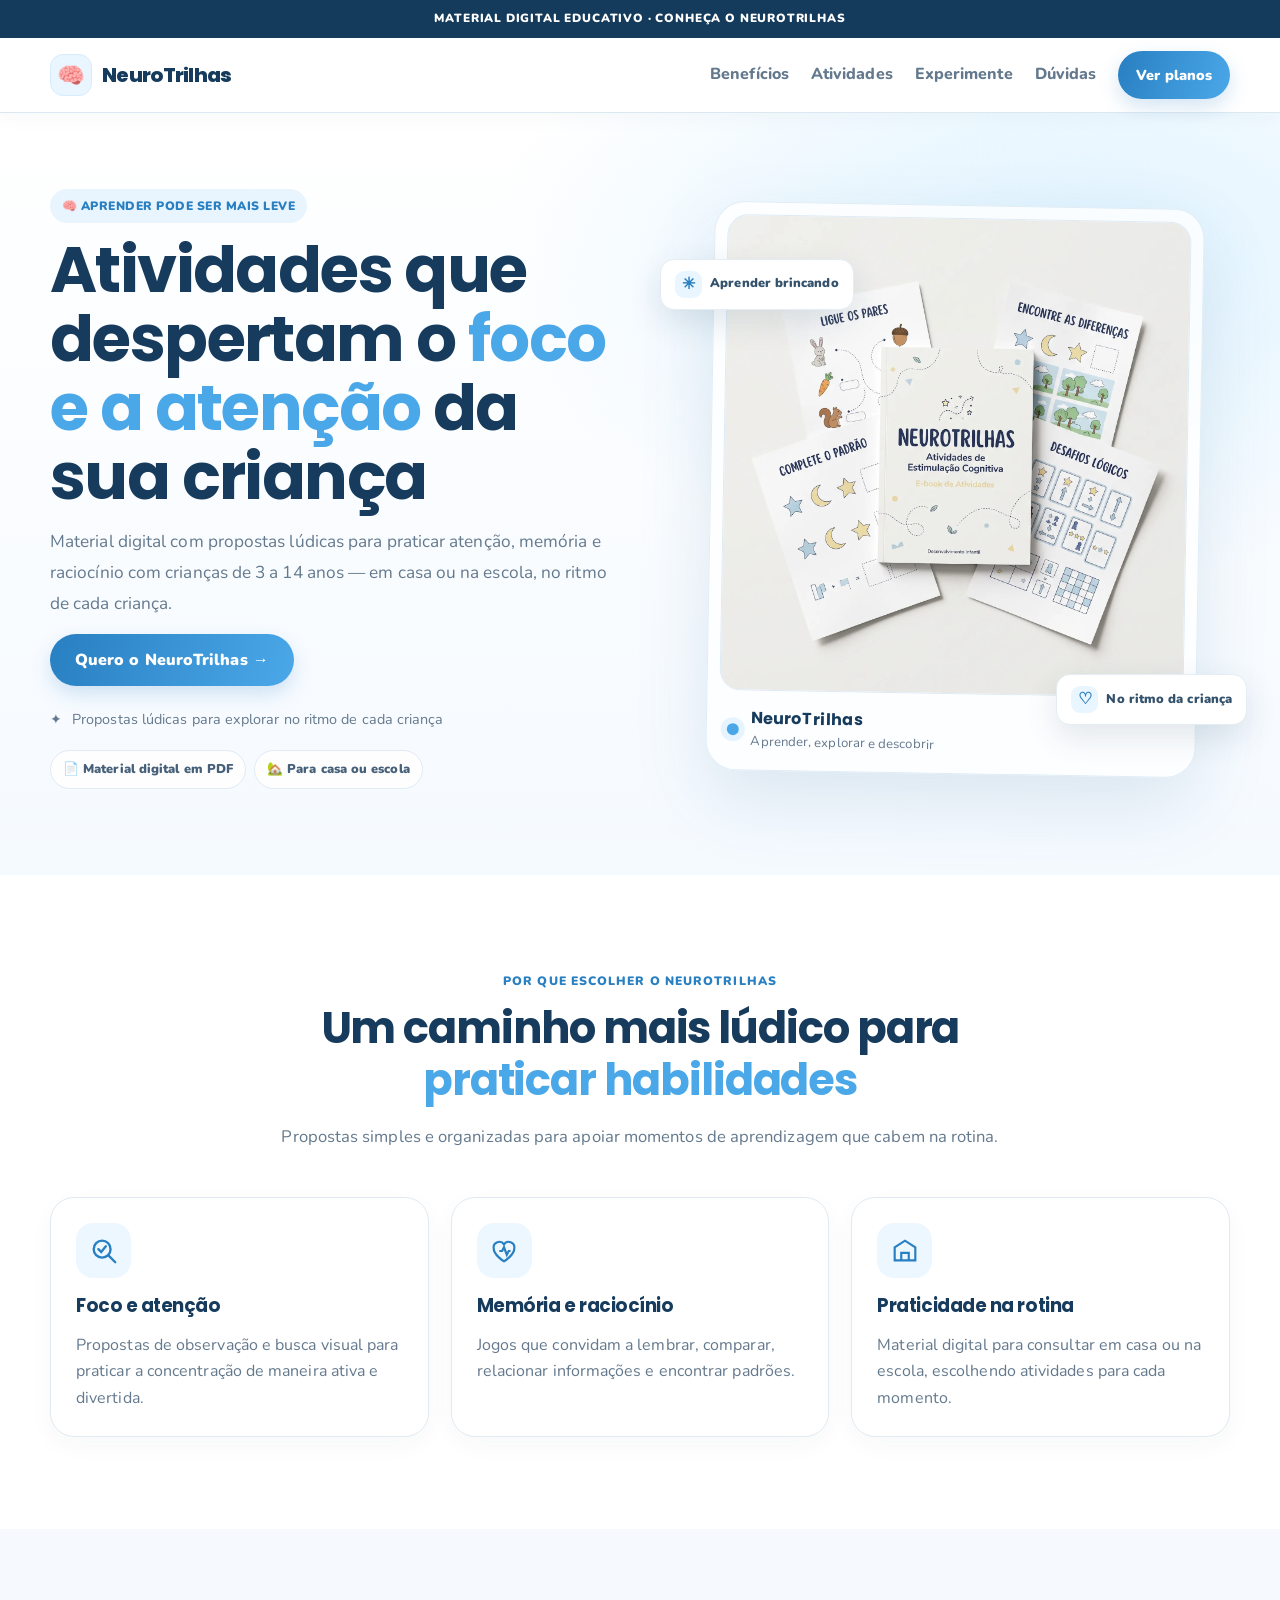
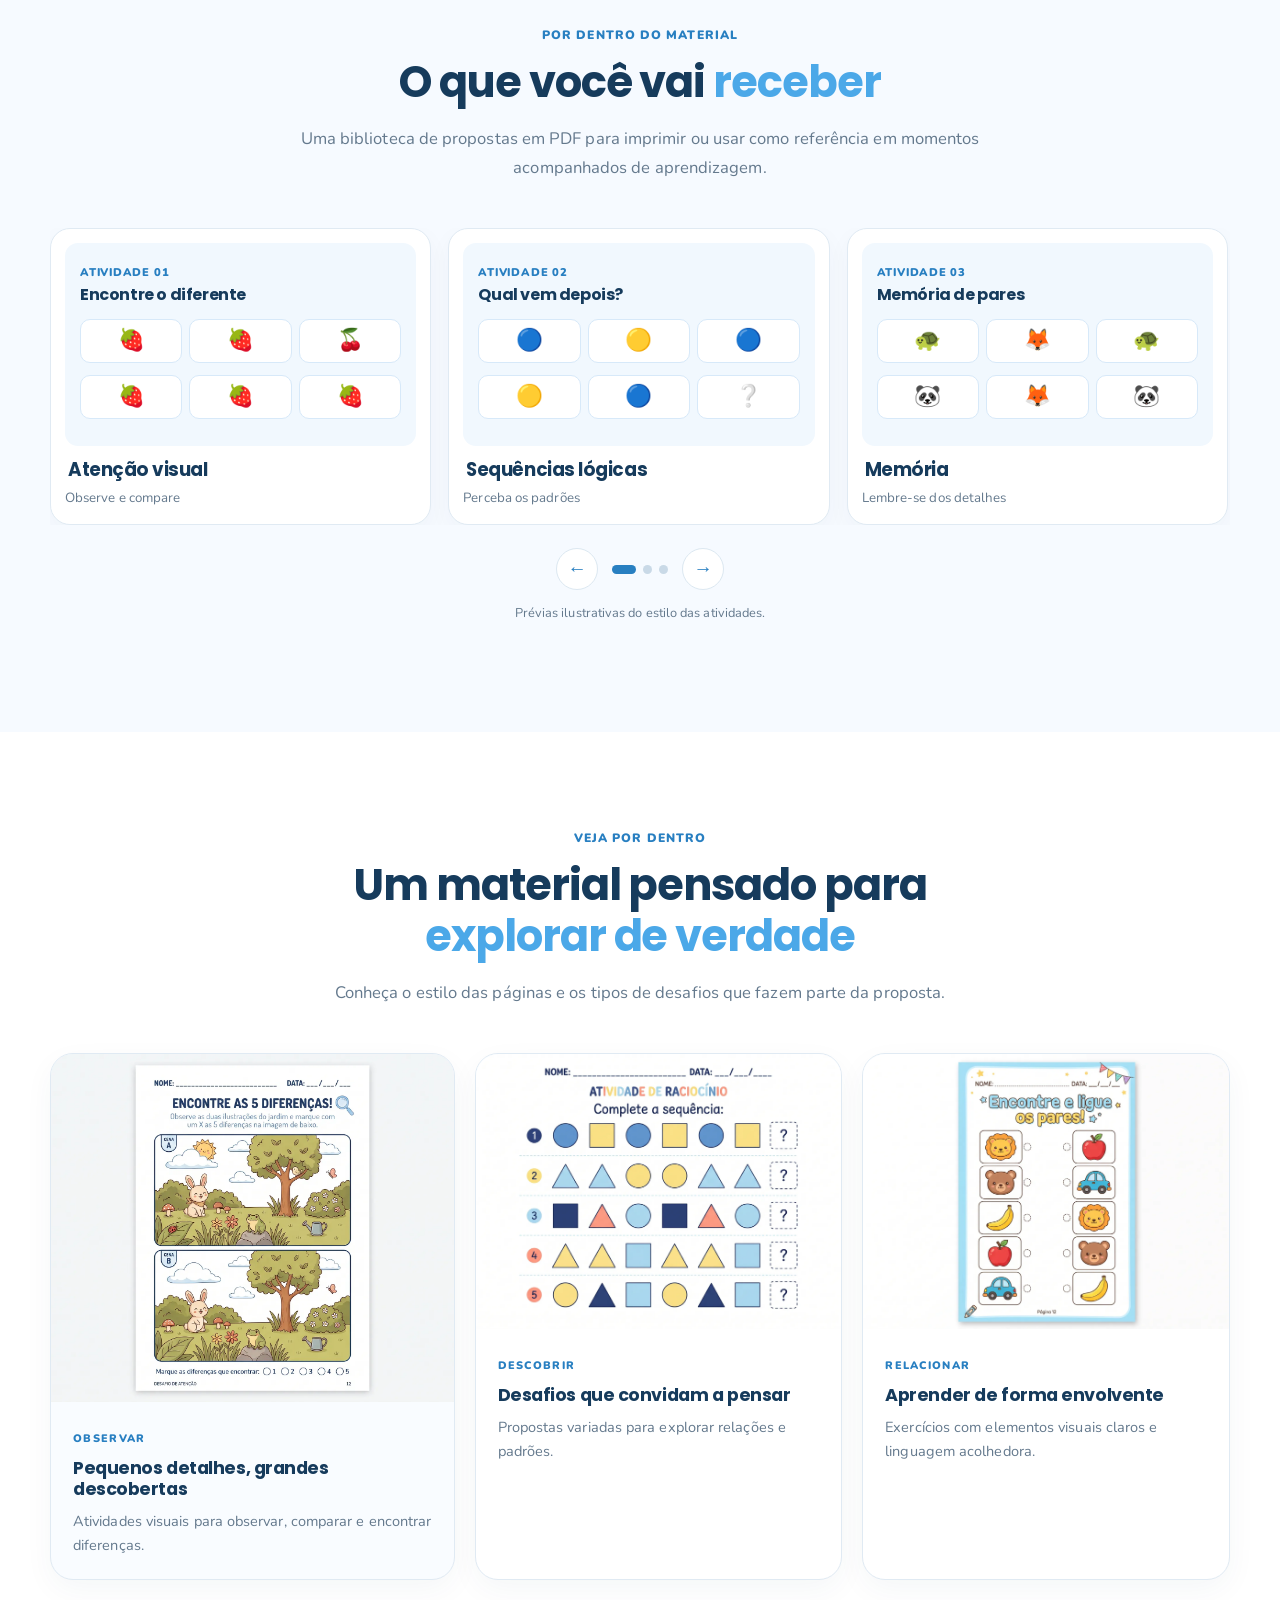
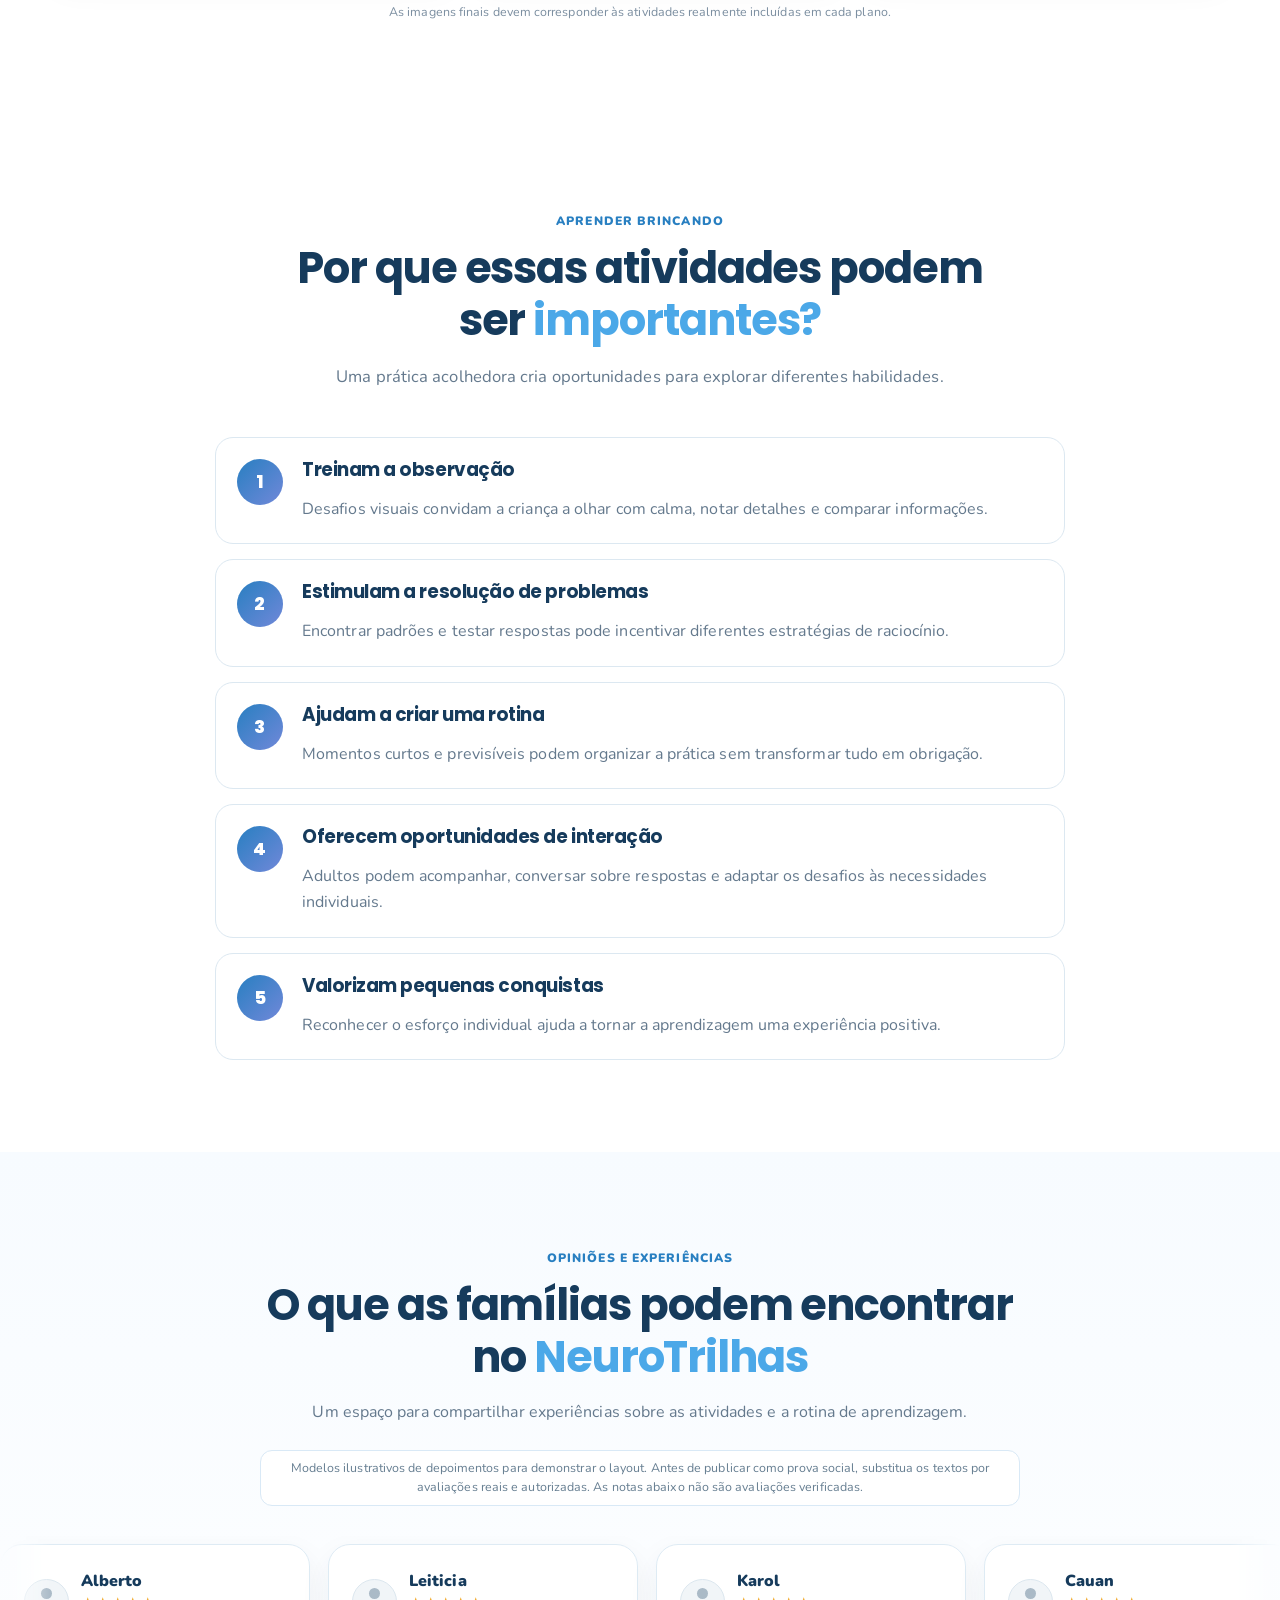
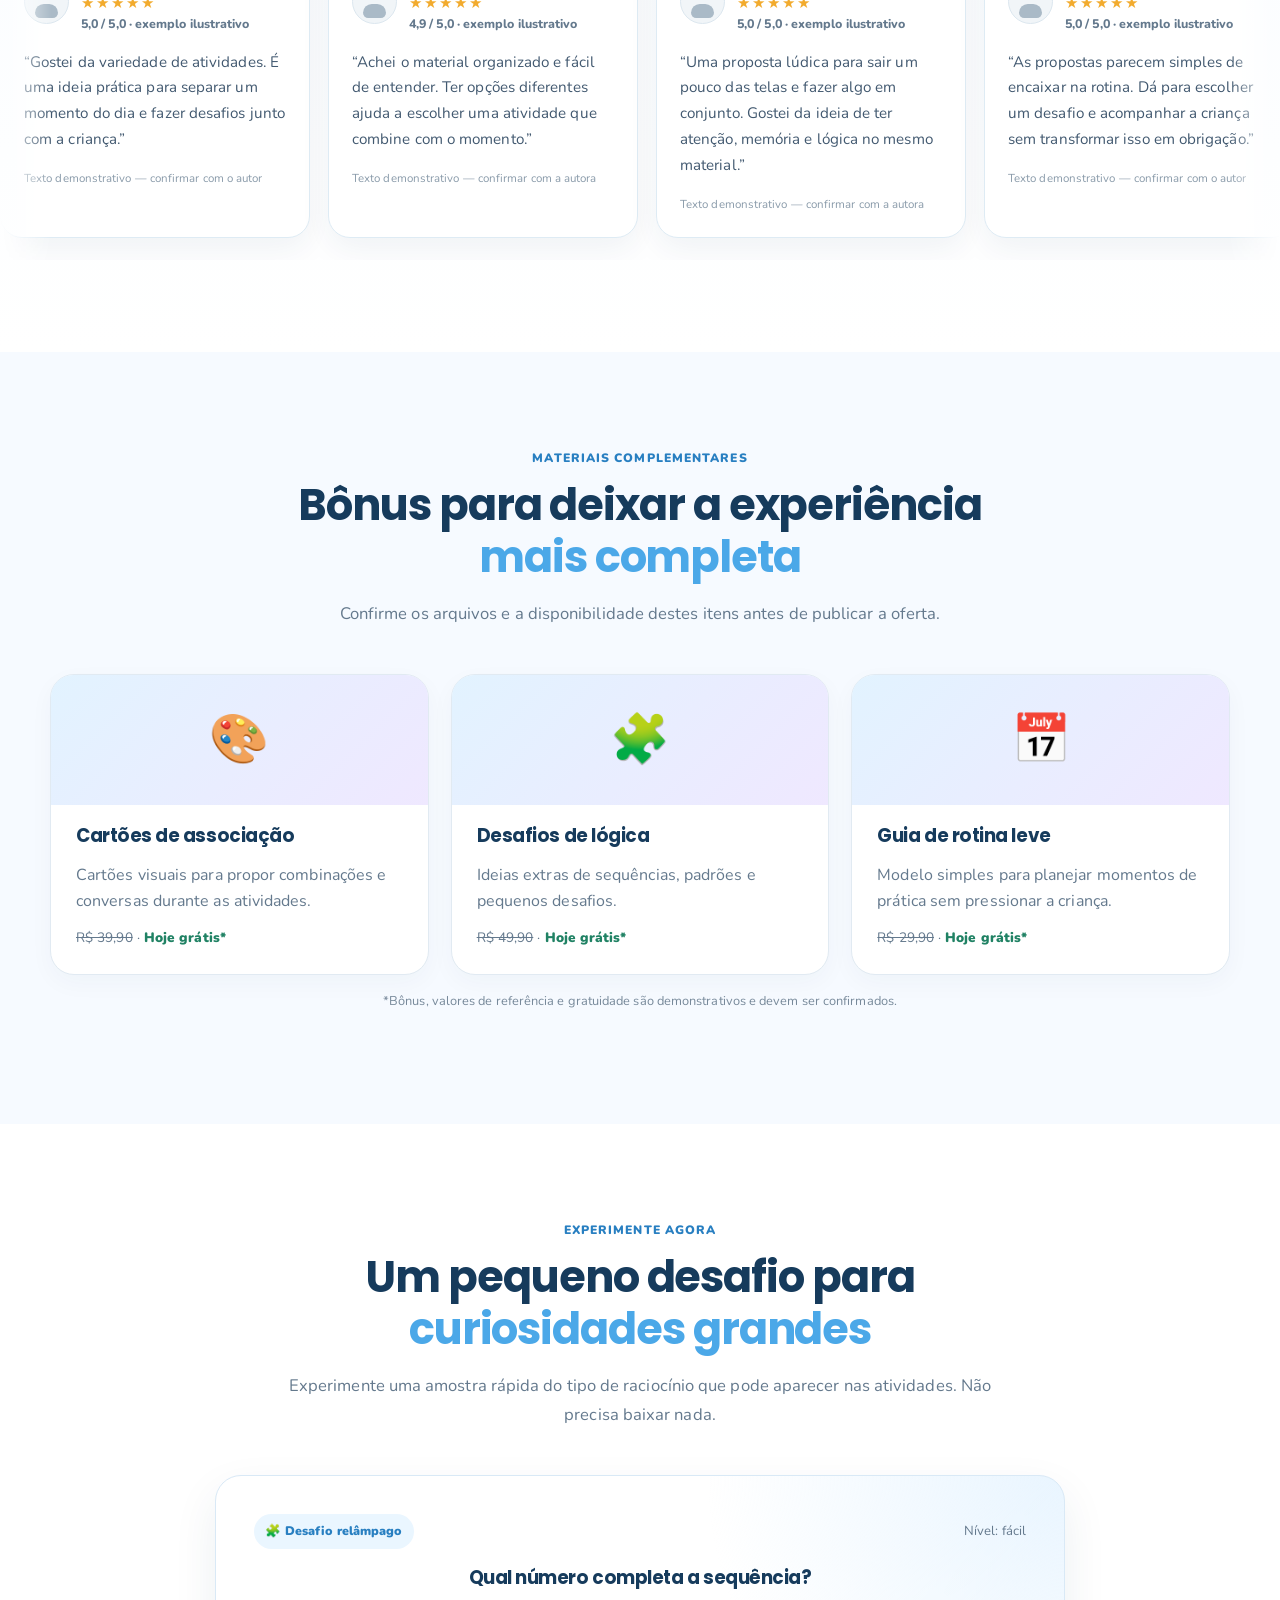
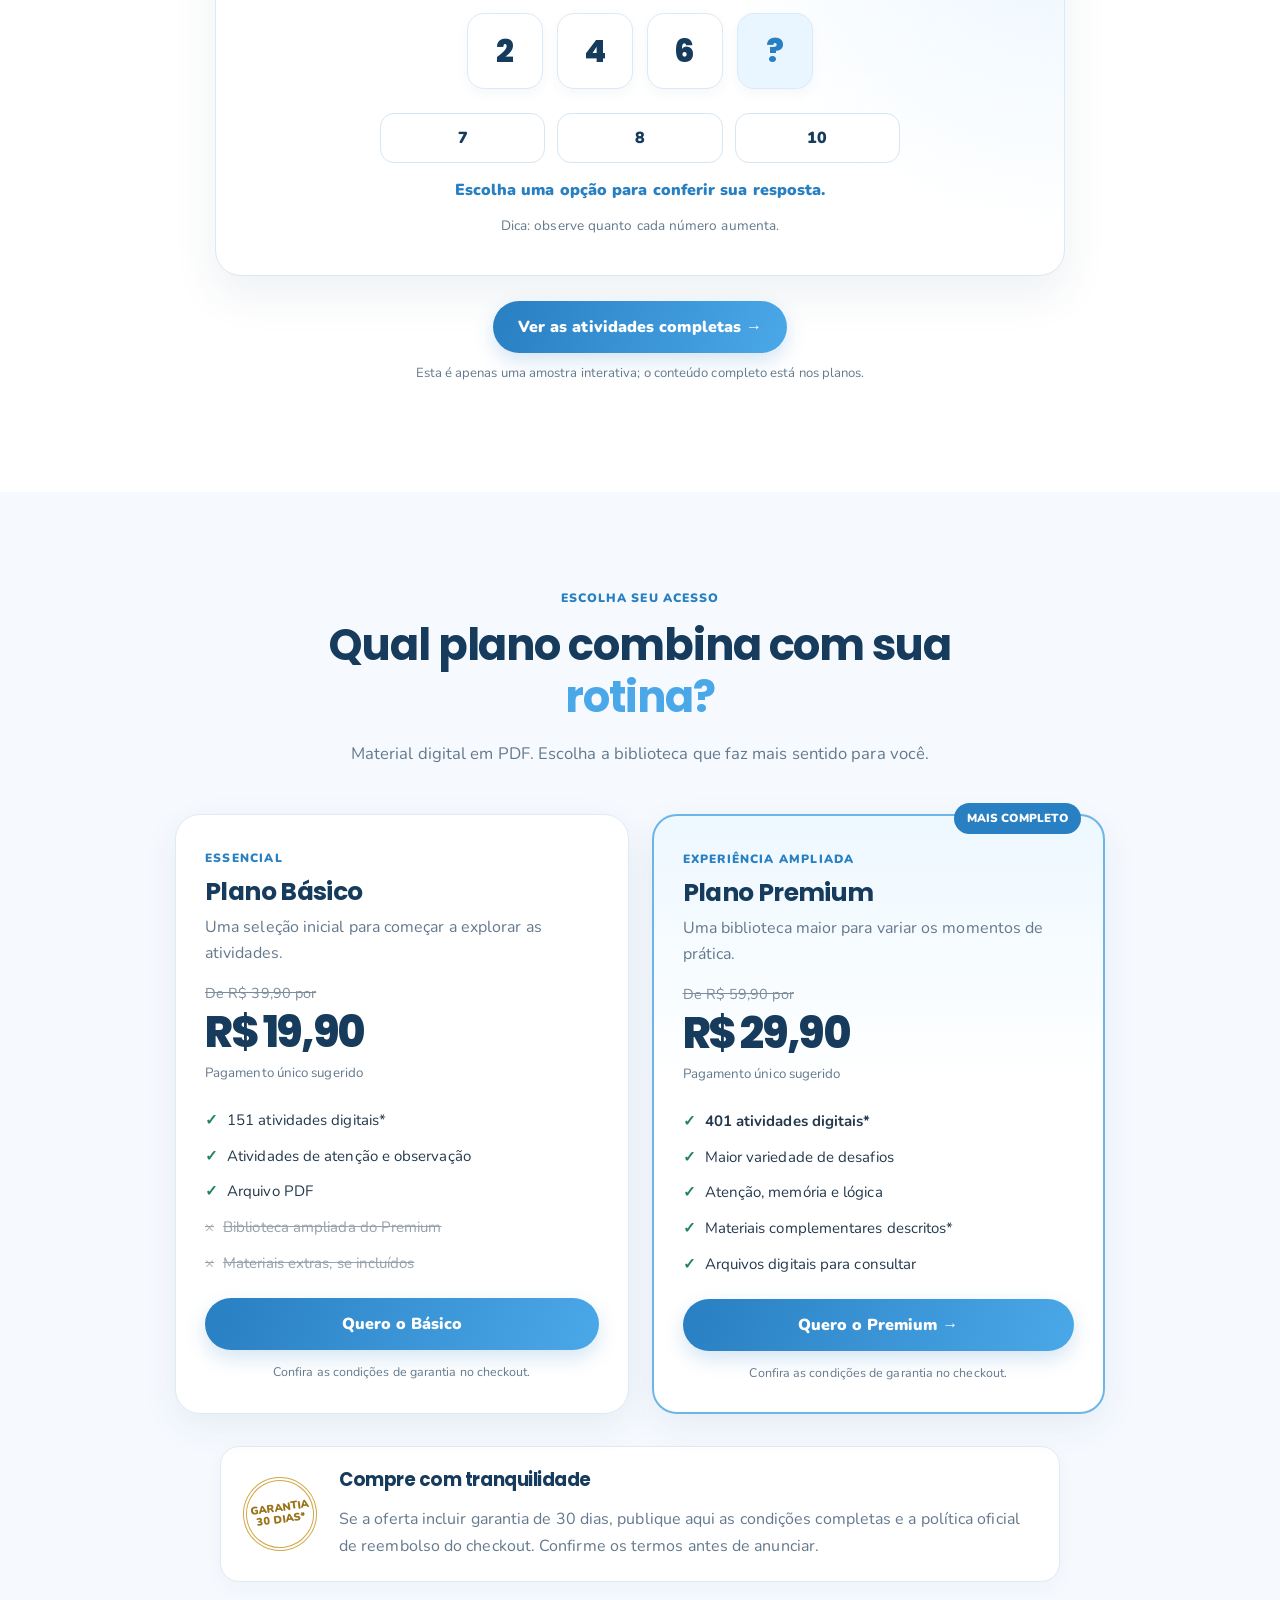
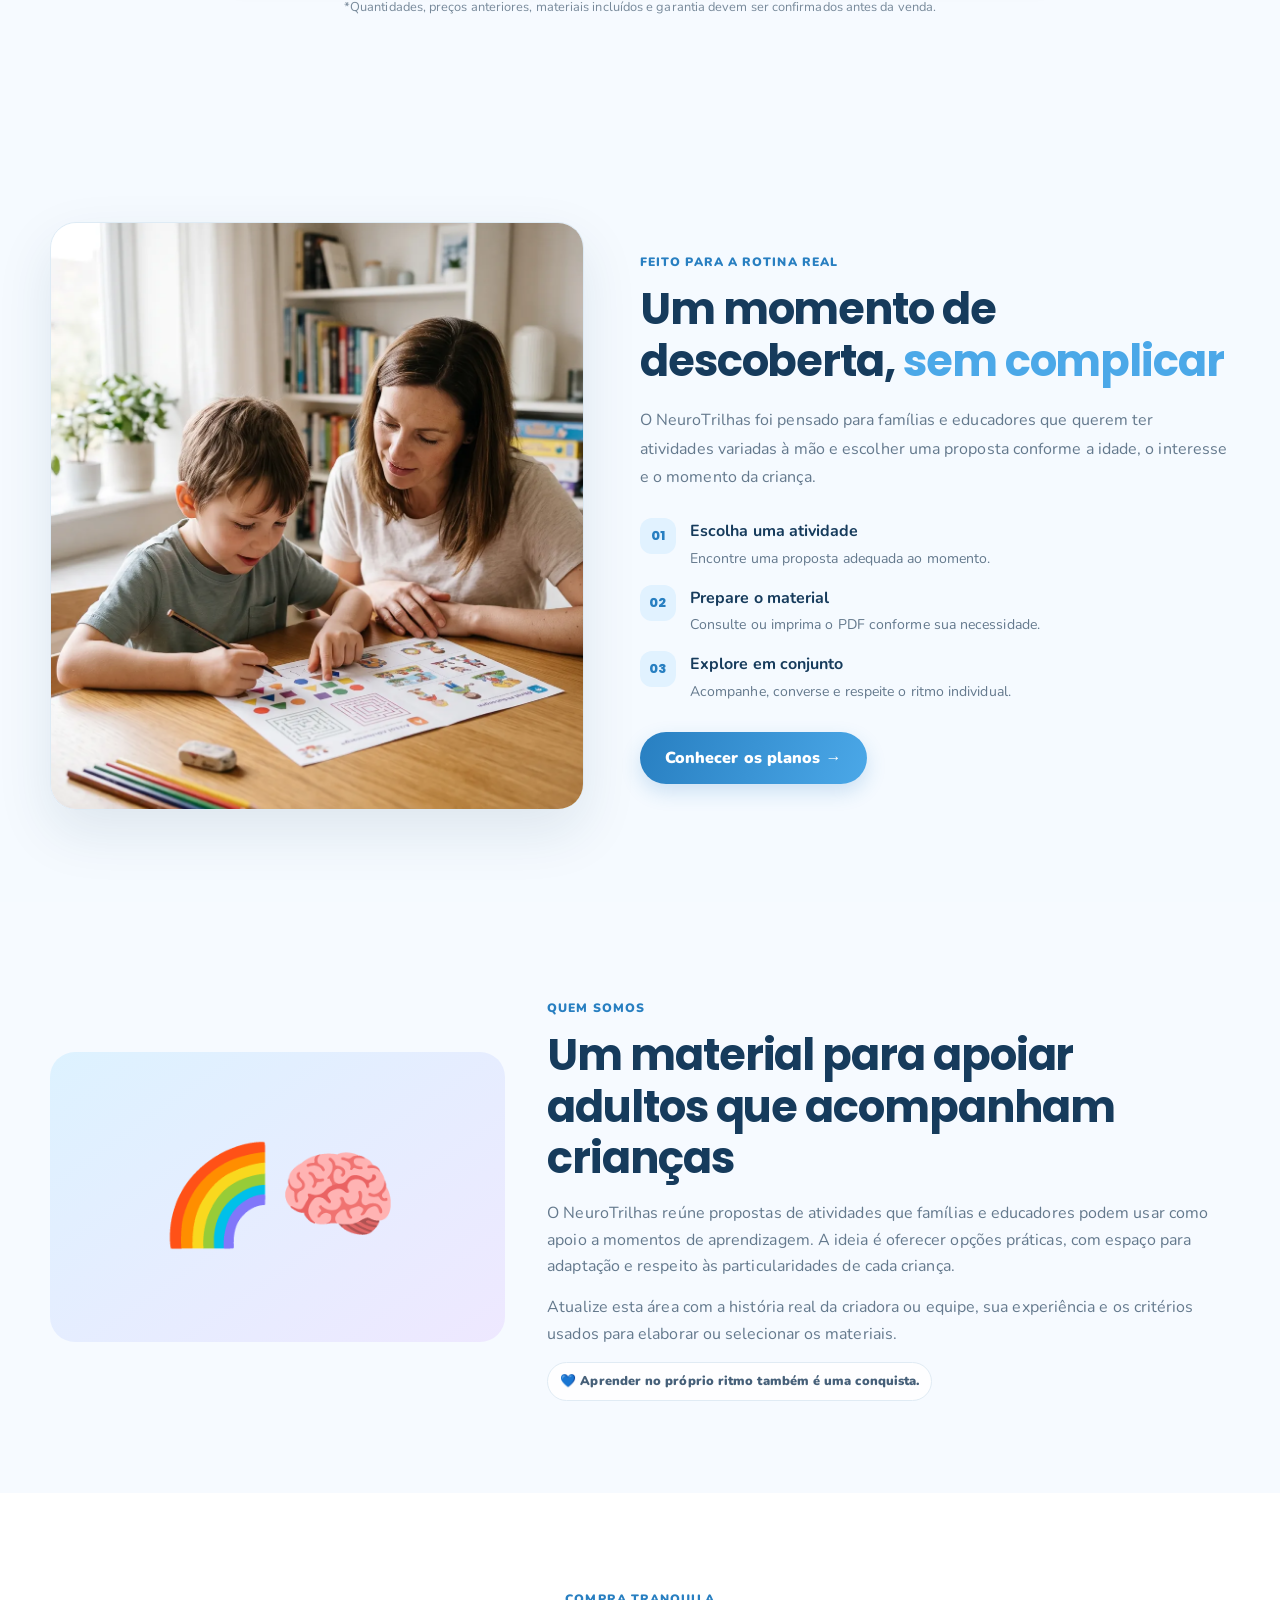
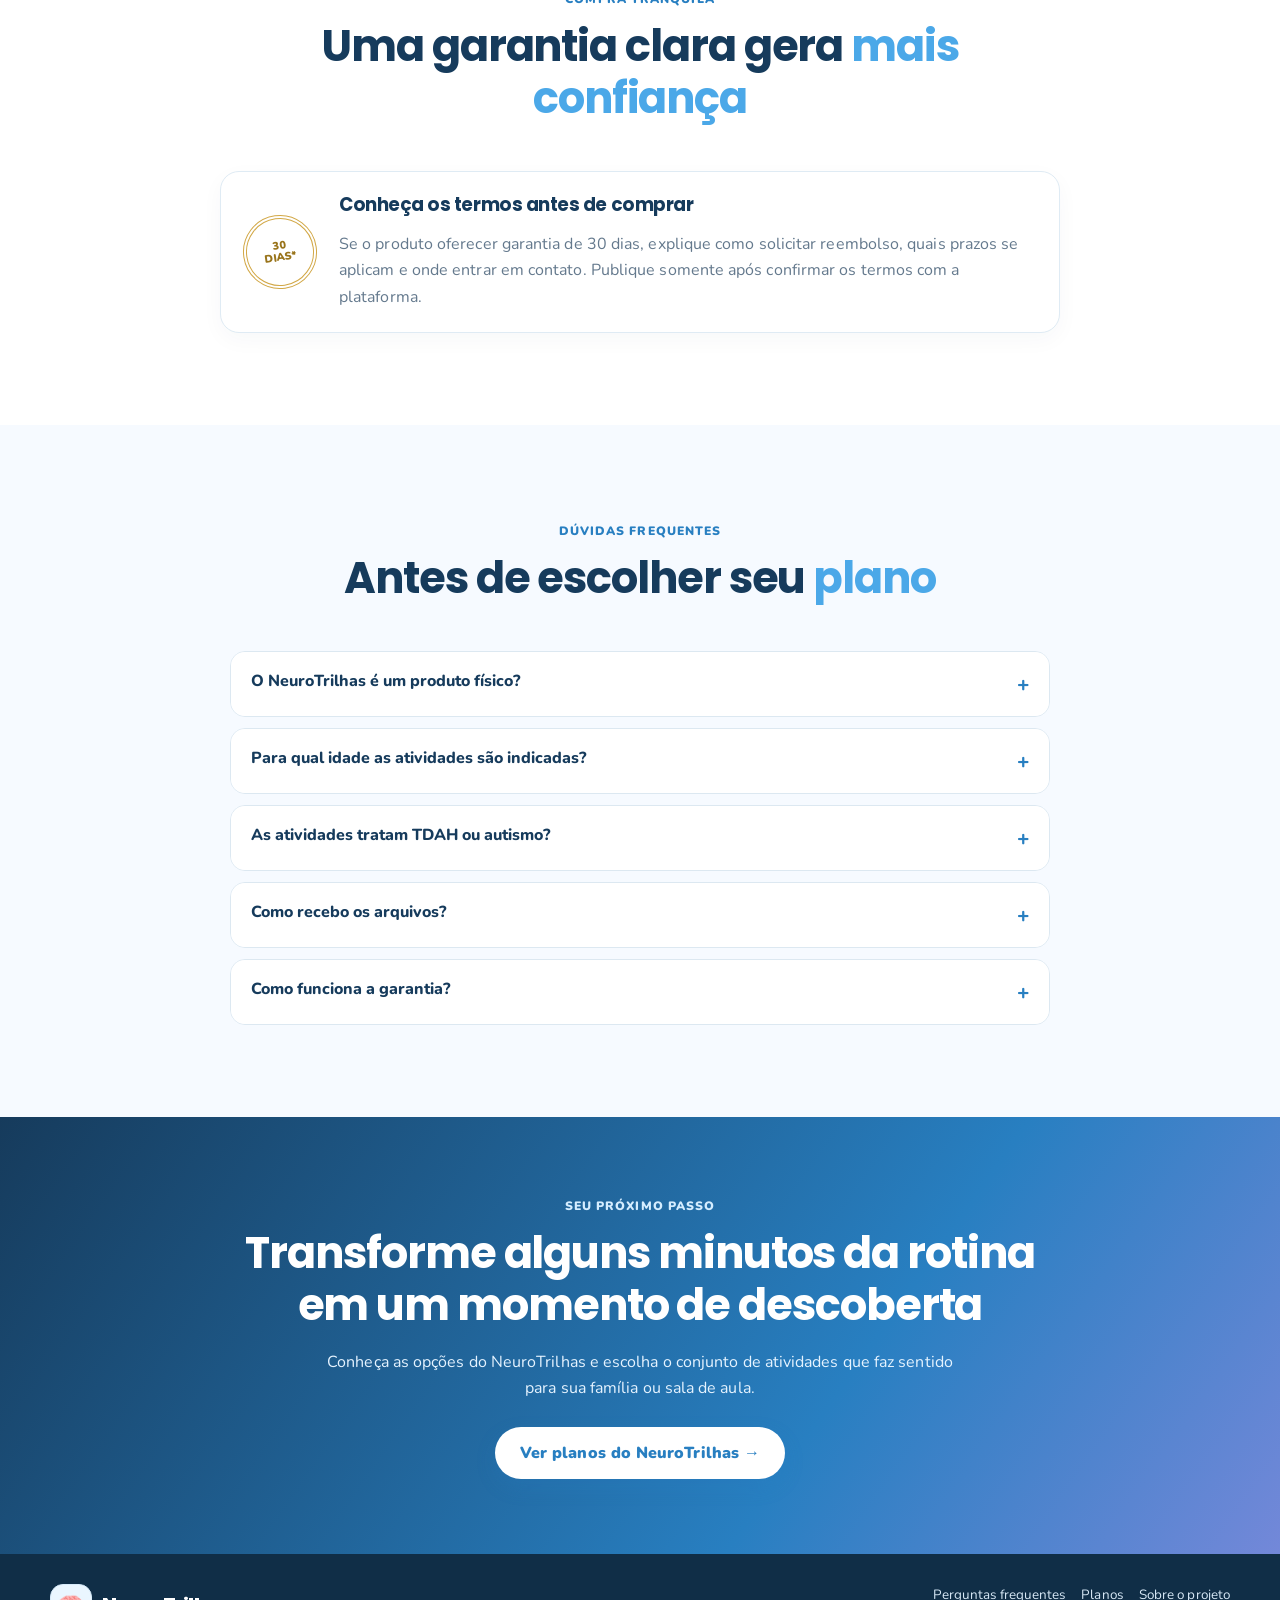
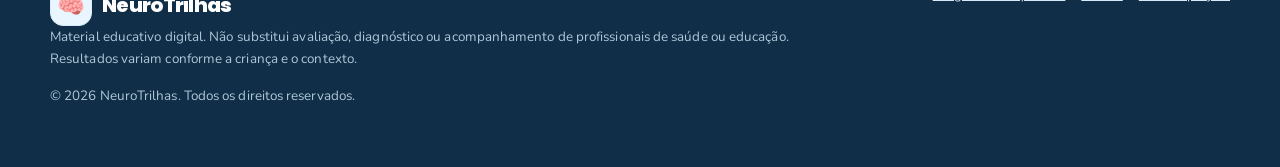
==== commit 2808574e: "Add infinite testimonial carousel to NeuroTrilhas landing page" ====
--- a/public/neurotrilhas.html
+++ b/public/neurotrilhas.html
@@ -34,6 +34,10 @@
 .challengeSequence{display:flex;justify-content:center;gap:clamp(7px,2vw,14px);margin:24px 0}.challengeTile{display:grid;place-items:center;width:clamp(48px,10vw,76px);aspect-ratio:1;border:1px solid #dbeaf6;border-radius:17px;background:white;font:800 clamp(1.25rem,3vw,2rem) Poppins,sans-serif;color:#163b5c;box-shadow:0 5px 12px #16466b0b}
 .challengeChoices{display:grid;grid-template-columns:repeat(3,1fr);gap:12px;max-width:520px;margin:0 auto}.challengeChoice{border:1px solid #d6e6f2;border-radius:14px;padding:13px;background:white;color:#163b5c;font:900 1rem Nunito,sans-serif;cursor:pointer;transition:transform .18s,border-color .18s,background .18s}.challengeChoice:hover{transform:translateY(-2px);border-color:#4ba8e8;background:#f4faff}.challengeChoice:disabled{cursor:default}.challengeChoice.correct{background:#e9f8f1;border-color:#208264;color:#176849}.challengeChoice.wrong{background:#fff2ed;border-color:#df8a72;color:#9c442d}.challengeFeedback{min-height:28px;margin:14px 0 0;text-align:center;font-weight:900;color:#287fc1}.challengeFoot{text-align:center;color:#64798d;font-size:.85rem;margin:10px 0 0}
 @media(max-width:600px){.challenge{border-radius:20px}.challengeChoices{gap:8px}.challengeChoice{padding:12px 8px}}@media(prefers-reduced-motion:reduce){.challengeChoice,.btn{transition:none}}
+
+/* Depoimentos: trilha horizontal infinita, sem fotos de perfil */
+.reviewsSection{overflow:hidden;background:linear-gradient(180deg,#f7fbff,#fff)}.reviewsHead{max-width:760px;margin:0 auto 30px;text-align:center}.reviewsNotice{display:inline-block;margin-top:10px;padding:8px 13px;border:1px solid #d9e9f6;border-radius:12px;background:#fff;color:#667e91;font-size:.78rem;line-height:1.5}.reviewsViewport{overflow:hidden;position:relative;padding:8px 0 22px;mask-image:linear-gradient(90deg,transparent,#000 4%,#000 96%,transparent)}.reviewsTrack{display:flex;width:max-content;gap:18px;animation:reviews-scroll 42s linear infinite}.reviewsViewport:hover .reviewsTrack,.reviewsViewport:focus-within .reviewsTrack{animation-play-state:paused}.reviewCard{width:310px;flex:0 0 310px;padding:23px;border:1px solid #deebf4;border-radius:22px;background:#fff;box-shadow:0 12px 32px rgba(22,59,92,.06)}.reviewTop{display:flex;align-items:center;gap:12px;margin-bottom:15px}.reviewBlankAvatar{width:45px;height:45px;flex:0 0 45px;position:relative;overflow:hidden;border-radius:50%;border:1px solid #dce7ef;background:#f1f5f8}.reviewBlankAvatar:before{content:"";position:absolute;width:11px;height:11px;left:16px;top:8px;border-radius:50%;background:#aabac7}.reviewBlankAvatar:after{content:"";position:absolute;width:23px;height:14px;left:10px;bottom:5px;border-radius:12px 12px 7px 7px;background:#aabac7}.reviewName{font-weight:900;color:#163b5c}.reviewStars{color:#f2ab2e;letter-spacing:2px;font-size:.95rem;line-height:1.3}.reviewScore{color:#64798d;font-size:.78rem;font-weight:800}.reviewCard blockquote{margin:0;color:#425970;font-size:.95rem;line-height:1.7}.reviewLabel{display:block;margin-top:16px;color:#8a9baa;font-size:.72rem}.reviewsSection .reviewsTrack:hover{animation-play-state:paused}@keyframes reviews-scroll{from{transform:translateX(0)}to{transform:translateX(-50%)}}@media(max-width:600px){.reviewsTrack{animation-duration:34s}.reviewCard{width:278px;flex-basis:278px;padding:20px}.reviewsNotice{font-size:.74rem}}@media(prefers-reduced-motion:reduce){.reviewsTrack{animation:none;transform:none}.reviewsViewport{overflow-x:auto;mask-image:none}}
+
 </style></head>
 <body>
 <div class="urgency">MATERIAL DIGITAL EDUCATIVO · CONHEÇA O NEUROTRILHAS</div>
@@ -52,6 +56,30 @@
 <article class="showcaseCard showcaseLarge"><div class="image-slot galleryImage"><img loading="lazy" decoding="async" src="images/atividade-atencao.webp" alt="Página de atividade de atenção visual" onerror="this.parentElement.classList.add('image-missing')"><span class="image-guide"><strong>IMAGEM 02 · ATENÇÃO VISUAL</strong><small>Página real de atividade, pronta para imprimir</small></span></div><div class="showcaseText"><span class="miniLabel">OBSERVAR</span><h3>Pequenos detalhes, grandes descobertas</h3><p>Atividades visuais para observar, comparar e encontrar diferenças.</p></div></article>
 <article class="showcaseCard"><div class="image-slot galleryImage"><img loading="lazy" decoding="async" src="images/atividade-logica.webp" alt="Página de atividade de lógica e sequências" onerror="this.parentElement.classList.add('image-missing')"><span class="image-guide"><strong>IMAGEM 03 · LÓGICA</strong><small>Sequências, padrões e associações</small></span></div><div class="showcaseText"><span class="miniLabel">DESCOBRIR</span><h3>Desafios que convidam a pensar</h3><p>Propostas variadas para explorar relações e padrões.</p></div></article>
 <article class="showcaseCard"><div class="image-slot galleryImage"><img loading="lazy" decoding="async" src="images/atividade-memoria.webp" alt="Página de atividade de memória e associação" onerror="this.parentElement.classList.add('image-missing')"><span class="image-guide"><strong>IMAGEM 04 · MEMÓRIA</strong><small>Cartões ilustrados e associação</small></span></div><div class="showcaseText"><span class="miniLabel">RELACIONAR</span><h3>Aprender de forma envolvente</h3><p>Exercícios com elementos visuais claros e linguagem acolhedora.</p></div></article></div><p class="imageDisclaimer">As imagens finais devem corresponder às atividades realmente incluídas em cada plano.</p></div></section><section class="section"><div class="container"><div class="head"><span class="eyebrow">Aprender brincando</span><h2>Por que essas atividades podem ser <span class="hi">importantes?</span></h2><p>Uma prática acolhedora cria oportunidades para explorar diferentes habilidades.</p></div><div class="numberlist"><article class="numberitem"><div class="num">1</div><div><h3>Treinam a observação</h3><p>Desafios visuais convidam a criança a olhar com calma, notar detalhes e comparar informações.</p></div></article><article class="numberitem"><div class="num">2</div><div><h3>Estimulam a resolução de problemas</h3><p>Encontrar padrões e testar respostas pode incentivar diferentes estratégias de raciocínio.</p></div></article><article class="numberitem"><div class="num">3</div><div><h3>Ajudam a criar uma rotina</h3><p>Momentos curtos e previsíveis podem organizar a prática sem transformar tudo em obrigação.</p></div></article><article class="numberitem"><div class="num">4</div><div><h3>Oferecem oportunidades de interação</h3><p>Adultos podem acompanhar, conversar sobre respostas e adaptar os desafios às necessidades individuais.</p></div></article><article class="numberitem"><div class="num">5</div><div><h3>Valorizam pequenas conquistas</h3><p>Reconhecer o esforço individual ajuda a tornar a aprendizagem uma experiência positiva.</p></div></article></div></div></section>
+
+<section class="section reviewsSection" id="avaliacoes" aria-labelledby="reviewsTitle">
+ <div class="container">
+  <div class="reviewsHead"><span class="eyebrow">Opiniões e experiências</span><h2 id="reviewsTitle">O que as famílias podem encontrar no <span class="hi">NeuroTrilhas</span></h2><p class="muted">Um espaço para compartilhar experiências sobre as atividades e a rotina de aprendizagem.</p><div class="reviewsNotice">Modelos ilustrativos de depoimentos para demonstrar o layout. Antes de publicar como prova social, substitua os textos por avaliações reais e autorizadas. As notas abaixo não são avaliações verificadas.</div></div>
+ </div>
+ <div class="reviewsViewport" aria-label="Carrossel contínuo de exemplos ilustrativos de depoimentos">
+  <div class="reviewsTrack">
+   <article class="reviewCard"><div class="reviewTop"><span class="reviewBlankAvatar" aria-hidden="true"></span><div><div class="reviewName">Alberto</div><div class="reviewStars" aria-label="5 de 5 estrelas">★★★★★</div><div class="reviewScore">5,0 / 5,0 · exemplo ilustrativo</div></div></div><blockquote>“Gostei da variedade de atividades. É uma ideia prática para separar um momento do dia e fazer desafios junto com a criança.”</blockquote><span class="reviewLabel">Texto demonstrativo — confirmar com o autor</span></article>
+   <article class="reviewCard"><div class="reviewTop"><span class="reviewBlankAvatar" aria-hidden="true"></span><div><div class="reviewName">Leiticia</div><div class="reviewStars" aria-label="4,9 de 5 estrelas">★★★★★</div><div class="reviewScore">4,9 / 5,0 · exemplo ilustrativo</div></div></div><blockquote>“Achei o material organizado e fácil de entender. Ter opções diferentes ajuda a escolher uma atividade que combine com o momento.”</blockquote><span class="reviewLabel">Texto demonstrativo — confirmar com a autora</span></article>
+   <article class="reviewCard"><div class="reviewTop"><span class="reviewBlankAvatar" aria-hidden="true"></span><div><div class="reviewName">Karol</div><div class="reviewStars" aria-label="5 de 5 estrelas">★★★★★</div><div class="reviewScore">5,0 / 5,0 · exemplo ilustrativo</div></div></div><blockquote>“Uma proposta lúdica para sair um pouco das telas e fazer algo em conjunto. Gostei da ideia de ter atenção, memória e lógica no mesmo material.”</blockquote><span class="reviewLabel">Texto demonstrativo — confirmar com a autora</span></article>
+   <article class="reviewCard"><div class="reviewTop"><span class="reviewBlankAvatar" aria-hidden="true"></span><div><div class="reviewName">Cauan</div><div class="reviewStars" aria-label="5 de 5 estrelas">★★★★★</div><div class="reviewScore">5,0 / 5,0 · exemplo ilustrativo</div></div></div><blockquote>“As propostas parecem simples de encaixar na rotina. Dá para escolher um desafio e acompanhar a criança sem transformar isso em obrigação.”</blockquote><span class="reviewLabel">Texto demonstrativo — confirmar com o autor</span></article>
+   <article class="reviewCard"><div class="reviewTop"><span class="reviewBlankAvatar" aria-hidden="true"></span><div><div class="reviewName">Ana</div><div class="reviewStars" aria-label="5 de 5 estrelas">★★★★★</div><div class="reviewScore">5,0 / 5,0 · exemplo ilustrativo</div></div></div><blockquote>“Gostei da proposta de aprender brincando. Ter atividades variadas dá mais ideias para compartilhar um tempo de qualidade.”</blockquote><span class="reviewLabel">Texto demonstrativo — substituir por relato real</span></article>
+   <article class="reviewCard"><div class="reviewTop"><span class="reviewBlankAvatar" aria-hidden="true"></span><div><div class="reviewName">Mariana</div><div class="reviewStars" aria-label="4,9 de 5 estrelas">★★★★★</div><div class="reviewScore">4,9 / 5,0 · exemplo ilustrativo</div></div></div><blockquote>“O material pode ajudar a variar as atividades ao longo da semana e criar pequenos momentos de observação e raciocínio.”</blockquote><span class="reviewLabel">Texto demonstrativo — substituir por relato real</span></article>
+   <!-- Duplicação para manter o movimento contínuo; ocultada de leitores de tela para evitar repetição -->
+   <article class="reviewCard" aria-hidden="true"><div class="reviewTop"><span class="reviewBlankAvatar"></span><div><div class="reviewName">Alberto</div><div class="reviewStars">★★★★★</div><div class="reviewScore">5,0 / 5,0 · exemplo ilustrativo</div></div></div><blockquote>“Gostei da variedade de atividades. É uma ideia prática para separar um momento do dia e fazer desafios junto com a criança.”</blockquote><span class="reviewLabel">Texto demonstrativo — confirmar com o autor</span></article>
+   <article class="reviewCard" aria-hidden="true"><div class="reviewTop"><span class="reviewBlankAvatar"></span><div><div class="reviewName">Leiticia</div><div class="reviewStars">★★★★★</div><div class="reviewScore">4,9 / 5,0 · exemplo ilustrativo</div></div></div><blockquote>“Achei o material organizado e fácil de entender. Ter opções diferentes ajuda a escolher uma atividade que combine com o momento.”</blockquote><span class="reviewLabel">Texto demonstrativo — confirmar com a autora</span></article>
+   <article class="reviewCard" aria-hidden="true"><div class="reviewTop"><span class="reviewBlankAvatar"></span><div><div class="reviewName">Karol</div><div class="reviewStars">★★★★★</div><div class="reviewScore">5,0 / 5,0 · exemplo ilustrativo</div></div></div><blockquote>“Uma proposta lúdica para sair um pouco das telas e fazer algo em conjunto. Gostei da ideia de ter atenção, memória e lógica no mesmo material.”</blockquote><span class="reviewLabel">Texto demonstrativo — confirmar com a autora</span></article>
+   <article class="reviewCard" aria-hidden="true"><div class="reviewTop"><span class="reviewBlankAvatar"></span><div><div class="reviewName">Cauan</div><div class="reviewStars">★★★★★</div><div class="reviewScore">5,0 / 5,0 · exemplo ilustrativo</div></div></div><blockquote>“As propostas parecem simples de encaixar na rotina. Dá para escolher um desafio e acompanhar a criança sem transformar isso em obrigação.”</blockquote><span class="reviewLabel">Texto demonstrativo — confirmar com o autor</span></article>
+   <article class="reviewCard" aria-hidden="true"><div class="reviewTop"><span class="reviewBlankAvatar"></span><div><div class="reviewName">Ana</div><div class="reviewStars">★★★★★</div><div class="reviewScore">5,0 / 5,0 · exemplo ilustrativo</div></div></div><blockquote>“Gostei da proposta de aprender brincando. Ter atividades variadas dá mais ideias para compartilhar um tempo de qualidade.”</blockquote><span class="reviewLabel">Texto demonstrativo — substituir por relato real</span></article>
+   <article class="reviewCard" aria-hidden="true"><div class="reviewTop"><span class="reviewBlankAvatar"></span><div><div class="reviewName">Mariana</div><div class="reviewStars">★★★★★</div><div class="reviewScore">4,9 / 5,0 · exemplo ilustrativo</div></div></div><blockquote>“O material pode ajudar a variar as atividades ao longo da semana e criar pequenos momentos de observação e raciocínio.”</blockquote><span class="reviewLabel">Texto demonstrativo — substituir por relato real</span></article>
+  </div>
+ </div>
+</section>
+
 <section class="section soft" id="bonus"><div class="container"><div class="head"><span class="eyebrow">Materiais complementares</span><h2>Bônus para deixar a experiência <span class="hi">mais completa</span></h2><p>Confirme os arquivos e a disponibilidade destes itens antes de publicar a oferta.</p></div><div class="grid3"><article class="card"><div class="bonusart">🎨</div><h3>Cartões de associação</h3><p>Cartões visuais para propor combinações e conversas durante as atividades.</p><div class="bonusprice"><s>R$ 39,90</s> · <span class="free">Hoje grátis*</span></div></article><article class="card"><div class="bonusart">🧩</div><h3>Desafios de lógica</h3><p>Ideias extras de sequências, padrões e pequenos desafios.</p><div class="bonusprice"><s>R$ 49,90</s> · <span class="free">Hoje grátis*</span></div></article><article class="card"><div class="bonusart">📅</div><h3>Guia de rotina leve</h3><p>Modelo simples para planejar momentos de prática sem pressionar a criança.</p><div class="bonusprice"><s>R$ 29,90</s> · <span class="free">Hoje grátis*</span></div></article></div><p class="demo" style="margin-top:16px">*Bônus, valores de referência e gratuidade são demonstrativos e devem ser confirmados.</p></div></section>
 
 <section class="section" id="desafio"><div class="container"><div class="head"><span class="eyebrow">Experimente agora</span><h2>Um pequeno desafio para <span class="hi">curiosidades grandes</span></h2><p>Experimente uma amostra rápida do tipo de raciocínio que pode aparecer nas atividades. Não precisa baixar nada.</p></div><div class="challenge"><div class="challengeTop"><span class="challengeLabel">🧩 Desafio relâmpago</span><span class="muted" style="font-size:.82rem">Nível: fácil</span></div><h3 style="text-align:center;margin-top:18px">Qual número completa a sequência?</h3><div class="challengeSequence" aria-label="Sequência numérica: 2, 4, 6, interrogação"><span class="challengeTile">2</span><span class="challengeTile">4</span><span class="challengeTile">6</span><span class="challengeTile" style="background:#eaf6ff;color:#287fc1">?</span></div><div class="challengeChoices" role="group" aria-label="Escolha a resposta"><button class="challengeChoice" data-answer="7">7</button><button class="challengeChoice" data-answer="8">8</button><button class="challengeChoice" data-answer="10">10</button></div><p class="challengeFeedback" id="challengeFeedback" role="status" aria-live="polite">Escolha uma opção para conferir sua resposta.</p><p class="challengeFoot" id="challengeExplain">Dica: observe quanto cada número aumenta.</p></div><div style="text-align:center;margin-top:25px"><a class="btn" href="#planos">Ver as atividades completas →</a><p class="muted" style="font-size:.82rem;margin-top:10px">Esta é apenas uma amostra interativa; o conteúdo completo está nos planos.</p></div></div></section><section class="section soft" id="planos"><div class="container"><div class="head"><span class="eyebrow">Escolha seu acesso</span><h2>Qual plano combina com sua <span class="hi">rotina?</span></h2><p>Material digital em PDF. Escolha a biblioteca que faz mais sentido para você.</p></div><div class="pricing"><article class="pricecard" id="basic-card"><span class="plan">Essencial</span><h3>Plano Básico</h3><p class="muted">Uma seleção inicial para começar a explorar as atividades.</p><div class="priceold">De R$ 39,90 por</div><div class="price">R$ 19,90</div><small class="muted">Pagamento único sugerido</small><ul class="benefits"><li><span class="check">✓</span>151 atividades digitais*</li><li><span class="check">✓</span>Atividades de atenção e observação</li><li><span class="check">✓</span>Arquivo PDF</li><li class="strike"><span class="cross">×</span> Biblioteca ampliada do Premium</li><li class="strike"><span class="cross">×</span> Materiais extras, se incluídos</li></ul><button class="btn full" id="basic-cta">Quero o Básico</button><p class="muted" style="font-size:.78rem;text-align:center;margin:12px 0 0">Confira as condições de garantia no checkout.</p></article><article class="pricecard premium" id="premium-card"><span class="badge">MAIS COMPLETO</span><span class="plan">Experiência ampliada</span><h3>Plano Premium</h3><p class="muted">Uma biblioteca maior para variar os momentos de prática.</p><div class="priceold">De R$ 59,90 por</div><div class="price">R$ 29,90</div><small class="muted">Pagamento único sugerido</small><ul class="benefits"><li><span class="check">✓</span><strong>401 atividades digitais*</strong></li><li><span class="check">✓</span>Maior variedade de desafios</li><li><span class="check">✓</span>Atenção, memória e lógica</li><li><span class="check">✓</span>Materiais complementares descritos*</li><li><span class="check">✓</span>Arquivos digitais para consultar</li></ul><button class="btn full" id="premium-cta">Quero o Premium →</button><p class="muted" style="font-size:.78rem;text-align:center;margin:12px 0 0">Confira as condições de garantia no checkout.</p></article></div><div class="guarantee"><div class="seal">GARANTIA<br>30 DIAS*</div><div><h3>Compre com tranquilidade</h3><p>Se a oferta incluir garantia de 30 dias, publique aqui as condições completas e a política oficial de reembolso do checkout. Confirme os termos antes de anunciar.</p></div></div><p class="demo" style="margin-top:15px">*Quantidades, preços anteriores, materiais incluídos e garantia devem ser confirmados antes da venda.</p></div></section>
